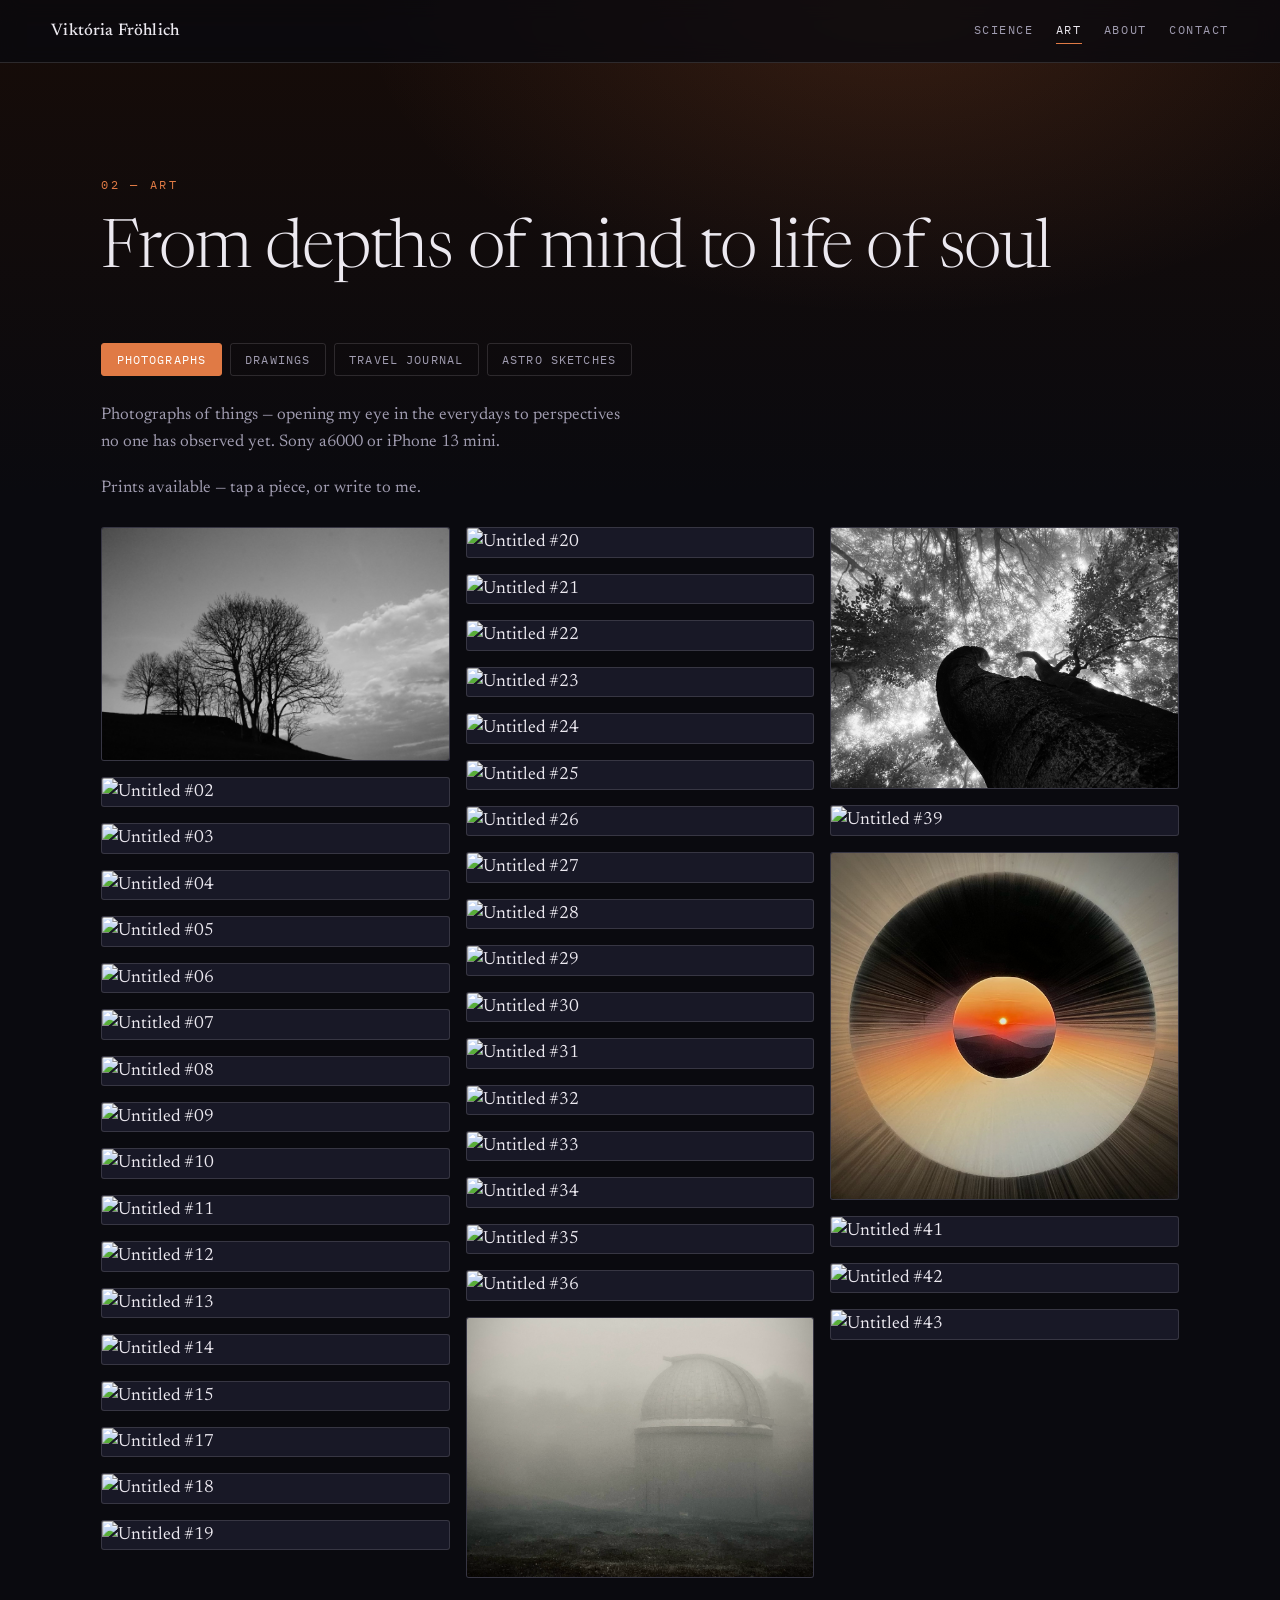
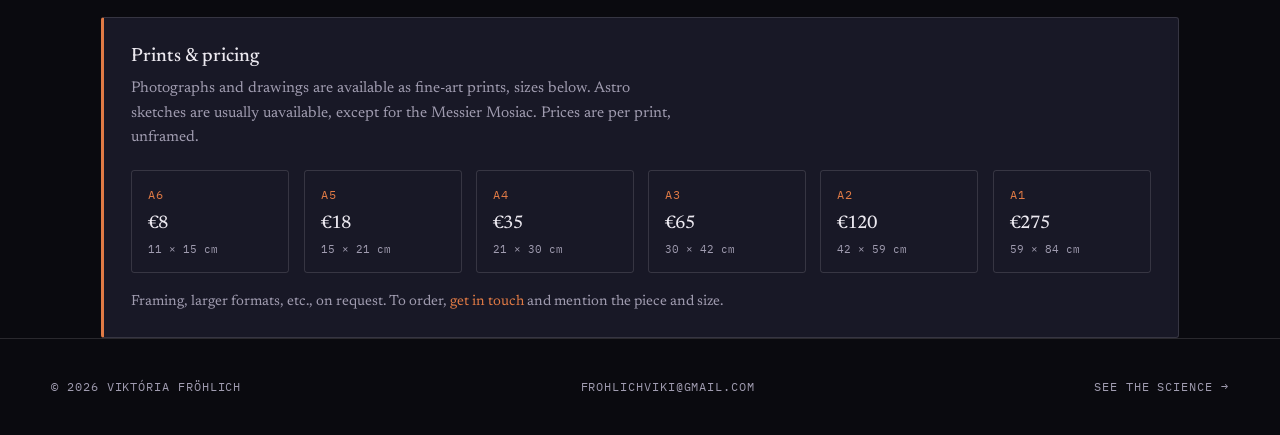
==== art.html @ 7111251d "FV website v1.0" ====
<!DOCTYPE html>
<html lang="en" data-theme="dark">
<head>
<meta charset="UTF-8">
<meta name="viewport" content="width=device-width, initial-scale=1">
<title>Art — Viktória Fröhlich</title>
<link rel="icon" type="image/svg+xml" href="favicon.svg">
<link rel="icon" type="image/png" sizes="32x32" href="images/favicon-32.png">
<link rel="apple-touch-icon" href="images/apple-touch-icon.png">
<!-- Open Graph / social share. Replace SITE_URL with your real domain (e.g. https://frohlichviktoria.com) for previews to show the image. -->
<meta property="og:type" content="website">
<meta property="og:title" content="Art — Viktória Fröhlich">
<meta property="og:description" content="Photographs, drawings, and eyepiece sketches by Viktória Fröhlich. Prints available.">
<meta property="og:image" content="images/share.png">
<meta property="og:image:width" content="1200">
<meta property="og:image:height" content="630">
<meta name="twitter:card" content="summary_large_image">
<meta name="twitter:title" content="Art — Viktória Fröhlich">
<meta name="twitter:description" content="Photographs, drawings, and eyepiece sketches by Viktória Fröhlich. Prints available.">
<meta name="twitter:image" content="images/share.png">
<link rel="stylesheet" href="style.css">
</head>
<body class="art">
<div class="field"></div><div class="grain"></div>
<nav>
  <a class="brand" href="index.html">Viktória Fröhlich</a>
  <div class="links">
    <a href="science.html">Science</a>
    <a href="art.html" class="active">Art</a>
    <a href="about.html">About</a>
    <a href="contact.html">Contact</a>
  </div>
</nav>

<header class="hero wrap">
  <div class="eyebrow fade">02 — Art</div>
  <h1 class="fade d1">From depths of mind to life of soul</h1>
</header>

<section class="wrap">
  <div class="subnav fade" style="margin-top:clamp(2rem,5vw,3.5rem)">
    <button class="on" data-f="photo">Photographs</button>
    <button data-f="drawing">Drawings</button>
    <button data-f="travel">Travel journal</button>
    <button data-f="astro">Astro sketches</button>
  </div>

  <p class="filter-note" data-note="drawing">
    Pencil, ink, markers — things I make when I let my hand move before my mind intervenes.
    Exploring my own mind through art as a form of therapy.
  </p>
  <p class="filter-note" data-note="drawing">
    Prints available — tap a piece, or write to me.
  </p> 
  <p class="filter-note" data-note="travel">
    A visual diary from the road — places, vibes, and moments caught between destinations.
    Intentional bursts of awe and happy accidents along the way.
  </p>
  <p class="filter-note" data-note="travel">
    Prints available — tap a piece, or write to me.
  </p> 
  <p class="filter-note" data-note="astro">
    A selection of observational sketches — the full, ever-growing archive lives at the
    <a href="https://eszleles.hu/" target="_blank" rel="noopener">Vega Astronomical Association →</a>
  </p>
  <p class="filter-note" data-note="photo">
    Photographs of things — opening my eye in the everydays to perspectives no one has observed yet. Sony a6000 or iPhone 13 mini.
  </p> 
  <p class="filter-note" data-note="photo">
    Prints available — tap a piece, or write to me.
  </p> 

  <div class="gallery">
    
    <!--            -->
    <!--   PHOTO    -->
    <!--            -->

    <div class="shot" data-c="photo" data-title="Untitled #01" data-year="" data-desc="Add a few words about this piece here — where it was made, what you were after, the story behind it.">
      <img src="images/photo/_DSC1777.png" alt="Untitled #01" loading="lazy" style="--ar:3/2">
      <div class="meta"><span class="t">Untitled #01</span></div></div>

    <div class="shot" data-c="photo" data-title="Untitled #02" data-year="" data-desc="Add a few words about this piece here — where it was made, what you were after, the story behind it.">
      <img src="images/photo/_DSC1977.png" alt="Untitled #02" loading="lazy" style="--ar:2/3">
      <div class="meta"><span class="t">Untitled #02</span></div></div>

    <div class="shot" data-c="photo" data-title="Untitled #03" data-year="" data-desc="Add a few words about this piece here — where it was made, what you were after, the story behind it.">
      <img src="images/photo/IMG_0266.png" alt="Untitled #03" loading="lazy" style="--ar:4/5">
      <div class="meta"><span class="t">Untitled #03</span></div></div>

    <div class="shot" data-c="photo" data-title="Untitled #04" data-year="" data-desc="Add a few words about this piece here — where it was made, what you were after, the story behind it.">
      <img src="images/photo/IMG_0280.png" alt="Untitled #04" loading="lazy" style="--ar:1/1">
      <div class="meta"><span class="t">Untitled #04</span></div></div>

    <div class="shot" data-c="photo" data-title="Untitled #05" data-year="" data-desc="Add a few words about this piece here — where it was made, what you were after, the story behind it.">
      <img src="images/photo/IMG_0471.png" alt="Untitled #05" loading="lazy" style="--ar:3/4">
      <div class="meta"><span class="t">Untitled #05</span></div></div>

    <div class="shot" data-c="photo" data-title="Untitled #06" data-year="" data-desc="Add a few words about this piece here — where it was made, what you were after, the story behind it.">
      <img src="images/photo/IMG_0928.png" alt="Untitled #06" loading="lazy" style="--ar:5/4">
      <div class="meta"><span class="t">Untitled #06</span></div></div>

    <div class="shot" data-c="photo" data-title="Untitled #07" data-year="" data-desc="Add a few words about this piece here — where it was made, what you were after, the story behind it.">
      <img src="images/photo/IMG_0970.png" alt="Untitled #07" loading="lazy" style="--ar:3/2">
      <div class="meta"><span class="t">Untitled #07</span></div></div>

    <div class="shot" data-c="photo" data-title="Untitled #08" data-year="" data-desc="Add a few words about this piece here — where it was made, what you were after, the story behind it.">
      <img src="images/photo/IMG_1003.png" alt="Untitled #08" loading="lazy" style="--ar:2/3">
      <div class="meta"><span class="t">Untitled #08</span></div></div>

    <div class="shot" data-c="photo" data-title="Untitled #09" data-year="" data-desc="Add a few words about this piece here — where it was made, what you were after, the story behind it.">
      <img src="images/photo/IMG_1018.png" alt="Untitled #09" loading="lazy" style="--ar:4/5">
      <div class="meta"><span class="t">Untitled #09</span></div></div>

    <div class="shot" data-c="photo" data-title="Untitled #10" data-year="" data-desc="Add a few words about this piece here — where it was made, what you were after, the story behind it.">
      <img src="images/photo/IMG_1503.png" alt="Untitled #10" loading="lazy" style="--ar:1/1">
      <div class="meta"><span class="t">Untitled #10</span></div></div>

    <div class="shot" data-c="photo" data-title="Untitled #11" data-year="" data-desc="Add a few words about this piece here — where it was made, what you were after, the story behind it.">
      <img src="images/photo/IMG_1936.png" alt="Untitled #11" loading="lazy" style="--ar:3/4">
      <div class="meta"><span class="t">Untitled #11</span></div></div>

    <div class="shot" data-c="photo" data-title="Untitled #12" data-year="" data-desc="Add a few words about this piece here — where it was made, what you were after, the story behind it.">
      <img src="images/photo/IMG_1959.png" alt="Untitled #12" loading="lazy" style="--ar:5/4">
      <div class="meta"><span class="t">Untitled #12</span></div></div>

    <div class="shot" data-c="photo" data-title="Untitled #13" data-year="" data-desc="Add a few words about this piece here — where it was made, what you were after, the story behind it.">
      <img src="images/photo/IMG_2382.png" alt="Untitled #13" loading="lazy" style="--ar:3/2">
      <div class="meta"><span class="t">Untitled #13</span></div></div>

    <div class="shot" data-c="photo" data-title="Untitled #14" data-year="" data-desc="Add a few words about this piece here — where it was made, what you were after, the story behind it.">
      <img src="images/photo/IMG_2494.png" alt="Untitled #14" loading="lazy" style="--ar:2/3">
      <div class="meta"><span class="t">Untitled #14</span></div></div>

    <div class="shot" data-c="photo" data-title="Untitled #15" data-year="" data-desc="Add a few words about this piece here — where it was made, what you were after, the story behind it.">
      <img src="images/photo/IMG_2526.png" alt="Untitled #15" loading="lazy" style="--ar:4/5">
      <div class="meta"><span class="t">Untitled #15</span></div></div>

    <div class="shot" data-c="photo" data-title="Untitled #17" data-year="" data-desc="Add a few words about this piece here — where it was made, what you were after, the story behind it.">
      <img src="images/photo/IMG_2559.png" alt="Untitled #17" loading="lazy" style="--ar:3/4">
      <div class="meta"><span class="t">Untitled #17</span></div></div>

    <div class="shot" data-c="photo" data-title="Untitled #18" data-year="" data-desc="Add a few words about this piece here — where it was made, what you were after, the story behind it.">
      <img src="images/photo/IMG_2656.png" alt="Untitled #18" loading="lazy" style="--ar:5/4">
      <div class="meta"><span class="t">Untitled #18</span></div></div>

    <div class="shot" data-c="photo" data-title="Untitled #19" data-year="" data-desc="Add a few words about this piece here — where it was made, what you were after, the story behind it.">
      <img src="images/photo/IMG_3397.png" alt="Untitled #19" loading="lazy" style="--ar:3/2">
      <div class="meta"><span class="t">Untitled #19</span></div></div>

    <div class="shot" data-c="photo" data-title="Untitled #20" data-year="" data-desc="Add a few words about this piece here — where it was made, what you were after, the story behind it.">
      <img src="images/photo/IMG_3711.png" alt="Untitled #20" loading="lazy" style="--ar:2/3">
      <div class="meta"><span class="t">Untitled #20</span></div></div>

    <div class="shot" data-c="photo" data-title="Untitled #21" data-year="" data-desc="Add a few words about this piece here — where it was made, what you were after, the story behind it.">
      <img src="images/photo/IMG_3779.png" alt="Untitled #21" loading="lazy" style="--ar:4/5">
      <div class="meta"><span class="t">Untitled #21</span></div></div>

    <div class="shot" data-c="photo" data-title="Untitled #22" data-year="" data-desc="Add a few words about this piece here — where it was made, what you were after, the story behind it.">
      <img src="images/photo/IMG_4007.png" alt="Untitled #22" loading="lazy" style="--ar:1/1">
      <div class="meta"><span class="t">Untitled #22</span></div></div>

    <div class="shot" data-c="photo" data-title="Untitled #23" data-year="" data-desc="Add a few words about this piece here — where it was made, what you were after, the story behind it.">
      <img src="images/photo/IMG_4290.png" alt="Untitled #23" loading="lazy" style="--ar:3/4">
      <div class="meta"><span class="t">Untitled #23</span></div></div>

    <div class="shot" data-c="photo" data-title="Untitled #24" data-year="" data-desc="Add a few words about this piece here — where it was made, what you were after, the story behind it.">
      <img src="images/photo/IMG_4354.png" alt="Untitled #24" loading="lazy" style="--ar:5/4">
      <div class="meta"><span class="t">Untitled #24</span></div></div>

    <div class="shot" data-c="photo" data-title="Untitled #25" data-year="" data-desc="Add a few words about this piece here — where it was made, what you were after, the story behind it.">
      <img src="images/photo/IMG_4365.png" alt="Untitled #25" loading="lazy" style="--ar:3/2">
      <div class="meta"><span class="t">Untitled #25</span></div></div>

    <div class="shot" data-c="photo" data-title="Untitled #26" data-year="" data-desc="Add a few words about this piece here — where it was made, what you were after, the story behind it.">
      <img src="images/photo/IMG_4382.png" alt="Untitled #26" loading="lazy" style="--ar:2/3">
      <div class="meta"><span class="t">Untitled #26</span></div></div>

    <div class="shot" data-c="photo" data-title="Untitled #27" data-year="" data-desc="Add a few words about this piece here — where it was made, what you were after, the story behind it.">
      <img src="images/photo/IMG_4410.png" alt="Untitled #27" loading="lazy" style="--ar:4/5">
      <div class="meta"><span class="t">Untitled #27</span></div></div>

    <div class="shot" data-c="photo" data-title="Untitled #28" data-year="" data-desc="Add a few words about this piece here — where it was made, what you were after, the story behind it.">
      <img src="images/photo/IMG_5013.png" alt="Untitled #28" loading="lazy" style="--ar:1/1">
      <div class="meta"><span class="t">Untitled #28</span></div></div>

    <div class="shot" data-c="photo" data-title="Untitled #29" data-year="" data-desc="Add a few words about this piece here — where it was made, what you were after, the story behind it.">
      <img src="images/photo/IMG_5534.png" alt="Untitled #29" loading="lazy" style="--ar:3/4">
      <div class="meta"><span class="t">Untitled #29</span></div></div>

    <div class="shot" data-c="photo" data-title="Untitled #30" data-year="" data-desc="Add a few words about this piece here — where it was made, what you were after, the story behind it.">
      <img src="images/photo/IMG_5717.png" alt="Untitled #30" loading="lazy" style="--ar:5/4">
      <div class="meta"><span class="t">Untitled #30</span></div></div>

    <div class="shot" data-c="photo" data-title="Untitled #31" data-year="" data-desc="Add a few words about this piece here — where it was made, what you were after, the story behind it.">
      <img src="images/photo/IMG_5741.png" alt="Untitled #31" loading="lazy" style="--ar:3/2">
      <div class="meta"><span class="t">Untitled #31</span></div></div>

    <div class="shot" data-c="photo" data-title="Untitled #32" data-year="" data-desc="Add a few words about this piece here — where it was made, what you were after, the story behind it.">
      <img src="images/photo/IMG_5757.png" alt="Untitled #32" loading="lazy" style="--ar:2/3">
      <div class="meta"><span class="t">Untitled #32</span></div></div>

    <div class="shot" data-c="photo" data-title="Untitled #33" data-year="" data-desc="Add a few words about this piece here — where it was made, what you were after, the story behind it.">
      <img src="images/photo/IMG_6086.png" alt="Untitled #33" loading="lazy" style="--ar:4/5">
      <div class="meta"><span class="t">Untitled #33</span></div></div>

    <div class="shot" data-c="photo" data-title="Untitled #34" data-year="" data-desc="Add a few words about this piece here — where it was made, what you were after, the story behind it.">
      <img src="images/photo/IMG_6208.png" alt="Untitled #34" loading="lazy" style="--ar:1/1">
      <div class="meta"><span class="t">Untitled #34</span></div></div>

    <div class="shot" data-c="photo" data-title="Untitled #35" data-year="" data-desc="Add a few words about this piece here — where it was made, what you were after, the story behind it.">
      <img src="images/photo/IMG_6566.png" alt="Untitled #35" loading="lazy" style="--ar:3/4">
      <div class="meta"><span class="t">Untitled #35</span></div></div>

    <div class="shot" data-c="photo" data-title="Untitled #36" data-year="" data-desc="Add a few words about this piece here — where it was made, what you were after, the story behind it.">
      <img src="images/photo/IMG_6825.png" alt="Untitled #36" loading="lazy" style="--ar:5/4">
      <div class="meta"><span class="t">Untitled #36</span></div></div>

    <div class="shot" data-c="photo" data-title="Untitled #37" data-year="" data-desc="Add a few words about this piece here — where it was made, what you were after, the story behind it.">
      <img src="images/photo/IMG_6906.png" alt="Untitled #37" loading="lazy" style="--ar:3/2">
      <div class="meta"><span class="t">Untitled #37</span></div></div>

    <div class="shot" data-c="photo" data-title="Untitled #38" data-year="" data-desc="Add a few words about this piece here — where it was made, what you were after, the story behind it.">
      <img src="images/photo/IMG_6952.png" alt="Untitled #38" loading="lazy" style="--ar:2/3">
      <div class="meta"><span class="t">Untitled #38</span></div></div>

    <div class="shot" data-c="photo" data-title="Untitled #39" data-year="" data-desc="Add a few words about this piece here — where it was made, what you were after, the story behind it.">
      <img src="images/photo/IMG_7038.png" alt="Untitled #39" loading="lazy" style="--ar:4/5">
      <div class="meta"><span class="t">Untitled #39</span></div></div>

    <div class="shot" data-c="photo" data-title="Untitled #40" data-year="" data-desc="Add a few words about this piece here — where it was made, what you were after, the story behind it.">
      <img src="images/photo/IMG_7114.png" alt="Untitled #40" loading="lazy" style="--ar:1/1">
      <div class="meta"><span class="t">Untitled #40</span></div></div>

    <div class="shot" data-c="photo" data-title="Untitled #41" data-year="" data-desc="Add a few words about this piece here — where it was made, what you were after, the story behind it.">
      <img src="images/photo/IMG_7663.png" alt="Untitled #41" loading="lazy" style="--ar:3/4">
      <div class="meta"><span class="t">Untitled #41</span></div></div>

    <div class="shot" data-c="photo" data-title="Untitled #42" data-year="" data-desc="Add a few words about this piece here — where it was made, what you were after, the story behind it.">
      <img src="images/photo/IMG_8152.png" alt="Untitled #42" loading="lazy" style="--ar:5/4">
      <div class="meta"><span class="t">Untitled #42</span></div></div>

    <div class="shot" data-c="photo" data-title="Untitled #43" data-year="" data-desc="Add a few words about this piece here — where it was made, what you were after, the story behind it.">
      <img src="images/photo/IMG_8637.png" alt="Untitled #43" loading="lazy" style="--ar:3/2">
      <div class="meta"><span class="t">Untitled #43</span></div></div>

    <!--            -->
    <!--   DRAW     -->
    <!--            -->

    <div class="shot" data-c="drawing" data-title="Drawing #01" data-year="" data-desc="Add a few words about this piece — medium, when you made it, what you were after.">
      <img src="images/draw/IMG_5315.jpeg" alt="Drawing #01" loading="lazy" style="--ar:3/4">
      <div class="meta"><span class="t">Drawing #01</span></div></div>

    <div class="shot" data-c="drawing" data-title="Drawing #02" data-year="" data-desc="Add a few words about this piece — medium, when you made it, what you were after.">
      <img src="images/draw/IMG_5319.jpeg" alt="Drawing #02" loading="lazy" style="--ar:4/5">
      <div class="meta"><span class="t">Drawing #02</span></div></div>

    <div class="shot" data-c="drawing" data-title="Drawing #03" data-year="" data-desc="Add a few words about this piece — medium, when you made it, what you were after.">
      <img src="images/draw/IMG_5320.jpeg" alt="Drawing #03" loading="lazy" style="--ar:1/1">
      <div class="meta"><span class="t">Drawing #03</span></div></div>

    <div class="shot" data-c="drawing" data-title="Drawing #04" data-year="" data-desc="Add a few words about this piece — medium, when you made it, what you were after.">
      <img src="images/draw/IMG_5321.jpeg" alt="Drawing #04" loading="lazy" style="--ar:5/4">
      <div class="meta"><span class="t">Drawing #04</span></div></div>

    <div class="shot" data-c="drawing" data-title="Drawing #05" data-year="" data-desc="Add a few words about this piece — medium, when you made it, what you were after.">
      <img src="images/draw/IMG_5323.jpeg" alt="Drawing #05" loading="lazy" style="--ar:2/3">
      <div class="meta"><span class="t">Drawing #05</span></div></div>

    <div class="shot" data-c="drawing" data-title="Drawing #06" data-year="" data-desc="Add a few words about this piece — medium, when you made it, what you were after.">
      <img src="images/draw/IMG_5324.jpeg" alt="Drawing #06" loading="lazy" style="--ar:3/2">
      <div class="meta"><span class="t">Drawing #06</span></div></div>

    <div class="shot" data-c="drawing" data-title="Drawing #07" data-year="" data-desc="Add a few words about this piece — medium, when you made it, what you were after.">
      <img src="images/draw/IMG_5327.jpeg" alt="Drawing #07" loading="lazy" style="--ar:3/4">
      <div class="meta"><span class="t">Drawing #07</span></div></div>

    <div class="shot" data-c="drawing" data-title="Drawing #08" data-year="" data-desc="Add a few words about this piece — medium, when you made it, what you were after.">
      <img src="images/draw/IMG_5328.jpeg" alt="Drawing #08" loading="lazy" style="--ar:4/5">
      <div class="meta"><span class="t">Drawing #08</span></div></div>

    <div class="shot" data-c="drawing" data-title="Drawing #09" data-year="" data-desc="Add a few words about this piece — medium, when you made it, what you were after.">
      <img src="images/draw/IMG_5329.jpeg" alt="Drawing #09" loading="lazy" style="--ar:1/1">
      <div class="meta"><span class="t">Drawing #09</span></div></div>

    <div class="shot" data-c="drawing" data-title="Drawing #10" data-year="" data-desc="Add a few words about this piece — medium, when you made it, what you were after.">
      <img src="images/draw/IMG_5333.jpeg" alt="Drawing #10" loading="lazy" style="--ar:5/4">
      <div class="meta"><span class="t">Drawing #10</span></div></div>

    <div class="shot" data-c="drawing" data-title="Drawing #11" data-year="" data-desc="Add a few words about this piece — medium, when you made it, what you were after.">
      <img src="images/draw/IMG_5334.jpeg" alt="Drawing #11" loading="lazy" style="--ar:2/3">
      <div class="meta"><span class="t">Drawing #11</span></div></div>

    <div class="shot" data-c="drawing" data-title="Drawing #12" data-year="" data-desc="Add a few words about this piece — medium, when you made it, what you were after.">
      <img src="images/draw/IMG_5335.jpeg" alt="Drawing #12" loading="lazy" style="--ar:3/2">
      <div class="meta"><span class="t">Drawing #12</span></div></div>

    <div class="shot" data-c="drawing" data-title="Drawing #13" data-year="" data-desc="Add a few words about this piece — medium, when you made it, what you were after.">
      <img src="images/draw/IMG_5338.jpeg" alt="Drawing #13" loading="lazy" style="--ar:3/4">
      <div class="meta"><span class="t">Drawing #13</span></div></div>

    <div class="shot" data-c="drawing" data-title="Drawing #14" data-year="" data-desc="Add a few words about this piece — medium, when you made it, what you were after.">
      <img src="images/draw/IMG_5340.jpeg" alt="Drawing #14" loading="lazy" style="--ar:4/5">
      <div class="meta"><span class="t">Drawing #14</span></div></div>

    <div class="shot" data-c="drawing" data-title="Drawing #15" data-year="" data-desc="Add a few words about this piece — medium, when you made it, what you were after.">
      <img src="images/draw/IMG_5860.jpeg" alt="Drawing #15" loading="lazy" style="--ar:1/1">
      <div class="meta"><span class="t">Drawing #15</span></div></div>

    <div class="shot" data-c="drawing" data-title="Drawing #16" data-year="" data-desc="Add a few words about this piece — medium, when you made it, what you were after.">
      <img src="images/draw/IMG_6671.jpeg" alt="Drawing #16" loading="lazy" style="--ar:5/4">
      <div class="meta"><span class="t">Drawing #16</span></div></div>

    <!--            -->
    <!--   ASTRO    -->
    <!--            -->

    <div class="shot" data-c="astro" data-title="Sketch #01" data-year="" data-desc="Add a note about this observation — the object, date, instrument, and conditions.">
      <img src="images/astro/025R.jpg" alt="Sketch #01" loading="lazy" style="--ar:1/1">
      <div class="meta"><span class="t">Sketch #01</span></div></div>

    <div class="shot" data-c="astro" data-title="Sketch #02" data-year="" data-desc="Add a note about this observation — the object, date, instrument, and conditions.">
      <img src="images/astro/028R.jpg" alt="Sketch #02" loading="lazy" style="--ar:4/5">
      <div class="meta"><span class="t">Sketch #02</span></div></div>

    <div class="shot" data-c="astro" data-title="Sketch #03" data-year="" data-desc="Add a note about this observation — the object, date, instrument, and conditions.">
      <img src="images/astro/061R.jpg" alt="Sketch #03" loading="lazy" style="--ar:3/4">
      <div class="meta"><span class="t">Sketch #03</span></div></div>

    <div class="shot" data-c="astro" data-title="Sketch #04" data-year="" data-desc="Add a note about this observation — the object, date, instrument, and conditions.">
      <img src="images/astro/154R.jpg" alt="Sketch #04" loading="lazy" style="--ar:5/4">
      <div class="meta"><span class="t">Sketch #04</span></div></div>

    <div class="shot" data-c="astro" data-title="Sketch #05" data-year="" data-desc="Add a note about this observation — the object, date, instrument, and conditions.">
      <img src="images/astro/019R.png" alt="Sketch #05" loading="lazy" style="--ar:2/3">
      <div class="meta"><span class="t">Sketch #05</span></div></div>

    <div class="shot" data-c="astro" data-title="Sketch #06" data-year="" data-desc="Add a note about this observation — the object, date, instrument, and conditions.">
      <img src="images/astro/022R.png" alt="Sketch #06" loading="lazy" style="--ar:3/2">
      <div class="meta"><span class="t">Sketch #06</span></div></div>

    <div class="shot" data-c="astro" data-title="Sketch #07" data-year="" data-desc="Add a note about this observation — the object, date, instrument, and conditions.">
      <img src="images/astro/030R.png" alt="Sketch #07" loading="lazy" style="--ar:1/1">
      <div class="meta"><span class="t">Sketch #07</span></div></div>

    <div class="shot" data-c="astro" data-title="Sketch #08" data-year="" data-desc="Add a note about this observation — the object, date, instrument, and conditions.">
      <img src="images/astro/031R.png" alt="Sketch #08" loading="lazy" style="--ar:4/5">
      <div class="meta"><span class="t">Sketch #08</span></div></div>

    <div class="shot" data-c="astro" data-title="Sketch #09" data-year="" data-desc="Add a note about this observation — the object, date, instrument, and conditions.">
      <img src="images/astro/033R.png" alt="Sketch #09" loading="lazy" style="--ar:3/4">
      <div class="meta"><span class="t">Sketch #09</span></div></div>

    <div class="shot" data-c="astro" data-title="Sketch #10" data-year="" data-desc="Add a note about this observation — the object, date, instrument, and conditions.">
      <img src="images/astro/036R.png" alt="Sketch #10" loading="lazy" style="--ar:5/4">
      <div class="meta"><span class="t">Sketch #10</span></div></div>

    <div class="shot" data-c="astro" data-title="Sketch #11" data-year="" data-desc="Add a note about this observation — the object, date, instrument, and conditions.">
      <img src="images/astro/039R.png" alt="Sketch #11" loading="lazy" style="--ar:2/3">
      <div class="meta"><span class="t">Sketch #11</span></div></div>

    <div class="shot" data-c="astro" data-title="Sketch #12" data-year="" data-desc="Add a note about this observation — the object, date, instrument, and conditions.">
      <img src="images/astro/041R.png" alt="Sketch #12" loading="lazy" style="--ar:3/2">
      <div class="meta"><span class="t">Sketch #12</span></div></div>

    <div class="shot" data-c="astro" data-title="Sketch #13" data-year="" data-desc="Add a note about this observation — the object, date, instrument, and conditions.">
      <img src="images/astro/042R.png" alt="Sketch #13" loading="lazy" style="--ar:1/1">
      <div class="meta"><span class="t">Sketch #13</span></div></div>

    <div class="shot" data-c="astro" data-title="Sketch #14" data-year="" data-desc="Add a note about this observation — the object, date, instrument, and conditions.">
      <img src="images/astro/055R.png" alt="Sketch #14" loading="lazy" style="--ar:4/5">
      <div class="meta"><span class="t">Sketch #14</span></div></div>

    <div class="shot" data-c="astro" data-title="Sketch #15" data-year="" data-desc="Add a note about this observation — the object, date, instrument, and conditions.">
      <img src="images/astro/067R.png" alt="Sketch #15" loading="lazy" style="--ar:3/4">
      <div class="meta"><span class="t">Sketch #15</span></div></div>

    <div class="shot" data-c="astro" data-title="Sketch #16" data-year="" data-desc="Add a note about this observation — the object, date, instrument, and conditions.">
      <img src="images/astro/076R.png" alt="Sketch #16" loading="lazy" style="--ar:5/4">
      <div class="meta"><span class="t">Sketch #16</span></div></div>

    <div class="shot" data-c="astro" data-title="Sketch #17" data-year="" data-desc="Add a note about this observation — the object, date, instrument, and conditions.">
      <img src="images/astro/085R.png" alt="Sketch #17" loading="lazy" style="--ar:2/3">
      <div class="meta"><span class="t">Sketch #17</span></div></div>

    <div class="shot" data-c="astro" data-title="Sketch #18" data-year="" data-desc="Add a note about this observation — the object, date, instrument, and conditions.">
      <img src="images/astro/107R.png" alt="Sketch #18" loading="lazy" style="--ar:3/2">
      <div class="meta"><span class="t">Sketch #18</span></div></div>

    <div class="shot" data-c="astro" data-title="Sketch #19" data-year="" data-desc="Add a note about this observation — the object, date, instrument, and conditions.">
      <img src="images/astro/114R.png" alt="Sketch #19" loading="lazy" style="--ar:1/1">
      <div class="meta"><span class="t">Sketch #19</span></div></div>

    <div class="shot" data-c="astro" data-title="Sketch #20" data-year="" data-desc="Add a note about this observation — the object, date, instrument, and conditions.">
      <img src="images/astro/116R.png" alt="Sketch #20" loading="lazy" style="--ar:4/5">
      <div class="meta"><span class="t">Sketch #20</span></div></div>

    <div class="shot" data-c="astro" data-title="Sketch #21" data-year="" data-desc="Add a note about this observation — the object, date, instrument, and conditions.">
      <img src="images/astro/122R.png" alt="Sketch #21" loading="lazy" style="--ar:3/4">
      <div class="meta"><span class="t">Sketch #21</span></div></div>

    <div class="shot" data-c="astro" data-title="Sketch #22" data-year="" data-desc="Add a note about this observation — the object, date, instrument, and conditions.">
      <img src="images/astro/149R.png" alt="Sketch #22" loading="lazy" style="--ar:5/4">
      <div class="meta"><span class="t">Sketch #22</span></div></div>

    <div class="shot" data-c="astro" data-title="Sketch #23" data-year="" data-desc="Add a note about this observation — the object, date, instrument, and conditions.">
      <img src="images/astro/171R.png" alt="Sketch #23" loading="lazy" style="--ar:2/3">
      <div class="meta"><span class="t">Sketch #23</span></div></div>

    <div class="shot" data-c="astro" data-title="Sketch #24" data-year="" data-desc="Add a note about this observation — the object, date, instrument, and conditions.">
      <img src="images/astro/178R.png" alt="Sketch #24" loading="lazy" style="--ar:3/2">
      <div class="meta"><span class="t">Sketch #24</span></div></div>

    <div class="shot" data-c="astro" data-title="Sketch #25" data-year="" data-desc="Add a note about this observation — the object, date, instrument, and conditions.">
      <img src="images/astro/180R.png" alt="Sketch #25" loading="lazy" style="--ar:1/1">
      <div class="meta"><span class="t">Sketch #25</span></div></div>

    <!--            -->
    <!--   TRAVEL   -->
    <!--            -->

    <div class="shot" data-c="travel" data-title="Travel #32" data-year="" data-desc="Add a note — where this was, when, what caught your eye.">
      <img src="images/travel/CamScanner%2007-09-2026%2012.59_32.jpg" alt="Travel #32" loading="lazy" style="--ar:2/3">
      <div class="meta"><span class="t">Travel #32</span></div></div>

    <div class="shot" data-c="travel" data-title="Travel #31" data-year="" data-desc="Add a note — where this was, when, what caught your eye.">
      <img src="images/travel/CamScanner%2007-09-2026%2012.59_31.jpg" alt="Travel #31" loading="lazy" style="--ar:3/4">
      <div class="meta"><span class="t">Travel #31</span></div></div>

    <div class="shot" data-c="travel" data-title="Travel #30" data-year="" data-desc="Add a note — where this was, when, what caught your eye.">
      <img src="images/travel/CamScanner%2007-09-2026%2012.59_30.jpg" alt="Travel #30" loading="lazy" style="--ar:4/5">
      <div class="meta"><span class="t">Travel #30</span></div></div>

    <div class="shot" data-c="travel" data-title="Travel #29" data-year="" data-desc="Add a note — where this was, when, what caught your eye.">
      <img src="images/travel/CamScanner%2007-09-2026%2012.59_29.jpg" alt="Travel #29" loading="lazy" style="--ar:1/1">
      <div class="meta"><span class="t">Travel #29</span></div></div>

    <div class="shot" data-c="travel" data-title="Travel #28" data-year="" data-desc="Add a note — where this was, when, what caught your eye.">
      <img src="images/travel/CamScanner%2007-09-2026%2012.59_28.jpg" alt="Travel #28" loading="lazy" style="--ar:5/4">
      <div class="meta"><span class="t">Travel #28</span></div></div>

    <div class="shot" data-c="travel" data-title="Travel #27" data-year="" data-desc="Add a note — where this was, when, what caught your eye.">
      <img src="images/travel/CamScanner%2007-09-2026%2012.59_27.jpg" alt="Travel #27" loading="lazy" style="--ar:3/2">
      <div class="meta"><span class="t">Travel #27</span></div></div>

    <div class="shot" data-c="travel" data-title="Travel #26" data-year="" data-desc="Add a note — where this was, when, what caught your eye.">
      <img src="images/travel/CamScanner%2007-09-2026%2012.59_26.jpg" alt="Travel #26" loading="lazy" style="--ar:2/3">
      <div class="meta"><span class="t">Travel #26</span></div></div>

    <div class="shot" data-c="travel" data-title="Travel #25" data-year="" data-desc="Add a note — where this was, when, what caught your eye.">
      <img src="images/travel/CamScanner%2007-09-2026%2012.59_25.jpg" alt="Travel #25" loading="lazy" style="--ar:3/4">
      <div class="meta"><span class="t">Travel #25</span></div></div>

    <div class="shot" data-c="travel" data-title="Travel #24" data-year="" data-desc="Add a note — where this was, when, what caught your eye.">
      <img src="images/travel/CamScanner%2007-09-2026%2012.59_24.jpg" alt="Travel #24" loading="lazy" style="--ar:4/5">
      <div class="meta"><span class="t">Travel #24</span></div></div>

    <div class="shot" data-c="travel" data-title="Travel #23" data-year="" data-desc="Add a note — where this was, when, what caught your eye.">
      <img src="images/travel/CamScanner%2007-09-2026%2012.59_23.jpg" alt="Travel #23" loading="lazy" style="--ar:1/1">
      <div class="meta"><span class="t">Travel #23</span></div></div>

    <div class="shot" data-c="travel" data-title="Travel #22" data-year="" data-desc="Add a note — where this was, when, what caught your eye.">
      <img src="images/travel/CamScanner%2007-09-2026%2012.59_22.jpg" alt="Travel #22" loading="lazy" style="--ar:5/4">
      <div class="meta"><span class="t">Travel #22</span></div></div>

    <div class="shot" data-c="travel" data-title="Travel #21" data-year="" data-desc="Add a note — where this was, when, what caught your eye.">
      <img src="images/travel/CamScanner%2007-09-2026%2012.59_21.jpg" alt="Travel #21" loading="lazy" style="--ar:3/2">
      <div class="meta"><span class="t">Travel #21</span></div></div>

    <div class="shot" data-c="travel" data-title="Travel #20" data-year="" data-desc="Add a note — where this was, when, what caught your eye.">
      <img src="images/travel/CamScanner%2007-09-2026%2012.59_20.jpg" alt="Travel #20" loading="lazy" style="--ar:2/3">
      <div class="meta"><span class="t">Travel #20</span></div></div>

    <div class="shot" data-c="travel" data-title="Travel #19" data-year="" data-desc="Add a note — where this was, when, what caught your eye.">
      <img src="images/travel/CamScanner%2007-09-2026%2012.59_19.jpg" alt="Travel #19" loading="lazy" style="--ar:3/4">
      <div class="meta"><span class="t">Travel #19</span></div></div>

    <div class="shot" data-c="travel" data-title="Travel #18" data-year="" data-desc="Add a note — where this was, when, what caught your eye.">
      <img src="images/travel/CamScanner%2007-09-2026%2012.59_18.jpg" alt="Travel #18" loading="lazy" style="--ar:4/5">
      <div class="meta"><span class="t">Travel #18</span></div></div>

    <div class="shot" data-c="travel" data-title="Travel #17" data-year="" data-desc="Add a note — where this was, when, what caught your eye.">
      <img src="images/travel/CamScanner%2007-09-2026%2012.59_17.jpg" alt="Travel #17" loading="lazy" style="--ar:1/1">
      <div class="meta"><span class="t">Travel #17</span></div></div>

    <div class="shot" data-c="travel" data-title="Travel #16" data-year="" data-desc="Add a note — where this was, when, what caught your eye.">
      <img src="images/travel/CamScanner%2007-09-2026%2012.59_16.jpg" alt="Travel #16" loading="lazy" style="--ar:5/4">
      <div class="meta"><span class="t">Travel #16</span></div></div>

    <div class="shot" data-c="travel" data-title="Travel #15" data-year="" data-desc="Add a note — where this was, when, what caught your eye.">
      <img src="images/travel/CamScanner%2007-09-2026%2012.59_15.jpg" alt="Travel #15" loading="lazy" style="--ar:3/2">
      <div class="meta"><span class="t">Travel #15</span></div></div>

    <div class="shot" data-c="travel" data-title="Travel #14" data-year="" data-desc="Add a note — where this was, when, what caught your eye.">
      <img src="images/travel/CamScanner%2007-09-2026%2012.59_14.jpg" alt="Travel #14" loading="lazy" style="--ar:2/3">
      <div class="meta"><span class="t">Travel #14</span></div></div>

    <div class="shot" data-c="travel" data-title="Travel #13" data-year="" data-desc="Add a note — where this was, when, what caught your eye.">
      <img src="images/travel/CamScanner%2007-09-2026%2012.59_13.jpg" alt="Travel #13" loading="lazy" style="--ar:3/4">
      <div class="meta"><span class="t">Travel #13</span></div></div>

    <div class="shot" data-c="travel" data-title="Travel #12" data-year="" data-desc="Add a note — where this was, when, what caught your eye.">
      <img src="images/travel/CamScanner%2007-09-2026%2012.59_12.jpg" alt="Travel #12" loading="lazy" style="--ar:4/5">
      <div class="meta"><span class="t">Travel #12</span></div></div>

    <div class="shot" data-c="travel" data-title="Travel #11" data-year="" data-desc="Add a note — where this was, when, what caught your eye.">
      <img src="images/travel/CamScanner%2007-09-2026%2012.59_11.jpg" alt="Travel #11" loading="lazy" style="--ar:1/1">
      <div class="meta"><span class="t">Travel #11</span></div></div>

    <div class="shot" data-c="travel" data-title="Travel #10" data-year="" data-desc="Add a note — where this was, when, what caught your eye.">
      <img src="images/travel/CamScanner%2007-09-2026%2012.59_10.jpg" alt="Travel #10" loading="lazy" style="--ar:5/4">
      <div class="meta"><span class="t">Travel #10</span></div></div>

    <div class="shot" data-c="travel" data-title="Travel #09" data-year="" data-desc="Add a note — where this was, when, what caught your eye.">
      <img src="images/travel/CamScanner%2007-09-2026%2012.59_9.jpg" alt="Travel #09" loading="lazy" style="--ar:3/2">
      <div class="meta"><span class="t">Travel #09</span></div></div>

    <div class="shot" data-c="travel" data-title="Travel #08" data-year="" data-desc="Add a note — where this was, when, what caught your eye.">
      <img src="images/travel/CamScanner%2007-09-2026%2012.59_8.jpg" alt="Travel #08" loading="lazy" style="--ar:2/3">
      <div class="meta"><span class="t">Travel #08</span></div></div>

    <div class="shot" data-c="travel" data-title="Travel #07" data-year="" data-desc="Add a note — where this was, when, what caught your eye.">
      <img src="images/travel/CamScanner%2007-09-2026%2012.59_7.jpg" alt="Travel #07" loading="lazy" style="--ar:3/4">
      <div class="meta"><span class="t">Travel #07</span></div></div>

    <div class="shot" data-c="travel" data-title="Travel #06" data-year="" data-desc="Add a note — where this was, when, what caught your eye.">
      <img src="images/travel/CamScanner%2007-09-2026%2012.59_6.jpg" alt="Travel #06" loading="lazy" style="--ar:4/5">
      <div class="meta"><span class="t">Travel #06</span></div></div>

    <div class="shot" data-c="travel" data-title="Travel #05" data-year="" data-desc="Add a note — where this was, when, what caught your eye.">
      <img src="images/travel/CamScanner%2007-09-2026%2012.59_5.jpg" alt="Travel #05" loading="lazy" style="--ar:1/1">
      <div class="meta"><span class="t">Travel #05</span></div></div>

    <div class="shot" data-c="travel" data-title="Travel #04" data-year="" data-desc="Add a note — where this was, when, what caught your eye.">
      <img src="images/travel/CamScanner%2007-09-2026%2012.59_4.jpg" alt="Travel #04" loading="lazy" style="--ar:5/4">
      <div class="meta"><span class="t">Travel #04</span></div></div>

    <div class="shot" data-c="travel" data-title="Travel #03" data-year="" data-desc="Add a note — where this was, when, what caught your eye.">
      <img src="images/travel/CamScanner%2007-09-2026%2012.59_3.jpg" alt="Travel #03" loading="lazy" style="--ar:3/2">
      <div class="meta"><span class="t">Travel #03</span></div></div>

    <div class="shot" data-c="travel" data-title="Travel #02" data-year="" data-desc="Add a note — where this was, when, what caught your eye.">
      <img src="images/travel/CamScanner%2007-09-2026%2012.59_2.jpg" alt="Travel #02" loading="lazy" style="--ar:2/3">
      <div class="meta"><span class="t">Travel #02</span></div></div>

    <div class="shot" data-c="travel" data-title="Travel #01" data-year="" data-desc="Add a note — where this was, when, what caught your eye.">
      <img src="images/travel/CamScanner%2007-09-2026%2012.59_1.jpg" alt="Travel #01" loading="lazy" style="--ar:3/4">
      <div class="meta"><span class="t">Travel #01</span></div></div>
  </div>

  <div class="prints">
    <h3>Prints &amp; pricing</h3>
    <p class="intro">Photographs and drawings are available as fine-art prints, sizes below. Astro sketches are usually uavailable, except for the Messier Mosiac. Prices are per print, unframed.</p>
    <div class="rows">
      <div class="row"><span class="size">A6</span><span class="price">€8</span><span class="dim">11 × 15 cm</span></div>
      <div class="row"><span class="size">A5</span><span class="price">€18</span><span class="dim">15 × 21 cm</span></div>
      <div class="row"><span class="size">A4</span><span class="price">€35</span><span class="dim">21 × 30 cm</span></div>
      <div class="row"><span class="size">A3</span><span class="price">€65</span><span class="dim">30 × 42 cm</span></div>
      <div class="row"><span class="size">A2</span><span class="price">€120</span><span class="dim">42 × 59 cm</span></div>
      <div class="row"><span class="size">A1</span><span class="price">€275</span><span class="dim">59 × 84 cm</span></div>
    </div>
    <p class="foot">Framing, larger formats, etc., on request. To order, <a href="contact.html">get in touch</a> and mention the piece and size.</p>
  </div>
</section>

<div class="lb" id="lb">
  <button class="x mono" type="button">✕ close</button>
  <div class="lb-inner">
    <div class="lb-media">
      <img src="" alt="">
      <div class="lph"></div>
    </div>
    <div class="lb-text">
      <h3 class="lb-title"></h3>
      <div class="lb-year mono"></div>
      <p class="lb-desc"></p>
      <a class="lb-buy" href="contact.html">Want to buy a print? →</a>
    </div>
  </div>
</div>

<footer>
  <span>© 2026 Viktória Fröhlich</span>
  <span><a href="mailto:frohlichviki@gmail.com">frohlichviki@gmail.com</a></span>
  <span><a href="science.html">See the science →</a></span>
</footer>

<script src="app.js"></script>
</body>
</html>
---- style.css ----
/* =========================================================
   Viktória Fröhlich — shared design system
   Two sides of the same coin: science (deep space) / art (fire)
   Edit colors here once; both pages follow.
   ========================================================= */

@import url('https://fonts.googleapis.com/css2?family=Newsreader:ital,opsz,wght@0,6..72,300..600;1,6..72,300..500&family=IBM+Plex+Mono:wght@400;500&display=swap');

/* ---------- TOKENS ---------- */
:root{
  /* shared neutrals (DARK default) */
  --bg:        #0a0a0f;
  --bg-soft:   #14141d;
  --surface:   #181826;
  --text:      #ece9f0;
  --text-dim:  #a09cb0;
  --hair:      rgba(236,233,240,.14);

  /* SCIENCE — deep space: indigo/violet base, rust accent */
  --sci-1:     #6f7dffff;   /* luminous indigo */
  --sci-2:     #b9a7ff;     /* soft violet */
  --sci-deep:  #0a0c1f;     /* space navy */
  --sci-glow:  rgba(111,125,255,.16);
  --sci-accent:#d9743f;     /* rust accent */

  /* ART — fire: rust/amber base, cool blue accent */
  --art-1:     #e07a45;     /* rust */
  --art-2:     #f0a24b;     /* amber */
  --art-deep:  #170c08;     /* charred brown-black */
  --art-glow:  rgba(224,122,69,.16);
  --art-accent:#7f8cff;     /* cool blue accent */

  /* type + rhythm */
  --serif: "Newsreader", Georgia, "Times New Roman", serif;
  --mono:  "IBM Plex Mono", ui-monospace, monospace;
  --maxw: 1180px;
  --gut: clamp(1.25rem, 4vw, 3.25rem);
  --r: 3px;
}

/* ---------- RESET ---------- */
*{margin:0;padding:0;box-sizing:border-box}
html{scroll-behavior:smooth;-webkit-text-size-adjust:100%}
body{
  font-family:var(--serif);
  background:var(--bg);
  color:var(--text);
  line-height:1.6;
  font-size:clamp(1rem,.55rem + .7vw,1.12rem);
  -webkit-font-smoothing:antialiased;
  transition:background .5s ease,color .5s ease;
  overflow-x:hidden;
}
a{color:inherit}
img{display:block;max-width:100%}
.mono{font-family:var(--mono);font-feature-settings:"tnum"}

/* per-page accent wiring: pages set --c1/--c2/--deep/--glow/--accent */
.science{--c1:var(--sci-1);--c2:var(--sci-2);--deep:var(--sci-deep);--glow:var(--sci-glow);--accent:var(--sci-accent)}
.art{--c1:var(--art-1);--c2:var(--art-2);--deep:var(--art-deep);--glow:var(--art-glow);--accent:var(--art-accent)}

/* ---------- ATMOSPHERE (the quiet glow) ---------- */
.field{position:fixed;inset:0;z-index:-1;pointer-events:none;
  background:
    radial-gradient(60% 50% at var(--gx,30%) 0%, var(--glow), transparent 70%),
    linear-gradient(180deg, var(--deep), var(--bg) 55%);
  opacity:1;transition:background .5s ease}
.art .field{--gx:70%}
/* faint starfield / ember texture via tiny dots */
.grain{position:fixed;inset:0;z-index:-1;pointer-events:none;opacity:.5;
  background-image:radial-gradient(circle at 50% 50%, var(--text-dim) .5px, transparent .6px);
  background-size:140px 140px;mix-blend-mode:overlay;opacity:.06}

/* ---------- NAV ---------- */
nav{position:sticky;top:0;z-index:40;display:flex;align-items:center;
  justify-content:space-between;gap:1rem;
  padding:1.1rem var(--gut);
  background:color-mix(in srgb, var(--bg) 78%, transparent);
  backdrop-filter:blur(10px);border-bottom:1px solid var(--hair)}
nav .brand{font-weight:500;font-size:1.05rem;letter-spacing:.01em;text-decoration:none}
nav .links{display:flex;align-items:center;gap:1.4rem}
nav .links a{font-family:var(--mono);font-size:.74rem;letter-spacing:.13em;
  text-transform:uppercase;text-decoration:none;color:var(--text-dim);
  padding:.2rem 0;border-bottom:1px solid transparent;transition:.25s}
nav .links a:hover{color:var(--text)}
nav .links a.active{color:var(--text);border-bottom-color:var(--c1,var(--sci-1))}


/* ---------- LAYOUT ---------- */
.wrap{max-width:var(--maxw);margin:0 auto;padding:0 var(--gut)}
section{padding-block:clamp(3rem,7vw,6rem)}
.lead{max-width:60ch}

/* hero */
.hero{padding-top:clamp(3.5rem,9vw,7rem)}
.eyebrow{font-family:var(--mono);font-size:.76rem;letter-spacing:.22em;
  text-transform:uppercase;color:var(--c1,var(--sci-1));margin-bottom:1.4rem}
h1{font-weight:300;font-size:clamp(2.4rem,5.4vw,4.2rem);line-height:1.05;
  letter-spacing:-.018em}
h1 em{font-style:italic;font-weight:400}
.hero p{margin-top:1.6rem;color:var(--text-dim);font-size:1.15rem;max-width:58ch}

/* section headings */
.shead{display:flex;align-items:baseline;gap:1rem;margin-bottom:2rem;
  padding-bottom:.8rem;border-bottom:1px solid var(--hair)}
.shead .n{font-family:var(--mono);font-size:.8rem;color:var(--c1,var(--sci-1))}
.shead h2{font-weight:400;font-size:clamp(1.5rem,3vw,2.1rem);font-style:italic}

/* ---------- PUBLICATIONS ---------- */
.pub{display:grid;grid-template-columns:74px 1fr auto;gap:1.4rem;align-items:start;
  padding:1.4rem 0;border-bottom:1px solid var(--hair);transition:padding-left .25s}
.pub:hover{padding-left:.5rem}
.pub .yr{font-family:var(--mono);font-size:.85rem;color:var(--text-dim);padding-top:.25rem}
.pub h3{font-weight:500;font-size:1.18rem;line-height:1.35}
.pub .auth{margin-top:.35rem;font-style:italic;color:var(--text-dim);font-size:.98rem}
.pub .ven{margin-top:.25rem;font-family:var(--mono);font-size:.76rem;color:var(--c1,var(--sci-1))}
.pub .lk{display:flex;gap:.5rem;padding-top:.3rem;flex-wrap:wrap}
.pub .lk a{font-family:var(--mono);font-size:.68rem;letter-spacing:.07em;text-transform:uppercase;
  text-decoration:none;color:var(--text);border:1px solid var(--hair);
  padding:.32rem .6rem;border-radius:var(--r);white-space:nowrap;transition:.22s}
.pub .lk a:hover{border-color:var(--c1,var(--sci-1));color:var(--c1,var(--sci-1))}

/* ---------- CARDS (outreach / services) ---------- */
.cards{display:grid;grid-template-columns:repeat(auto-fill,minmax(270px,1fr));gap:1.2rem}
.card{border:1px solid var(--hair);border-radius:var(--r);padding:1.5rem;
  background:var(--surface);display:flex;flex-direction:column;min-height:190px;
  transition:transform .28s ease,border-color .28s ease}
.card:hover{transform:translateY(-4px);border-color:var(--c1,var(--sci-1))}
.card .tag{font-family:var(--mono);font-size:.66rem;letter-spacing:.12em;
  text-transform:uppercase;color:var(--c1,var(--sci-1))}
.card h3{margin-top:.7rem;font-weight:500;font-size:1.22rem;line-height:1.3}
.card p{margin-top:.6rem;color:var(--text-dim);font-size:.96rem;flex:1}
.card .more{margin-top:1rem;font-family:var(--mono);font-size:.7rem;letter-spacing:.08em;
  text-transform:uppercase;text-decoration:none;color:var(--c1,var(--sci-1))}
.card .more:hover{text-decoration:underline}

/* ---------- GALLERY ---------- */
.subnav{display:flex;gap:.5rem;flex-wrap:wrap;margin-bottom:2rem}
.subnav button{font-family:var(--mono);font-size:.72rem;letter-spacing:.1em;text-transform:uppercase;
  background:none;border:1px solid var(--hair);color:var(--text-dim);
  padding:.5rem .9rem;border-radius:var(--r);cursor:pointer;transition:.22s}
.subnav button:hover{color:var(--text)}
.subnav button.on{background:var(--c1,var(--art-1));border-color:var(--c1,var(--art-1));
  color:#fff}

/* contextual note above the gallery (shown only for certain filters) */
.filter-note{display:none;margin:-.4rem 0 1.6rem;max-width:60ch;
  color:var(--text-dim);font-size:1.05rem;line-height:1.6}
.filter-note.show{display:block}
.filter-note a{color:var(--art-1);text-decoration:none;white-space:nowrap}
.filter-note a:hover{text-decoration:underline}

.gallery{columns:3;column-gap:1rem}
@media(max-width:900px){.gallery{columns:2}}
@media(max-width:560px){.gallery{columns:1}}
.shot{break-inside:avoid;margin-bottom:1rem;border:1px solid var(--hair);border-radius:var(--r);
  overflow:hidden;background:var(--surface);cursor:pointer;position:relative;
  transition:transform .28s ease,border-color .28s ease}
.shot:hover{transform:translateY(-4px);border-color:var(--c1,var(--art-1))}
.shot img{width:100%;height:auto;display:block}
.shot .ph{aspect-ratio:var(--ar,3/4);display:flex;align-items:center;justify-content:center;
  background:
    radial-gradient(120% 120% at 30% 20%, var(--glow), transparent 60%),
    var(--bg-soft)}
.shot .ph span{font-family:var(--mono);font-size:.68rem;letter-spacing:.08em;color:var(--text-dim);
  border:1px dashed var(--hair);padding:.4rem .7rem;border-radius:var(--r)}
.shot .meta{position:absolute;left:0;right:0;bottom:0;padding:.7rem .85rem;
  display:flex;justify-content:space-between;align-items:baseline;gap:.5rem;
  background:linear-gradient(0deg, color-mix(in srgb,var(--bg) 92%,transparent), transparent);
  opacity:0;transition:opacity .25s}
.shot:hover .meta{opacity:1}
.shot .meta .t{font-style:italic;font-size:1rem}
.shot .meta .y{font-family:var(--mono);font-size:.7rem;color:var(--text-dim)}

/* ---------- LIGHTBOX ---------- */
.lb{position:fixed;inset:0;z-index:100;display:none;align-items:center;justify-content:center;
  padding:clamp(1rem,4vw,3rem);background:color-mix(in srgb,var(--bg) 92%,#000)}
.lb.open{display:flex}
.lb-inner{display:flex;gap:clamp(1.2rem,3vw,2.4rem);align-items:center;
  max-width:1100px;max-height:88vh}
.lb-media{flex:1 1 auto;display:flex;align-items:center;justify-content:center;min-width:0}
.lb img{max-width:100%;max-height:82vh;border:1px solid var(--hair);border-radius:var(--r);display:block}
.lb .lph{width:min(46vw,420px);aspect-ratio:3/4;border:1px solid var(--hair);border-radius:var(--r);
  background:radial-gradient(120% 120% at 30% 20%, var(--glow), transparent 60%),var(--bg-soft)}
.lb-text{flex:0 0 300px;max-width:300px;display:flex;flex-direction:column;gap:.6rem}
.lb-text .lb-title{font-weight:500;font-size:1.5rem;line-height:1.2;font-style:italic}
.lb-text .lb-year{font-size:.78rem;letter-spacing:.08em;color:var(--text-dim)}
.lb-text .lb-desc{color:var(--text-dim);font-size:1rem;line-height:1.6;margin-top:.3rem}
.lb-text .lb-buy{margin-top:1rem;align-self:flex-start;font-family:var(--mono);font-size:.74rem;
  letter-spacing:.1em;text-transform:uppercase;text-decoration:none;color:#fff;
  background:var(--art-1);border:1px solid var(--art-1);padding:.7rem 1.1rem;border-radius:var(--r);
  transition:.22s}
.lb-text .lb-buy:hover{filter:brightness(1.1)}
.lb .x{position:absolute;top:1.2rem;right:var(--gut);font-family:var(--mono);font-size:.8rem;
  letter-spacing:.1em;text-transform:uppercase;color:var(--text-dim);background:none;border:none;
  cursor:pointer;z-index:2}
.lb .x:hover{color:var(--text)}
@media(max-width:720px){
  .lb-inner{flex-direction:column;gap:1.2rem;max-height:none;overflow-y:auto}
  .lb img{max-height:50vh}
  .lb-text{flex:none;max-width:100%;width:100%}
}

/* ---------- HOME (the coin) ---------- */
.coin{min-height:calc(100vh - 64px);display:grid;grid-template-columns:1fr 1fr}
.coin .door{position:relative;display:flex;flex-direction:column;justify-content:center;
  align-items:center;text-align:center;
  padding:clamp(2rem,4vw,3.5rem);text-decoration:none;color:var(--text);overflow:hidden;
  border-right:1px solid var(--hair);transition:flex-grow .4s}
.coin .door:last-child{border-right:none}
.coin .door .atmo{position:absolute;inset:0;z-index:0;transition:opacity .5s}
.door.d-sci .atmo{background:
  radial-gradient(70% 60% at 30% 25%, var(--sci-glow), transparent 65%),
  linear-gradient(160deg,var(--sci-deep),var(--bg) 70%)}
.door.d-art .atmo{background:
  radial-gradient(70% 60% at 70% 25%, var(--art-glow), transparent 65%),
  linear-gradient(200deg,var(--art-deep),var(--bg) 70%)}
.coin .door .ix{position:absolute;top:clamp(2rem,4vw,3.5rem);font-family:var(--mono);
  font-size:.74rem;letter-spacing:.14em;z-index:2;color:var(--text-dim)}
.coin .door.d-sci .ix{left:clamp(2rem,4vw,3.5rem)}
.coin .door.d-art .ix{right:clamp(2rem,4vw,3.5rem)}
.coin .door .big{position:relative;z-index:2;font-weight:300;
  font-size:clamp(2rem,4.4vw,3.6rem);line-height:1.04;letter-spacing:-.015em}
.coin .door .big em{font-style:italic}
.coin .door.d-sci .big em{color:var(--sci-2)}
.coin .door.d-art .big em{color:var(--art-2)}
.coin .door .sub{position:relative;z-index:2;margin-top:.9rem;color:var(--text);
  white-space:nowrap;font-size:clamp(.62rem,1.35vw,1rem)}
.coin .door .go{position:relative;z-index:2;margin-top:1.6rem;font-family:var(--mono);
  font-size:.74rem;letter-spacing:.13em;text-transform:uppercase;display:inline-flex;gap:.5rem}
.coin .door .go .ar{transition:transform .3s}
.coin .door:hover .go .ar{transform:translateX(6px)}
@media(max-width:760px){
  .coin{grid-template-columns:1fr}
  .coin .door{border-right:none;border-bottom:1px solid var(--hair);min-height:52vh}
  .coin .door .sub{white-space:normal}
}

/* ---------- FOOTER ---------- */
footer{border-top:1px solid var(--hair);padding:2.4rem var(--gut);
  display:flex;justify-content:space-between;gap:1rem;flex-wrap:wrap;
  font-family:var(--mono);font-size:.72rem;letter-spacing:.08em;text-transform:uppercase;
  color:var(--text-dim)}
footer a{color:inherit;text-decoration:none}
footer a:hover{color:var(--text)}

/* ---------- ABOUT (neutral seam where both sides meet) ---------- */
.about .field{background:
  radial-gradient(50% 40% at 28% 0%, var(--sci-glow), transparent 70%),
  radial-gradient(50% 40% at 72% 0%, var(--art-glow), transparent 70%),
  linear-gradient(180deg,#0c0c16,var(--bg) 55%)}
.about .eyebrow{color:var(--text-dim)}
.bio{display:grid;grid-template-columns:316px 1fr;gap:clamp(1.5rem,4vw,3.5rem);align-items:start}
@media(max-width:760px){.bio{grid-template-columns:1fr}}
.portrait{border:1px solid var(--hair);border-radius:var(--r);overflow:hidden;
  background:var(--bg-soft);aspect-ratio:4/5;display:flex;align-items:center;justify-content:center}
.portrait span{font-family:var(--mono);font-size:.7rem;color:var(--text-dim);
  border:1px dashed var(--hair);padding:.5rem .8rem;border-radius:var(--r)}
.bio .body p{margin-bottom:1rem}
.bio .body p:last-child{margin-bottom:0}

/* paired vision statements — science / art, mirrored */
.visions{display:grid;grid-template-columns:1fr 1fr;gap:1rem;margin:1.4rem 0}
@media(max-width:560px){.visions{grid-template-columns:1fr}}
.vision{border:1px solid var(--hair);border-radius:var(--r);padding:1.2rem 1.3rem;
  background:var(--surface);position:relative}
.vision .vlabel{font-family:var(--mono);font-size:.66rem;letter-spacing:.13em;
  text-transform:uppercase;margin-bottom:.5rem;display:block}
.vision.sci .vlabel{color:var(--sci-1)}
.vision.art .vlabel{color:var(--art-1)}
.vision p{font-size:.98rem;line-height:1.55;color:var(--text);margin:0}
.vision.sci{border-top:2px solid var(--sci-1)}
.vision.art{border-top:2px solid var(--art-1)}
.cv-row{display:grid;grid-template-columns:130px 1fr;gap:1.4rem;padding:1.1rem 0;
  border-bottom:1px solid var(--hair)}
.cv-row .when{font-family:var(--mono);font-size:.82rem;color:var(--text-dim)}
.cv-row .what h3{font-weight:500;font-size:1.12rem}
.cv-row .what p{color:var(--text-dim);font-size:.96rem;margin-top:.2rem}
@media(max-width:560px){.cv-row{grid-template-columns:1fr;gap:.3rem}}
.btn{display:inline-flex;align-items:center;gap:.5rem;font-family:var(--mono);
  font-size:.74rem;letter-spacing:.1em;text-transform:uppercase;text-decoration:none;
  color:var(--text);border:1px solid var(--hair);padding:.7rem 1.1rem;border-radius:var(--r);
  transition:.22s}
.btn:hover{border-color:var(--sci-1);color:var(--sci-1)}

/* paired highlight (Pro Scientia + Hettyei side by side) */
.honours{display:grid;grid-template-columns:1fr 1fr;gap:1rem;margin:.4rem 0 1.4rem}
@media(max-width:560px){.honours{grid-template-columns:1fr}}
.honour{border:1px solid var(--hair);border-radius:var(--r);padding:1.3rem;
  background:var(--surface);position:relative;overflow:hidden}
.honour::before{content:"";position:absolute;inset:0 auto 0 0;width:3px;background:var(--sci-1)}
.honour.amateur::before{background:var(--sci-accent)}
.honour .yr{font-family:var(--mono);font-size:.72rem;letter-spacing:.1em;color:var(--text-dim)}
.honour h3{margin-top:.4rem;font-weight:500;font-size:1.12rem;line-height:1.25}
.honour p{margin-top:.4rem;color:var(--text-dim);font-size:.92rem;line-height:1.5}

/* topic summary line (papers on: …) */
/* stat-cards (about: publications / talks / art) */
.statcard{display:flex;align-items:stretch;gap:1.4rem;border:1px solid var(--hair);
  border-left:3px solid var(--sci-1);border-radius:var(--r);background:var(--surface);
  padding:1.4rem 1.6rem}
.statcard .staticon{display:flex;align-items:center;justify-content:center;
  padding-right:1.4rem;border-right:1px solid var(--hair);min-width:104px}
.statcard .staticon svg{width:64px;height:64px;display:block}
.statcard .statbody{display:flex;flex-direction:column;justify-content:center;gap:.9rem}
.statcard .statbody p{color:var(--text-dim);margin:0}
.statcard .statbody strong{color:var(--text);font-weight:500}
.statcard .statlink{align-self:flex-start;color:var(--sci-1);text-decoration:none;
  font-size:.76rem;letter-spacing:.08em;text-transform:uppercase}
.statcard .statlink:hover{text-decoration:underline}
/* art variant — rust accent */
.statcard.art-card{border-left-color:var(--art-1)}
.statcard.art-card .statlink{color:var(--art-1)}
.statcard .staticon svg{color:var(--text-dim)}
@media(max-width:560px){
  .statcard{flex-direction:column;gap:1rem}
  .statcard .staticon{padding-right:0;padding-bottom:1rem;border-right:none;
    border-bottom:1px solid var(--hair);min-width:0;justify-content:flex-start}
}

/* CV download sits in the "In brief" header */
.shead-cv{display:flex;align-items:center;justify-content:space-between;gap:1rem;flex-wrap:wrap}
.shead-cv h2{font-weight:400;font-size:clamp(1.5rem,3vw,2.1rem);font-style:italic}

/* breathing room before footer on the about page */
.about section:last-of-type{padding-bottom:clamp(3rem,7vw,5rem)}

/* ---------- TAB PANELS (science: research / outreach / talks) ---------- */
.tabpanel{display:none}
.tabpanel.on{display:block;animation:rise .6s cubic-bezier(.2,.7,.2,1)}
@media(prefers-reduced-motion:reduce){.tabpanel.on{animation:none}}

/* research sub-headings (Topics / Papers) */
.rsub{font-size:.8rem;letter-spacing:.16em;text-transform:uppercase;
  color:var(--sci-1);font-weight:500;margin:0 0 1.3rem}
.rsub + .pub{border-top:1px solid var(--hair)}
.tabpanel .rsub:nth-of-type(2){margin-top:2.8rem}

/* research themes band */
.themes{display:grid;grid-template-columns:repeat(3,1fr);gap:1.2rem;margin-bottom:2.6rem}
@media(max-width:760px){.themes{grid-template-columns:1fr}}
.theme{border:1px solid var(--hair);border-radius:var(--r);background:var(--surface);
  overflow:hidden;display:flex;flex-direction:column;
  transition:transform .28s ease,border-color .28s ease}
.theme:hover{transform:translateY(-4px);border-color:var(--sci-1)}
.theme .tthumb{aspect-ratio:16/10;overflow:hidden;background:
  radial-gradient(120% 120% at 30% 20%, var(--sci-glow), transparent 60%),var(--bg-soft);
  display:flex;align-items:center;justify-content:center;border-bottom:1px solid var(--hair)}
.theme .tthumb img{width:100%;height:100%;object-fit:cover;display:block}
.theme .tthumb-svg{width:100%;height:100%;display:block;border:none}
.theme .tthumb span{font-family:var(--mono);font-size:.64rem;letter-spacing:.08em;color:var(--text-dim);
  border:1px dashed var(--hair);padding:.4rem .6rem;border-radius:var(--r)}
.theme .tbody{padding:1.2rem;flex:1}
.theme .tname{display:block;font-size:.72rem;letter-spacing:.1em;text-transform:uppercase;
  color:var(--sci-1);margin-bottom:.5rem}
.theme p{font-size:.92rem;line-height:1.5;color:var(--text);margin:0}

/* language pill (text only) */
.lang-tag{display:inline-flex;align-items:center;font-family:var(--mono);
  font-size:.62rem;letter-spacing:.14em;text-transform:uppercase;color:var(--text-dim);
  border:1px solid var(--hair);border-radius:99px;padding:.24rem .6rem}
.card .lang{margin-top:.9rem}
/* tag + flag share the top row */
.card .toprow{display:flex;align-items:center;justify-content:space-between;gap:.6rem}

/* speaking note (pricing / availability) */
.note-soft{border:1px solid var(--hair);border-left:3px solid var(--sci-1);border-radius:var(--r);
  padding:1.1rem 1.3rem;background:var(--surface);margin-top:1.8rem;
  font-size:.95rem;color:var(--text-dim);line-height:1.55}
.note-soft strong{color:var(--text);font-weight:500}

/* prints & pricing block (art page) */
.prints{border:1px solid var(--hair);border-left:3px solid var(--art-1);border-radius:var(--r);
  background:var(--surface);padding:1.5rem 1.7rem;margin-top:2.4rem}
.prints h3{font-weight:500;font-size:1.2rem;margin-bottom:.3rem}
.prints .intro{color:var(--text-dim);font-size:.96rem;margin-bottom:1.2rem;max-width:60ch}
.prints .rows{display:grid;grid-template-columns:repeat(auto-fit,minmax(150px,1fr));gap:.9rem;
  margin-bottom:1.1rem}
.prints .row{border:1px solid var(--hair);border-radius:var(--r);padding:.9rem 1rem}
.prints .row .size{font-family:var(--mono);font-size:.72rem;letter-spacing:.08em;
  text-transform:uppercase;color:var(--art-1);display:block;margin-bottom:.3rem}
.prints .row .price{font-size:1.15rem;font-weight:500}
.prints .row .dim{font-family:var(--mono);font-size:.68rem;color:var(--text-dim);display:block;margin-top:.15rem}
.prints .foot{color:var(--text-dim);font-size:.9rem;line-height:1.55}
.prints .foot a{color:var(--art-1);text-decoration:none}
.prints .foot a:hover{text-decoration:underline}

/* talk topics — preview cards */
.topics{display:grid;grid-template-columns:repeat(auto-fill,minmax(300px,1fr));gap:1.2rem}
.topic{border:1px solid var(--hair);border-radius:var(--r);
  background:var(--surface);position:relative;overflow:hidden;
  display:flex;flex-direction:column;
  transition:transform .28s ease,border-color .28s ease}
.topic:hover{transform:translateY(-4px);border-color:var(--sci-1)}
.topic .thumb{aspect-ratio:16/9;overflow:hidden;background:
  radial-gradient(120% 120% at 30% 20%, var(--sci-glow), transparent 60%),var(--bg-soft);
  display:flex;align-items:center;justify-content:center;border-bottom:1px solid var(--hair)}
.topic .thumb img{width:100%;height:100%;object-fit:cover;display:block}
.topic .thumb span{font-family:var(--mono);font-size:.66rem;letter-spacing:.08em;color:var(--text-dim);
  border:1px dashed var(--hair);padding:.4rem .7rem;border-radius:var(--r)}
.topic .body{padding:1.5rem;display:flex;flex-direction:column;flex:1}
.topic .lvl{font-family:var(--mono);font-size:.66rem;letter-spacing:.12em;text-transform:uppercase;
  color:var(--sci-1)}
.topic h3{margin-top:.7rem;font-weight:500;font-size:1.28rem;line-height:1.25}
.topic .teaser{margin-top:.7rem;color:var(--text-dim);font-size:.98rem;line-height:1.55;flex:1}
.topic .tags{margin-top:1.1rem;display:flex;flex-wrap:wrap;gap:.4rem}
.topic .tags span{font-family:var(--mono);font-size:.66rem;letter-spacing:.06em;
  color:var(--text-dim);border:1px solid var(--hair);padding:.3rem .55rem;border-radius:99px}
.topic .ask{margin-top:1.2rem;display:inline-block;font-family:var(--mono);font-size:.7rem;
  letter-spacing:.08em;text-transform:uppercase;text-decoration:none;color:var(--sci-1)}
.topic .ask:hover{text-decoration:underline}

/* ---------- CONTACT ---------- */
.contact .field{background:
  radial-gradient(50% 40% at 28% 0%, var(--sci-glow), transparent 70%),
  radial-gradient(50% 40% at 72% 0%, var(--art-glow), transparent 70%),
  linear-gradient(180deg,#0c0c16,var(--bg) 55%)}
.contact .eyebrow{color:var(--text-dim)}
.cgrid{display:grid;grid-template-columns:1fr 320px;gap:clamp(1.5rem,4vw,3.5rem);align-items:start}
@media(max-width:820px){.cgrid{grid-template-columns:1fr}}

form.inq{display:flex;flex-direction:column;gap:1.1rem}
.inq label{display:flex;flex-direction:column;gap:.4rem;font-size:.95rem}
.inq label .lab{font-family:var(--mono);font-size:.72rem;letter-spacing:.1em;
  text-transform:uppercase;color:var(--text-dim)}
.inq input,.inq select,.inq textarea{
  font-family:var(--serif);font-size:1rem;color:var(--text);
  background:var(--surface);border:1px solid var(--hair);border-radius:var(--r);
  padding:.7rem .8rem;width:100%;transition:border-color .2s}
.inq textarea{min-height:130px;resize:vertical;line-height:1.55}
.inq input:focus,.inq select:focus,.inq textarea:focus{
  outline:none;border-color:var(--sci-1)}
.inq select{appearance:none;cursor:pointer;
  background-image:linear-gradient(45deg,transparent 50%,var(--text-dim) 50%),
                   linear-gradient(135deg,var(--text-dim) 50%,transparent 50%);
  background-position:calc(100% - 18px) 55%,calc(100% - 13px) 55%;
  background-size:5px 5px,5px 5px;background-repeat:no-repeat}
.inq .send{align-self:flex-start;font-family:var(--mono);font-size:.76rem;letter-spacing:.1em;
  text-transform:uppercase;color:#fff;background:var(--sci-1);border:1px solid var(--sci-1);
  padding:.8rem 1.4rem;border-radius:var(--r);cursor:pointer;transition:.22s}
.inq .send:hover{filter:brightness(1.1)}
.form-note{font-family:var(--mono);font-size:.74rem;color:var(--text-dim);margin-top:.4rem}
.form-msg{font-family:var(--mono);font-size:.85rem;padding:.8rem;border-radius:var(--r);
  border:1px solid var(--hair);display:none}
.form-msg.show{display:block}

.clinks{display:flex;flex-direction:column;gap:.2rem}
.clink{display:flex;align-items:baseline;gap:.8rem;padding:1rem 0;
  border-bottom:1px solid var(--hair);text-decoration:none;color:var(--text);transition:padding-left .22s}
.clink:hover{padding-left:.4rem}
.clink .k{font-family:var(--mono);font-size:.72rem;letter-spacing:.1em;text-transform:uppercase;
  color:var(--sci-1);min-width:84px}
.clink .v{color:var(--text-dim)}
.clink:hover .v{color:var(--text)}

/* ---------- LOAD FADE (gentle, no scroll effects) ---------- */
.fade{opacity:0;transform:translateY(14px);animation:rise .9s cubic-bezier(.2,.7,.2,1) forwards}
.fade.d1{animation-delay:.08s}.fade.d2{animation-delay:.16s}.fade.d3{animation-delay:.24s}
@keyframes rise{to{opacity:1;transform:none}}
@media(prefers-reduced-motion:reduce){.fade{animation:none;opacity:1;transform:none}}
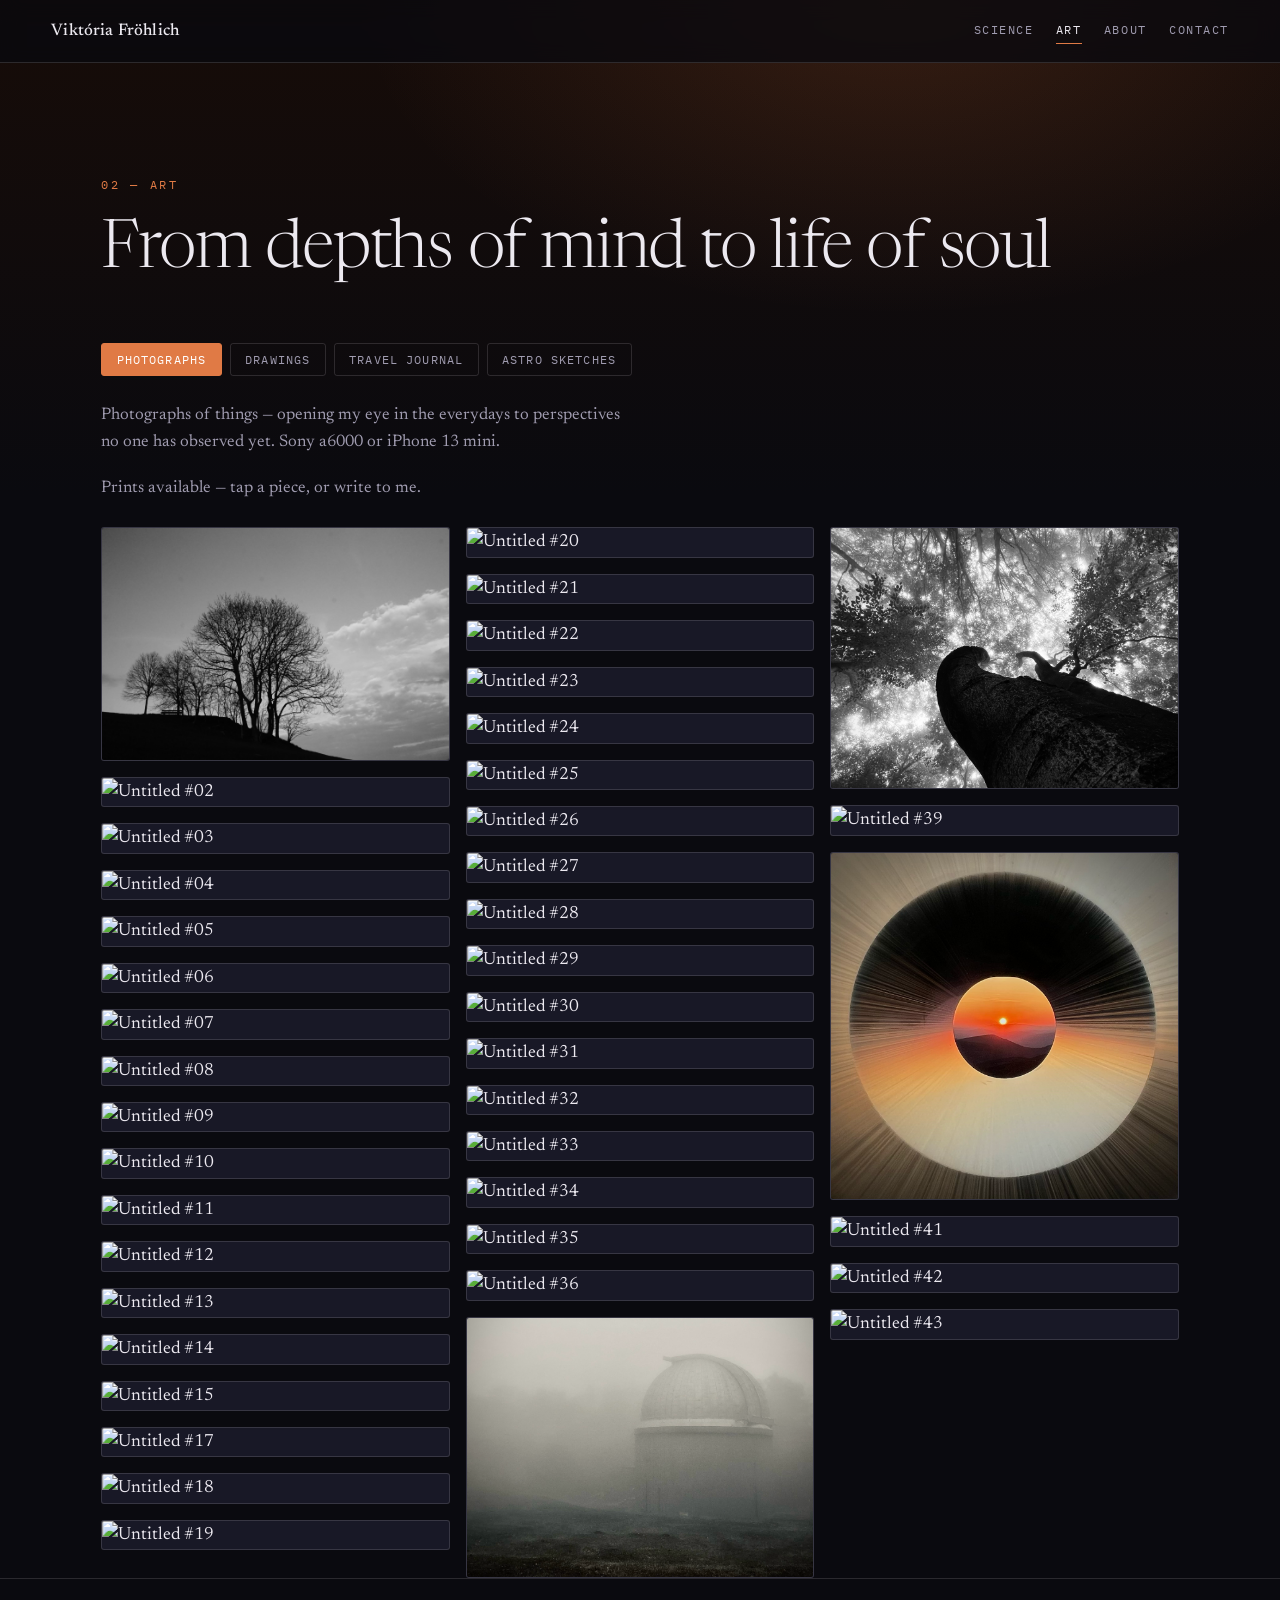
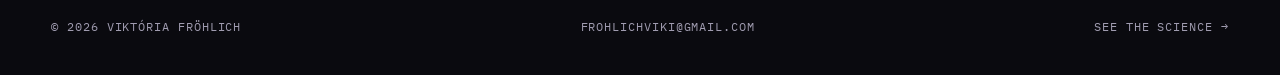
==== commit 6d391700: "Update art.html" ====
--- a/art.html
+++ b/art.html
@@ -549,7 +549,7 @@
       <div class="meta"><span class="t">Travel #01</span></div></div>
   </div>
 
-  <div class="prints">
+  <!-- <div class="prints">
     <h3>Prints &amp; pricing</h3>
     <p class="intro">Photographs and drawings are available as fine-art prints, sizes below. Astro sketches are usually uavailable, except for the Messier Mosiac. Prices are per print, unframed.</p>
     <div class="rows">
@@ -561,7 +561,7 @@
       <div class="row"><span class="size">A1</span><span class="price">€275</span><span class="dim">59 × 84 cm</span></div>
     </div>
     <p class="foot">Framing, larger formats, etc., on request. To order, <a href="contact.html">get in touch</a> and mention the piece and size.</p>
-  </div>
+  </div> -->
 </section>
 
 <div class="lb" id="lb">
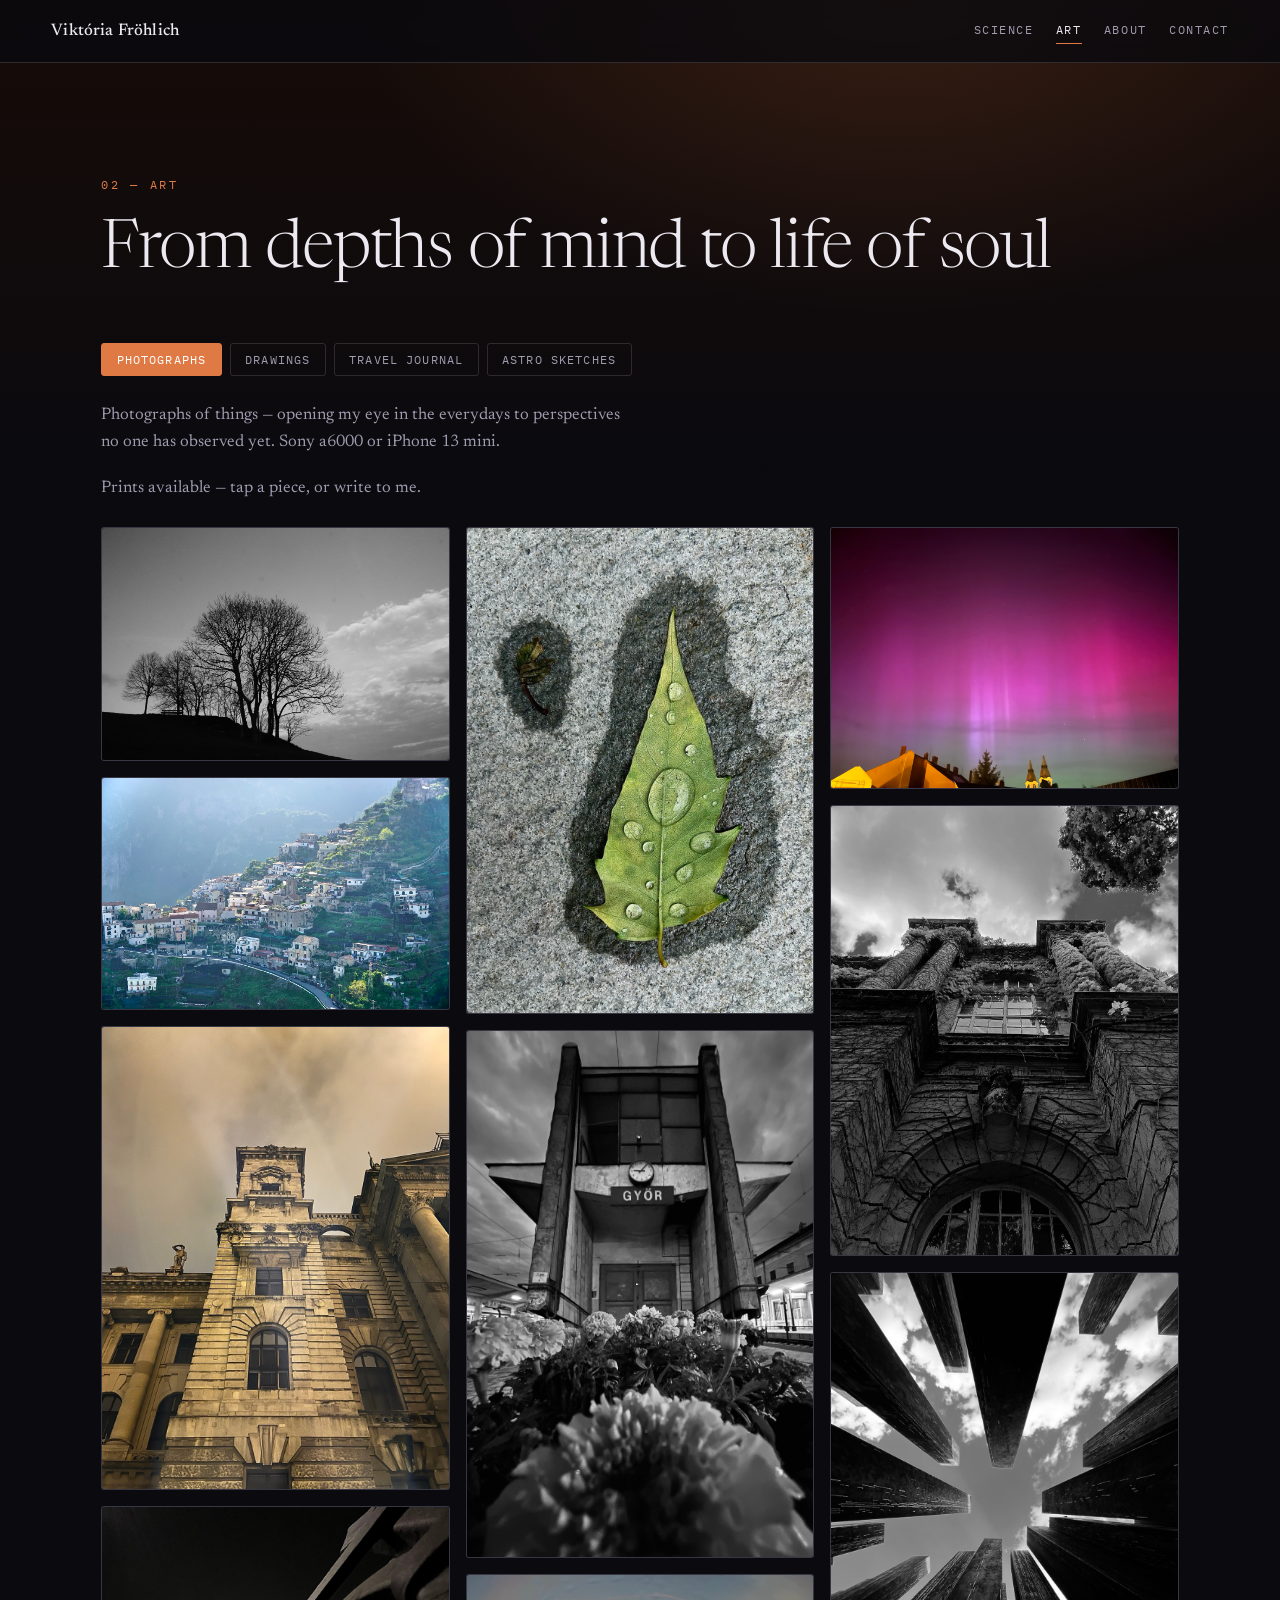
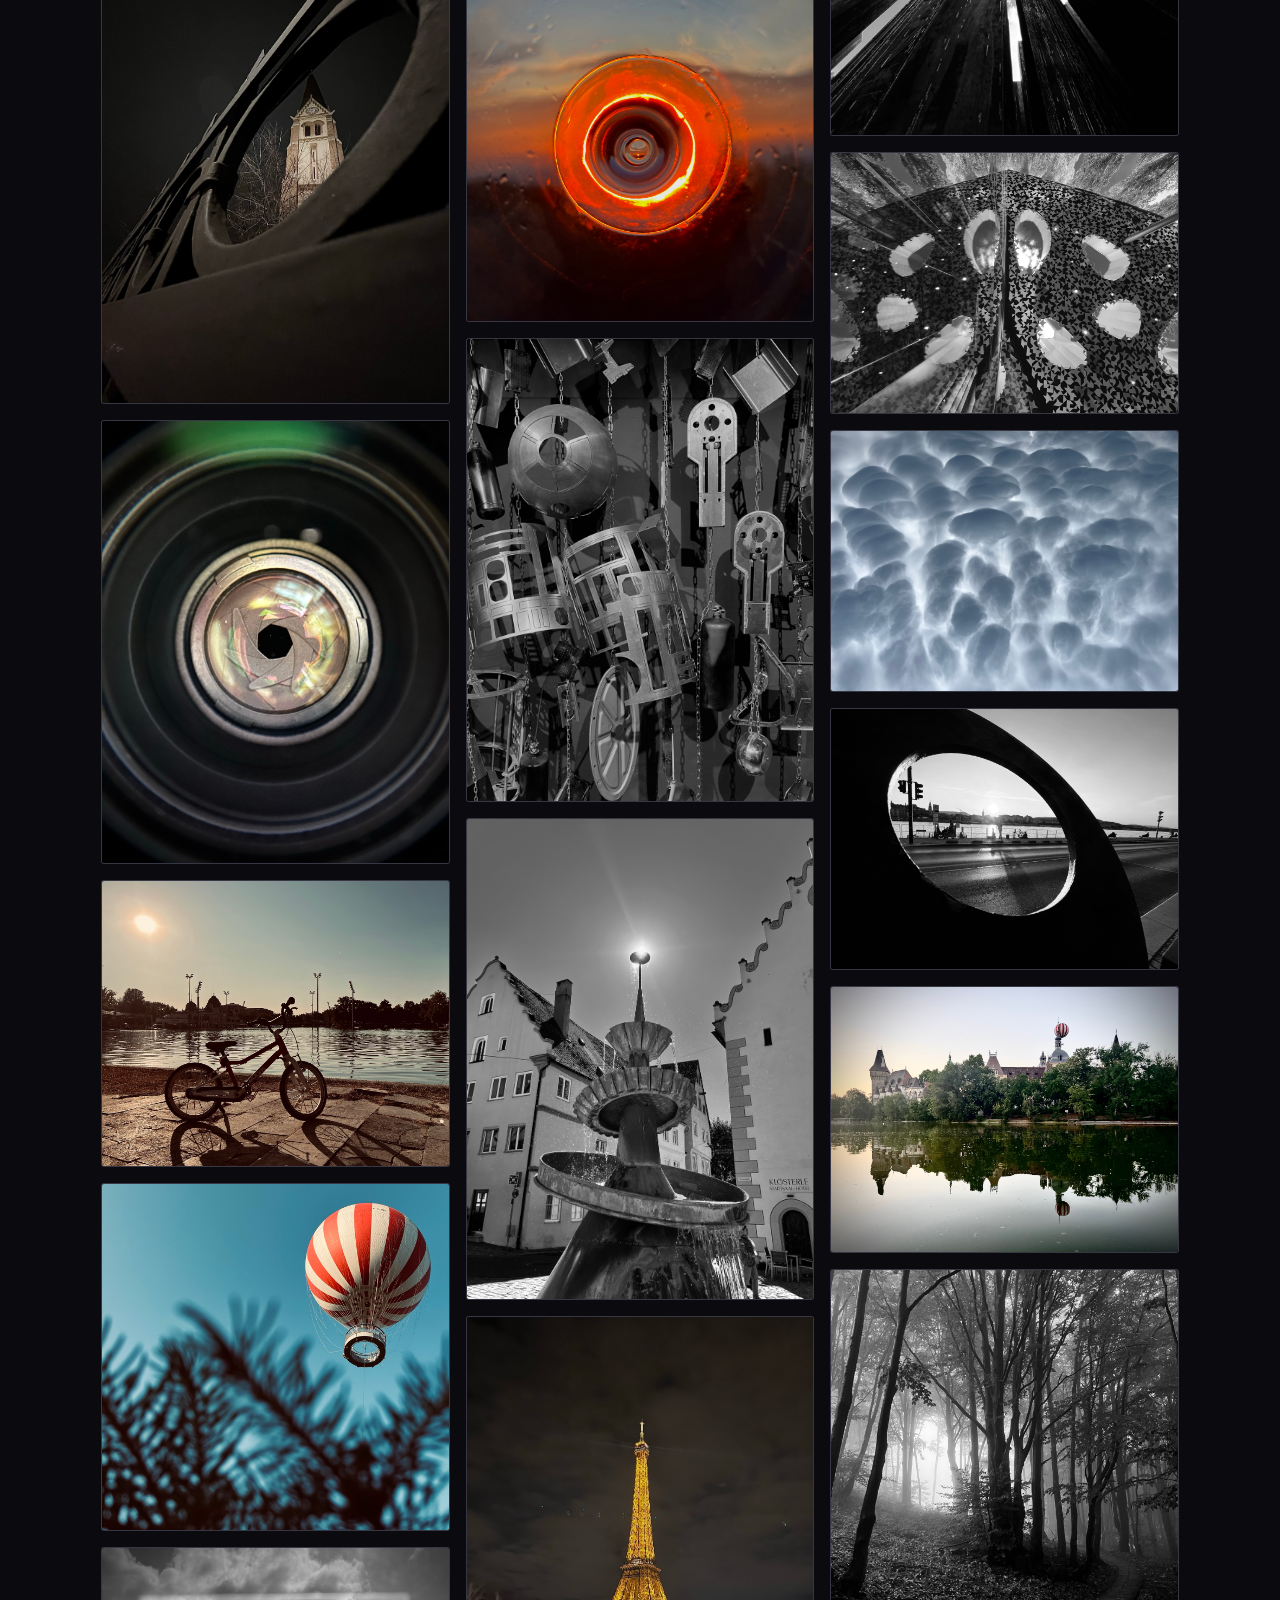
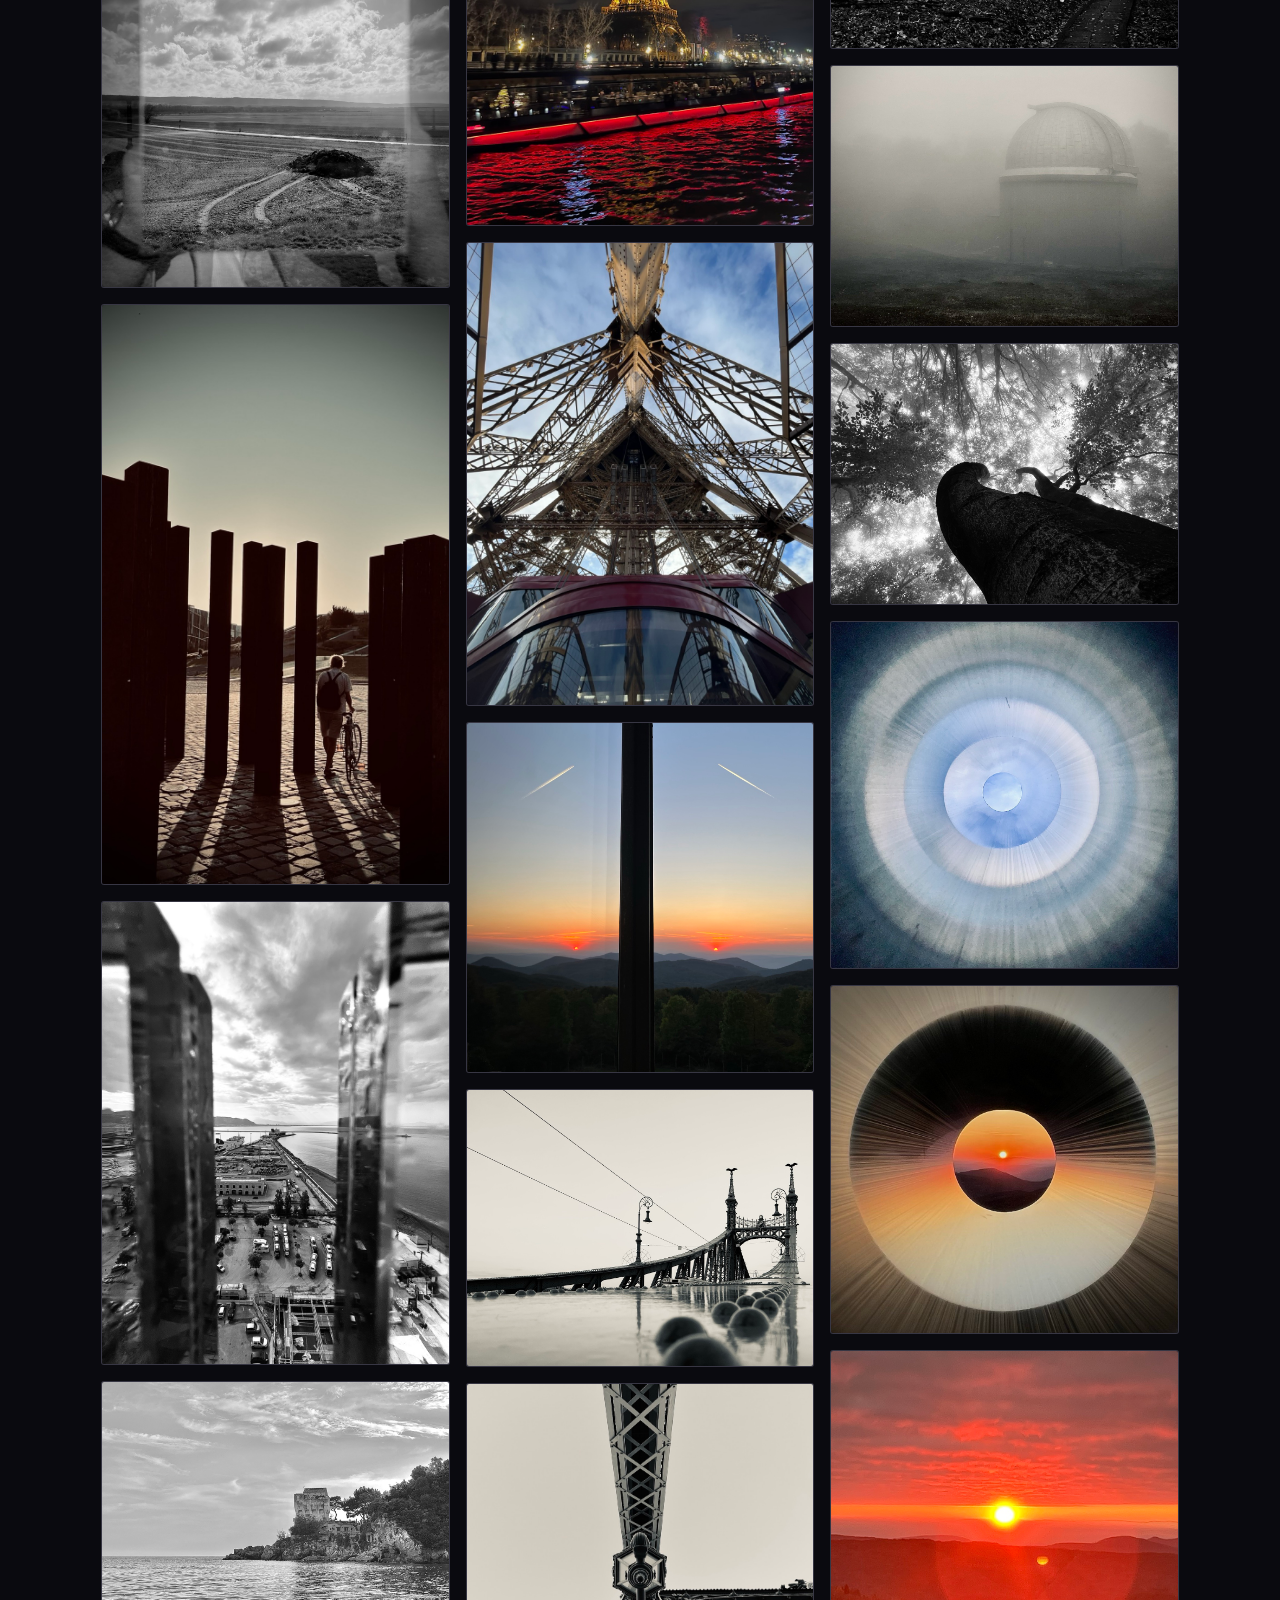
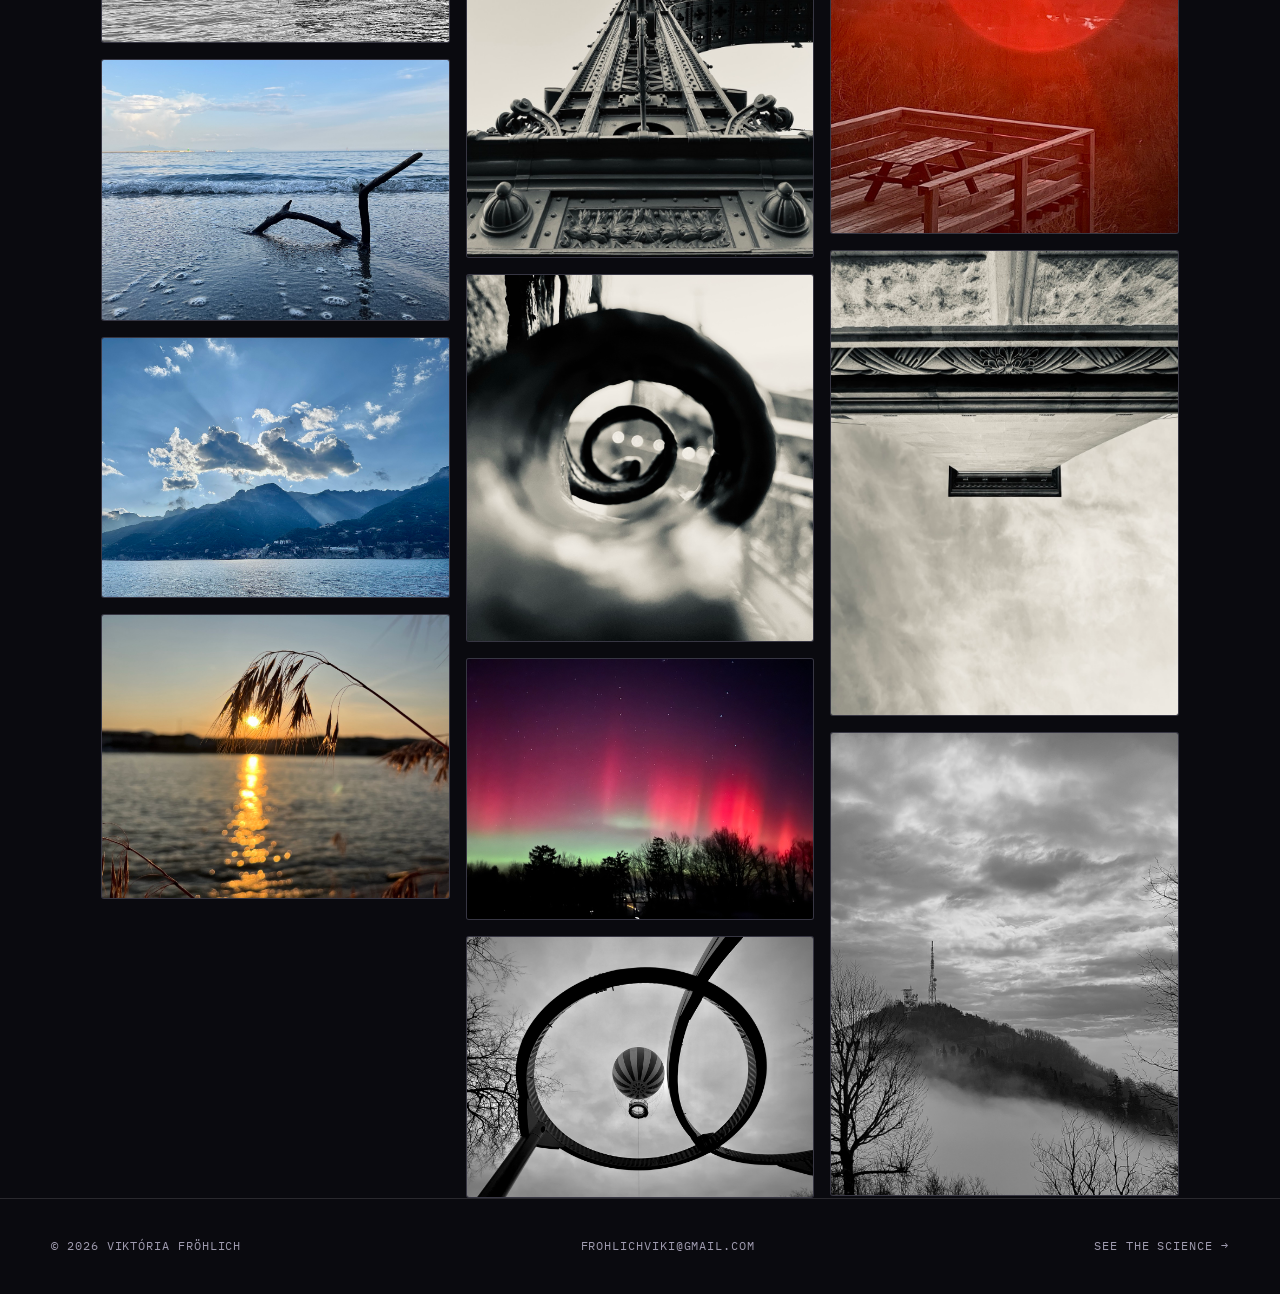
==== commit 5c7f9805: "images resized" ====
--- a/art.html
+++ b/art.html
@@ -77,171 +77,171 @@
     <!--            -->
 
     <div class="shot" data-c="photo" data-title="Untitled #01" data-year="" data-desc="Add a few words about this piece here — where it was made, what you were after, the story behind it.">
-      <img src="images/photo/_DSC1777.png" alt="Untitled #01" loading="lazy" style="--ar:3/2">
+      <img src="images/photo/_DSC1777%20Large.jpeg" alt="Untitled #01" loading="lazy" style="--ar:3/2">
       <div class="meta"><span class="t">Untitled #01</span></div></div>
 
     <div class="shot" data-c="photo" data-title="Untitled #02" data-year="" data-desc="Add a few words about this piece here — where it was made, what you were after, the story behind it.">
-      <img src="images/photo/_DSC1977.png" alt="Untitled #02" loading="lazy" style="--ar:2/3">
+      <img src="images/photo/_DSC1977%20Large.jpeg" alt="Untitled #02" loading="lazy" style="--ar:2/3">
       <div class="meta"><span class="t">Untitled #02</span></div></div>
 
     <div class="shot" data-c="photo" data-title="Untitled #03" data-year="" data-desc="Add a few words about this piece here — where it was made, what you were after, the story behind it.">
-      <img src="images/photo/IMG_0266.png" alt="Untitled #03" loading="lazy" style="--ar:4/5">
+      <img src="images/photo/IMG_0266%20Large.jpeg" alt="Untitled #03" loading="lazy" style="--ar:4/5">
       <div class="meta"><span class="t">Untitled #03</span></div></div>
 
     <div class="shot" data-c="photo" data-title="Untitled #04" data-year="" data-desc="Add a few words about this piece here — where it was made, what you were after, the story behind it.">
-      <img src="images/photo/IMG_0280.png" alt="Untitled #04" loading="lazy" style="--ar:1/1">
+      <img src="images/photo/IMG_0280%20Large.jpeg" alt="Untitled #04" loading="lazy" style="--ar:1/1">
       <div class="meta"><span class="t">Untitled #04</span></div></div>
 
     <div class="shot" data-c="photo" data-title="Untitled #05" data-year="" data-desc="Add a few words about this piece here — where it was made, what you were after, the story behind it.">
-      <img src="images/photo/IMG_0471.png" alt="Untitled #05" loading="lazy" style="--ar:3/4">
+      <img src="images/photo/IMG_0471%20Large.jpeg" alt="Untitled #05" loading="lazy" style="--ar:3/4">
       <div class="meta"><span class="t">Untitled #05</span></div></div>
 
     <div class="shot" data-c="photo" data-title="Untitled #06" data-year="" data-desc="Add a few words about this piece here — where it was made, what you were after, the story behind it.">
-      <img src="images/photo/IMG_0928.png" alt="Untitled #06" loading="lazy" style="--ar:5/4">
+      <img src="images/photo/IMG_0928%20Large.jpeg" alt="Untitled #06" loading="lazy" style="--ar:5/4">
       <div class="meta"><span class="t">Untitled #06</span></div></div>
 
     <div class="shot" data-c="photo" data-title="Untitled #07" data-year="" data-desc="Add a few words about this piece here — where it was made, what you were after, the story behind it.">
-      <img src="images/photo/IMG_0970.png" alt="Untitled #07" loading="lazy" style="--ar:3/2">
+      <img src="images/photo/IMG_0970%20Large.jpeg" alt="Untitled #07" loading="lazy" style="--ar:3/2">
       <div class="meta"><span class="t">Untitled #07</span></div></div>
 
     <div class="shot" data-c="photo" data-title="Untitled #08" data-year="" data-desc="Add a few words about this piece here — where it was made, what you were after, the story behind it.">
-      <img src="images/photo/IMG_1003.png" alt="Untitled #08" loading="lazy" style="--ar:2/3">
+      <img src="images/photo/IMG_1003%20Large.jpeg" alt="Untitled #08" loading="lazy" style="--ar:2/3">
       <div class="meta"><span class="t">Untitled #08</span></div></div>
 
     <div class="shot" data-c="photo" data-title="Untitled #09" data-year="" data-desc="Add a few words about this piece here — where it was made, what you were after, the story behind it.">
-      <img src="images/photo/IMG_1018.png" alt="Untitled #09" loading="lazy" style="--ar:4/5">
+      <img src="images/photo/IMG_1018%20Large.jpeg" alt="Untitled #09" loading="lazy" style="--ar:4/5">
       <div class="meta"><span class="t">Untitled #09</span></div></div>
 
     <div class="shot" data-c="photo" data-title="Untitled #10" data-year="" data-desc="Add a few words about this piece here — where it was made, what you were after, the story behind it.">
-      <img src="images/photo/IMG_1503.png" alt="Untitled #10" loading="lazy" style="--ar:1/1">
+      <img src="images/photo/IMG_1503%20Large.jpeg" alt="Untitled #10" loading="lazy" style="--ar:1/1">
       <div class="meta"><span class="t">Untitled #10</span></div></div>
 
     <div class="shot" data-c="photo" data-title="Untitled #11" data-year="" data-desc="Add a few words about this piece here — where it was made, what you were after, the story behind it.">
-      <img src="images/photo/IMG_1936.png" alt="Untitled #11" loading="lazy" style="--ar:3/4">
+      <img src="images/photo/IMG_1936%20Large.jpeg" alt="Untitled #11" loading="lazy" style="--ar:3/4">
       <div class="meta"><span class="t">Untitled #11</span></div></div>
 
     <div class="shot" data-c="photo" data-title="Untitled #12" data-year="" data-desc="Add a few words about this piece here — where it was made, what you were after, the story behind it.">
-      <img src="images/photo/IMG_1959.png" alt="Untitled #12" loading="lazy" style="--ar:5/4">
+      <img src="images/photo/IMG_1959%20Large.jpeg" alt="Untitled #12" loading="lazy" style="--ar:5/4">
       <div class="meta"><span class="t">Untitled #12</span></div></div>
 
     <div class="shot" data-c="photo" data-title="Untitled #13" data-year="" data-desc="Add a few words about this piece here — where it was made, what you were after, the story behind it.">
-      <img src="images/photo/IMG_2382.png" alt="Untitled #13" loading="lazy" style="--ar:3/2">
+      <img src="images/photo/IMG_2382%20Large.jpeg" alt="Untitled #13" loading="lazy" style="--ar:3/2">
       <div class="meta"><span class="t">Untitled #13</span></div></div>
 
     <div class="shot" data-c="photo" data-title="Untitled #14" data-year="" data-desc="Add a few words about this piece here — where it was made, what you were after, the story behind it.">
-      <img src="images/photo/IMG_2494.png" alt="Untitled #14" loading="lazy" style="--ar:2/3">
+      <img src="images/photo/IMG_2494%20Large.jpeg" alt="Untitled #14" loading="lazy" style="--ar:2/3">
       <div class="meta"><span class="t">Untitled #14</span></div></div>
 
     <div class="shot" data-c="photo" data-title="Untitled #15" data-year="" data-desc="Add a few words about this piece here — where it was made, what you were after, the story behind it.">
-      <img src="images/photo/IMG_2526.png" alt="Untitled #15" loading="lazy" style="--ar:4/5">
+      <img src="images/photo/IMG_2526%20Large.jpeg" alt="Untitled #15" loading="lazy" style="--ar:4/5">
       <div class="meta"><span class="t">Untitled #15</span></div></div>
 
     <div class="shot" data-c="photo" data-title="Untitled #17" data-year="" data-desc="Add a few words about this piece here — where it was made, what you were after, the story behind it.">
-      <img src="images/photo/IMG_2559.png" alt="Untitled #17" loading="lazy" style="--ar:3/4">
+      <img src="images/photo/IMG_2559%20Large.jpeg" alt="Untitled #17" loading="lazy" style="--ar:3/4">
       <div class="meta"><span class="t">Untitled #17</span></div></div>
 
     <div class="shot" data-c="photo" data-title="Untitled #18" data-year="" data-desc="Add a few words about this piece here — where it was made, what you were after, the story behind it.">
-      <img src="images/photo/IMG_2656.png" alt="Untitled #18" loading="lazy" style="--ar:5/4">
+      <img src="images/photo/IMG_2656%20Large.jpeg" alt="Untitled #18" loading="lazy" style="--ar:5/4">
       <div class="meta"><span class="t">Untitled #18</span></div></div>
 
     <div class="shot" data-c="photo" data-title="Untitled #19" data-year="" data-desc="Add a few words about this piece here — where it was made, what you were after, the story behind it.">
-      <img src="images/photo/IMG_3397.png" alt="Untitled #19" loading="lazy" style="--ar:3/2">
+      <img src="images/photo/IMG_3397%20Large.jpeg" alt="Untitled #19" loading="lazy" style="--ar:3/2">
       <div class="meta"><span class="t">Untitled #19</span></div></div>
 
     <div class="shot" data-c="photo" data-title="Untitled #20" data-year="" data-desc="Add a few words about this piece here — where it was made, what you were after, the story behind it.">
-      <img src="images/photo/IMG_3711.png" alt="Untitled #20" loading="lazy" style="--ar:2/3">
+      <img src="images/photo/IMG_3711%20Large.jpeg" alt="Untitled #20" loading="lazy" style="--ar:2/3">
       <div class="meta"><span class="t">Untitled #20</span></div></div>
 
     <div class="shot" data-c="photo" data-title="Untitled #21" data-year="" data-desc="Add a few words about this piece here — where it was made, what you were after, the story behind it.">
-      <img src="images/photo/IMG_3779.png" alt="Untitled #21" loading="lazy" style="--ar:4/5">
+      <img src="images/photo/IMG_3779%20Large.jpeg" alt="Untitled #21" loading="lazy" style="--ar:4/5">
       <div class="meta"><span class="t">Untitled #21</span></div></div>
 
     <div class="shot" data-c="photo" data-title="Untitled #22" data-year="" data-desc="Add a few words about this piece here — where it was made, what you were after, the story behind it.">
-      <img src="images/photo/IMG_4007.png" alt="Untitled #22" loading="lazy" style="--ar:1/1">
+      <img src="images/photo/IMG_4007%20Large.jpeg" alt="Untitled #22" loading="lazy" style="--ar:1/1">
       <div class="meta"><span class="t">Untitled #22</span></div></div>
 
     <div class="shot" data-c="photo" data-title="Untitled #23" data-year="" data-desc="Add a few words about this piece here — where it was made, what you were after, the story behind it.">
-      <img src="images/photo/IMG_4290.png" alt="Untitled #23" loading="lazy" style="--ar:3/4">
+      <img src="images/photo/IMG_4290%20Large.jpeg" alt="Untitled #23" loading="lazy" style="--ar:3/4">
       <div class="meta"><span class="t">Untitled #23</span></div></div>
 
     <div class="shot" data-c="photo" data-title="Untitled #24" data-year="" data-desc="Add a few words about this piece here — where it was made, what you were after, the story behind it.">
-      <img src="images/photo/IMG_4354.png" alt="Untitled #24" loading="lazy" style="--ar:5/4">
+      <img src="images/photo/IMG_4354%20Large.jpeg" alt="Untitled #24" loading="lazy" style="--ar:5/4">
       <div class="meta"><span class="t">Untitled #24</span></div></div>
 
     <div class="shot" data-c="photo" data-title="Untitled #25" data-year="" data-desc="Add a few words about this piece here — where it was made, what you were after, the story behind it.">
-      <img src="images/photo/IMG_4365.png" alt="Untitled #25" loading="lazy" style="--ar:3/2">
+      <img src="images/photo/IMG_4365%20Large.jpeg" alt="Untitled #25" loading="lazy" style="--ar:3/2">
       <div class="meta"><span class="t">Untitled #25</span></div></div>
 
     <div class="shot" data-c="photo" data-title="Untitled #26" data-year="" data-desc="Add a few words about this piece here — where it was made, what you were after, the story behind it.">
-      <img src="images/photo/IMG_4382.png" alt="Untitled #26" loading="lazy" style="--ar:2/3">
+      <img src="images/photo/IMG_4382%20Large.jpeg" alt="Untitled #26" loading="lazy" style="--ar:2/3">
       <div class="meta"><span class="t">Untitled #26</span></div></div>
 
     <div class="shot" data-c="photo" data-title="Untitled #27" data-year="" data-desc="Add a few words about this piece here — where it was made, what you were after, the story behind it.">
-      <img src="images/photo/IMG_4410.png" alt="Untitled #27" loading="lazy" style="--ar:4/5">
+      <img src="images/photo/IMG_4410%20Large.jpeg" alt="Untitled #27" loading="lazy" style="--ar:4/5">
       <div class="meta"><span class="t">Untitled #27</span></div></div>
 
     <div class="shot" data-c="photo" data-title="Untitled #28" data-year="" data-desc="Add a few words about this piece here — where it was made, what you were after, the story behind it.">
-      <img src="images/photo/IMG_5013.png" alt="Untitled #28" loading="lazy" style="--ar:1/1">
+      <img src="images/photo/IMG_5013%20Large.jpeg" alt="Untitled #28" loading="lazy" style="--ar:1/1">
       <div class="meta"><span class="t">Untitled #28</span></div></div>
 
     <div class="shot" data-c="photo" data-title="Untitled #29" data-year="" data-desc="Add a few words about this piece here — where it was made, what you were after, the story behind it.">
-      <img src="images/photo/IMG_5534.png" alt="Untitled #29" loading="lazy" style="--ar:3/4">
+      <img src="images/photo/IMG_5534%20Large.jpeg" alt="Untitled #29" loading="lazy" style="--ar:3/4">
       <div class="meta"><span class="t">Untitled #29</span></div></div>
 
     <div class="shot" data-c="photo" data-title="Untitled #30" data-year="" data-desc="Add a few words about this piece here — where it was made, what you were after, the story behind it.">
-      <img src="images/photo/IMG_5717.png" alt="Untitled #30" loading="lazy" style="--ar:5/4">
+      <img src="images/photo/IMG_5717%20Large.jpeg" alt="Untitled #30" loading="lazy" style="--ar:5/4">
       <div class="meta"><span class="t">Untitled #30</span></div></div>
 
     <div class="shot" data-c="photo" data-title="Untitled #31" data-year="" data-desc="Add a few words about this piece here — where it was made, what you were after, the story behind it.">
-      <img src="images/photo/IMG_5741.png" alt="Untitled #31" loading="lazy" style="--ar:3/2">
+      <img src="images/photo/IMG_5741%20Large.jpeg" alt="Untitled #31" loading="lazy" style="--ar:3/2">
       <div class="meta"><span class="t">Untitled #31</span></div></div>
 
     <div class="shot" data-c="photo" data-title="Untitled #32" data-year="" data-desc="Add a few words about this piece here — where it was made, what you were after, the story behind it.">
-      <img src="images/photo/IMG_5757.png" alt="Untitled #32" loading="lazy" style="--ar:2/3">
+      <img src="images/photo/IMG_5757%20Large.jpeg" alt="Untitled #32" loading="lazy" style="--ar:2/3">
       <div class="meta"><span class="t">Untitled #32</span></div></div>
 
     <div class="shot" data-c="photo" data-title="Untitled #33" data-year="" data-desc="Add a few words about this piece here — where it was made, what you were after, the story behind it.">
-      <img src="images/photo/IMG_6086.png" alt="Untitled #33" loading="lazy" style="--ar:4/5">
+      <img src="images/photo/IMG_6086%20Large.jpeg" alt="Untitled #33" loading="lazy" style="--ar:4/5">
       <div class="meta"><span class="t">Untitled #33</span></div></div>
 
     <div class="shot" data-c="photo" data-title="Untitled #34" data-year="" data-desc="Add a few words about this piece here — where it was made, what you were after, the story behind it.">
-      <img src="images/photo/IMG_6208.png" alt="Untitled #34" loading="lazy" style="--ar:1/1">
+      <img src="images/photo/IMG_6208%20Large.jpeg" alt="Untitled #34" loading="lazy" style="--ar:1/1">
       <div class="meta"><span class="t">Untitled #34</span></div></div>
 
     <div class="shot" data-c="photo" data-title="Untitled #35" data-year="" data-desc="Add a few words about this piece here — where it was made, what you were after, the story behind it.">
-      <img src="images/photo/IMG_6566.png" alt="Untitled #35" loading="lazy" style="--ar:3/4">
+      <img src="images/photo/IMG_6566%20Large.jpeg" alt="Untitled #35" loading="lazy" style="--ar:3/4">
       <div class="meta"><span class="t">Untitled #35</span></div></div>
 
     <div class="shot" data-c="photo" data-title="Untitled #36" data-year="" data-desc="Add a few words about this piece here — where it was made, what you were after, the story behind it.">
-      <img src="images/photo/IMG_6825.png" alt="Untitled #36" loading="lazy" style="--ar:5/4">
+      <img src="images/photo/IMG_6825%20Large.jpeg" alt="Untitled #36" loading="lazy" style="--ar:5/4">
       <div class="meta"><span class="t">Untitled #36</span></div></div>
 
     <div class="shot" data-c="photo" data-title="Untitled #37" data-year="" data-desc="Add a few words about this piece here — where it was made, what you were after, the story behind it.">
-      <img src="images/photo/IMG_6906.png" alt="Untitled #37" loading="lazy" style="--ar:3/2">
+      <img src="images/photo/IMG_6906%20Large.jpeg" alt="Untitled #37" loading="lazy" style="--ar:3/2">
       <div class="meta"><span class="t">Untitled #37</span></div></div>
 
     <div class="shot" data-c="photo" data-title="Untitled #38" data-year="" data-desc="Add a few words about this piece here — where it was made, what you were after, the story behind it.">
-      <img src="images/photo/IMG_6952.png" alt="Untitled #38" loading="lazy" style="--ar:2/3">
+      <img src="images/photo/IMG_6952%20Large.jpeg" alt="Untitled #38" loading="lazy" style="--ar:2/3">
       <div class="meta"><span class="t">Untitled #38</span></div></div>
 
     <div class="shot" data-c="photo" data-title="Untitled #39" data-year="" data-desc="Add a few words about this piece here — where it was made, what you were after, the story behind it.">
-      <img src="images/photo/IMG_7038.png" alt="Untitled #39" loading="lazy" style="--ar:4/5">
+      <img src="images/photo/IMG_7038%20Large.jpeg" alt="Untitled #39" loading="lazy" style="--ar:4/5">
       <div class="meta"><span class="t">Untitled #39</span></div></div>
 
     <div class="shot" data-c="photo" data-title="Untitled #40" data-year="" data-desc="Add a few words about this piece here — where it was made, what you were after, the story behind it.">
-      <img src="images/photo/IMG_7114.png" alt="Untitled #40" loading="lazy" style="--ar:1/1">
+      <img src="images/photo/IMG_7114%20Large.jpeg" alt="Untitled #40" loading="lazy" style="--ar:1/1">
       <div class="meta"><span class="t">Untitled #40</span></div></div>
 
     <div class="shot" data-c="photo" data-title="Untitled #41" data-year="" data-desc="Add a few words about this piece here — where it was made, what you were after, the story behind it.">
-      <img src="images/photo/IMG_7663.png" alt="Untitled #41" loading="lazy" style="--ar:3/4">
+      <img src="images/photo/IMG_7663%20Large.jpeg" alt="Untitled #41" loading="lazy" style="--ar:3/4">
       <div class="meta"><span class="t">Untitled #41</span></div></div>
 
     <div class="shot" data-c="photo" data-title="Untitled #42" data-year="" data-desc="Add a few words about this piece here — where it was made, what you were after, the story behind it.">
-      <img src="images/photo/IMG_8152.png" alt="Untitled #42" loading="lazy" style="--ar:5/4">
+      <img src="images/photo/IMG_8152%20Large.jpeg" alt="Untitled #42" loading="lazy" style="--ar:5/4">
       <div class="meta"><span class="t">Untitled #42</span></div></div>
 
     <div class="shot" data-c="photo" data-title="Untitled #43" data-year="" data-desc="Add a few words about this piece here — where it was made, what you were after, the story behind it.">
-      <img src="images/photo/IMG_8637.png" alt="Untitled #43" loading="lazy" style="--ar:3/2">
+      <img src="images/photo/IMG_8637%20Large.jpeg" alt="Untitled #43" loading="lazy" style="--ar:3/2">
       <div class="meta"><span class="t">Untitled #43</span></div></div>
 
     <!--            -->
@@ -249,67 +249,67 @@
     <!--            -->
 
     <div class="shot" data-c="drawing" data-title="Drawing #01" data-year="" data-desc="Add a few words about this piece — medium, when you made it, what you were after.">
-      <img src="images/draw/IMG_5315.jpeg" alt="Drawing #01" loading="lazy" style="--ar:3/4">
+      <img src="images/draw/IMG_5315%20Large.jpeg" alt="Drawing #01" loading="lazy" style="--ar:3/4">
       <div class="meta"><span class="t">Drawing #01</span></div></div>
 
     <div class="shot" data-c="drawing" data-title="Drawing #02" data-year="" data-desc="Add a few words about this piece — medium, when you made it, what you were after.">
-      <img src="images/draw/IMG_5319.jpeg" alt="Drawing #02" loading="lazy" style="--ar:4/5">
+      <img src="images/draw/IMG_5319%20Large.jpeg" alt="Drawing #02" loading="lazy" style="--ar:4/5">
       <div class="meta"><span class="t">Drawing #02</span></div></div>
 
     <div class="shot" data-c="drawing" data-title="Drawing #03" data-year="" data-desc="Add a few words about this piece — medium, when you made it, what you were after.">
-      <img src="images/draw/IMG_5320.jpeg" alt="Drawing #03" loading="lazy" style="--ar:1/1">
+      <img src="images/draw/IMG_5320%20Large.jpeg" alt="Drawing #03" loading="lazy" style="--ar:1/1">
       <div class="meta"><span class="t">Drawing #03</span></div></div>
 
     <div class="shot" data-c="drawing" data-title="Drawing #04" data-year="" data-desc="Add a few words about this piece — medium, when you made it, what you were after.">
-      <img src="images/draw/IMG_5321.jpeg" alt="Drawing #04" loading="lazy" style="--ar:5/4">
+      <img src="images/draw/IMG_5321%20Large.jpeg" alt="Drawing #04" loading="lazy" style="--ar:5/4">
       <div class="meta"><span class="t">Drawing #04</span></div></div>
 
     <div class="shot" data-c="drawing" data-title="Drawing #05" data-year="" data-desc="Add a few words about this piece — medium, when you made it, what you were after.">
-      <img src="images/draw/IMG_5323.jpeg" alt="Drawing #05" loading="lazy" style="--ar:2/3">
+      <img src="images/draw/IMG_5323%20Large.jpeg" alt="Drawing #05" loading="lazy" style="--ar:2/3">
       <div class="meta"><span class="t">Drawing #05</span></div></div>
 
     <div class="shot" data-c="drawing" data-title="Drawing #06" data-year="" data-desc="Add a few words about this piece — medium, when you made it, what you were after.">
-      <img src="images/draw/IMG_5324.jpeg" alt="Drawing #06" loading="lazy" style="--ar:3/2">
+      <img src="images/draw/IMG_5324%20Large.jpeg" alt="Drawing #06" loading="lazy" style="--ar:3/2">
       <div class="meta"><span class="t">Drawing #06</span></div></div>
 
     <div class="shot" data-c="drawing" data-title="Drawing #07" data-year="" data-desc="Add a few words about this piece — medium, when you made it, what you were after.">
-      <img src="images/draw/IMG_5327.jpeg" alt="Drawing #07" loading="lazy" style="--ar:3/4">
+      <img src="images/draw/IMG_5327%20Large.jpeg" alt="Drawing #07" loading="lazy" style="--ar:3/4">
       <div class="meta"><span class="t">Drawing #07</span></div></div>
 
     <div class="shot" data-c="drawing" data-title="Drawing #08" data-year="" data-desc="Add a few words about this piece — medium, when you made it, what you were after.">
-      <img src="images/draw/IMG_5328.jpeg" alt="Drawing #08" loading="lazy" style="--ar:4/5">
+      <img src="images/draw/IMG_5328%20Large.jpeg" alt="Drawing #08" loading="lazy" style="--ar:4/5">
       <div class="meta"><span class="t">Drawing #08</span></div></div>
 
     <div class="shot" data-c="drawing" data-title="Drawing #09" data-year="" data-desc="Add a few words about this piece — medium, when you made it, what you were after.">
-      <img src="images/draw/IMG_5329.jpeg" alt="Drawing #09" loading="lazy" style="--ar:1/1">
+      <img src="images/draw/IMG_5329%20Large.jpeg" alt="Drawing #09" loading="lazy" style="--ar:1/1">
       <div class="meta"><span class="t">Drawing #09</span></div></div>
 
     <div class="shot" data-c="drawing" data-title="Drawing #10" data-year="" data-desc="Add a few words about this piece — medium, when you made it, what you were after.">
-      <img src="images/draw/IMG_5333.jpeg" alt="Drawing #10" loading="lazy" style="--ar:5/4">
+      <img src="images/draw/IMG_5333%20Large.jpeg" alt="Drawing #10" loading="lazy" style="--ar:5/4">
       <div class="meta"><span class="t">Drawing #10</span></div></div>
 
     <div class="shot" data-c="drawing" data-title="Drawing #11" data-year="" data-desc="Add a few words about this piece — medium, when you made it, what you were after.">
-      <img src="images/draw/IMG_5334.jpeg" alt="Drawing #11" loading="lazy" style="--ar:2/3">
+      <img src="images/draw/IMG_5334%20Large.jpeg" alt="Drawing #11" loading="lazy" style="--ar:2/3">
       <div class="meta"><span class="t">Drawing #11</span></div></div>
 
     <div class="shot" data-c="drawing" data-title="Drawing #12" data-year="" data-desc="Add a few words about this piece — medium, when you made it, what you were after.">
-      <img src="images/draw/IMG_5335.jpeg" alt="Drawing #12" loading="lazy" style="--ar:3/2">
+      <img src="images/draw/IMG_5335%20Large.jpeg" alt="Drawing #12" loading="lazy" style="--ar:3/2">
       <div class="meta"><span class="t">Drawing #12</span></div></div>
 
     <div class="shot" data-c="drawing" data-title="Drawing #13" data-year="" data-desc="Add a few words about this piece — medium, when you made it, what you were after.">
-      <img src="images/draw/IMG_5338.jpeg" alt="Drawing #13" loading="lazy" style="--ar:3/4">
+      <img src="images/draw/IMG_5338%20Large.jpeg" alt="Drawing #13" loading="lazy" style="--ar:3/4">
       <div class="meta"><span class="t">Drawing #13</span></div></div>
 
     <div class="shot" data-c="drawing" data-title="Drawing #14" data-year="" data-desc="Add a few words about this piece — medium, when you made it, what you were after.">
-      <img src="images/draw/IMG_5340.jpeg" alt="Drawing #14" loading="lazy" style="--ar:4/5">
+      <img src="images/draw/IMG_5340%20Large.jpeg" alt="Drawing #14" loading="lazy" style="--ar:4/5">
       <div class="meta"><span class="t">Drawing #14</span></div></div>
 
     <div class="shot" data-c="drawing" data-title="Drawing #15" data-year="" data-desc="Add a few words about this piece — medium, when you made it, what you were after.">
-      <img src="images/draw/IMG_5860.jpeg" alt="Drawing #15" loading="lazy" style="--ar:1/1">
+      <img src="images/draw/IMG_5860%20Large.jpeg" alt="Drawing #15" loading="lazy" style="--ar:1/1">
       <div class="meta"><span class="t">Drawing #15</span></div></div>
 
     <div class="shot" data-c="drawing" data-title="Drawing #16" data-year="" data-desc="Add a few words about this piece — medium, when you made it, what you were after.">
-      <img src="images/draw/IMG_6671.jpeg" alt="Drawing #16" loading="lazy" style="--ar:5/4">
+      <img src="images/draw/IMG_6671%20Large.jpeg" alt="Drawing #16" loading="lazy" style="--ar:5/4">
       <div class="meta"><span class="t">Drawing #16</span></div></div>
 
     <!--            -->
@@ -317,103 +317,103 @@
     <!--            -->
 
     <div class="shot" data-c="astro" data-title="Sketch #01" data-year="" data-desc="Add a note about this observation — the object, date, instrument, and conditions.">
-      <img src="images/astro/025R.jpg" alt="Sketch #01" loading="lazy" style="--ar:1/1">
+      <img src="images/astro/025R%20Large.jpeg" alt="Sketch #01" loading="lazy" style="--ar:1/1">
       <div class="meta"><span class="t">Sketch #01</span></div></div>
 
     <div class="shot" data-c="astro" data-title="Sketch #02" data-year="" data-desc="Add a note about this observation — the object, date, instrument, and conditions.">
-      <img src="images/astro/028R.jpg" alt="Sketch #02" loading="lazy" style="--ar:4/5">
+      <img src="images/astro/028R%20Large.jpeg" alt="Sketch #02" loading="lazy" style="--ar:4/5">
       <div class="meta"><span class="t">Sketch #02</span></div></div>
 
     <div class="shot" data-c="astro" data-title="Sketch #03" data-year="" data-desc="Add a note about this observation — the object, date, instrument, and conditions.">
-      <img src="images/astro/061R.jpg" alt="Sketch #03" loading="lazy" style="--ar:3/4">
+      <img src="images/astro/061R%20Large.jpeg" alt="Sketch #03" loading="lazy" style="--ar:3/4">
       <div class="meta"><span class="t">Sketch #03</span></div></div>
 
     <div class="shot" data-c="astro" data-title="Sketch #04" data-year="" data-desc="Add a note about this observation — the object, date, instrument, and conditions.">
-      <img src="images/astro/154R.jpg" alt="Sketch #04" loading="lazy" style="--ar:5/4">
+      <img src="images/astro/154R%20Large.jpeg" alt="Sketch #04" loading="lazy" style="--ar:5/4">
       <div class="meta"><span class="t">Sketch #04</span></div></div>
 
     <div class="shot" data-c="astro" data-title="Sketch #05" data-year="" data-desc="Add a note about this observation — the object, date, instrument, and conditions.">
-      <img src="images/astro/019R.png" alt="Sketch #05" loading="lazy" style="--ar:2/3">
+      <img src="images/astro/019R%20Large.jpeg" alt="Sketch #05" loading="lazy" style="--ar:2/3">
       <div class="meta"><span class="t">Sketch #05</span></div></div>
 
     <div class="shot" data-c="astro" data-title="Sketch #06" data-year="" data-desc="Add a note about this observation — the object, date, instrument, and conditions.">
-      <img src="images/astro/022R.png" alt="Sketch #06" loading="lazy" style="--ar:3/2">
+      <img src="images/astro/022R%20Large.jpeg" alt="Sketch #06" loading="lazy" style="--ar:3/2">
       <div class="meta"><span class="t">Sketch #06</span></div></div>
 
     <div class="shot" data-c="astro" data-title="Sketch #07" data-year="" data-desc="Add a note about this observation — the object, date, instrument, and conditions.">
-      <img src="images/astro/030R.png" alt="Sketch #07" loading="lazy" style="--ar:1/1">
+      <img src="images/astro/030R%20Large.jpeg" alt="Sketch #07" loading="lazy" style="--ar:1/1">
       <div class="meta"><span class="t">Sketch #07</span></div></div>
 
     <div class="shot" data-c="astro" data-title="Sketch #08" data-year="" data-desc="Add a note about this observation — the object, date, instrument, and conditions.">
-      <img src="images/astro/031R.png" alt="Sketch #08" loading="lazy" style="--ar:4/5">
+      <img src="images/astro/031R%20Large.jpeg" alt="Sketch #08" loading="lazy" style="--ar:4/5">
       <div class="meta"><span class="t">Sketch #08</span></div></div>
 
     <div class="shot" data-c="astro" data-title="Sketch #09" data-year="" data-desc="Add a note about this observation — the object, date, instrument, and conditions.">
-      <img src="images/astro/033R.png" alt="Sketch #09" loading="lazy" style="--ar:3/4">
+      <img src="images/astro/033R%20Large.jpeg" alt="Sketch #09" loading="lazy" style="--ar:3/4">
       <div class="meta"><span class="t">Sketch #09</span></div></div>
 
     <div class="shot" data-c="astro" data-title="Sketch #10" data-year="" data-desc="Add a note about this observation — the object, date, instrument, and conditions.">
-      <img src="images/astro/036R.png" alt="Sketch #10" loading="lazy" style="--ar:5/4">
+      <img src="images/astro/036R%20Large.jpeg" alt="Sketch #10" loading="lazy" style="--ar:5/4">
       <div class="meta"><span class="t">Sketch #10</span></div></div>
 
     <div class="shot" data-c="astro" data-title="Sketch #11" data-year="" data-desc="Add a note about this observation — the object, date, instrument, and conditions.">
-      <img src="images/astro/039R.png" alt="Sketch #11" loading="lazy" style="--ar:2/3">
+      <img src="images/astro/039R%20Large.jpeg" alt="Sketch #11" loading="lazy" style="--ar:2/3">
       <div class="meta"><span class="t">Sketch #11</span></div></div>
 
     <div class="shot" data-c="astro" data-title="Sketch #12" data-year="" data-desc="Add a note about this observation — the object, date, instrument, and conditions.">
-      <img src="images/astro/041R.png" alt="Sketch #12" loading="lazy" style="--ar:3/2">
+      <img src="images/astro/041R%20Large.jpeg" alt="Sketch #12" loading="lazy" style="--ar:3/2">
       <div class="meta"><span class="t">Sketch #12</span></div></div>
 
     <div class="shot" data-c="astro" data-title="Sketch #13" data-year="" data-desc="Add a note about this observation — the object, date, instrument, and conditions.">
-      <img src="images/astro/042R.png" alt="Sketch #13" loading="lazy" style="--ar:1/1">
+      <img src="images/astro/042R%20Large.jpeg" alt="Sketch #13" loading="lazy" style="--ar:1/1">
       <div class="meta"><span class="t">Sketch #13</span></div></div>
 
     <div class="shot" data-c="astro" data-title="Sketch #14" data-year="" data-desc="Add a note about this observation — the object, date, instrument, and conditions.">
-      <img src="images/astro/055R.png" alt="Sketch #14" loading="lazy" style="--ar:4/5">
+      <img src="images/astro/055R%20Large.jpeg" alt="Sketch #14" loading="lazy" style="--ar:4/5">
       <div class="meta"><span class="t">Sketch #14</span></div></div>
 
     <div class="shot" data-c="astro" data-title="Sketch #15" data-year="" data-desc="Add a note about this observation — the object, date, instrument, and conditions.">
-      <img src="images/astro/067R.png" alt="Sketch #15" loading="lazy" style="--ar:3/4">
+      <img src="images/astro/067R%20Large.jpeg" alt="Sketch #15" loading="lazy" style="--ar:3/4">
       <div class="meta"><span class="t">Sketch #15</span></div></div>
 
     <div class="shot" data-c="astro" data-title="Sketch #16" data-year="" data-desc="Add a note about this observation — the object, date, instrument, and conditions.">
-      <img src="images/astro/076R.png" alt="Sketch #16" loading="lazy" style="--ar:5/4">
+      <img src="images/astro/076R%20Large.jpeg" alt="Sketch #16" loading="lazy" style="--ar:5/4">
       <div class="meta"><span class="t">Sketch #16</span></div></div>
 
     <div class="shot" data-c="astro" data-title="Sketch #17" data-year="" data-desc="Add a note about this observation — the object, date, instrument, and conditions.">
-      <img src="images/astro/085R.png" alt="Sketch #17" loading="lazy" style="--ar:2/3">
+      <img src="images/astro/085R%20Large.jpeg" alt="Sketch #17" loading="lazy" style="--ar:2/3">
       <div class="meta"><span class="t">Sketch #17</span></div></div>
 
     <div class="shot" data-c="astro" data-title="Sketch #18" data-year="" data-desc="Add a note about this observation — the object, date, instrument, and conditions.">
-      <img src="images/astro/107R.png" alt="Sketch #18" loading="lazy" style="--ar:3/2">
+      <img src="images/astro/107R%20Large.jpeg" alt="Sketch #18" loading="lazy" style="--ar:3/2">
       <div class="meta"><span class="t">Sketch #18</span></div></div>
 
     <div class="shot" data-c="astro" data-title="Sketch #19" data-year="" data-desc="Add a note about this observation — the object, date, instrument, and conditions.">
-      <img src="images/astro/114R.png" alt="Sketch #19" loading="lazy" style="--ar:1/1">
+      <img src="images/astro/114R%20Large.jpeg" alt="Sketch #19" loading="lazy" style="--ar:1/1">
       <div class="meta"><span class="t">Sketch #19</span></div></div>
 
     <div class="shot" data-c="astro" data-title="Sketch #20" data-year="" data-desc="Add a note about this observation — the object, date, instrument, and conditions.">
-      <img src="images/astro/116R.png" alt="Sketch #20" loading="lazy" style="--ar:4/5">
+      <img src="images/astro/116R%20Large.jpeg" alt="Sketch #20" loading="lazy" style="--ar:4/5">
       <div class="meta"><span class="t">Sketch #20</span></div></div>
 
     <div class="shot" data-c="astro" data-title="Sketch #21" data-year="" data-desc="Add a note about this observation — the object, date, instrument, and conditions.">
-      <img src="images/astro/122R.png" alt="Sketch #21" loading="lazy" style="--ar:3/4">
+      <img src="images/astro/122R%20Large.jpeg" alt="Sketch #21" loading="lazy" style="--ar:3/4">
       <div class="meta"><span class="t">Sketch #21</span></div></div>
 
     <div class="shot" data-c="astro" data-title="Sketch #22" data-year="" data-desc="Add a note about this observation — the object, date, instrument, and conditions.">
-      <img src="images/astro/149R.png" alt="Sketch #22" loading="lazy" style="--ar:5/4">
+      <img src="images/astro/149R%20Large.jpeg" alt="Sketch #22" loading="lazy" style="--ar:5/4">
       <div class="meta"><span class="t">Sketch #22</span></div></div>
 
     <div class="shot" data-c="astro" data-title="Sketch #23" data-year="" data-desc="Add a note about this observation — the object, date, instrument, and conditions.">
-      <img src="images/astro/171R.png" alt="Sketch #23" loading="lazy" style="--ar:2/3">
+      <img src="images/astro/171R%20Large.jpeg" alt="Sketch #23" loading="lazy" style="--ar:2/3">
       <div class="meta"><span class="t">Sketch #23</span></div></div>
 
     <div class="shot" data-c="astro" data-title="Sketch #24" data-year="" data-desc="Add a note about this observation — the object, date, instrument, and conditions.">
-      <img src="images/astro/178R.png" alt="Sketch #24" loading="lazy" style="--ar:3/2">
+      <img src="images/astro/178R%20Large.jpeg" alt="Sketch #24" loading="lazy" style="--ar:3/2">
       <div class="meta"><span class="t">Sketch #24</span></div></div>
 
     <div class="shot" data-c="astro" data-title="Sketch #25" data-year="" data-desc="Add a note about this observation — the object, date, instrument, and conditions.">
-      <img src="images/astro/180R.png" alt="Sketch #25" loading="lazy" style="--ar:1/1">
+      <img src="images/astro/180R%20Large.jpeg" alt="Sketch #25" loading="lazy" style="--ar:1/1">
       <div class="meta"><span class="t">Sketch #25</span></div></div>
 
     <!--            -->
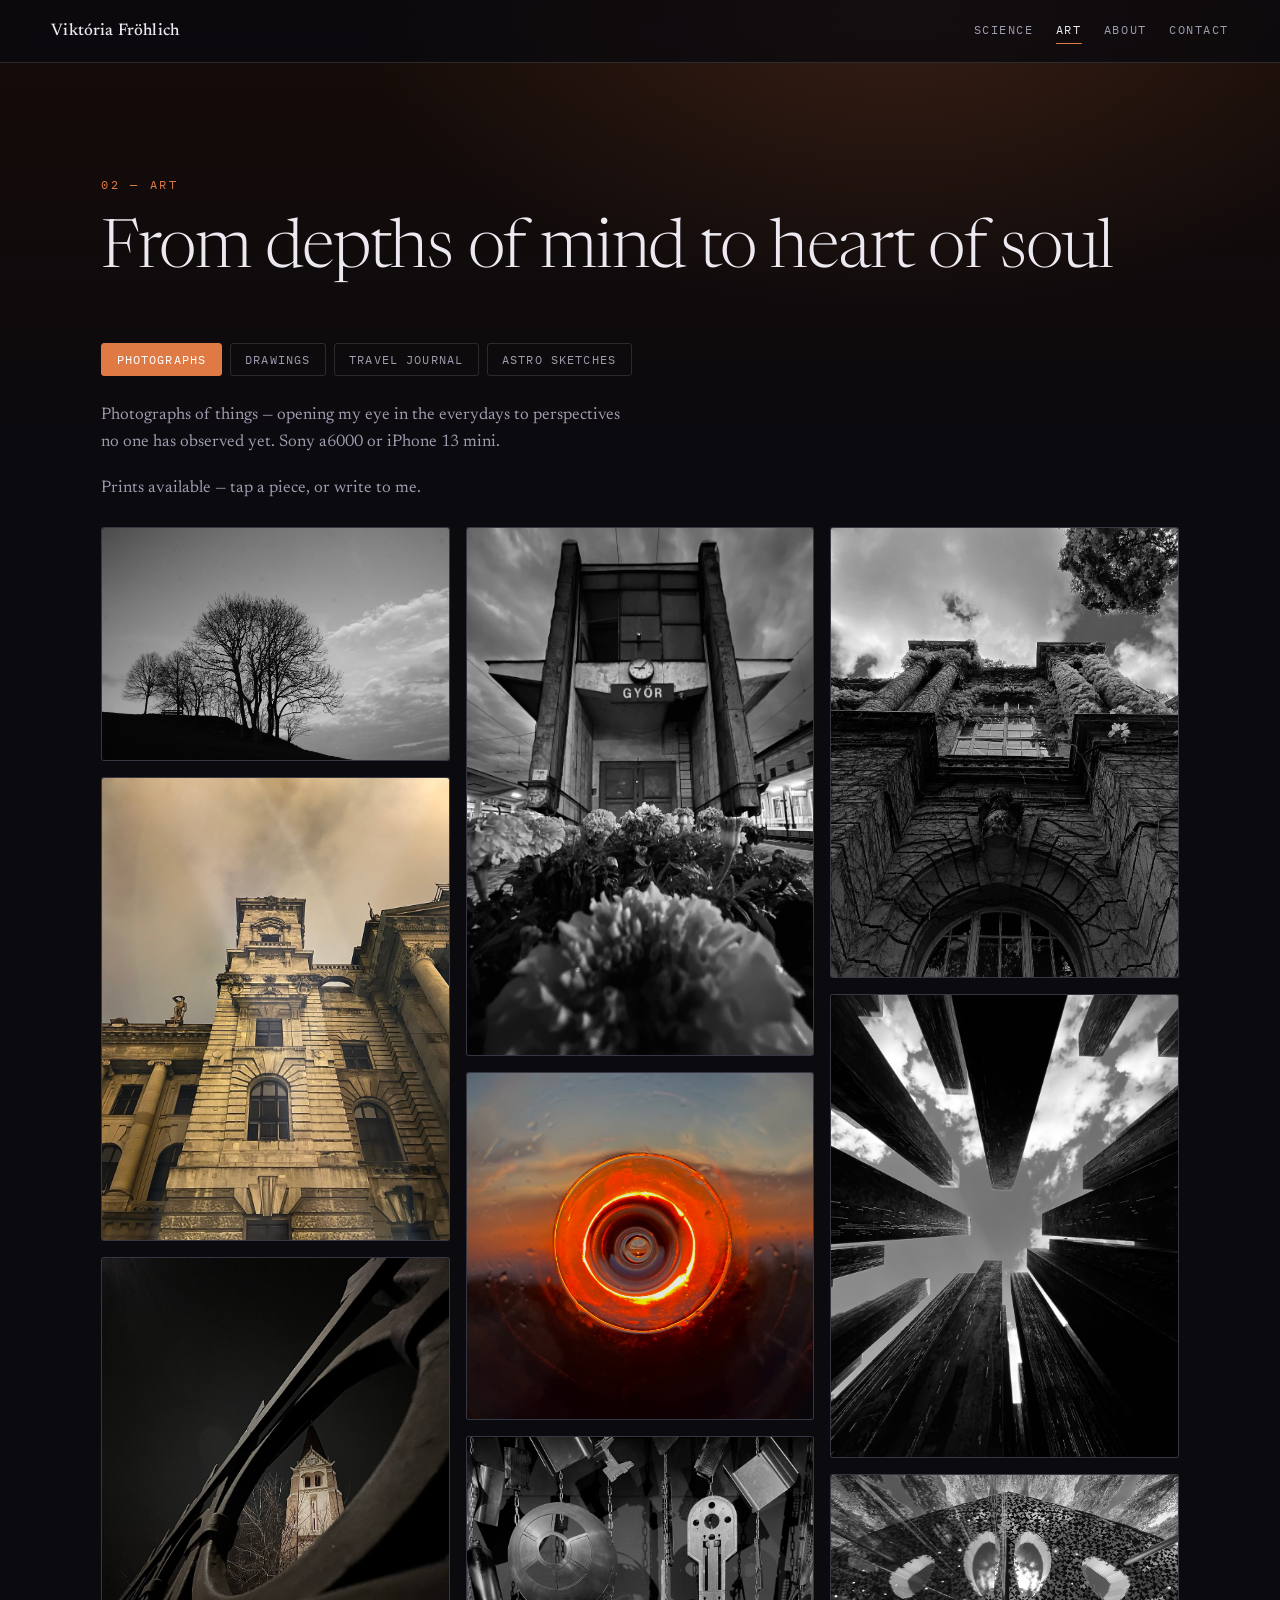
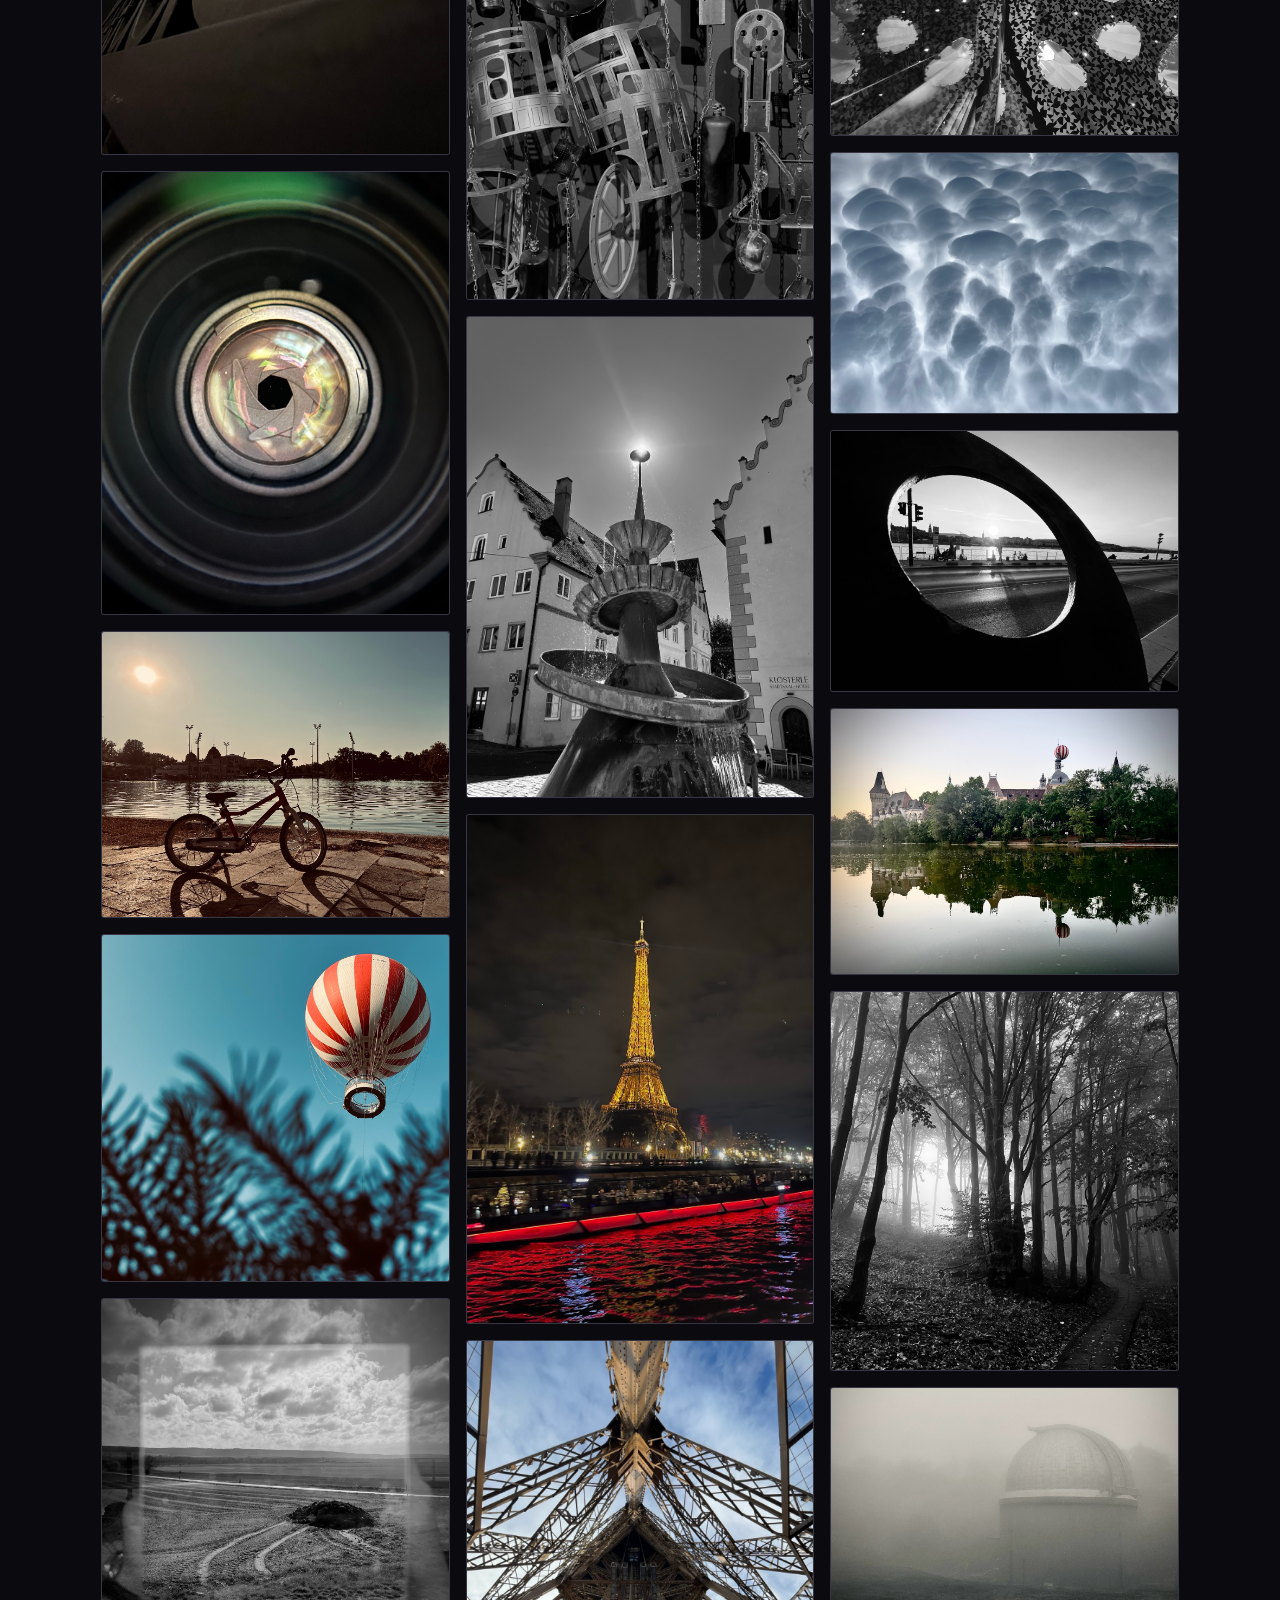
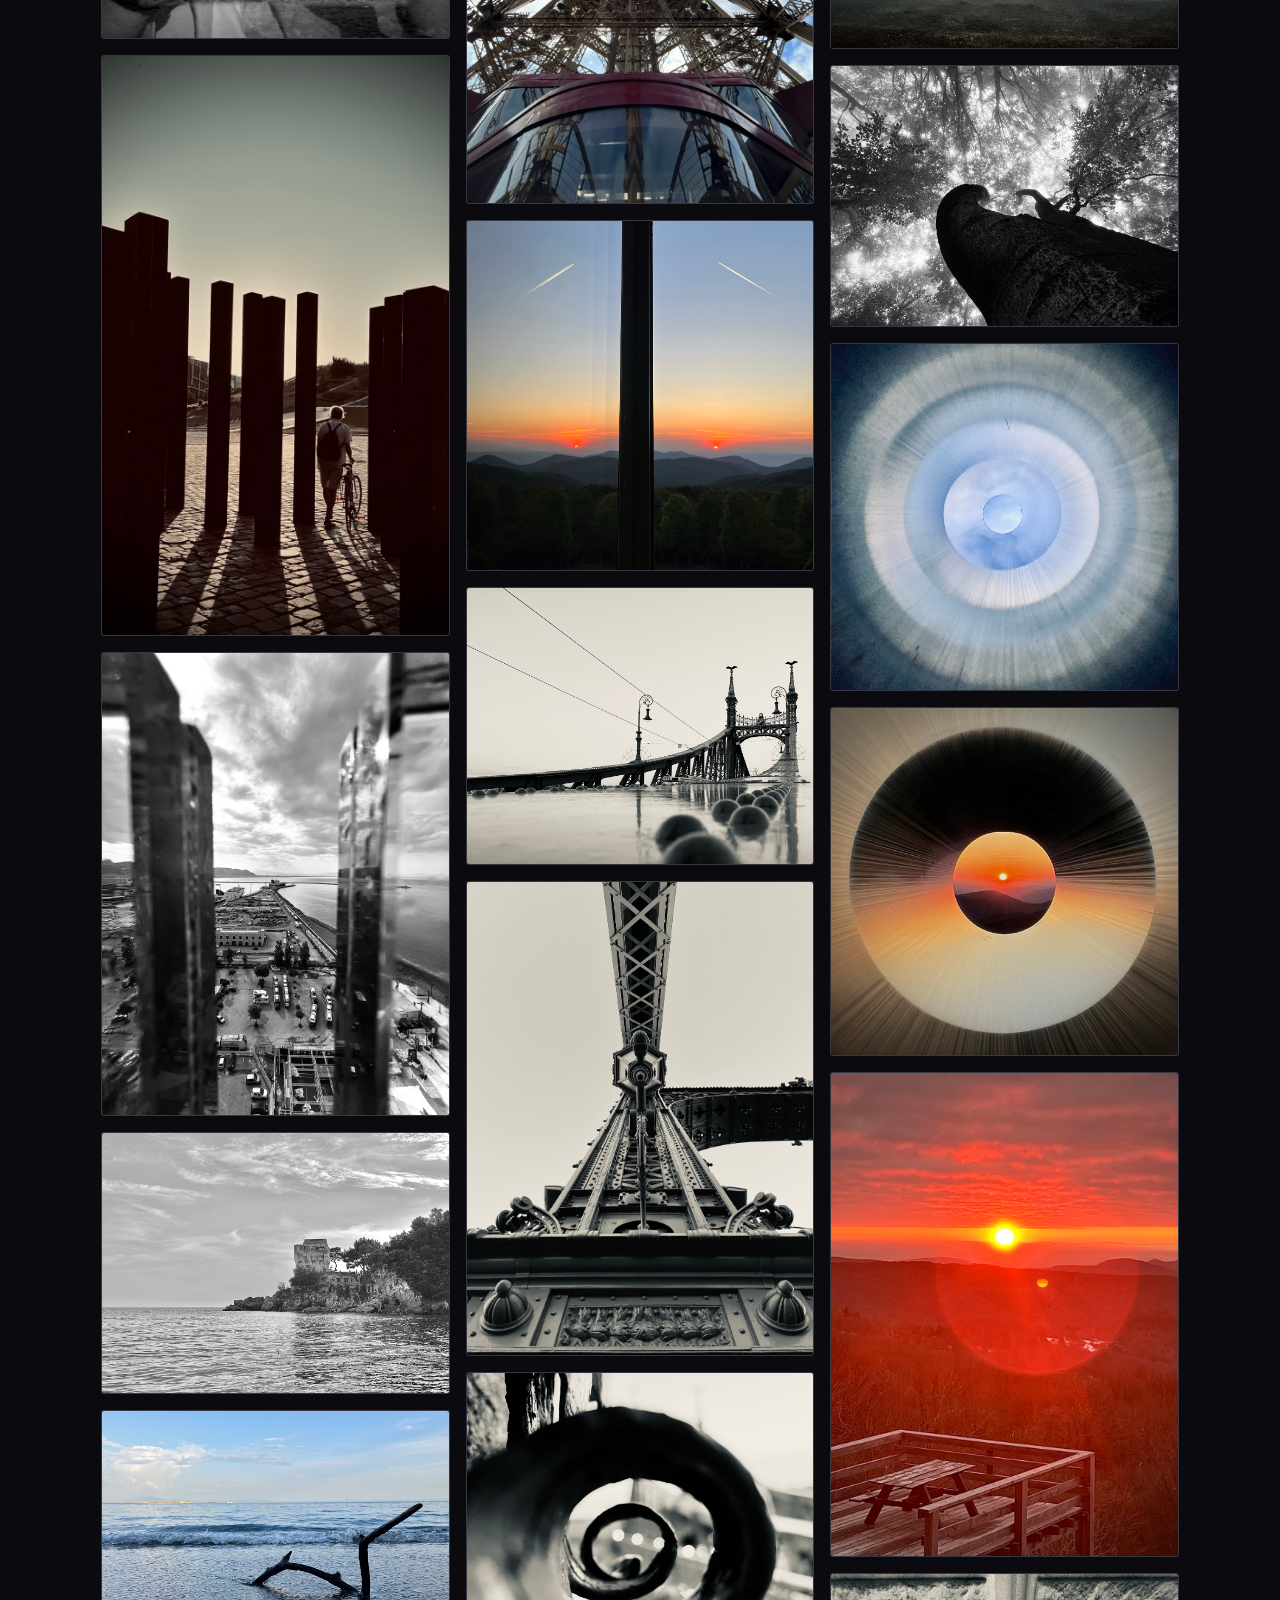
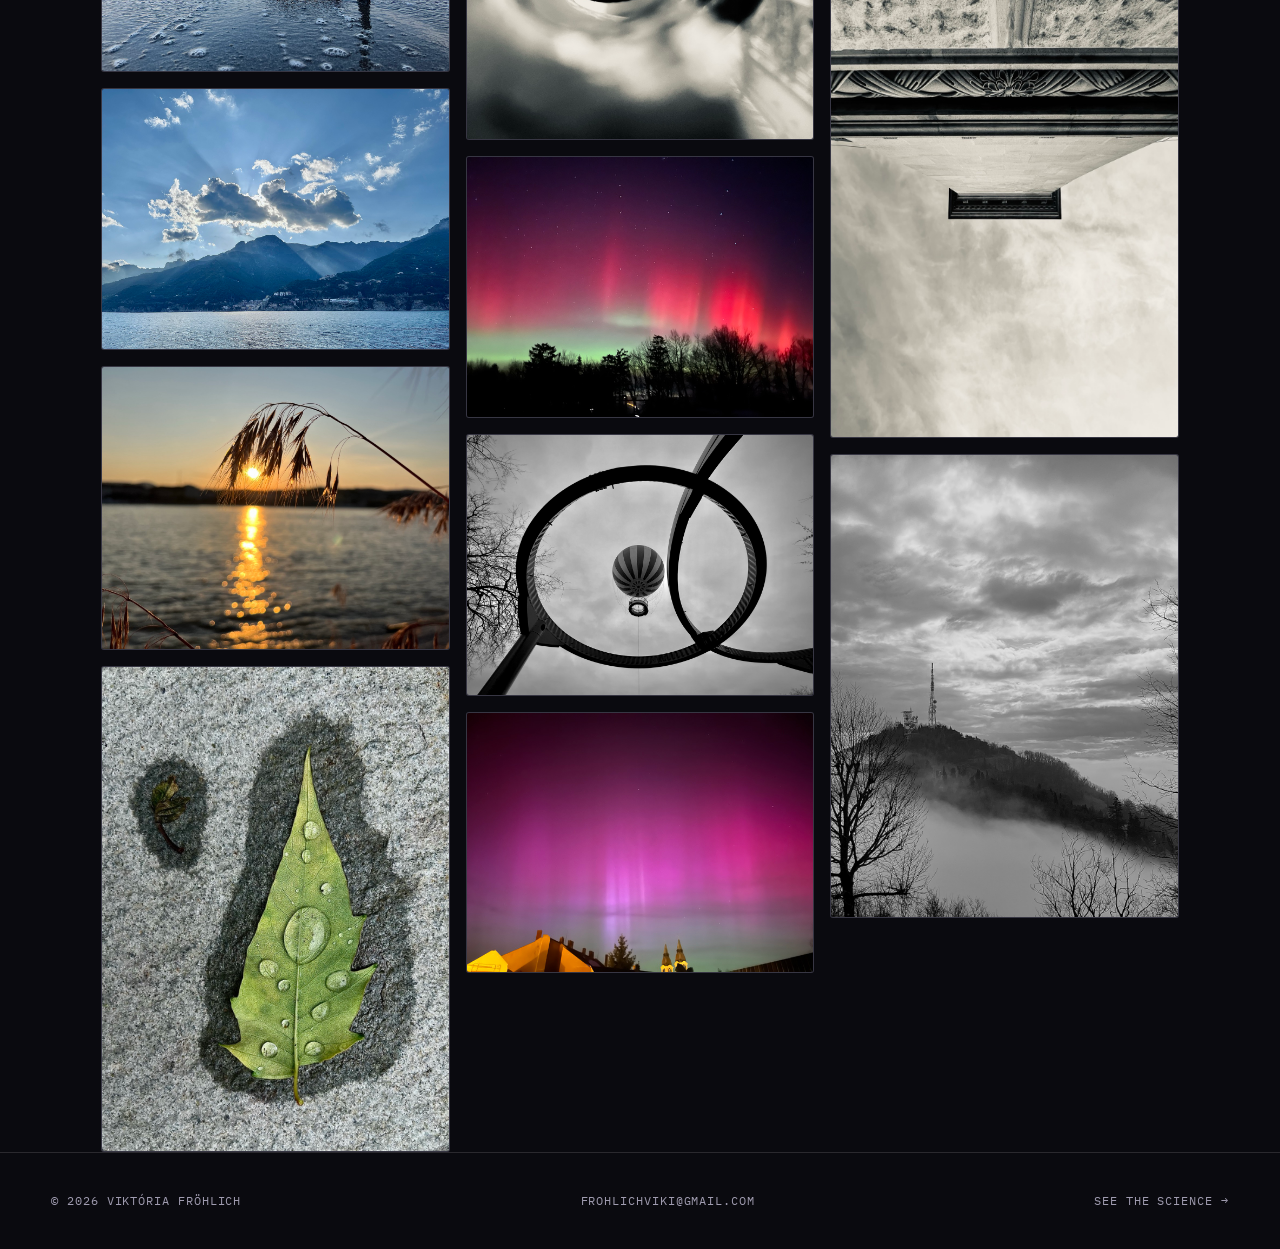
==== commit be5045c5: "named pictures" ====
--- a/art.html
+++ b/art.html
@@ -34,7 +34,7 @@
 
 <header class="hero wrap">
   <div class="eyebrow fade">02 — Art</div>
-  <h1 class="fade d1">From depths of mind to life of soul</h1>
+  <h1 class="fade d1">From depths of mind to heart of soul</h1>
 </header>
 
 <section class="wrap">
@@ -76,477 +76,477 @@
     <!--   PHOTO    -->
     <!--            -->
 
-    <div class="shot" data-c="photo" data-title="Untitled #01" data-year="" data-desc="Add a few words about this piece here — where it was made, what you were after, the story behind it.">
-      <img src="images/photo/_DSC1777%20Large.jpeg" alt="Untitled #01" loading="lazy" style="--ar:3/2">
-      <div class="meta"><span class="t">Untitled #01</span></div></div>
-
-    <div class="shot" data-c="photo" data-title="Untitled #02" data-year="" data-desc="Add a few words about this piece here — where it was made, what you were after, the story behind it.">
-      <img src="images/photo/_DSC1977%20Large.jpeg" alt="Untitled #02" loading="lazy" style="--ar:2/3">
-      <div class="meta"><span class="t">Untitled #02</span></div></div>
-
-    <div class="shot" data-c="photo" data-title="Untitled #03" data-year="" data-desc="Add a few words about this piece here — where it was made, what you were after, the story behind it.">
-      <img src="images/photo/IMG_0266%20Large.jpeg" alt="Untitled #03" loading="lazy" style="--ar:4/5">
-      <div class="meta"><span class="t">Untitled #03</span></div></div>
-
-    <div class="shot" data-c="photo" data-title="Untitled #04" data-year="" data-desc="Add a few words about this piece here — where it was made, what you were after, the story behind it.">
-      <img src="images/photo/IMG_0280%20Large.jpeg" alt="Untitled #04" loading="lazy" style="--ar:1/1">
-      <div class="meta"><span class="t">Untitled #04</span></div></div>
-
-    <div class="shot" data-c="photo" data-title="Untitled #05" data-year="" data-desc="Add a few words about this piece here — where it was made, what you were after, the story behind it.">
-      <img src="images/photo/IMG_0471%20Large.jpeg" alt="Untitled #05" loading="lazy" style="--ar:3/4">
-      <div class="meta"><span class="t">Untitled #05</span></div></div>
-
-    <div class="shot" data-c="photo" data-title="Untitled #06" data-year="" data-desc="Add a few words about this piece here — where it was made, what you were after, the story behind it.">
-      <img src="images/photo/IMG_0928%20Large.jpeg" alt="Untitled #06" loading="lazy" style="--ar:5/4">
-      <div class="meta"><span class="t">Untitled #06</span></div></div>
-
-    <div class="shot" data-c="photo" data-title="Untitled #07" data-year="" data-desc="Add a few words about this piece here — where it was made, what you were after, the story behind it.">
-      <img src="images/photo/IMG_0970%20Large.jpeg" alt="Untitled #07" loading="lazy" style="--ar:3/2">
-      <div class="meta"><span class="t">Untitled #07</span></div></div>
-
-    <div class="shot" data-c="photo" data-title="Untitled #08" data-year="" data-desc="Add a few words about this piece here — where it was made, what you were after, the story behind it.">
-      <img src="images/photo/IMG_1003%20Large.jpeg" alt="Untitled #08" loading="lazy" style="--ar:2/3">
-      <div class="meta"><span class="t">Untitled #08</span></div></div>
-
-    <div class="shot" data-c="photo" data-title="Untitled #09" data-year="" data-desc="Add a few words about this piece here — where it was made, what you were after, the story behind it.">
-      <img src="images/photo/IMG_1018%20Large.jpeg" alt="Untitled #09" loading="lazy" style="--ar:4/5">
-      <div class="meta"><span class="t">Untitled #09</span></div></div>
-
-    <div class="shot" data-c="photo" data-title="Untitled #10" data-year="" data-desc="Add a few words about this piece here — where it was made, what you were after, the story behind it.">
-      <img src="images/photo/IMG_1503%20Large.jpeg" alt="Untitled #10" loading="lazy" style="--ar:1/1">
-      <div class="meta"><span class="t">Untitled #10</span></div></div>
-
-    <div class="shot" data-c="photo" data-title="Untitled #11" data-year="" data-desc="Add a few words about this piece here — where it was made, what you were after, the story behind it.">
-      <img src="images/photo/IMG_1936%20Large.jpeg" alt="Untitled #11" loading="lazy" style="--ar:3/4">
-      <div class="meta"><span class="t">Untitled #11</span></div></div>
-
-    <div class="shot" data-c="photo" data-title="Untitled #12" data-year="" data-desc="Add a few words about this piece here — where it was made, what you were after, the story behind it.">
-      <img src="images/photo/IMG_1959%20Large.jpeg" alt="Untitled #12" loading="lazy" style="--ar:5/4">
-      <div class="meta"><span class="t">Untitled #12</span></div></div>
-
-    <div class="shot" data-c="photo" data-title="Untitled #13" data-year="" data-desc="Add a few words about this piece here — where it was made, what you were after, the story behind it.">
-      <img src="images/photo/IMG_2382%20Large.jpeg" alt="Untitled #13" loading="lazy" style="--ar:3/2">
-      <div class="meta"><span class="t">Untitled #13</span></div></div>
-
-    <div class="shot" data-c="photo" data-title="Untitled #14" data-year="" data-desc="Add a few words about this piece here — where it was made, what you were after, the story behind it.">
-      <img src="images/photo/IMG_2494%20Large.jpeg" alt="Untitled #14" loading="lazy" style="--ar:2/3">
-      <div class="meta"><span class="t">Untitled #14</span></div></div>
-
-    <div class="shot" data-c="photo" data-title="Untitled #15" data-year="" data-desc="Add a few words about this piece here — where it was made, what you were after, the story behind it.">
-      <img src="images/photo/IMG_2526%20Large.jpeg" alt="Untitled #15" loading="lazy" style="--ar:4/5">
-      <div class="meta"><span class="t">Untitled #15</span></div></div>
-
-    <div class="shot" data-c="photo" data-title="Untitled #17" data-year="" data-desc="Add a few words about this piece here — where it was made, what you were after, the story behind it.">
-      <img src="images/photo/IMG_2559%20Large.jpeg" alt="Untitled #17" loading="lazy" style="--ar:3/4">
-      <div class="meta"><span class="t">Untitled #17</span></div></div>
-
-    <div class="shot" data-c="photo" data-title="Untitled #18" data-year="" data-desc="Add a few words about this piece here — where it was made, what you were after, the story behind it.">
-      <img src="images/photo/IMG_2656%20Large.jpeg" alt="Untitled #18" loading="lazy" style="--ar:5/4">
-      <div class="meta"><span class="t">Untitled #18</span></div></div>
-
-    <div class="shot" data-c="photo" data-title="Untitled #19" data-year="" data-desc="Add a few words about this piece here — where it was made, what you were after, the story behind it.">
-      <img src="images/photo/IMG_3397%20Large.jpeg" alt="Untitled #19" loading="lazy" style="--ar:3/2">
-      <div class="meta"><span class="t">Untitled #19</span></div></div>
-
-    <div class="shot" data-c="photo" data-title="Untitled #20" data-year="" data-desc="Add a few words about this piece here — where it was made, what you were after, the story behind it.">
-      <img src="images/photo/IMG_3711%20Large.jpeg" alt="Untitled #20" loading="lazy" style="--ar:2/3">
-      <div class="meta"><span class="t">Untitled #20</span></div></div>
-
-    <div class="shot" data-c="photo" data-title="Untitled #21" data-year="" data-desc="Add a few words about this piece here — where it was made, what you were after, the story behind it.">
-      <img src="images/photo/IMG_3779%20Large.jpeg" alt="Untitled #21" loading="lazy" style="--ar:4/5">
-      <div class="meta"><span class="t">Untitled #21</span></div></div>
-
-    <div class="shot" data-c="photo" data-title="Untitled #22" data-year="" data-desc="Add a few words about this piece here — where it was made, what you were after, the story behind it.">
-      <img src="images/photo/IMG_4007%20Large.jpeg" alt="Untitled #22" loading="lazy" style="--ar:1/1">
-      <div class="meta"><span class="t">Untitled #22</span></div></div>
-
-    <div class="shot" data-c="photo" data-title="Untitled #23" data-year="" data-desc="Add a few words about this piece here — where it was made, what you were after, the story behind it.">
-      <img src="images/photo/IMG_4290%20Large.jpeg" alt="Untitled #23" loading="lazy" style="--ar:3/4">
-      <div class="meta"><span class="t">Untitled #23</span></div></div>
-
-    <div class="shot" data-c="photo" data-title="Untitled #24" data-year="" data-desc="Add a few words about this piece here — where it was made, what you were after, the story behind it.">
-      <img src="images/photo/IMG_4354%20Large.jpeg" alt="Untitled #24" loading="lazy" style="--ar:5/4">
-      <div class="meta"><span class="t">Untitled #24</span></div></div>
-
-    <div class="shot" data-c="photo" data-title="Untitled #25" data-year="" data-desc="Add a few words about this piece here — where it was made, what you were after, the story behind it.">
-      <img src="images/photo/IMG_4365%20Large.jpeg" alt="Untitled #25" loading="lazy" style="--ar:3/2">
-      <div class="meta"><span class="t">Untitled #25</span></div></div>
-
-    <div class="shot" data-c="photo" data-title="Untitled #26" data-year="" data-desc="Add a few words about this piece here — where it was made, what you were after, the story behind it.">
-      <img src="images/photo/IMG_4382%20Large.jpeg" alt="Untitled #26" loading="lazy" style="--ar:2/3">
-      <div class="meta"><span class="t">Untitled #26</span></div></div>
-
-    <div class="shot" data-c="photo" data-title="Untitled #27" data-year="" data-desc="Add a few words about this piece here — where it was made, what you were after, the story behind it.">
-      <img src="images/photo/IMG_4410%20Large.jpeg" alt="Untitled #27" loading="lazy" style="--ar:4/5">
-      <div class="meta"><span class="t">Untitled #27</span></div></div>
-
-    <div class="shot" data-c="photo" data-title="Untitled #28" data-year="" data-desc="Add a few words about this piece here — where it was made, what you were after, the story behind it.">
-      <img src="images/photo/IMG_5013%20Large.jpeg" alt="Untitled #28" loading="lazy" style="--ar:1/1">
-      <div class="meta"><span class="t">Untitled #28</span></div></div>
-
-    <div class="shot" data-c="photo" data-title="Untitled #29" data-year="" data-desc="Add a few words about this piece here — where it was made, what you were after, the story behind it.">
-      <img src="images/photo/IMG_5534%20Large.jpeg" alt="Untitled #29" loading="lazy" style="--ar:3/4">
-      <div class="meta"><span class="t">Untitled #29</span></div></div>
-
-    <div class="shot" data-c="photo" data-title="Untitled #30" data-year="" data-desc="Add a few words about this piece here — where it was made, what you were after, the story behind it.">
-      <img src="images/photo/IMG_5717%20Large.jpeg" alt="Untitled #30" loading="lazy" style="--ar:5/4">
-      <div class="meta"><span class="t">Untitled #30</span></div></div>
-
-    <div class="shot" data-c="photo" data-title="Untitled #31" data-year="" data-desc="Add a few words about this piece here — where it was made, what you were after, the story behind it.">
-      <img src="images/photo/IMG_5741%20Large.jpeg" alt="Untitled #31" loading="lazy" style="--ar:3/2">
-      <div class="meta"><span class="t">Untitled #31</span></div></div>
-
-    <div class="shot" data-c="photo" data-title="Untitled #32" data-year="" data-desc="Add a few words about this piece here — where it was made, what you were after, the story behind it.">
-      <img src="images/photo/IMG_5757%20Large.jpeg" alt="Untitled #32" loading="lazy" style="--ar:2/3">
-      <div class="meta"><span class="t">Untitled #32</span></div></div>
-
-    <div class="shot" data-c="photo" data-title="Untitled #33" data-year="" data-desc="Add a few words about this piece here — where it was made, what you were after, the story behind it.">
-      <img src="images/photo/IMG_6086%20Large.jpeg" alt="Untitled #33" loading="lazy" style="--ar:4/5">
-      <div class="meta"><span class="t">Untitled #33</span></div></div>
-
-    <div class="shot" data-c="photo" data-title="Untitled #34" data-year="" data-desc="Add a few words about this piece here — where it was made, what you were after, the story behind it.">
-      <img src="images/photo/IMG_6208%20Large.jpeg" alt="Untitled #34" loading="lazy" style="--ar:1/1">
-      <div class="meta"><span class="t">Untitled #34</span></div></div>
-
-    <div class="shot" data-c="photo" data-title="Untitled #35" data-year="" data-desc="Add a few words about this piece here — where it was made, what you were after, the story behind it.">
-      <img src="images/photo/IMG_6566%20Large.jpeg" alt="Untitled #35" loading="lazy" style="--ar:3/4">
-      <div class="meta"><span class="t">Untitled #35</span></div></div>
-
-    <div class="shot" data-c="photo" data-title="Untitled #36" data-year="" data-desc="Add a few words about this piece here — where it was made, what you were after, the story behind it.">
-      <img src="images/photo/IMG_6825%20Large.jpeg" alt="Untitled #36" loading="lazy" style="--ar:5/4">
-      <div class="meta"><span class="t">Untitled #36</span></div></div>
-
-    <div class="shot" data-c="photo" data-title="Untitled #37" data-year="" data-desc="Add a few words about this piece here — where it was made, what you were after, the story behind it.">
-      <img src="images/photo/IMG_6906%20Large.jpeg" alt="Untitled #37" loading="lazy" style="--ar:3/2">
-      <div class="meta"><span class="t">Untitled #37</span></div></div>
-
-    <div class="shot" data-c="photo" data-title="Untitled #38" data-year="" data-desc="Add a few words about this piece here — where it was made, what you were after, the story behind it.">
-      <img src="images/photo/IMG_6952%20Large.jpeg" alt="Untitled #38" loading="lazy" style="--ar:2/3">
-      <div class="meta"><span class="t">Untitled #38</span></div></div>
-
-    <div class="shot" data-c="photo" data-title="Untitled #39" data-year="" data-desc="Add a few words about this piece here — where it was made, what you were after, the story behind it.">
-      <img src="images/photo/IMG_7038%20Large.jpeg" alt="Untitled #39" loading="lazy" style="--ar:4/5">
-      <div class="meta"><span class="t">Untitled #39</span></div></div>
-
-    <div class="shot" data-c="photo" data-title="Untitled #40" data-year="" data-desc="Add a few words about this piece here — where it was made, what you were after, the story behind it.">
-      <img src="images/photo/IMG_7114%20Large.jpeg" alt="Untitled #40" loading="lazy" style="--ar:1/1">
-      <div class="meta"><span class="t">Untitled #40</span></div></div>
-
-    <div class="shot" data-c="photo" data-title="Untitled #41" data-year="" data-desc="Add a few words about this piece here — where it was made, what you were after, the story behind it.">
-      <img src="images/photo/IMG_7663%20Large.jpeg" alt="Untitled #41" loading="lazy" style="--ar:3/4">
-      <div class="meta"><span class="t">Untitled #41</span></div></div>
-
-    <div class="shot" data-c="photo" data-title="Untitled #42" data-year="" data-desc="Add a few words about this piece here — where it was made, what you were after, the story behind it.">
-      <img src="images/photo/IMG_8152%20Large.jpeg" alt="Untitled #42" loading="lazy" style="--ar:5/4">
-      <div class="meta"><span class="t">Untitled #42</span></div></div>
-
-    <div class="shot" data-c="photo" data-title="Untitled #43" data-year="" data-desc="Add a few words about this piece here — where it was made, what you were after, the story behind it.">
-      <img src="images/photo/IMG_8637%20Large.jpeg" alt="Untitled #43" loading="lazy" style="--ar:3/2">
-      <div class="meta"><span class="t">Untitled #43</span></div></div>
+    <div class="shot" data-c="photo" data-title="Tranquil loneliness" data-year="" data-desc="Add a few words about this piece here — where it was made, what you were after, the story behind it.">
+      <img src="images/photo/_DSC1777 Large.jpeg" alt="Tranquil loneliness" loading="lazy" style="--ar:3/2">
+      <div class="meta"><span class="t">Tranquil loneliness</span></div></div>
+
+    <!-- <div class="shot" data-c="photo" data-title="Untitled #02" data-year="" data-desc="Add a few words about this piece here — where it was made, what you were after, the story behind it.">
+      <img src="images/photo/_DSC1977 Large.jpeg" alt="Untitled #02" loading="lazy" style="--ar:2/3">
+      <div class="meta"><span class="t">Untitled #02</span></div></div> -->
+
+    <div class="shot" data-c="photo" data-title="Just like a postcard" data-year="" data-desc="Add a few words about this piece here — where it was made, what you were after, the story behind it.">
+      <img src="images/photo/IMG_0266%20Large.jpeg" alt="Just like a postcard" loading="lazy" style="--ar:4/5">
+      <div class="meta"><span class="t">Just like a postcard</span></div></div>
+
+    <div class="shot" data-c="photo" data-title="Noir" data-year="" data-desc="Add a few words about this piece here — where it was made, what you were after, the story behind it.">
+      <img src="images/photo/IMG_0280%20Large.jpeg" alt="Noir" loading="lazy" style="--ar:1/1">
+      <div class="meta"><span class="t">Noir</span></div></div>
+
+    <div class="shot" data-c="photo" data-title="The photographer's eye" data-year="" data-desc="Add a few words about this piece here — where it was made, what you were after, the story behind it.">
+      <img src="images/photo/IMG_0471%20Large.jpeg" alt="The photographer's eye" loading="lazy" style="--ar:3/4">
+      <div class="meta"><span class="t">The photographer's eye</span></div></div>
+
+    <div class="shot" data-c="photo" data-title="Bike at the lake" data-year="" data-desc="Add a few words about this piece here — where it was made, what you were after, the story behind it.">
+      <img src="images/photo/IMG_0928%20Large.jpeg" alt="Bike at the lake" loading="lazy" style="--ar:5/4">
+      <div class="meta"><span class="t">Bike at the lake</span></div></div>
+
+    <div class="shot" data-c="photo" data-title="Balloon flight" data-year="" data-desc="Add a few words about this piece here — where it was made, what you were after, the story behind it.">
+      <img src="images/photo/IMG_0970%20Large.jpeg" alt="Balloon flight" loading="lazy" style="--ar:3/2">
+      <div class="meta"><span class="t">Balloon flight</span></div></div>
+
+    <div class="shot" data-c="photo" data-title="Train ride" data-year="" data-desc="Add a few words about this piece here — where it was made, what you were after, the story behind it.">
+      <img src="images/photo/IMG_1003%20Large.jpeg" alt="Train ride" loading="lazy" style="--ar:2/3">
+      <div class="meta"><span class="t">Train ride</span></div></div>
+
+    <div class="shot" data-c="photo" data-title="Through the ages" data-year="" data-desc="Add a few words about this piece here — where it was made, what you were after, the story behind it.">
+      <img src="images/photo/IMG_1018%20Large.jpeg" alt="Through the ages" loading="lazy" style="--ar:4/5">
+      <div class="meta"><span class="t">Through the ages</span></div></div>
+
+    <div class="shot" data-c="photo" data-title="City walls" data-year="" data-desc="Add a few words about this piece here — where it was made, what you were after, the story behind it.">
+      <img src="images/photo/IMG_1503%20Large.jpeg" alt="City walls" loading="lazy" style="--ar:1/1">
+      <div class="meta"><span class="t">City walls</span></div></div>
+
+    <div class="shot" data-c="photo" data-title="Lookout/outlook" data-year="" data-desc="Add a few words about this piece here — where it was made, what you were after, the story behind it.">
+      <img src="images/photo/IMG_1936%20Large.jpeg" alt="Lookout/outlook" loading="lazy" style="--ar:3/4">
+      <div class="meta"><span class="t">Lookout/outlook</span></div></div>
+
+    <div class="shot" data-c="photo" data-title="Breathe" data-year="" data-desc="Add a few words about this piece here — where it was made, what you were after, the story behind it.">
+      <img src="images/photo/IMG_1959%20Large.jpeg" alt="Breathe" loading="lazy" style="--ar:5/4">
+      <div class="meta"><span class="t">Breathe</span></div></div>
+
+    <div class="shot" data-c="photo" data-title="Tyndall" data-year="" data-desc="Add a few words about this piece here — where it was made, what you were after, the story behind it.">
+      <img src="images/photo/IMG_2382%20Large.jpeg" alt="Tyndall" loading="lazy" style="--ar:3/2">
+      <div class="meta"><span class="t">Tyndall</span></div></div>
+
+    <div class="shot" data-c="photo" data-title="Touch the Sun" data-year="" data-desc="Add a few words about this piece here — where it was made, what you were after, the story behind it.">
+      <img src="images/photo/IMG_2494%20Large.jpeg" alt="Touch the Sun" loading="lazy" style="--ar:2/3">
+      <div class="meta"><span class="t">Touch the Sun</span></div></div>
+
+    <div class="shot" data-c="photo" data-title="Happy little everydays" data-year="" data-desc="Add a few words about this piece here — where it was made, what you were after, the story behind it.">
+      <img src="images/photo/IMG_2526%20Large.jpeg" alt="Happy little everydays" loading="lazy" style="--ar:4/5">
+      <div class="meta"><span class="t">Happy little everydays</span></div></div>
+
+    <div class="shot" data-c="photo" data-title="Modern times" data-year="" data-desc="Add a few words about this piece here — where it was made, what you were after, the story behind it.">
+      <img src="images/photo/IMG_2559%20Large.jpeg" alt="Modern times" loading="lazy" style="--ar:3/4">
+      <div class="meta"><span class="t">Modern times</span></div></div>
+
+    <div class="shot" data-c="photo" data-title="Ring of fire" data-year="" data-desc="Add a few words about this piece here — where it was made, what you were after, the story behind it.">
+      <img src="images/photo/IMG_2656%20Large.jpeg" alt="Ring of fire" loading="lazy" style="--ar:5/4">
+      <div class="meta"><span class="t">Ring of fire</span></div></div>
+
+    <div class="shot" data-c="photo" data-title="R2-D..?" data-year="" data-desc="Add a few words about this piece here — where it was made, what you were after, the story behind it.">
+      <img src="images/photo/IMG_3397%20Large.jpeg" alt="R2-D..?" loading="lazy" style="--ar:3/2">
+      <div class="meta"><span class="t">R2-D..?</span></div></div>
+
+    <div class="shot" data-c="photo" data-title="Nördlingen" data-year="" data-desc="Add a few words about this piece here — where it was made, what you were after, the story behind it.">
+      <img src="images/photo/IMG_3711%20Large.jpeg" alt="Nördlingen" loading="lazy" style="--ar:2/3">
+      <div class="meta"><span class="t">Nördlingen</span></div></div>
+
+    <div class="shot" data-c="photo" data-title="Paris lights" data-year="" data-desc="Add a few words about this piece here — where it was made, what you were after, the story behind it.">
+      <img src="images/photo/IMG_3779%20Large.jpeg" alt="Paris lights" loading="lazy" style="--ar:4/5">
+      <div class="meta"><span class="t">Paris lights</span></div></div>
+
+    <div class="shot" data-c="photo" data-title="Up the tower" data-year="" data-desc="Add a few words about this piece here — where it was made, what you were after, the story behind it.">
+      <img src="images/photo/IMG_4007%20Large.jpeg" alt="Up the tower" loading="lazy" style="--ar:1/1">
+      <div class="meta"><span class="t">Up the tower</span></div></div>
+
+    <div class="shot" data-c="photo" data-title="Ghost of Piszkés" data-year="" data-desc="Add a few words about this piece here — where it was made, what you were after, the story behind it.">
+      <img src="images/photo/IMG_4290%20Large.jpeg" alt="Ghost of Piszkés" loading="lazy" style="--ar:3/4">
+      <div class="meta"><span class="t">Ghost of Piszkés</span></div></div>
+
+    <div class="shot" data-c="photo" data-title="Bridge of freedom" data-year="" data-desc="Add a few words about this piece here — where it was made, what you were after, the story behind it.">
+      <img src="images/photo/IMG_4354%20Large.jpeg" alt="Bridge of freedom" loading="lazy" style="--ar:5/4">
+      <div class="meta"><span class="t">Bridge of freedom</span></div></div>
+
+    <div class="shot" data-c="photo" data-title="Urban" data-year="" data-desc="Add a few words about this piece here — where it was made, what you were after, the story behind it.">
+      <img src="images/photo/IMG_4365%20Large.jpeg" alt="Urban" loading="lazy" style="--ar:3/2">
+      <div class="meta"><span class="t">Urban</span></div></div>
+
+    <div class="shot" data-c="photo" data-title="Swirl of flowers" data-year="" data-desc="Add a few words about this piece here — where it was made, what you were after, the story behind it.">
+      <img src="images/photo/IMG_4382%20Large.jpeg" alt="Swirl of flowers" loading="lazy" style="--ar:2/3">
+      <div class="meta"><span class="t">Swirl of flowers</span></div></div>
+
+    <div class="shot" data-c="photo" data-title="Aurora 2026" data-year="" data-desc="Add a few words about this piece here — where it was made, what you were after, the story behind it.">
+      <img src="images/photo/IMG_4410%20Large.jpeg" alt="Aurora 2026" loading="lazy" style="--ar:4/5">
+      <div class="meta"><span class="t">Aurora 2026</span></div></div>
+
+    <div class="shot" data-c="photo" data-title="Basketball" data-year="" data-desc="Add a few words about this piece here — where it was made, what you were after, the story behind it.">
+      <img src="images/photo/IMG_5013%20Large.jpeg" alt="Basketball" loading="lazy" style="--ar:1/1">
+      <div class="meta"><span class="t">Basketball</span></div></div>
+
+    <div class="shot" data-c="photo" data-title="The day we met" data-year="" data-desc="Add a few words about this piece here — where it was made, what you were after, the story behind it.">
+      <img src="images/photo/IMG_5534%20Large.jpeg" alt="The day we met" loading="lazy" style="--ar:3/4">
+      <div class="meta"><span class="t">The day we met</span></div></div>
+
+    <div class="shot" data-c="photo" data-title="Time" data-year="" data-desc="Add a few words about this piece here — where it was made, what you were after, the story behind it.">
+      <img src="images/photo/IMG_5717%20Large.jpeg" alt="Time" loading="lazy" style="--ar:5/4">
+      <div class="meta"><span class="t">Time</span></div></div>
+
+    <div class="shot" data-c="photo" data-title="Cityscape" data-year="" data-desc="Add a few words about this piece here — where it was made, what you were after, the story behind it.">
+      <img src="images/photo/IMG_5741%20Large.jpeg" alt="Cityscape" loading="lazy" style="--ar:3/2">
+      <div class="meta"><span class="t">Cityscape</span></div></div>
+
+    <div class="shot" data-c="photo" data-title="Spaceship" data-year="" data-desc="Add a few words about this piece here — where it was made, what you were after, the story behind it.">
+      <img src="images/photo/IMG_5757%20Large.jpeg" alt="Spaceship" loading="lazy" style="--ar:2/3">
+      <div class="meta"><span class="t">Spaceship</span></div></div>
+
+    <div class="shot" data-c="photo" data-title="Mammatus fungus" data-year="" data-desc="Add a few words about this piece here — where it was made, what you were after, the story behind it.">
+      <img src="images/photo/IMG_6086%20Large.jpeg" alt="Mammatus fungus" loading="lazy" style="--ar:4/5">
+      <div class="meta"><span class="t">Mammatus fungus</span></div></div>
+
+    <div class="shot" data-c="photo" data-title="Binhole" data-year="" data-desc="Add a few words about this piece here — where it was made, what you were after, the story behind it.">
+      <img src="images/photo/IMG_6208%20Large.jpeg" alt="Binhole" loading="lazy" style="--ar:1/1">
+      <div class="meta"><span class="t">Binhole</span></div></div>
+
+    <div class="shot" data-c="photo" data-title="Mirror" data-year="" data-desc="Add a few words about this piece here — where it was made, what you were after, the story behind it.">
+      <img src="images/photo/IMG_6566%20Large.jpeg" alt="Mirror" loading="lazy" style="--ar:3/4">
+      <div class="meta"><span class="t">Mirror</span></div></div>
+
+    <div class="shot" data-c="photo" data-title="Enchanted forest" data-year="" data-desc="Add a few words about this piece here — where it was made, what you were after, the story behind it.">
+      <img src="images/photo/IMG_6825%20Large.jpeg" alt="Enchanted forest" loading="lazy" style="--ar:5/4">
+      <div class="meta"><span class="t">Enchanted forest</span></div></div>
+
+    <div class="shot" data-c="photo" data-title="Retroland" data-year="" data-desc="Add a few words about this piece here — where it was made, what you were after, the story behind it.">
+      <img src="images/photo/IMG_6906%20Large.jpeg" alt="Retroland" loading="lazy" style="--ar:3/2">
+      <div class="meta"><span class="t">Retroland</span></div></div>
+
+    <div class="shot" data-c="photo" data-title="Lovers in the wind" data-year="" data-desc="Add a few words about this piece here — where it was made, what you were after, the story behind it.">
+      <img src="images/photo/IMG_6952%20Large.jpeg" alt="Lovers in the wind" loading="lazy" style="--ar:2/3">
+      <div class="meta"><span class="t">Lovers in the wind</span></div></div>
+
+    <div class="shot" data-c="photo" data-title="Mike Oldfield album cover" data-year="" data-desc="Add a few words about this piece here — where it was made, what you were after, the story behind it.">
+      <img src="images/photo/IMG_7038%20Large.jpeg" alt="Mike Oldfield album cover" loading="lazy" style="--ar:4/5">
+      <div class="meta"><span class="t">Mike Oldfield album cover</span></div></div>
+
+    <div class="shot" data-c="photo" data-title="Tubular sunset" data-year="" data-desc="Add a few words about this piece here — where it was made, what you were after, the story behind it.">
+      <img src="images/photo/IMG_7114%20Large.jpeg" alt="Tubular sunset" loading="lazy" style="--ar:1/1">
+      <div class="meta"><span class="t">Tubular sunset</span></div></div>
+
+    <div class="shot" data-c="photo" data-title="Gaze of fire" data-year="" data-desc="Add a few words about this piece here — where it was made, what you were after, the story behind it.">
+      <img src="images/photo/IMG_7663%20Large.jpeg" alt="Gaze of fire" loading="lazy" style="--ar:3/4">
+      <div class="meta"><span class="t">Gaze of fire</span></div></div>
+
+    <div class="shot" data-c="photo" data-title="Bridge - up or down?" data-year="" data-desc="Add a few words about this piece here — where it was made, what you were after, the story behind it.">
+      <img src="images/photo/IMG_8152%20Large.jpeg" alt="Bridge - up or down?" loading="lazy" style="--ar:5/4">
+      <div class="meta"><span class="t">Bridge - up or down?</span></div></div>
+
+    <div class="shot" data-c="photo" data-title="Reach above" data-year="" data-desc="Add a few words about this piece here — where it was made, what you were after, the story behind it.">
+      <img src="images/photo/IMG_8637%20Large.jpeg" alt="Reach above" loading="lazy" style="--ar:3/2">
+      <div class="meta"><span class="t">Reach above</span></div></div>
 
     <!--            -->
     <!--   DRAW     -->
     <!--            -->
 
-    <div class="shot" data-c="drawing" data-title="Drawing #01" data-year="" data-desc="Add a few words about this piece — medium, when you made it, what you were after.">
-      <img src="images/draw/IMG_5315%20Large.jpeg" alt="Drawing #01" loading="lazy" style="--ar:3/4">
-      <div class="meta"><span class="t">Drawing #01</span></div></div>
-
-    <div class="shot" data-c="drawing" data-title="Drawing #02" data-year="" data-desc="Add a few words about this piece — medium, when you made it, what you were after.">
-      <img src="images/draw/IMG_5319%20Large.jpeg" alt="Drawing #02" loading="lazy" style="--ar:4/5">
-      <div class="meta"><span class="t">Drawing #02</span></div></div>
-
-    <div class="shot" data-c="drawing" data-title="Drawing #03" data-year="" data-desc="Add a few words about this piece — medium, when you made it, what you were after.">
-      <img src="images/draw/IMG_5320%20Large.jpeg" alt="Drawing #03" loading="lazy" style="--ar:1/1">
-      <div class="meta"><span class="t">Drawing #03</span></div></div>
-
-    <div class="shot" data-c="drawing" data-title="Drawing #04" data-year="" data-desc="Add a few words about this piece — medium, when you made it, what you were after.">
-      <img src="images/draw/IMG_5321%20Large.jpeg" alt="Drawing #04" loading="lazy" style="--ar:5/4">
-      <div class="meta"><span class="t">Drawing #04</span></div></div>
-
-    <div class="shot" data-c="drawing" data-title="Drawing #05" data-year="" data-desc="Add a few words about this piece — medium, when you made it, what you were after.">
-      <img src="images/draw/IMG_5323%20Large.jpeg" alt="Drawing #05" loading="lazy" style="--ar:2/3">
-      <div class="meta"><span class="t">Drawing #05</span></div></div>
-
-    <div class="shot" data-c="drawing" data-title="Drawing #06" data-year="" data-desc="Add a few words about this piece — medium, when you made it, what you were after.">
-      <img src="images/draw/IMG_5324%20Large.jpeg" alt="Drawing #06" loading="lazy" style="--ar:3/2">
-      <div class="meta"><span class="t">Drawing #06</span></div></div>
-
-    <div class="shot" data-c="drawing" data-title="Drawing #07" data-year="" data-desc="Add a few words about this piece — medium, when you made it, what you were after.">
-      <img src="images/draw/IMG_5327%20Large.jpeg" alt="Drawing #07" loading="lazy" style="--ar:3/4">
-      <div class="meta"><span class="t">Drawing #07</span></div></div>
-
-    <div class="shot" data-c="drawing" data-title="Drawing #08" data-year="" data-desc="Add a few words about this piece — medium, when you made it, what you were after.">
-      <img src="images/draw/IMG_5328%20Large.jpeg" alt="Drawing #08" loading="lazy" style="--ar:4/5">
-      <div class="meta"><span class="t">Drawing #08</span></div></div>
-
-    <div class="shot" data-c="drawing" data-title="Drawing #09" data-year="" data-desc="Add a few words about this piece — medium, when you made it, what you were after.">
-      <img src="images/draw/IMG_5329%20Large.jpeg" alt="Drawing #09" loading="lazy" style="--ar:1/1">
-      <div class="meta"><span class="t">Drawing #09</span></div></div>
-
-    <div class="shot" data-c="drawing" data-title="Drawing #10" data-year="" data-desc="Add a few words about this piece — medium, when you made it, what you were after.">
-      <img src="images/draw/IMG_5333%20Large.jpeg" alt="Drawing #10" loading="lazy" style="--ar:5/4">
-      <div class="meta"><span class="t">Drawing #10</span></div></div>
-
-    <div class="shot" data-c="drawing" data-title="Drawing #11" data-year="" data-desc="Add a few words about this piece — medium, when you made it, what you were after.">
-      <img src="images/draw/IMG_5334%20Large.jpeg" alt="Drawing #11" loading="lazy" style="--ar:2/3">
-      <div class="meta"><span class="t">Drawing #11</span></div></div>
-
-    <div class="shot" data-c="drawing" data-title="Drawing #12" data-year="" data-desc="Add a few words about this piece — medium, when you made it, what you were after.">
-      <img src="images/draw/IMG_5335%20Large.jpeg" alt="Drawing #12" loading="lazy" style="--ar:3/2">
-      <div class="meta"><span class="t">Drawing #12</span></div></div>
-
-    <div class="shot" data-c="drawing" data-title="Drawing #13" data-year="" data-desc="Add a few words about this piece — medium, when you made it, what you were after.">
-      <img src="images/draw/IMG_5338%20Large.jpeg" alt="Drawing #13" loading="lazy" style="--ar:3/4">
-      <div class="meta"><span class="t">Drawing #13</span></div></div>
-
-    <div class="shot" data-c="drawing" data-title="Drawing #14" data-year="" data-desc="Add a few words about this piece — medium, when you made it, what you were after.">
-      <img src="images/draw/IMG_5340%20Large.jpeg" alt="Drawing #14" loading="lazy" style="--ar:4/5">
-      <div class="meta"><span class="t">Drawing #14</span></div></div>
-
-    <div class="shot" data-c="drawing" data-title="Drawing #15" data-year="" data-desc="Add a few words about this piece — medium, when you made it, what you were after.">
-      <img src="images/draw/IMG_5860%20Large.jpeg" alt="Drawing #15" loading="lazy" style="--ar:1/1">
-      <div class="meta"><span class="t">Drawing #15</span></div></div>
-
-    <div class="shot" data-c="drawing" data-title="Drawing #16" data-year="" data-desc="Add a few words about this piece — medium, when you made it, what you were after.">
-      <img src="images/draw/IMG_6671%20Large.jpeg" alt="Drawing #16" loading="lazy" style="--ar:5/4">
-      <div class="meta"><span class="t">Drawing #16</span></div></div>
+    <div class="shot" data-c="drawing" data-title="Pears" data-year="" data-desc="Add a few words about this piece — medium, when you made it, what you were after.">
+      <img src="images/draw/IMG_5315%20Large.jpeg" alt="Pears" loading="lazy" style="--ar:3/4">
+      <div class="meta"><span class="t">Pears</span></div></div>
+
+    <div class="shot" data-c="drawing" data-title="Brkn" data-year="" data-desc="Add a few words about this piece — medium, when you made it, what you were after.">
+      <img src="images/draw/IMG_5319%20Large.jpeg" alt="Brkn" loading="lazy" style="--ar:4/5">
+      <div class="meta"><span class="t">Brkn</span></div></div>
+
+    <div class="shot" data-c="drawing" data-title="That one in a million" data-year="" data-desc="Add a few words about this piece — medium, when you made it, what you were after.">
+      <img src="images/draw/IMG_5320%20Large.jpeg" alt="That one in a million" loading="lazy" style="--ar:1/1">
+      <div class="meta"><span class="t">That one in a million</span></div></div>
+
+    <div class="shot" data-c="drawing" data-title="Fire" data-year="" data-desc="Add a few words about this piece — medium, when you made it, what you were after.">
+      <img src="images/draw/IMG_5321%20Large.jpeg" alt="Fire" loading="lazy" style="--ar:5/4">
+      <div class="meta"><span class="t">Fire</span></div></div>
+
+    <div class="shot" data-c="drawing" data-title="Dreamy sunset" data-year="" data-desc="Add a few words about this piece — medium, when you made it, what you were after.">
+      <img src="images/draw/IMG_5323%20Large.jpeg" alt="Dreamy sunset" loading="lazy" style="--ar:2/3">
+      <div class="meta"><span class="t">Dreamy sunset</span></div></div>
+
+    <div class="shot" data-c="drawing" data-title="Portal in the woods" data-year="" data-desc="Add a few words about this piece — medium, when you made it, what you were after.">
+      <img src="images/draw/IMG_5324%20Large.jpeg" alt="Portal in the woods" loading="lazy" style="--ar:3/2">
+      <div class="meta"><span class="t">Portal in the woods</span></div></div>
+
+    <div class="shot" data-c="drawing" data-title="Me." data-year="" data-desc="Add a few words about this piece — medium, when you made it, what you were after.">
+      <img src="images/draw/IMG_5327%20Large.jpeg" alt="Me." loading="lazy" style="--ar:3/4">
+      <div class="meta"><span class="t">Me.</span></div></div>
+
+    <div class="shot" data-c="drawing" data-title="Shadow work" data-year="" data-desc="Add a few words about this piece — medium, when you made it, what you were after.">
+      <img src="images/draw/IMG_5328%20Large.jpeg" alt="Shadow work" loading="lazy" style="--ar:4/5">
+      <div class="meta"><span class="t">Shadow work</span></div></div>
+
+    <div class="shot" data-c="drawing" data-title="Lead me" data-year="" data-desc="Add a few words about this piece — medium, when you made it, what you were after.">
+      <img src="images/draw/IMG_5329%20Large.jpeg" alt="Lead me" loading="lazy" style="--ar:1/1">
+      <div class="meta"><span class="t">Lead me</span></div></div>
+
+    <div class="shot" data-c="drawing" data-title="Universes" data-year="" data-desc="Add a few words about this piece — medium, when you made it, what you were after.">
+      <img src="images/draw/IMG_5333%20Large.jpeg" alt="Universes" loading="lazy" style="--ar:5/4">
+      <div class="meta"><span class="t">Universes</span></div></div>
+
+    <div class="shot" data-c="drawing" data-title="Pull the sky away" data-year="" data-desc="Add a few words about this piece — medium, when you made it, what you were after.">
+      <img src="images/draw/IMG_5334%20Large.jpeg" alt="Pull the sky away" loading="lazy" style="--ar:2/3">
+      <div class="meta"><span class="t">Pull the sky away</span></div></div>
+
+    <div class="shot" data-c="drawing" data-title="Life/Death" data-year="" data-desc="Add a few words about this piece — medium, when you made it, what you were after.">
+      <img src="images/draw/IMG_5335%20Large.jpeg" alt="Life/Death" loading="lazy" style="--ar:3/2">
+      <div class="meta"><span class="t">Life/Death</span></div></div>
+
+    <div class="shot" data-c="drawing" data-title="Warmth of fire" data-year="" data-desc="Add a few words about this piece — medium, when you made it, what you were after.">
+      <img src="images/draw/IMG_5338%20Large.jpeg" alt="Warmth of fire" loading="lazy" style="--ar:3/4">
+      <div class="meta"><span class="t">Warmth of fire</span></div></div>
+
+    <div class="shot" data-c="drawing" data-title="POSCA trial" data-year="" data-desc="Add a few words about this piece — medium, when you made it, what you were after.">
+      <img src="images/draw/IMG_5340%20Large.jpeg" alt="POSCA trial" loading="lazy" style="--ar:4/5">
+      <div class="meta"><span class="t">POSCA trial</span></div></div>
+
+    <div class="shot" data-c="drawing" data-title="Threshhold" data-year="" data-desc="Add a few words about this piece — medium, when you made it, what you were after.">
+      <img src="images/draw/IMG_5860%20Large.jpeg" alt="Threshhold" loading="lazy" style="--ar:1/1">
+      <div class="meta"><span class="t">Threshhold</span></div></div>
+
+    <div class="shot" data-c="drawing" data-title="Master-piece" data-year="" data-desc="Add a few words about this piece — medium, when you made it, what you were after.">
+      <img src="images/draw/IMG_6671%20Large.jpeg" alt="Master-piece" loading="lazy" style="--ar:5/4">
+      <div class="meta"><span class="t">Master-piece</span></div></div>
 
     <!--            -->
     <!--   ASTRO    -->
     <!--            -->
 
-    <div class="shot" data-c="astro" data-title="Sketch #01" data-year="" data-desc="Add a note about this observation — the object, date, instrument, and conditions.">
-      <img src="images/astro/025R%20Large.jpeg" alt="Sketch #01" loading="lazy" style="--ar:1/1">
-      <div class="meta"><span class="t">Sketch #01</span></div></div>
-
-    <div class="shot" data-c="astro" data-title="Sketch #02" data-year="" data-desc="Add a note about this observation — the object, date, instrument, and conditions.">
-      <img src="images/astro/028R%20Large.jpeg" alt="Sketch #02" loading="lazy" style="--ar:4/5">
-      <div class="meta"><span class="t">Sketch #02</span></div></div>
-
-    <div class="shot" data-c="astro" data-title="Sketch #03" data-year="" data-desc="Add a note about this observation — the object, date, instrument, and conditions.">
-      <img src="images/astro/061R%20Large.jpeg" alt="Sketch #03" loading="lazy" style="--ar:3/4">
-      <div class="meta"><span class="t">Sketch #03</span></div></div>
-
-    <div class="shot" data-c="astro" data-title="Sketch #04" data-year="" data-desc="Add a note about this observation — the object, date, instrument, and conditions.">
-      <img src="images/astro/154R%20Large.jpeg" alt="Sketch #04" loading="lazy" style="--ar:5/4">
-      <div class="meta"><span class="t">Sketch #04</span></div></div>
-
-    <div class="shot" data-c="astro" data-title="Sketch #05" data-year="" data-desc="Add a note about this observation — the object, date, instrument, and conditions.">
-      <img src="images/astro/019R%20Large.jpeg" alt="Sketch #05" loading="lazy" style="--ar:2/3">
-      <div class="meta"><span class="t">Sketch #05</span></div></div>
-
-    <div class="shot" data-c="astro" data-title="Sketch #06" data-year="" data-desc="Add a note about this observation — the object, date, instrument, and conditions.">
-      <img src="images/astro/022R%20Large.jpeg" alt="Sketch #06" loading="lazy" style="--ar:3/2">
-      <div class="meta"><span class="t">Sketch #06</span></div></div>
-
-    <div class="shot" data-c="astro" data-title="Sketch #07" data-year="" data-desc="Add a note about this observation — the object, date, instrument, and conditions.">
-      <img src="images/astro/030R%20Large.jpeg" alt="Sketch #07" loading="lazy" style="--ar:1/1">
-      <div class="meta"><span class="t">Sketch #07</span></div></div>
-
-    <div class="shot" data-c="astro" data-title="Sketch #08" data-year="" data-desc="Add a note about this observation — the object, date, instrument, and conditions.">
-      <img src="images/astro/031R%20Large.jpeg" alt="Sketch #08" loading="lazy" style="--ar:4/5">
-      <div class="meta"><span class="t">Sketch #08</span></div></div>
-
-    <div class="shot" data-c="astro" data-title="Sketch #09" data-year="" data-desc="Add a note about this observation — the object, date, instrument, and conditions.">
-      <img src="images/astro/033R%20Large.jpeg" alt="Sketch #09" loading="lazy" style="--ar:3/4">
-      <div class="meta"><span class="t">Sketch #09</span></div></div>
-
-    <div class="shot" data-c="astro" data-title="Sketch #10" data-year="" data-desc="Add a note about this observation — the object, date, instrument, and conditions.">
-      <img src="images/astro/036R%20Large.jpeg" alt="Sketch #10" loading="lazy" style="--ar:5/4">
-      <div class="meta"><span class="t">Sketch #10</span></div></div>
-
-    <div class="shot" data-c="astro" data-title="Sketch #11" data-year="" data-desc="Add a note about this observation — the object, date, instrument, and conditions.">
-      <img src="images/astro/039R%20Large.jpeg" alt="Sketch #11" loading="lazy" style="--ar:2/3">
-      <div class="meta"><span class="t">Sketch #11</span></div></div>
-
-    <div class="shot" data-c="astro" data-title="Sketch #12" data-year="" data-desc="Add a note about this observation — the object, date, instrument, and conditions.">
-      <img src="images/astro/041R%20Large.jpeg" alt="Sketch #12" loading="lazy" style="--ar:3/2">
-      <div class="meta"><span class="t">Sketch #12</span></div></div>
-
-    <div class="shot" data-c="astro" data-title="Sketch #13" data-year="" data-desc="Add a note about this observation — the object, date, instrument, and conditions.">
-      <img src="images/astro/042R%20Large.jpeg" alt="Sketch #13" loading="lazy" style="--ar:1/1">
-      <div class="meta"><span class="t">Sketch #13</span></div></div>
-
-    <div class="shot" data-c="astro" data-title="Sketch #14" data-year="" data-desc="Add a note about this observation — the object, date, instrument, and conditions.">
-      <img src="images/astro/055R%20Large.jpeg" alt="Sketch #14" loading="lazy" style="--ar:4/5">
-      <div class="meta"><span class="t">Sketch #14</span></div></div>
-
-    <div class="shot" data-c="astro" data-title="Sketch #15" data-year="" data-desc="Add a note about this observation — the object, date, instrument, and conditions.">
-      <img src="images/astro/067R%20Large.jpeg" alt="Sketch #15" loading="lazy" style="--ar:3/4">
-      <div class="meta"><span class="t">Sketch #15</span></div></div>
-
-    <div class="shot" data-c="astro" data-title="Sketch #16" data-year="" data-desc="Add a note about this observation — the object, date, instrument, and conditions.">
-      <img src="images/astro/076R%20Large.jpeg" alt="Sketch #16" loading="lazy" style="--ar:5/4">
-      <div class="meta"><span class="t">Sketch #16</span></div></div>
-
-    <div class="shot" data-c="astro" data-title="Sketch #17" data-year="" data-desc="Add a note about this observation — the object, date, instrument, and conditions.">
-      <img src="images/astro/085R%20Large.jpeg" alt="Sketch #17" loading="lazy" style="--ar:2/3">
-      <div class="meta"><span class="t">Sketch #17</span></div></div>
-
-    <div class="shot" data-c="astro" data-title="Sketch #18" data-year="" data-desc="Add a note about this observation — the object, date, instrument, and conditions.">
-      <img src="images/astro/107R%20Large.jpeg" alt="Sketch #18" loading="lazy" style="--ar:3/2">
-      <div class="meta"><span class="t">Sketch #18</span></div></div>
-
-    <div class="shot" data-c="astro" data-title="Sketch #19" data-year="" data-desc="Add a note about this observation — the object, date, instrument, and conditions.">
-      <img src="images/astro/114R%20Large.jpeg" alt="Sketch #19" loading="lazy" style="--ar:1/1">
-      <div class="meta"><span class="t">Sketch #19</span></div></div>
-
-    <div class="shot" data-c="astro" data-title="Sketch #20" data-year="" data-desc="Add a note about this observation — the object, date, instrument, and conditions.">
-      <img src="images/astro/116R%20Large.jpeg" alt="Sketch #20" loading="lazy" style="--ar:4/5">
-      <div class="meta"><span class="t">Sketch #20</span></div></div>
-
-    <div class="shot" data-c="astro" data-title="Sketch #21" data-year="" data-desc="Add a note about this observation — the object, date, instrument, and conditions.">
-      <img src="images/astro/122R%20Large.jpeg" alt="Sketch #21" loading="lazy" style="--ar:3/4">
-      <div class="meta"><span class="t">Sketch #21</span></div></div>
-
-    <div class="shot" data-c="astro" data-title="Sketch #22" data-year="" data-desc="Add a note about this observation — the object, date, instrument, and conditions.">
-      <img src="images/astro/149R%20Large.jpeg" alt="Sketch #22" loading="lazy" style="--ar:5/4">
-      <div class="meta"><span class="t">Sketch #22</span></div></div>
-
-    <div class="shot" data-c="astro" data-title="Sketch #23" data-year="" data-desc="Add a note about this observation — the object, date, instrument, and conditions.">
-      <img src="images/astro/171R%20Large.jpeg" alt="Sketch #23" loading="lazy" style="--ar:2/3">
-      <div class="meta"><span class="t">Sketch #23</span></div></div>
-
-    <div class="shot" data-c="astro" data-title="Sketch #24" data-year="" data-desc="Add a note about this observation — the object, date, instrument, and conditions.">
-      <img src="images/astro/178R%20Large.jpeg" alt="Sketch #24" loading="lazy" style="--ar:3/2">
-      <div class="meta"><span class="t">Sketch #24</span></div></div>
-
-    <div class="shot" data-c="astro" data-title="Sketch #25" data-year="" data-desc="Add a note about this observation — the object, date, instrument, and conditions.">
-      <img src="images/astro/180R%20Large.jpeg" alt="Sketch #25" loading="lazy" style="--ar:1/1">
-      <div class="meta"><span class="t">Sketch #25</span></div></div>
+    <div class="shot" data-c="astro" data-title="M31" data-year="" data-desc="Add a note about this observation — the object, date, instrument, and conditions.">
+      <img src="images/astro/025R%20Large.jpeg" alt="M31" loading="lazy" style="--ar:1/1">
+      <div class="meta"><span class="t">M31</span></div></div>
+
+    <div class="shot" data-c="astro" data-title="M27" data-year="" data-desc="Add a note about this observation — the object, date, instrument, and conditions.">
+      <img src="images/astro/028R%20Large.jpeg" alt="M27" loading="lazy" style="--ar:4/5">
+      <div class="meta"><span class="t">M27</span></div></div>
+
+    <div class="shot" data-c="astro" data-title="Lambert crater" data-year="" data-desc="Add a note about this observation — the object, date, instrument, and conditions.">
+      <img src="images/astro/061R%20Large.jpeg" alt="Lambert crater" loading="lazy" style="--ar:3/4">
+      <div class="meta"><span class="t">Lambert crater</span></div></div>
+
+    <div class="shot" data-c="astro" data-title="Jansen crater" data-year="" data-desc="Add a note about this observation — the object, date, instrument, and conditions.">
+      <img src="images/astro/154R%20Large.jpeg" alt="Jansen crater" loading="lazy" style="--ar:5/4">
+      <div class="meta"><span class="t">Jansen crater</span></div></div>
+
+    <div class="shot" data-c="astro" data-title="Archimedes crater" data-year="" data-desc="Add a note about this observation — the object, date, instrument, and conditions.">
+      <img src="images/astro/019R%20Large.jpeg" alt="Archimedes crater" loading="lazy" style="--ar:2/3">
+      <div class="meta"><span class="t">Archimedes crater</span></div></div>
+
+    <div class="shot" data-c="astro" data-title="Gassendi crater" data-year="" data-desc="Add a note about this observation — the object, date, instrument, and conditions.">
+      <img src="images/astro/022R%20Large.jpeg" alt="Gassendi crater" loading="lazy" style="--ar:3/2">
+      <div class="meta"><span class="t">Gassendi crater</span></div></div>
+
+    <div class="shot" data-c="astro" data-title="M11" data-year="" data-desc="Add a note about this observation — the object, date, instrument, and conditions.">
+      <img src="images/astro/030R%20Large.jpeg" alt="M11" loading="lazy" style="--ar:1/1">
+      <div class="meta"><span class="t">M11</span></div></div>
+
+    <div class="shot" data-c="astro" data-title="M13" data-year="" data-desc="Add a note about this observation — the object, date, instrument, and conditions.">
+      <img src="images/astro/031R%20Large.jpeg" alt="M13" loading="lazy" style="--ar:4/5">
+      <div class="meta"><span class="t">M13</span></div></div>
+
+    <div class="shot" data-c="astro" data-title="NGC884/869" data-year="" data-desc="Add a note about this observation — the object, date, instrument, and conditions.">
+      <img src="images/astro/033R%20Large.jpeg" alt="NGC884/869" loading="lazy" style="--ar:3/4">
+      <div class="meta"><span class="t">NGC884/869</span></div></div>
+
+    <div class="shot" data-c="astro" data-title="M17" data-year="" data-desc="Add a note about this observation — the object, date, instrument, and conditions.">
+      <img src="images/astro/036R%20Large.jpeg" alt="M17" loading="lazy" style="--ar:5/4">
+      <div class="meta"><span class="t">M17</span></div></div>
+
+    <div class="shot" data-c="astro" data-title="NGC6888" data-year="" data-desc="Add a note about this observation — the object, date, instrument, and conditions.">
+      <img src="images/astro/039R%20Large.jpeg" alt="NGC6888" loading="lazy" style="--ar:2/3">
+      <div class="meta"><span class="t">NGC6888</span></div></div>
+
+    <div class="shot" data-c="astro" data-title="M33" data-year="" data-desc="Add a note about this observation — the object, date, instrument, and conditions.">
+      <img src="images/astro/041R%20Large.jpeg" alt="M33" loading="lazy" style="--ar:3/2">
+      <div class="meta"><span class="t">M33</span></div></div>
+
+    <div class="shot" data-c="astro" data-title="M42" data-year="" data-desc="Add a note about this observation — the object, date, instrument, and conditions.">
+      <img src="images/astro/042R%20Large.jpeg" alt="M42" loading="lazy" style="--ar:1/1">
+      <div class="meta"><span class="t">M42</span></div></div>
+
+    <div class="shot" data-c="astro" data-title="M37" data-year="" data-desc="Add a note about this observation — the object, date, instrument, and conditions.">
+      <img src="images/astro/055R%20Large.jpeg" alt="M37" loading="lazy" style="--ar:4/5">
+      <div class="meta"><span class="t">M37</span></div></div>
+
+    <div class="shot" data-c="astro" data-title="NGC4565" data-year="" data-desc="Add a note about this observation — the object, date, instrument, and conditions.">
+      <img src="images/astro/067R%20Large.jpeg" alt="NGC4565" loading="lazy" style="--ar:3/4">
+      <div class="meta"><span class="t">NGC4565</span></div></div>
+
+    <div class="shot" data-c="astro" data-title="NGC7008" data-year="" data-desc="Add a note about this observation — the object, date, instrument, and conditions.">
+      <img src="images/astro/076R%20Large.jpeg" alt="NGC7008" loading="lazy" style="--ar:5/4">
+      <div class="meta"><span class="t">NGC7008</span></div></div>
+
+    <div class="shot" data-c="astro" data-title="Endymion crater" data-year="" data-desc="Add a note about this observation — the object, date, instrument, and conditions.">
+      <img src="images/astro/085R%20Large.jpeg" alt="Endymion crater" loading="lazy" style="--ar:2/3">
+      <div class="meta"><span class="t">Endymion crater</span></div></div>
+
+    <div class="shot" data-c="astro" data-title="M64" data-year="" data-desc="Add a note about this observation — the object, date, instrument, and conditions.">
+      <img src="images/astro/107R%20Large.jpeg" alt="M64" loading="lazy" style="--ar:3/2">
+      <div class="meta"><span class="t">M64</span></div></div>
+
+    <div class="shot" data-c="astro" data-title="Markarian's chain" data-year="" data-desc="Add a note about this observation — the object, date, instrument, and conditions.">
+      <img src="images/astro/114R%20Large.jpeg" alt="Markarian's chain" loading="lazy" style="--ar:1/1">
+      <div class="meta"><span class="t">Markarian's chain</span></div></div>
+
+    <div class="shot" data-c="astro" data-title="M82" data-year="" data-desc="Add a note about this observation — the object, date, instrument, and conditions.">
+      <img src="images/astro/116R%20Large.jpeg" alt="M82" loading="lazy" style="--ar:4/5">
+      <div class="meta"><span class="t">M82</span></div></div>
+
+    <div class="shot" data-c="astro" data-title="M101 with supernova" data-year="" data-desc="Add a note about this observation — the object, date, instrument, and conditions.">
+      <img src="images/astro/122R%20Large.jpeg" alt="M101 with supernova" loading="lazy" style="--ar:3/4">
+      <div class="meta"><span class="t">M101 with supernova</span></div></div>
+
+    <div class="shot" data-c="astro" data-title="IC1318" data-year="" data-desc="Add a note about this observation — the object, date, instrument, and conditions.">
+      <img src="images/astro/149R%20Large.jpeg" alt="IC1318" loading="lazy" style="--ar:5/4">
+      <div class="meta"><span class="t">IC1318</span></div></div>
+
+    <div class="shot" data-c="astro" data-title="Vendelinus crater" data-year="" data-desc="Add a note about this observation — the object, date, instrument, and conditions.">
+      <img src="images/astro/171R%20Large.jpeg" alt="Vendelinus crater" loading="lazy" style="--ar:2/3">
+      <div class="meta"><span class="t">Vendelinus crater</span></div></div>
+
+    <div class="shot" data-c="astro" data-title="Comet - C/2025 A6 (Lemmon)" data-year="" data-desc="Add a note about this observation — the object, date, instrument, and conditions.">
+      <img src="images/astro/178R%20Large.jpeg" alt="Comet - C/2025 A6 (Lemmon)" loading="lazy" style="--ar:3/2">
+      <div class="meta"><span class="t">C/2025 A6 (Lemmon)</span></div></div>
+
+    <div class="shot" data-c="astro" data-title="Comet - 3I/Atlas" data-year="" data-desc="Add a note about this observation — the object, date, instrument, and conditions.">
+      <img src="images/astro/180R%20Large.jpeg" alt="Comet - 3I/Atlas" loading="lazy" style="--ar:1/1">
+      <div class="meta"><span class="t">3I/Atlas</span></div></div>
 
     <!--            -->
     <!--   TRAVEL   -->
     <!--            -->
 
-    <div class="shot" data-c="travel" data-title="Travel #32" data-year="" data-desc="Add a note — where this was, when, what caught your eye.">
-      <img src="images/travel/CamScanner%2007-09-2026%2012.59_32.jpg" alt="Travel #32" loading="lazy" style="--ar:2/3">
-      <div class="meta"><span class="t">Travel #32</span></div></div>
-
-    <div class="shot" data-c="travel" data-title="Travel #31" data-year="" data-desc="Add a note — where this was, when, what caught your eye.">
-      <img src="images/travel/CamScanner%2007-09-2026%2012.59_31.jpg" alt="Travel #31" loading="lazy" style="--ar:3/4">
-      <div class="meta"><span class="t">Travel #31</span></div></div>
-
-    <div class="shot" data-c="travel" data-title="Travel #30" data-year="" data-desc="Add a note — where this was, when, what caught your eye.">
-      <img src="images/travel/CamScanner%2007-09-2026%2012.59_30.jpg" alt="Travel #30" loading="lazy" style="--ar:4/5">
-      <div class="meta"><span class="t">Travel #30</span></div></div>
-
-    <div class="shot" data-c="travel" data-title="Travel #29" data-year="" data-desc="Add a note — where this was, when, what caught your eye.">
-      <img src="images/travel/CamScanner%2007-09-2026%2012.59_29.jpg" alt="Travel #29" loading="lazy" style="--ar:1/1">
-      <div class="meta"><span class="t">Travel #29</span></div></div>
-
-    <div class="shot" data-c="travel" data-title="Travel #28" data-year="" data-desc="Add a note — where this was, when, what caught your eye.">
-      <img src="images/travel/CamScanner%2007-09-2026%2012.59_28.jpg" alt="Travel #28" loading="lazy" style="--ar:5/4">
-      <div class="meta"><span class="t">Travel #28</span></div></div>
-
-    <div class="shot" data-c="travel" data-title="Travel #27" data-year="" data-desc="Add a note — where this was, when, what caught your eye.">
-      <img src="images/travel/CamScanner%2007-09-2026%2012.59_27.jpg" alt="Travel #27" loading="lazy" style="--ar:3/2">
-      <div class="meta"><span class="t">Travel #27</span></div></div>
-
-    <div class="shot" data-c="travel" data-title="Travel #26" data-year="" data-desc="Add a note — where this was, when, what caught your eye.">
-      <img src="images/travel/CamScanner%2007-09-2026%2012.59_26.jpg" alt="Travel #26" loading="lazy" style="--ar:2/3">
-      <div class="meta"><span class="t">Travel #26</span></div></div>
-
-    <div class="shot" data-c="travel" data-title="Travel #25" data-year="" data-desc="Add a note — where this was, when, what caught your eye.">
-      <img src="images/travel/CamScanner%2007-09-2026%2012.59_25.jpg" alt="Travel #25" loading="lazy" style="--ar:3/4">
-      <div class="meta"><span class="t">Travel #25</span></div></div>
-
-    <div class="shot" data-c="travel" data-title="Travel #24" data-year="" data-desc="Add a note — where this was, when, what caught your eye.">
-      <img src="images/travel/CamScanner%2007-09-2026%2012.59_24.jpg" alt="Travel #24" loading="lazy" style="--ar:4/5">
-      <div class="meta"><span class="t">Travel #24</span></div></div>
-
-    <div class="shot" data-c="travel" data-title="Travel #23" data-year="" data-desc="Add a note — where this was, when, what caught your eye.">
-      <img src="images/travel/CamScanner%2007-09-2026%2012.59_23.jpg" alt="Travel #23" loading="lazy" style="--ar:1/1">
-      <div class="meta"><span class="t">Travel #23</span></div></div>
-
-    <div class="shot" data-c="travel" data-title="Travel #22" data-year="" data-desc="Add a note — where this was, when, what caught your eye.">
-      <img src="images/travel/CamScanner%2007-09-2026%2012.59_22.jpg" alt="Travel #22" loading="lazy" style="--ar:5/4">
-      <div class="meta"><span class="t">Travel #22</span></div></div>
-
-    <div class="shot" data-c="travel" data-title="Travel #21" data-year="" data-desc="Add a note — where this was, when, what caught your eye.">
-      <img src="images/travel/CamScanner%2007-09-2026%2012.59_21.jpg" alt="Travel #21" loading="lazy" style="--ar:3/2">
-      <div class="meta"><span class="t">Travel #21</span></div></div>
-
-    <div class="shot" data-c="travel" data-title="Travel #20" data-year="" data-desc="Add a note — where this was, when, what caught your eye.">
-      <img src="images/travel/CamScanner%2007-09-2026%2012.59_20.jpg" alt="Travel #20" loading="lazy" style="--ar:2/3">
-      <div class="meta"><span class="t">Travel #20</span></div></div>
-
-    <div class="shot" data-c="travel" data-title="Travel #19" data-year="" data-desc="Add a note — where this was, when, what caught your eye.">
-      <img src="images/travel/CamScanner%2007-09-2026%2012.59_19.jpg" alt="Travel #19" loading="lazy" style="--ar:3/4">
-      <div class="meta"><span class="t">Travel #19</span></div></div>
-
-    <div class="shot" data-c="travel" data-title="Travel #18" data-year="" data-desc="Add a note — where this was, when, what caught your eye.">
-      <img src="images/travel/CamScanner%2007-09-2026%2012.59_18.jpg" alt="Travel #18" loading="lazy" style="--ar:4/5">
-      <div class="meta"><span class="t">Travel #18</span></div></div>
-
-    <div class="shot" data-c="travel" data-title="Travel #17" data-year="" data-desc="Add a note — where this was, when, what caught your eye.">
-      <img src="images/travel/CamScanner%2007-09-2026%2012.59_17.jpg" alt="Travel #17" loading="lazy" style="--ar:1/1">
-      <div class="meta"><span class="t">Travel #17</span></div></div>
-
-    <div class="shot" data-c="travel" data-title="Travel #16" data-year="" data-desc="Add a note — where this was, when, what caught your eye.">
-      <img src="images/travel/CamScanner%2007-09-2026%2012.59_16.jpg" alt="Travel #16" loading="lazy" style="--ar:5/4">
-      <div class="meta"><span class="t">Travel #16</span></div></div>
-
-    <div class="shot" data-c="travel" data-title="Travel #15" data-year="" data-desc="Add a note — where this was, when, what caught your eye.">
-      <img src="images/travel/CamScanner%2007-09-2026%2012.59_15.jpg" alt="Travel #15" loading="lazy" style="--ar:3/2">
-      <div class="meta"><span class="t">Travel #15</span></div></div>
-
-    <div class="shot" data-c="travel" data-title="Travel #14" data-year="" data-desc="Add a note — where this was, when, what caught your eye.">
-      <img src="images/travel/CamScanner%2007-09-2026%2012.59_14.jpg" alt="Travel #14" loading="lazy" style="--ar:2/3">
-      <div class="meta"><span class="t">Travel #14</span></div></div>
-
-    <div class="shot" data-c="travel" data-title="Travel #13" data-year="" data-desc="Add a note — where this was, when, what caught your eye.">
-      <img src="images/travel/CamScanner%2007-09-2026%2012.59_13.jpg" alt="Travel #13" loading="lazy" style="--ar:3/4">
-      <div class="meta"><span class="t">Travel #13</span></div></div>
-
-    <div class="shot" data-c="travel" data-title="Travel #12" data-year="" data-desc="Add a note — where this was, when, what caught your eye.">
-      <img src="images/travel/CamScanner%2007-09-2026%2012.59_12.jpg" alt="Travel #12" loading="lazy" style="--ar:4/5">
-      <div class="meta"><span class="t">Travel #12</span></div></div>
-
-    <div class="shot" data-c="travel" data-title="Travel #11" data-year="" data-desc="Add a note — where this was, when, what caught your eye.">
-      <img src="images/travel/CamScanner%2007-09-2026%2012.59_11.jpg" alt="Travel #11" loading="lazy" style="--ar:1/1">
-      <div class="meta"><span class="t">Travel #11</span></div></div>
-
-    <div class="shot" data-c="travel" data-title="Travel #10" data-year="" data-desc="Add a note — where this was, when, what caught your eye.">
-      <img src="images/travel/CamScanner%2007-09-2026%2012.59_10.jpg" alt="Travel #10" loading="lazy" style="--ar:5/4">
-      <div class="meta"><span class="t">Travel #10</span></div></div>
-
-    <div class="shot" data-c="travel" data-title="Travel #09" data-year="" data-desc="Add a note — where this was, when, what caught your eye.">
-      <img src="images/travel/CamScanner%2007-09-2026%2012.59_9.jpg" alt="Travel #09" loading="lazy" style="--ar:3/2">
-      <div class="meta"><span class="t">Travel #09</span></div></div>
-
-    <div class="shot" data-c="travel" data-title="Travel #08" data-year="" data-desc="Add a note — where this was, when, what caught your eye.">
-      <img src="images/travel/CamScanner%2007-09-2026%2012.59_8.jpg" alt="Travel #08" loading="lazy" style="--ar:2/3">
-      <div class="meta"><span class="t">Travel #08</span></div></div>
-
-    <div class="shot" data-c="travel" data-title="Travel #07" data-year="" data-desc="Add a note — where this was, when, what caught your eye.">
-      <img src="images/travel/CamScanner%2007-09-2026%2012.59_7.jpg" alt="Travel #07" loading="lazy" style="--ar:3/4">
-      <div class="meta"><span class="t">Travel #07</span></div></div>
-
-    <div class="shot" data-c="travel" data-title="Travel #06" data-year="" data-desc="Add a note — where this was, when, what caught your eye.">
-      <img src="images/travel/CamScanner%2007-09-2026%2012.59_6.jpg" alt="Travel #06" loading="lazy" style="--ar:4/5">
-      <div class="meta"><span class="t">Travel #06</span></div></div>
-
-    <div class="shot" data-c="travel" data-title="Travel #05" data-year="" data-desc="Add a note — where this was, when, what caught your eye.">
-      <img src="images/travel/CamScanner%2007-09-2026%2012.59_5.jpg" alt="Travel #05" loading="lazy" style="--ar:1/1">
-      <div class="meta"><span class="t">Travel #05</span></div></div>
-
-    <div class="shot" data-c="travel" data-title="Travel #04" data-year="" data-desc="Add a note — where this was, when, what caught your eye.">
-      <img src="images/travel/CamScanner%2007-09-2026%2012.59_4.jpg" alt="Travel #04" loading="lazy" style="--ar:5/4">
-      <div class="meta"><span class="t">Travel #04</span></div></div>
-
-    <div class="shot" data-c="travel" data-title="Travel #03" data-year="" data-desc="Add a note — where this was, when, what caught your eye.">
-      <img src="images/travel/CamScanner%2007-09-2026%2012.59_3.jpg" alt="Travel #03" loading="lazy" style="--ar:3/2">
-      <div class="meta"><span class="t">Travel #03</span></div></div>
-
-    <div class="shot" data-c="travel" data-title="Travel #02" data-year="" data-desc="Add a note — where this was, when, what caught your eye.">
-      <img src="images/travel/CamScanner%2007-09-2026%2012.59_2.jpg" alt="Travel #02" loading="lazy" style="--ar:2/3">
-      <div class="meta"><span class="t">Travel #02</span></div></div>
-
-    <div class="shot" data-c="travel" data-title="Travel #01" data-year="" data-desc="Add a note — where this was, when, what caught your eye.">
-      <img src="images/travel/CamScanner%2007-09-2026%2012.59_1.jpg" alt="Travel #01" loading="lazy" style="--ar:3/4">
-      <div class="meta"><span class="t">Travel #01</span></div></div>
+    <div class="shot" data-c="travel" data-title="Hortobágy 2026" data-year="" data-desc="Add a note — where this was, when, what caught your eye.">
+      <img src="images/travel/CamScanner%2007-09-2026%2012.59_32.jpg" alt="Hortobágy 2026" loading="lazy" style="--ar:2/3">
+      <div class="meta"><span class="t">Hortobágy 2026</span></div></div>
+
+    <div class="shot" data-c="travel" data-title="Piszkéstető 2026" data-year="" data-desc="Add a note — where this was, when, what caught your eye.">
+      <img src="images/travel/CamScanner%2007-09-2026%2012.59_31.jpg" alt="Piszkéstető 2026" loading="lazy" style="--ar:3/4">
+      <div class="meta"><span class="t">Piszkéstető 2026</span></div></div>
+
+    <div class="shot" data-c="travel" data-title="Paris 2025" data-year="" data-desc="Add a note — where this was, when, what caught your eye.">
+      <img src="images/travel/CamScanner%2007-09-2026%2012.59_30.jpg" alt="Paris 2025" loading="lazy" style="--ar:4/5">
+      <div class="meta"><span class="t">Paris 2025</span></div></div>
+
+    <div class="shot" data-c="travel" data-title="Balaton 2025" data-year="" data-desc="Add a note — where this was, when, what caught your eye.">
+      <img src="images/travel/CamScanner%2007-09-2026%2012.59_29.jpg" alt="Balaton 2025" loading="lazy" style="--ar:1/1">
+      <div class="meta"><span class="t">Balaton 2025</span></div></div>
+
+    <div class="shot" data-c="travel" data-title="Zselic 2025" data-year="" data-desc="Add a note — where this was, when, what caught your eye.">
+      <img src="images/travel/CamScanner%2007-09-2026%2012.59_28.jpg" alt="Zselic 2025" loading="lazy" style="--ar:5/4">
+      <div class="meta"><span class="t">Zselic 2025</span></div></div>
+
+    <div class="shot" data-c="travel" data-title="Gemenc 2025" data-year="" data-desc="Add a note — where this was, when, what caught your eye.">
+      <img src="images/travel/CamScanner%2007-09-2026%2012.59_27.jpg" alt="Gemenc 2025" loading="lazy" style="--ar:3/2">
+      <div class="meta"><span class="t">Gemenc 2025</span></div></div>
+
+    <div class="shot" data-c="travel" data-title="Astronaut tree 2025" data-year="" data-desc="Add a note — where this was, when, what caught your eye.">
+      <img src="images/travel/CamScanner%2007-09-2026%2012.59_26.jpg" alt="Astronaut tree 2025" loading="lazy" style="--ar:2/3">
+      <div class="meta"><span class="t">Astronaut tree 2025</span></div></div>
+
+    <div class="shot" data-c="travel" data-title="Piszkéstető 2025" data-year="" data-desc="Add a note — where this was, when, what caught your eye.">
+      <img src="images/travel/CamScanner%2007-09-2026%2012.59_25.jpg" alt="Piszkéstető 2025" loading="lazy" style="--ar:3/4">
+      <div class="meta"><span class="t">Piszkéstető 2025</span></div></div>
+
+    <div class="shot" data-c="travel" data-title="Mátra 2025" data-year="" data-desc="Add a note — where this was, when, what caught your eye.">
+      <img src="images/travel/CamScanner%2007-09-2026%2012.59_24.jpg" alt="Mátra 2025" loading="lazy" style="--ar:4/5">
+      <div class="meta"><span class="t">Mátra 2025</span></div></div>
+
+    <div class="shot" data-c="travel" data-title="Alpbach 2025" data-year="" data-desc="Add a note — where this was, when, what caught your eye.">
+      <img src="images/travel/CamScanner%2007-09-2026%2012.59_23.jpg" alt="Alpbach 2025" loading="lazy" style="--ar:1/1">
+      <div class="meta"><span class="t">Alpbach 2025</span></div></div>
+
+    <div class="shot" data-c="travel" data-title="Budapest 2025" data-year="" data-desc="Add a note — where this was, when, what caught your eye.">
+      <img src="images/travel/CamScanner%2007-09-2026%2012.59_22.jpg" alt="Budapest 2025" loading="lazy" style="--ar:5/4">
+      <div class="meta"><span class="t">Budapest 2025</span></div></div>
+
+    <div class="shot" data-c="travel" data-title="Heidelberg 2025" data-year="" data-desc="Add a note — where this was, when, what caught your eye.">
+      <img src="images/travel/CamScanner%2007-09-2026%2012.59_21.jpg" alt="Heidelberg 2025" loading="lazy" style="--ar:3/2">
+      <div class="meta"><span class="t">Heidelberg 2025</span></div></div>
+
+    <div class="shot" data-c="travel" data-title="Hinterburg 2025" data-year="" data-desc="Add a note — where this was, when, what caught your eye.">
+      <img src="images/travel/CamScanner%2007-09-2026%2012.59_20.jpg" alt="Hinterburg 2025" loading="lazy" style="--ar:2/3">
+      <div class="meta"><span class="t">Hinterburg 2025</span></div></div>
+
+    <div class="shot" data-c="travel" data-title="Visegrád 2025" data-year="" data-desc="Add a note — where this was, when, what caught your eye.">
+      <img src="images/travel/CamScanner%2007-09-2026%2012.59_19.jpg" alt="Visegrád 2025" loading="lazy" style="--ar:3/4">
+      <div class="meta"><span class="t">Visegrád 2025</span></div></div>
+
+    <div class="shot" data-c="travel" data-title="Berlin 2025" data-year="" data-desc="Add a note — where this was, when, what caught your eye.">
+      <img src="images/travel/CamScanner%2007-09-2026%2012.59_18.jpg" alt="Berlin 2025" loading="lazy" style="--ar:4/5">
+      <div class="meta"><span class="t">Berlin 2025</span></div></div>
+
+    <div class="shot" data-c="travel" data-title="Pécs 2025" data-year="" data-desc="Add a note — where this was, when, what caught your eye.">
+      <img src="images/travel/CamScanner%2007-09-2026%2012.59_17.jpg" alt="Pécs 2025" loading="lazy" style="--ar:1/1">
+      <div class="meta"><span class="t">Pécs 2025</span></div></div>
+
+    <div class="shot" data-c="travel" data-title="Bertinoro 2025" data-year="" data-desc="Add a note — where this was, when, what caught your eye.">
+      <img src="images/travel/CamScanner%2007-09-2026%2012.59_16.jpg" alt="Bertinoro 2025" loading="lazy" style="--ar:5/4">
+      <div class="meta"><span class="t">Bertinoro 2025</span></div></div>
+
+    <div class="shot" data-c="travel" data-title="San Marino 2025" data-year="" data-desc="Add a note — where this was, when, what caught your eye.">
+      <img src="images/travel/CamScanner%2007-09-2026%2012.59_15.jpg" alt="San Marino 2025" loading="lazy" style="--ar:3/2">
+      <div class="meta"><span class="t">San Marino 2025</span></div></div>
+
+    <div class="shot" data-c="travel" data-title="Ravenna 2025" data-year="" data-desc="Add a note — where this was, when, what caught your eye.">
+      <img src="images/travel/CamScanner%2007-09-2026%2012.59_14.jpg" alt="Ravenna 2025" loading="lazy" style="--ar:2/3">
+      <div class="meta"><span class="t">Ravenna 2025</span></div></div>
+
+    <div class="shot" data-c="travel" data-title="Budapest 2025" data-year="" data-desc="Add a note — where this was, when, what caught your eye.">
+      <img src="images/travel/CamScanner%2007-09-2026%2012.59_13.jpg" alt="Budapest 2025" loading="lazy" style="--ar:3/4">
+      <div class="meta"><span class="t">Budapest 2025</span></div></div>
+
+    <div class="shot" data-c="travel" data-title="Ugod 2024" data-year="" data-desc="Add a note — where this was, when, what caught your eye.">
+      <img src="images/travel/CamScanner%2007-09-2026%2012.59_12.jpg" alt="Ugod 2024" loading="lazy" style="--ar:4/5">
+      <div class="meta"><span class="t">Ugod 2024</span></div></div>
+
+    <div class="shot" data-c="travel" data-title="Zalaegerszeg 2024" data-year="" data-desc="Add a note — where this was, when, what caught your eye.">
+      <img src="images/travel/CamScanner%2007-09-2026%2012.59_11.jpg" alt="Zalaegerszeg 2024" loading="lazy" style="--ar:1/1">
+      <div class="meta"><span class="t">Zalaegerszeg 2024</span></div></div>
+
+    <div class="shot" data-c="travel" data-title="Piszkéstető 2024" data-year="" data-desc="Add a note — where this was, when, what caught your eye.">
+      <img src="images/travel/CamScanner%2007-09-2026%2012.59_10.jpg" alt="Piszkéstető 2024" loading="lazy" style="--ar:5/4">
+      <div class="meta"><span class="t">Piszkéstető 2024</span></div></div>
+
+    <div class="shot" data-c="travel" data-title="Kőszeg 2019" data-year="" data-desc="Add a note — where this was, when, what caught your eye.">
+      <img src="images/travel/CamScanner%2007-09-2026%2012.59_9.jpg" alt="Kőszeg 2019" loading="lazy" style="--ar:3/2">
+      <div class="meta"><span class="t">Kőszeg 2019</span></div></div>
+
+    <div class="shot" data-c="travel" data-title="Pescallo 2018" data-year="" data-desc="Add a note — where this was, when, what caught your eye.">
+      <img src="images/travel/CamScanner%2007-09-2026%2012.59_8.jpg" alt="Pescallo 2018" loading="lazy" style="--ar:2/3">
+      <div class="meta"><span class="t">Pescallo 2018</span></div></div>
+
+    <div class="shot" data-c="travel" data-title="Döbrönte 2018" data-year="" data-desc="Add a note — where this was, when, what caught your eye.">
+      <img src="images/travel/CamScanner%2007-09-2026%2012.59_7.jpg" alt="Döbrönte 2018" loading="lazy" style="--ar:3/4">
+      <div class="meta"><span class="t">Döbrönte 2018</span></div></div>
+
+    <div class="shot" data-c="travel" data-title="Villa Melzi 2018" data-year="" data-desc="Add a note — where this was, when, what caught your eye.">
+      <img src="images/travel/CamScanner%2007-09-2026%2012.59_6.jpg" alt="Villa Melzi 2018" loading="lazy" style="--ar:4/5">
+      <div class="meta"><span class="t">Villa Melzi 2018</span></div></div>
+
+    <div class="shot" data-c="travel" data-title="Pescallo 2018" data-year="" data-desc="Add a note — where this was, when, what caught your eye.">
+      <img src="images/travel/CamScanner%2007-09-2026%2012.59_5.jpg" alt="Pescallo 2018" loading="lazy" style="--ar:1/1">
+      <div class="meta"><span class="t">Pescallo 2018</span></div></div>
+
+    <div class="shot" data-c="travel" data-title="Bellagio 2018" data-year="" data-desc="Add a note — where this was, when, what caught your eye.">
+      <img src="images/travel/CamScanner%2007-09-2026%2012.59_4.jpg" alt="Bellagio 2018" loading="lazy" style="--ar:5/4">
+      <div class="meta"><span class="t">Bellagio 2018</span></div></div>
+
+    <div class="shot" data-c="travel" data-title="Bratislava 2018" data-year="" data-desc="Add a note — where this was, when, what caught your eye.">
+      <img src="images/travel/CamScanner%2007-09-2026%2012.59_3.jpg" alt="Bratislava 2018" loading="lazy" style="--ar:3/2">
+      <div class="meta"><span class="t">Bratislava 2018</span></div></div>
+
+    <div class="shot" data-c="travel" data-title="Bad Ischl 2017" data-year="" data-desc="Add a note — where this was, when, what caught your eye.">
+      <img src="images/travel/CamScanner%2007-09-2026%2012.59_2.jpg" alt="Bad Ischl 2017" loading="lazy" style="--ar:2/3">
+      <div class="meta"><span class="t">Bad Ischl 2017</span></div></div>
+
+    <div class="shot" data-c="travel" data-title="Hévíz 2017" data-year="" data-desc="Add a note — where this was, when, what caught your eye.">
+      <img src="images/travel/CamScanner%2007-09-2026%2012.59_1.jpg" alt="Hévíz 2017" loading="lazy" style="--ar:3/4">
+      <div class="meta"><span class="t">Hévíz 2017</span></div></div>
   </div>
 
   <!-- <div class="prints">
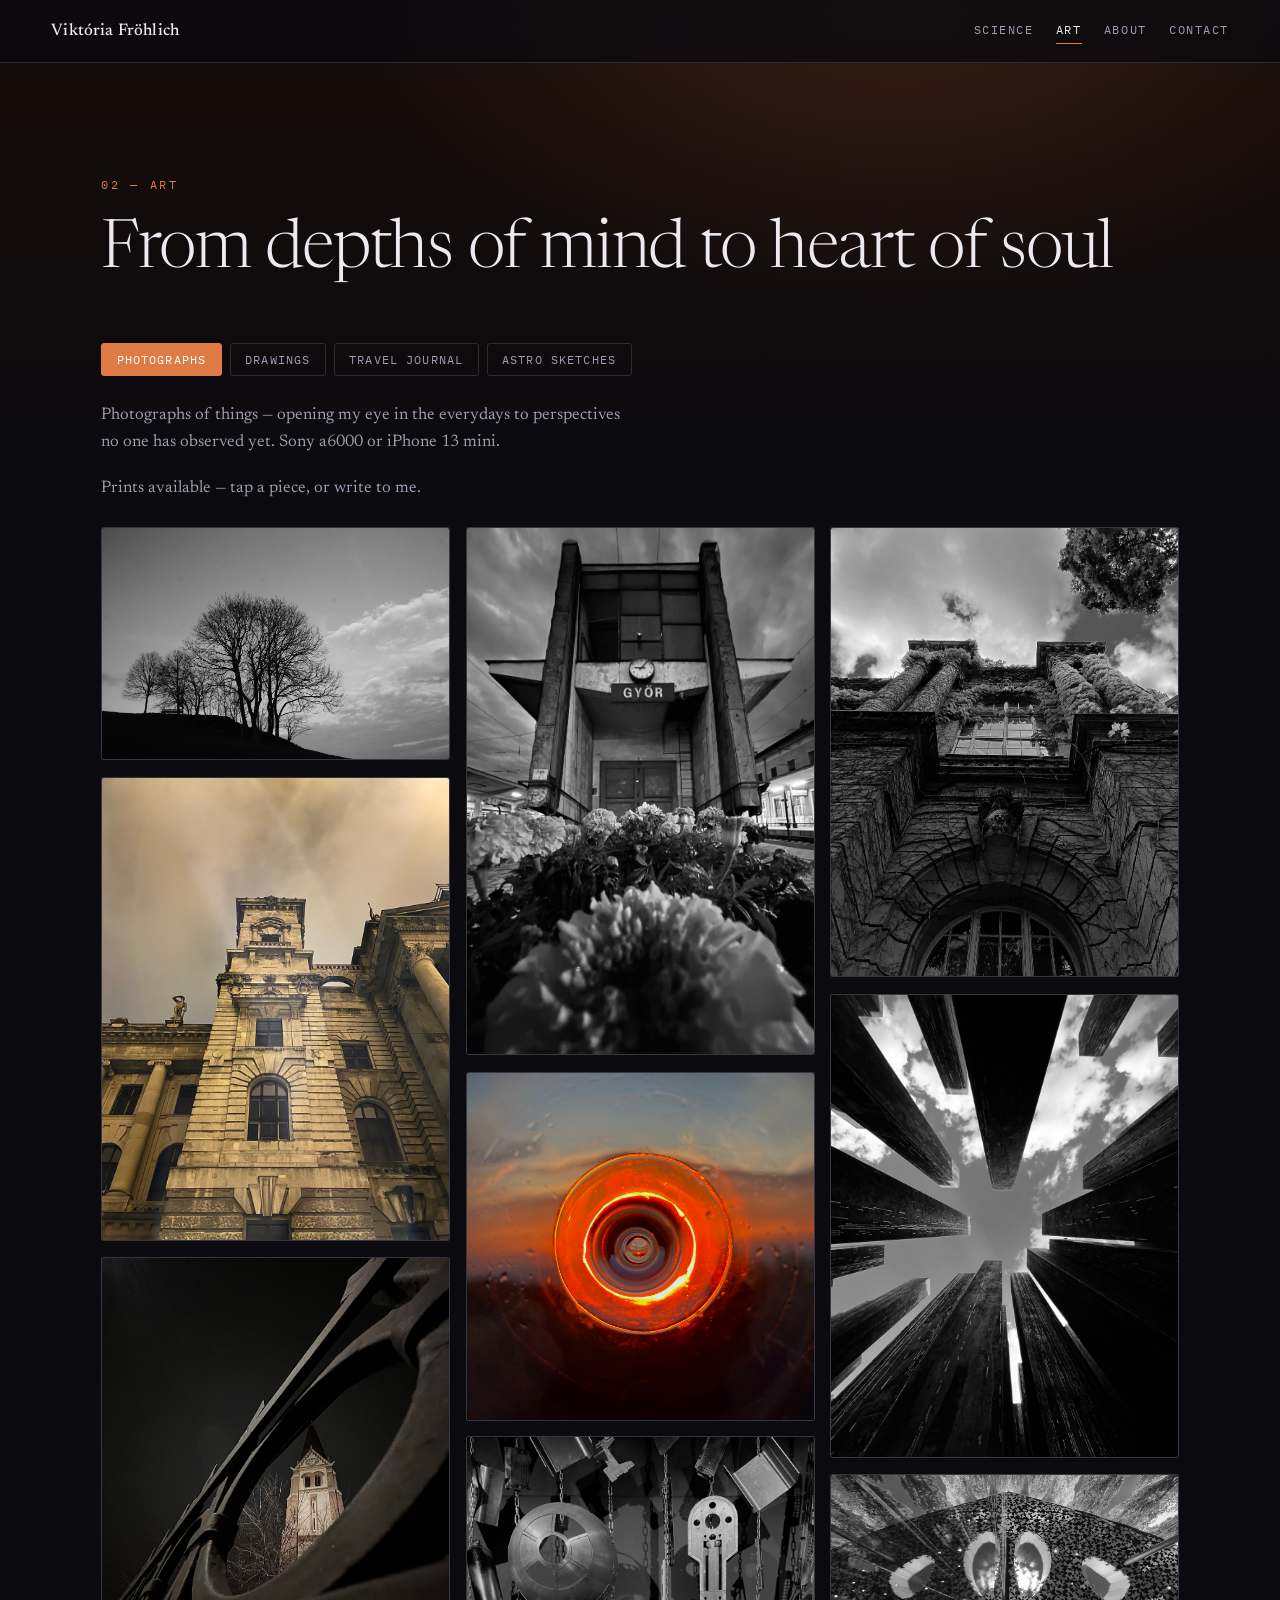
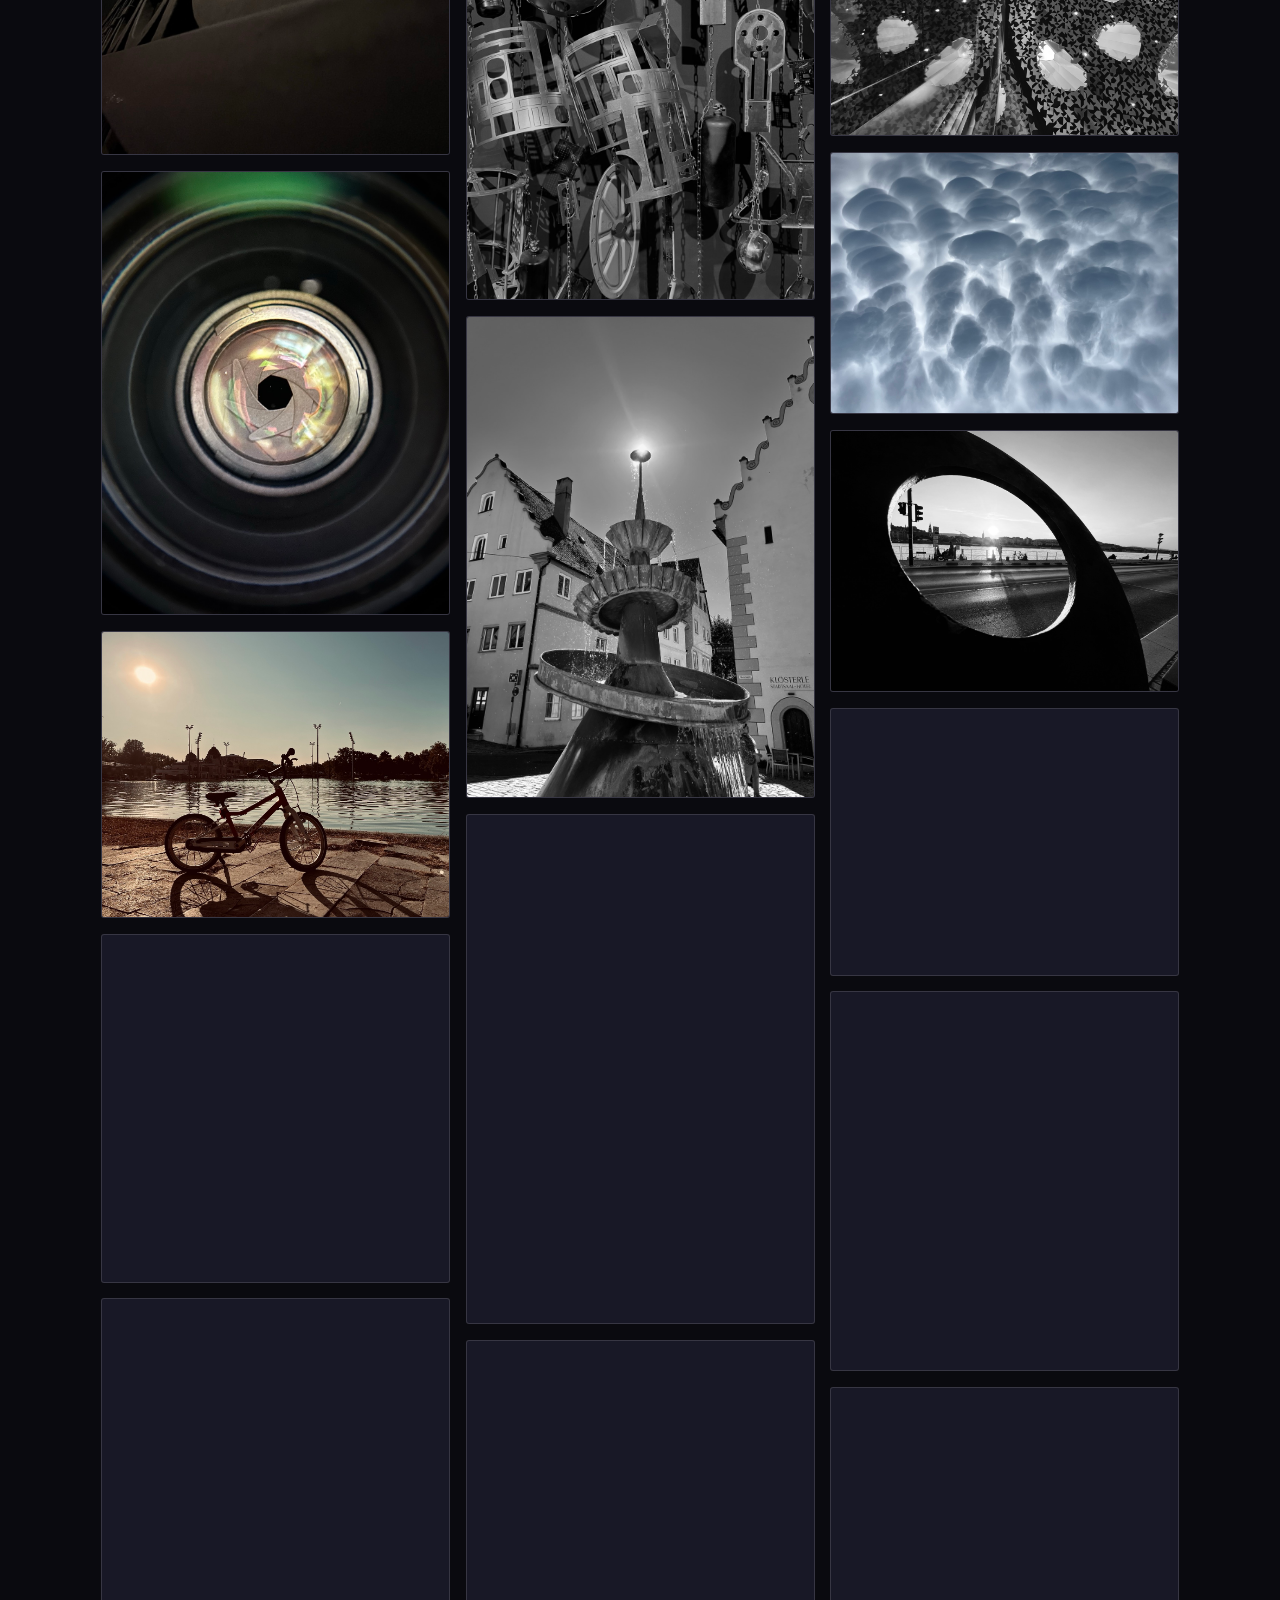
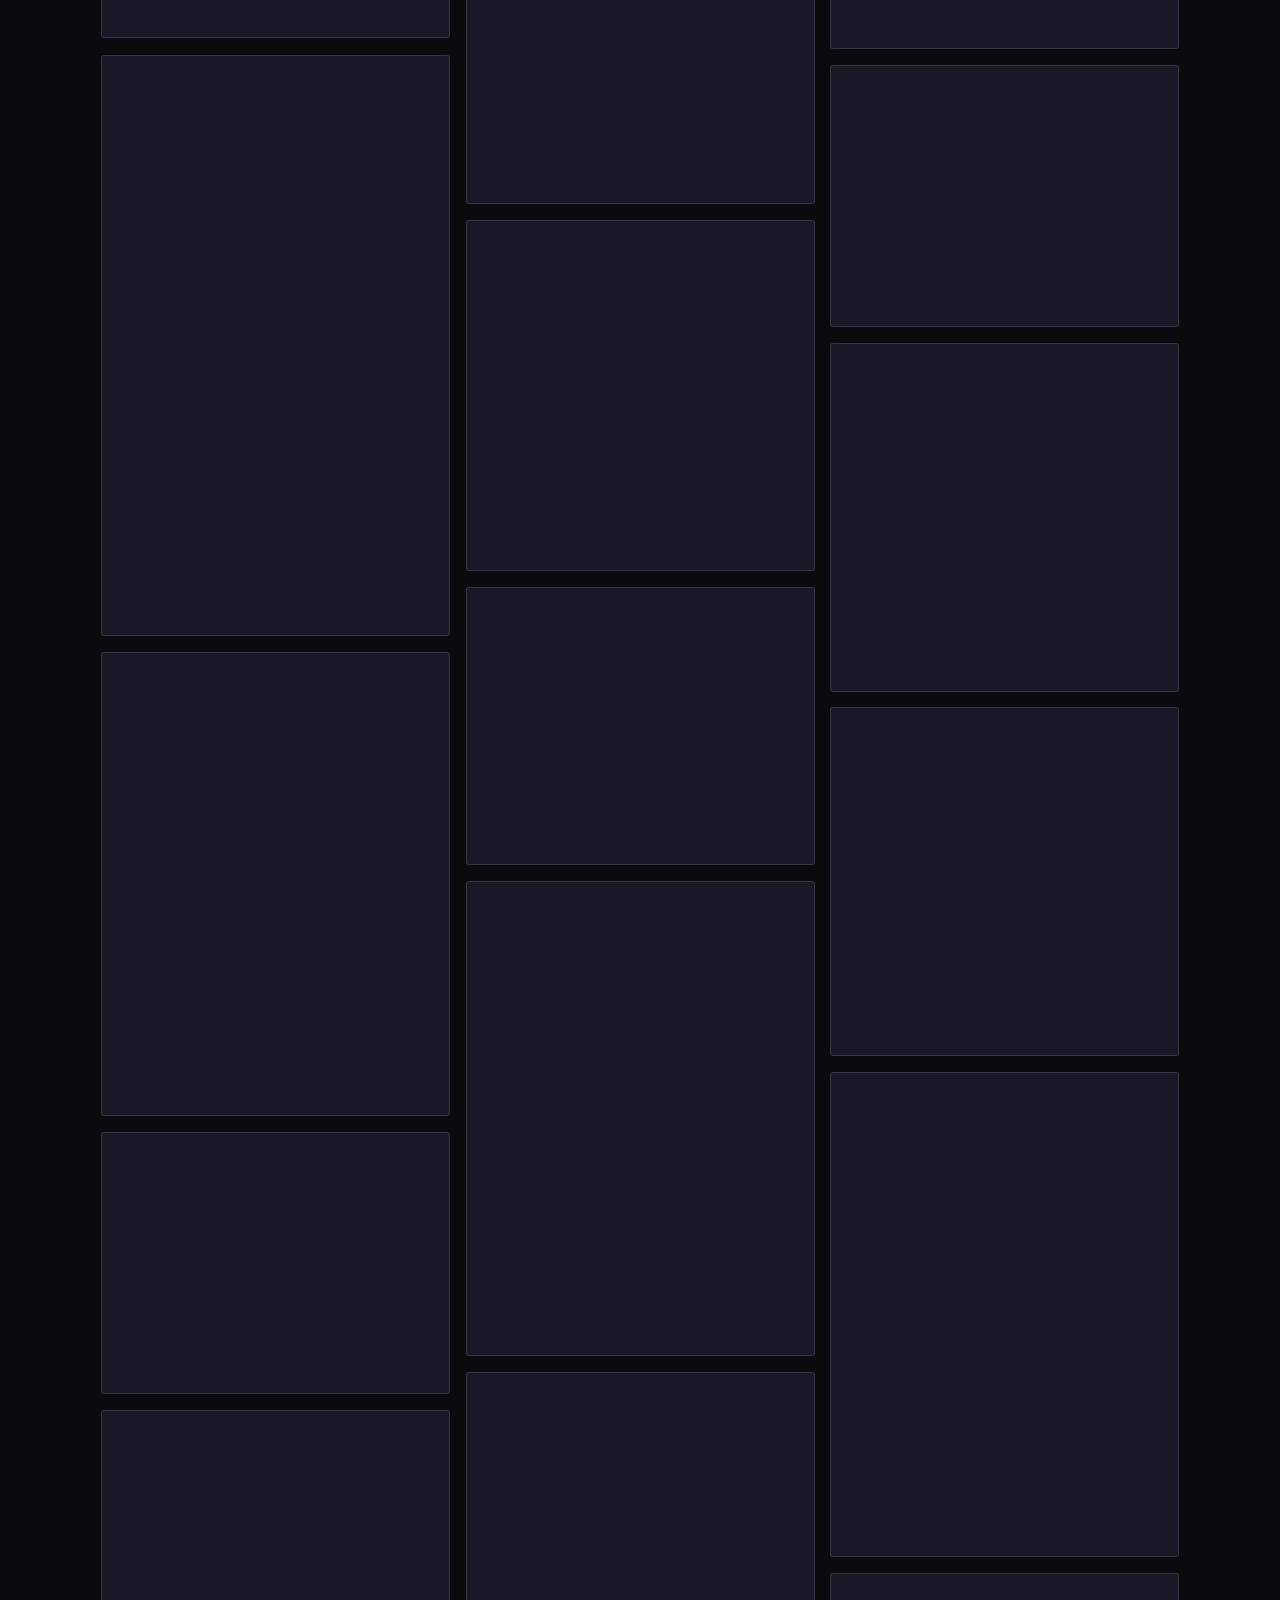
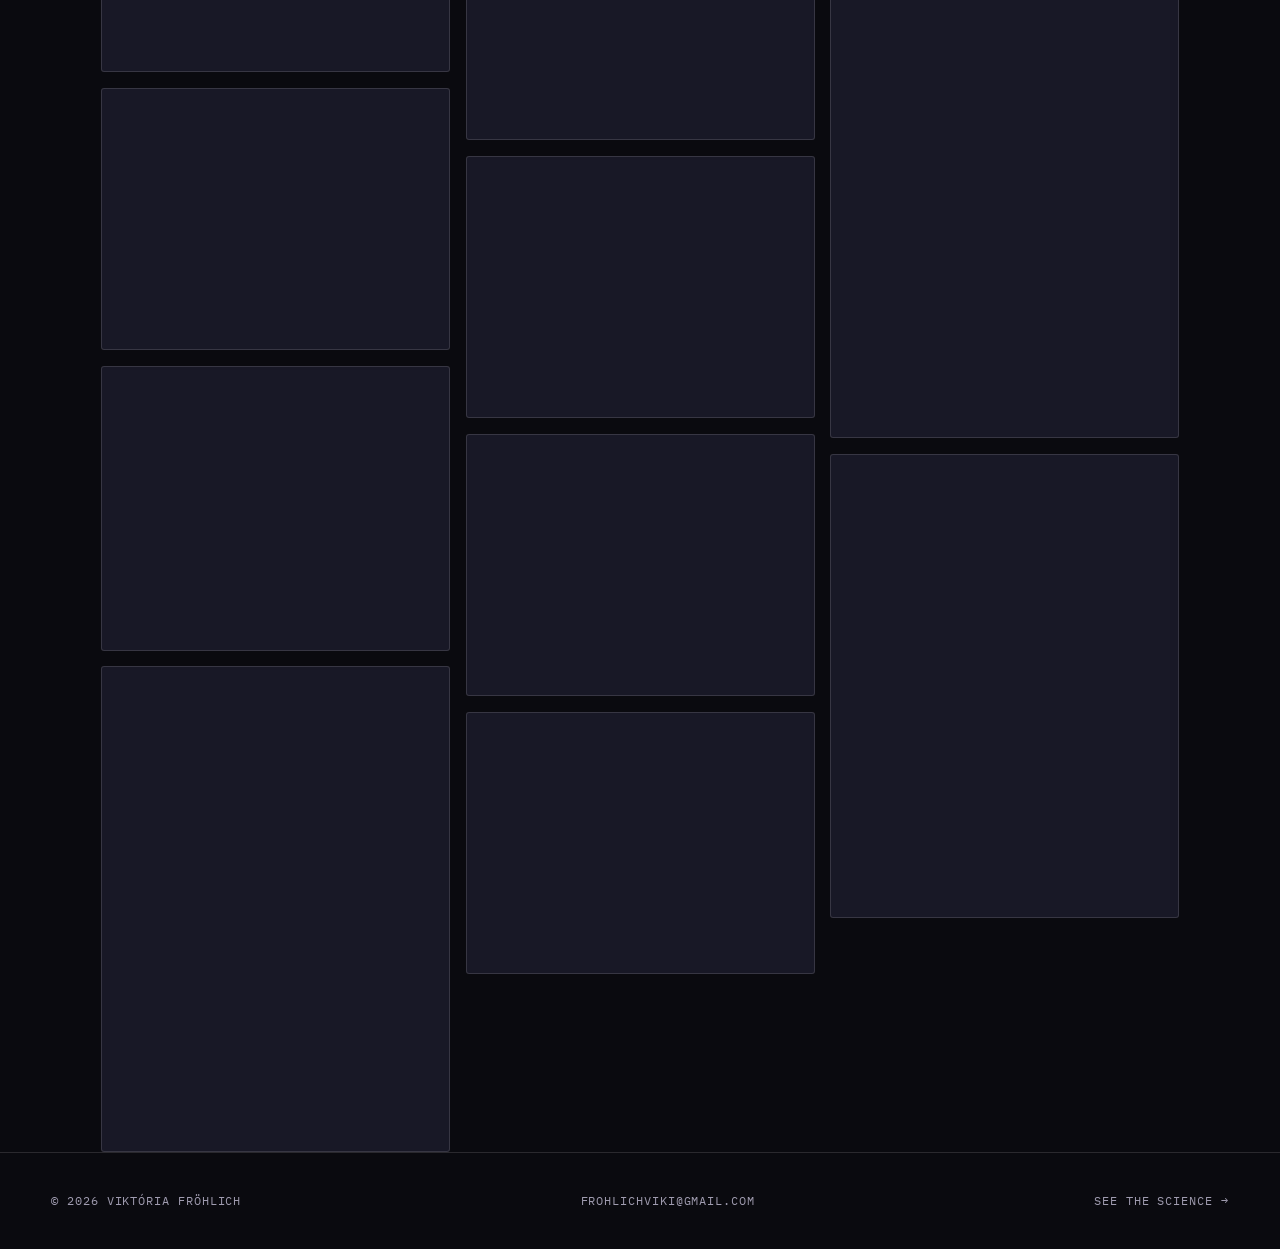
==== commit 028e853d: "." ====
--- a/art.html
+++ b/art.html
@@ -77,171 +77,171 @@
     <!--            -->
 
     <div class="shot" data-c="photo" data-title="Tranquil loneliness" data-year="" data-desc="Add a few words about this piece here — where it was made, what you were after, the story behind it.">
-      <img src="images/photo/_DSC1777 Large.jpeg" alt="Tranquil loneliness" loading="lazy" style="--ar:3/2">
+      <img width="1280" height="855" src="images/photo/DSC1777 Large.jpeg" alt="Tranquil loneliness" loading="lazy" style="--ar:3/2">
       <div class="meta"><span class="t">Tranquil loneliness</span></div></div>
 
     <!-- <div class="shot" data-c="photo" data-title="Untitled #02" data-year="" data-desc="Add a few words about this piece here — where it was made, what you were after, the story behind it.">
-      <img src="images/photo/_DSC1977 Large.jpeg" alt="Untitled #02" loading="lazy" style="--ar:2/3">
+      <img width="1280" height="853" src="images/photo/DSC1977 Large.jpeg" alt="Untitled #02" loading="lazy" style="--ar:2/3">
       <div class="meta"><span class="t">Untitled #02</span></div></div> -->
 
     <div class="shot" data-c="photo" data-title="Just like a postcard" data-year="" data-desc="Add a few words about this piece here — where it was made, what you were after, the story behind it.">
-      <img src="images/photo/IMG_0266%20Large.jpeg" alt="Just like a postcard" loading="lazy" style="--ar:4/5">
+      <img width="960" height="1280" src="images/photo/IMG_0266%20Large.jpeg" alt="Just like a postcard" loading="lazy" style="--ar:4/5">
       <div class="meta"><span class="t">Just like a postcard</span></div></div>
 
     <div class="shot" data-c="photo" data-title="Noir" data-year="" data-desc="Add a few words about this piece here — where it was made, what you were after, the story behind it.">
-      <img src="images/photo/IMG_0280%20Large.jpeg" alt="Noir" loading="lazy" style="--ar:1/1">
+      <img width="895" height="1280" src="images/photo/IMG_0280%20Large.jpeg" alt="Noir" loading="lazy" style="--ar:1/1">
       <div class="meta"><span class="t">Noir</span></div></div>
 
     <div class="shot" data-c="photo" data-title="The photographer's eye" data-year="" data-desc="Add a few words about this piece here — where it was made, what you were after, the story behind it.">
-      <img src="images/photo/IMG_0471%20Large.jpeg" alt="The photographer's eye" loading="lazy" style="--ar:3/4">
+      <img width="1003" height="1280" src="images/photo/IMG_0471%20Large.jpeg" alt="The photographer's eye" loading="lazy" style="--ar:3/4">
       <div class="meta"><span class="t">The photographer's eye</span></div></div>
 
     <div class="shot" data-c="photo" data-title="Bike at the lake" data-year="" data-desc="Add a few words about this piece here — where it was made, what you were after, the story behind it.">
-      <img src="images/photo/IMG_0928%20Large.jpeg" alt="Bike at the lake" loading="lazy" style="--ar:5/4">
+      <img width="1280" height="1053" src="images/photo/IMG_0928%20Large.jpeg" alt="Bike at the lake" loading="lazy" style="--ar:5/4">
       <div class="meta"><span class="t">Bike at the lake</span></div></div>
 
     <div class="shot" data-c="photo" data-title="Balloon flight" data-year="" data-desc="Add a few words about this piece here — where it was made, what you were after, the story behind it.">
-      <img src="images/photo/IMG_0970%20Large.jpeg" alt="Balloon flight" loading="lazy" style="--ar:3/2">
+      <img width="1280" height="1280" src="images/photo/IMG_0970%20Large.jpeg" alt="Balloon flight" loading="lazy" style="--ar:3/2">
       <div class="meta"><span class="t">Balloon flight</span></div></div>
 
     <div class="shot" data-c="photo" data-title="Train ride" data-year="" data-desc="Add a few words about this piece here — where it was made, what you were after, the story behind it.">
-      <img src="images/photo/IMG_1003%20Large.jpeg" alt="Train ride" loading="lazy" style="--ar:2/3">
+      <img width="1280" height="1250" src="images/photo/IMG_1003%20Large.jpeg" alt="Train ride" loading="lazy" style="--ar:2/3">
       <div class="meta"><span class="t">Train ride</span></div></div>
 
     <div class="shot" data-c="photo" data-title="Through the ages" data-year="" data-desc="Add a few words about this piece here — where it was made, what you were after, the story behind it.">
-      <img src="images/photo/IMG_1018%20Large.jpeg" alt="Through the ages" loading="lazy" style="--ar:4/5">
+      <img width="766" height="1280" src="images/photo/IMG_1018%20Large.jpeg" alt="Through the ages" loading="lazy" style="--ar:4/5">
       <div class="meta"><span class="t">Through the ages</span></div></div>
 
     <div class="shot" data-c="photo" data-title="City walls" data-year="" data-desc="Add a few words about this piece here — where it was made, what you were after, the story behind it.">
-      <img src="images/photo/IMG_1503%20Large.jpeg" alt="City walls" loading="lazy" style="--ar:1/1">
+      <img width="960" height="1280" src="images/photo/IMG_1503%20Large.jpeg" alt="City walls" loading="lazy" style="--ar:1/1">
       <div class="meta"><span class="t">City walls</span></div></div>
 
     <div class="shot" data-c="photo" data-title="Lookout/outlook" data-year="" data-desc="Add a few words about this piece here — where it was made, what you were after, the story behind it.">
-      <img src="images/photo/IMG_1936%20Large.jpeg" alt="Lookout/outlook" loading="lazy" style="--ar:3/4">
+      <img width="1280" height="960" src="images/photo/IMG_1936%20Large.jpeg" alt="Lookout/outlook" loading="lazy" style="--ar:3/4">
       <div class="meta"><span class="t">Lookout/outlook</span></div></div>
 
     <div class="shot" data-c="photo" data-title="Breathe" data-year="" data-desc="Add a few words about this piece here — where it was made, what you were after, the story behind it.">
-      <img src="images/photo/IMG_1959%20Large.jpeg" alt="Breathe" loading="lazy" style="--ar:5/4">
+      <img width="1280" height="960" src="images/photo/IMG_1959%20Large.jpeg" alt="Breathe" loading="lazy" style="--ar:5/4">
       <div class="meta"><span class="t">Breathe</span></div></div>
 
     <div class="shot" data-c="photo" data-title="Tyndall" data-year="" data-desc="Add a few words about this piece here — where it was made, what you were after, the story behind it.">
-      <img src="images/photo/IMG_2382%20Large.jpeg" alt="Tyndall" loading="lazy" style="--ar:3/2">
+      <img width="1280" height="960" src="images/photo/IMG_2382%20Large.jpeg" alt="Tyndall" loading="lazy" style="--ar:3/2">
       <div class="meta"><span class="t">Tyndall</span></div></div>
 
     <div class="shot" data-c="photo" data-title="Touch the Sun" data-year="" data-desc="Add a few words about this piece here — where it was made, what you were after, the story behind it.">
-      <img src="images/photo/IMG_2494%20Large.jpeg" alt="Touch the Sun" loading="lazy" style="--ar:2/3">
+      <img width="1280" height="1044" src="images/photo/IMG_2494%20Large.jpeg" alt="Touch the Sun" loading="lazy" style="--ar:2/3">
       <div class="meta"><span class="t">Touch the Sun</span></div></div>
 
     <div class="shot" data-c="photo" data-title="Happy little everydays" data-year="" data-desc="Add a few words about this piece here — where it was made, what you were after, the story behind it.">
-      <img src="images/photo/IMG_2526%20Large.jpeg" alt="Happy little everydays" loading="lazy" style="--ar:4/5">
+      <img width="916" height="1280" src="images/photo/IMG_2526%20Large.jpeg" alt="Happy little everydays" loading="lazy" style="--ar:4/5">
       <div class="meta"><span class="t">Happy little everydays</span></div></div>
 
     <div class="shot" data-c="photo" data-title="Modern times" data-year="" data-desc="Add a few words about this piece here — where it was made, what you were after, the story behind it.">
-      <img src="images/photo/IMG_2559%20Large.jpeg" alt="Modern times" loading="lazy" style="--ar:3/4">
+      <img width="843" height="1280" src="images/photo/IMG_2559%20Large.jpeg" alt="Modern times" loading="lazy" style="--ar:3/4">
       <div class="meta"><span class="t">Modern times</span></div></div>
 
     <div class="shot" data-c="photo" data-title="Ring of fire" data-year="" data-desc="Add a few words about this piece here — where it was made, what you were after, the story behind it.">
-      <img src="images/photo/IMG_2656%20Large.jpeg" alt="Ring of fire" loading="lazy" style="--ar:5/4">
+      <img width="1280" height="1280" src="images/photo/IMG_2656%20Large.jpeg" alt="Ring of fire" loading="lazy" style="--ar:5/4">
       <div class="meta"><span class="t">Ring of fire</span></div></div>
 
     <div class="shot" data-c="photo" data-title="R2-D..?" data-year="" data-desc="Add a few words about this piece here — where it was made, what you were after, the story behind it.">
-      <img src="images/photo/IMG_3397%20Large.jpeg" alt="R2-D..?" loading="lazy" style="--ar:3/2">
+      <img width="960" height="1280" src="images/photo/IMG_3397%20Large.jpeg" alt="R2-D..?" loading="lazy" style="--ar:3/2">
       <div class="meta"><span class="t">R2-D..?</span></div></div>
 
     <div class="shot" data-c="photo" data-title="Nördlingen" data-year="" data-desc="Add a few words about this piece here — where it was made, what you were after, the story behind it.">
-      <img src="images/photo/IMG_3711%20Large.jpeg" alt="Nördlingen" loading="lazy" style="--ar:2/3">
+      <img width="925" height="1280" src="images/photo/IMG_3711%20Large.jpeg" alt="Nördlingen" loading="lazy" style="--ar:2/3">
       <div class="meta"><span class="t">Nördlingen</span></div></div>
 
     <div class="shot" data-c="photo" data-title="Paris lights" data-year="" data-desc="Add a few words about this piece here — where it was made, what you were after, the story behind it.">
-      <img src="images/photo/IMG_3779%20Large.jpeg" alt="Paris lights" loading="lazy" style="--ar:4/5">
+      <img width="873" height="1280" src="images/photo/IMG_3779%20Large.jpeg" alt="Paris lights" loading="lazy" style="--ar:4/5">
       <div class="meta"><span class="t">Paris lights</span></div></div>
 
     <div class="shot" data-c="photo" data-title="Up the tower" data-year="" data-desc="Add a few words about this piece here — where it was made, what you were after, the story behind it.">
-      <img src="images/photo/IMG_4007%20Large.jpeg" alt="Up the tower" loading="lazy" style="--ar:1/1">
+      <img width="960" height="1280" src="images/photo/IMG_4007%20Large.jpeg" alt="Up the tower" loading="lazy" style="--ar:1/1">
       <div class="meta"><span class="t">Up the tower</span></div></div>
 
     <div class="shot" data-c="photo" data-title="Ghost of Piszkés" data-year="" data-desc="Add a few words about this piece here — where it was made, what you were after, the story behind it.">
-      <img src="images/photo/IMG_4290%20Large.jpeg" alt="Ghost of Piszkés" loading="lazy" style="--ar:3/4">
+      <img width="1271" height="1280" src="images/photo/IMG_4290%20Large.jpeg" alt="Ghost of Piszkés" loading="lazy" style="--ar:3/4">
       <div class="meta"><span class="t">Ghost of Piszkés</span></div></div>
 
     <div class="shot" data-c="photo" data-title="Bridge of freedom" data-year="" data-desc="Add a few words about this piece here — where it was made, what you were after, the story behind it.">
-      <img src="images/photo/IMG_4354%20Large.jpeg" alt="Bridge of freedom" loading="lazy" style="--ar:5/4">
+      <img width="1280" height="1019" src="images/photo/IMG_4354%20Large.jpeg" alt="Bridge of freedom" loading="lazy" style="--ar:5/4">
       <div class="meta"><span class="t">Bridge of freedom</span></div></div>
 
     <div class="shot" data-c="photo" data-title="Urban" data-year="" data-desc="Add a few words about this piece here — where it was made, what you were after, the story behind it.">
-      <img src="images/photo/IMG_4365%20Large.jpeg" alt="Urban" loading="lazy" style="--ar:3/2">
+      <img width="937" height="1280" src="images/photo/IMG_4365%20Large.jpeg" alt="Urban" loading="lazy" style="--ar:3/2">
       <div class="meta"><span class="t">Urban</span></div></div>
 
     <div class="shot" data-c="photo" data-title="Swirl of flowers" data-year="" data-desc="Add a few words about this piece here — where it was made, what you were after, the story behind it.">
-      <img src="images/photo/IMG_4382%20Large.jpeg" alt="Swirl of flowers" loading="lazy" style="--ar:2/3">
+      <img width="1213" height="1280" src="images/photo/IMG_4382%20Large.jpeg" alt="Swirl of flowers" loading="lazy" style="--ar:2/3">
       <div class="meta"><span class="t">Swirl of flowers</span></div></div>
 
     <div class="shot" data-c="photo" data-title="Aurora 2026" data-year="" data-desc="Add a few words about this piece here — where it was made, what you were after, the story behind it.">
-      <img src="images/photo/IMG_4410%20Large.jpeg" alt="Aurora 2026" loading="lazy" style="--ar:4/5">
+      <img width="1280" height="960" src="images/photo/IMG_4410%20Large.jpeg" alt="Aurora 2026" loading="lazy" style="--ar:4/5">
       <div class="meta"><span class="t">Aurora 2026</span></div></div>
 
     <div class="shot" data-c="photo" data-title="Basketball" data-year="" data-desc="Add a few words about this piece here — where it was made, what you were after, the story behind it.">
-      <img src="images/photo/IMG_5013%20Large.jpeg" alt="Basketball" loading="lazy" style="--ar:1/1">
+      <img width="1280" height="960" src="images/photo/IMG_5013%20Large.jpeg" alt="Basketball" loading="lazy" style="--ar:1/1">
       <div class="meta"><span class="t">Basketball</span></div></div>
 
     <div class="shot" data-c="photo" data-title="The day we met" data-year="" data-desc="Add a few words about this piece here — where it was made, what you were after, the story behind it.">
-      <img src="images/photo/IMG_5534%20Large.jpeg" alt="The day we met" loading="lazy" style="--ar:3/4">
+      <img width="1280" height="960" src="images/photo/IMG_5534%20Large.jpeg" alt="The day we met" loading="lazy" style="--ar:3/4">
       <div class="meta"><span class="t">The day we met</span></div></div>
 
     <div class="shot" data-c="photo" data-title="Time" data-year="" data-desc="Add a few words about this piece here — where it was made, what you were after, the story behind it.">
-      <img src="images/photo/IMG_5717%20Large.jpeg" alt="Time" loading="lazy" style="--ar:5/4">
+      <img width="989" height="1280" src="images/photo/IMG_5717%20Large.jpeg" alt="Time" loading="lazy" style="--ar:5/4">
       <div class="meta"><span class="t">Time</span></div></div>
 
     <div class="shot" data-c="photo" data-title="Cityscape" data-year="" data-desc="Add a few words about this piece here — where it was made, what you were after, the story behind it.">
-      <img src="images/photo/IMG_5741%20Large.jpeg" alt="Cityscape" loading="lazy" style="--ar:3/2">
+      <img width="960" height="1280" src="images/photo/IMG_5741%20Large.jpeg" alt="Cityscape" loading="lazy" style="--ar:3/2">
       <div class="meta"><span class="t">Cityscape</span></div></div>
 
     <div class="shot" data-c="photo" data-title="Spaceship" data-year="" data-desc="Add a few words about this piece here — where it was made, what you were after, the story behind it.">
-      <img src="images/photo/IMG_5757%20Large.jpeg" alt="Spaceship" loading="lazy" style="--ar:2/3">
+      <img width="1280" height="960" src="images/photo/IMG_5757%20Large.jpeg" alt="Spaceship" loading="lazy" style="--ar:2/3">
       <div class="meta"><span class="t">Spaceship</span></div></div>
 
     <div class="shot" data-c="photo" data-title="Mammatus fungus" data-year="" data-desc="Add a few words about this piece here — where it was made, what you were after, the story behind it.">
-      <img src="images/photo/IMG_6086%20Large.jpeg" alt="Mammatus fungus" loading="lazy" style="--ar:4/5">
+      <img width="1280" height="960" src="images/photo/IMG_6086%20Large.jpeg" alt="Mammatus fungus" loading="lazy" style="--ar:4/5">
       <div class="meta"><span class="t">Mammatus fungus</span></div></div>
 
     <div class="shot" data-c="photo" data-title="Binhole" data-year="" data-desc="Add a few words about this piece here — where it was made, what you were after, the story behind it.">
-      <img src="images/photo/IMG_6208%20Large.jpeg" alt="Binhole" loading="lazy" style="--ar:1/1">
+      <img width="1280" height="960" src="images/photo/IMG_6208%20Large.jpeg" alt="Binhole" loading="lazy" style="--ar:1/1">
       <div class="meta"><span class="t">Binhole</span></div></div>
 
     <div class="shot" data-c="photo" data-title="Mirror" data-year="" data-desc="Add a few words about this piece here — where it was made, what you were after, the story behind it.">
-      <img src="images/photo/IMG_6566%20Large.jpeg" alt="Mirror" loading="lazy" style="--ar:3/4">
+      <img width="1280" height="981" src="images/photo/IMG_6566%20Large.jpeg" alt="Mirror" loading="lazy" style="--ar:3/4">
       <div class="meta"><span class="t">Mirror</span></div></div>
 
     <div class="shot" data-c="photo" data-title="Enchanted forest" data-year="" data-desc="Add a few words about this piece here — where it was made, what you were after, the story behind it.">
-      <img src="images/photo/IMG_6825%20Large.jpeg" alt="Enchanted forest" loading="lazy" style="--ar:5/4">
+      <img width="1174" height="1280" src="images/photo/IMG_6825%20Large.jpeg" alt="Enchanted forest" loading="lazy" style="--ar:5/4">
       <div class="meta"><span class="t">Enchanted forest</span></div></div>
 
     <div class="shot" data-c="photo" data-title="Retroland" data-year="" data-desc="Add a few words about this piece here — where it was made, what you were after, the story behind it.">
-      <img src="images/photo/IMG_6906%20Large.jpeg" alt="Retroland" loading="lazy" style="--ar:3/2">
+      <img width="1280" height="960" src="images/photo/IMG_6906%20Large.jpeg" alt="Retroland" loading="lazy" style="--ar:3/2">
       <div class="meta"><span class="t">Retroland</span></div></div>
 
     <div class="shot" data-c="photo" data-title="Lovers in the wind" data-year="" data-desc="Add a few words about this piece here — where it was made, what you were after, the story behind it.">
-      <img src="images/photo/IMG_6952%20Large.jpeg" alt="Lovers in the wind" loading="lazy" style="--ar:2/3">
+      <img width="1280" height="960" src="images/photo/IMG_6952%20Large.jpeg" alt="Lovers in the wind" loading="lazy" style="--ar:2/3">
       <div class="meta"><span class="t">Lovers in the wind</span></div></div>
 
     <div class="shot" data-c="photo" data-title="Mike Oldfield album cover" data-year="" data-desc="Add a few words about this piece here — where it was made, what you were after, the story behind it.">
-      <img src="images/photo/IMG_7038%20Large.jpeg" alt="Mike Oldfield album cover" loading="lazy" style="--ar:4/5">
+      <img width="1280" height="1280" src="images/photo/IMG_7038%20Large.jpeg" alt="Mike Oldfield album cover" loading="lazy" style="--ar:4/5">
       <div class="meta"><span class="t">Mike Oldfield album cover</span></div></div>
 
     <div class="shot" data-c="photo" data-title="Tubular sunset" data-year="" data-desc="Add a few words about this piece here — where it was made, what you were after, the story behind it.">
-      <img src="images/photo/IMG_7114%20Large.jpeg" alt="Tubular sunset" loading="lazy" style="--ar:1/1">
+      <img width="1118" height="1118" src="images/photo/IMG_7114%20Large.jpeg" alt="Tubular sunset" loading="lazy" style="--ar:1/1">
       <div class="meta"><span class="t">Tubular sunset</span></div></div>
 
     <div class="shot" data-c="photo" data-title="Gaze of fire" data-year="" data-desc="Add a few words about this piece here — where it was made, what you were after, the story behind it.">
-      <img src="images/photo/IMG_7663%20Large.jpeg" alt="Gaze of fire" loading="lazy" style="--ar:3/4">
+      <img width="919" height="1280" src="images/photo/IMG_7663%20Large.jpeg" alt="Gaze of fire" loading="lazy" style="--ar:3/4">
       <div class="meta"><span class="t">Gaze of fire</span></div></div>
 
     <div class="shot" data-c="photo" data-title="Bridge - up or down?" data-year="" data-desc="Add a few words about this piece here — where it was made, what you were after, the story behind it.">
-      <img src="images/photo/IMG_8152%20Large.jpeg" alt="Bridge - up or down?" loading="lazy" style="--ar:5/4">
+      <img width="957" height="1280" src="images/photo/IMG_8152%20Large.jpeg" alt="Bridge - up or down?" loading="lazy" style="--ar:5/4">
       <div class="meta"><span class="t">Bridge - up or down?</span></div></div>
 
     <div class="shot" data-c="photo" data-title="Reach above" data-year="" data-desc="Add a few words about this piece here — where it was made, what you were after, the story behind it.">
-      <img src="images/photo/IMG_8637%20Large.jpeg" alt="Reach above" loading="lazy" style="--ar:3/2">
+      <img width="960" height="1280" src="images/photo/IMG_8637%20Large.jpeg" alt="Reach above" loading="lazy" style="--ar:3/2">
       <div class="meta"><span class="t">Reach above</span></div></div>
 
     <!--            -->
@@ -249,171 +249,171 @@
     <!--            -->
 
     <div class="shot" data-c="drawing" data-title="Pears" data-year="" data-desc="Add a few words about this piece — medium, when you made it, what you were after.">
-      <img src="images/draw/IMG_5315%20Large.jpeg" alt="Pears" loading="lazy" style="--ar:3/4">
+      <img width="960" height="1280" src="images/draw/IMG_5315%20Large.jpeg" alt="Pears" loading="lazy" style="--ar:3/4">
       <div class="meta"><span class="t">Pears</span></div></div>
 
     <div class="shot" data-c="drawing" data-title="Brkn" data-year="" data-desc="Add a few words about this piece — medium, when you made it, what you were after.">
-      <img src="images/draw/IMG_5319%20Large.jpeg" alt="Brkn" loading="lazy" style="--ar:4/5">
+      <img width="1280" height="960" src="images/draw/IMG_5319%20Large.jpeg" alt="Brkn" loading="lazy" style="--ar:4/5">
       <div class="meta"><span class="t">Brkn</span></div></div>
 
     <div class="shot" data-c="drawing" data-title="That one in a million" data-year="" data-desc="Add a few words about this piece — medium, when you made it, what you were after.">
-      <img src="images/draw/IMG_5320%20Large.jpeg" alt="That one in a million" loading="lazy" style="--ar:1/1">
+      <img width="960" height="1280" src="images/draw/IMG_5320%20Large.jpeg" alt="That one in a million" loading="lazy" style="--ar:1/1">
       <div class="meta"><span class="t">That one in a million</span></div></div>
 
     <div class="shot" data-c="drawing" data-title="Fire" data-year="" data-desc="Add a few words about this piece — medium, when you made it, what you were after.">
-      <img src="images/draw/IMG_5321%20Large.jpeg" alt="Fire" loading="lazy" style="--ar:5/4">
+      <img width="960" height="1280" src="images/draw/IMG_5321%20Large.jpeg" alt="Fire" loading="lazy" style="--ar:5/4">
       <div class="meta"><span class="t">Fire</span></div></div>
 
     <div class="shot" data-c="drawing" data-title="Dreamy sunset" data-year="" data-desc="Add a few words about this piece — medium, when you made it, what you were after.">
-      <img src="images/draw/IMG_5323%20Large.jpeg" alt="Dreamy sunset" loading="lazy" style="--ar:2/3">
+      <img width="1280" height="960" src="images/draw/IMG_5323%20Large.jpeg" alt="Dreamy sunset" loading="lazy" style="--ar:2/3">
       <div class="meta"><span class="t">Dreamy sunset</span></div></div>
 
     <div class="shot" data-c="drawing" data-title="Portal in the woods" data-year="" data-desc="Add a few words about this piece — medium, when you made it, what you were after.">
-      <img src="images/draw/IMG_5324%20Large.jpeg" alt="Portal in the woods" loading="lazy" style="--ar:3/2">
+      <img width="960" height="1280" src="images/draw/IMG_5324%20Large.jpeg" alt="Portal in the woods" loading="lazy" style="--ar:3/2">
       <div class="meta"><span class="t">Portal in the woods</span></div></div>
 
     <div class="shot" data-c="drawing" data-title="Me." data-year="" data-desc="Add a few words about this piece — medium, when you made it, what you were after.">
-      <img src="images/draw/IMG_5327%20Large.jpeg" alt="Me." loading="lazy" style="--ar:3/4">
+      <img width="960" height="1280" src="images/draw/IMG_5327%20Large.jpeg" alt="Me." loading="lazy" style="--ar:3/4">
       <div class="meta"><span class="t">Me.</span></div></div>
 
     <div class="shot" data-c="drawing" data-title="Shadow work" data-year="" data-desc="Add a few words about this piece — medium, when you made it, what you were after.">
-      <img src="images/draw/IMG_5328%20Large.jpeg" alt="Shadow work" loading="lazy" style="--ar:4/5">
+      <img width="1280" height="960" src="images/draw/IMG_5328%20Large.jpeg" alt="Shadow work" loading="lazy" style="--ar:4/5">
       <div class="meta"><span class="t">Shadow work</span></div></div>
 
     <div class="shot" data-c="drawing" data-title="Lead me" data-year="" data-desc="Add a few words about this piece — medium, when you made it, what you were after.">
-      <img src="images/draw/IMG_5329%20Large.jpeg" alt="Lead me" loading="lazy" style="--ar:1/1">
+      <img width="960" height="1280" src="images/draw/IMG_5329%20Large.jpeg" alt="Lead me" loading="lazy" style="--ar:1/1">
       <div class="meta"><span class="t">Lead me</span></div></div>
 
     <div class="shot" data-c="drawing" data-title="Universes" data-year="" data-desc="Add a few words about this piece — medium, when you made it, what you were after.">
-      <img src="images/draw/IMG_5333%20Large.jpeg" alt="Universes" loading="lazy" style="--ar:5/4">
+      <img width="1280" height="960" src="images/draw/IMG_5333%20Large.jpeg" alt="Universes" loading="lazy" style="--ar:5/4">
       <div class="meta"><span class="t">Universes</span></div></div>
 
     <div class="shot" data-c="drawing" data-title="Pull the sky away" data-year="" data-desc="Add a few words about this piece — medium, when you made it, what you were after.">
-      <img src="images/draw/IMG_5334%20Large.jpeg" alt="Pull the sky away" loading="lazy" style="--ar:2/3">
+      <img width="1280" height="870" src="images/draw/IMG_5334%20Large.jpeg" alt="Pull the sky away" loading="lazy" style="--ar:2/3">
       <div class="meta"><span class="t">Pull the sky away</span></div></div>
 
     <div class="shot" data-c="drawing" data-title="Life/Death" data-year="" data-desc="Add a few words about this piece — medium, when you made it, what you were after.">
-      <img src="images/draw/IMG_5335%20Large.jpeg" alt="Life/Death" loading="lazy" style="--ar:3/2">
+      <img width="960" height="1280" src="images/draw/IMG_5335%20Large.jpeg" alt="Life/Death" loading="lazy" style="--ar:3/2">
       <div class="meta"><span class="t">Life/Death</span></div></div>
 
     <div class="shot" data-c="drawing" data-title="Warmth of fire" data-year="" data-desc="Add a few words about this piece — medium, when you made it, what you were after.">
-      <img src="images/draw/IMG_5338%20Large.jpeg" alt="Warmth of fire" loading="lazy" style="--ar:3/4">
+      <img width="960" height="1280" src="images/draw/IMG_5338%20Large.jpeg" alt="Warmth of fire" loading="lazy" style="--ar:3/4">
       <div class="meta"><span class="t">Warmth of fire</span></div></div>
 
     <div class="shot" data-c="drawing" data-title="POSCA trial" data-year="" data-desc="Add a few words about this piece — medium, when you made it, what you were after.">
-      <img src="images/draw/IMG_5340%20Large.jpeg" alt="POSCA trial" loading="lazy" style="--ar:4/5">
+      <img width="1280" height="960" src="images/draw/IMG_5340%20Large.jpeg" alt="POSCA trial" loading="lazy" style="--ar:4/5">
       <div class="meta"><span class="t">POSCA trial</span></div></div>
 
     <div class="shot" data-c="drawing" data-title="Threshhold" data-year="" data-desc="Add a few words about this piece — medium, when you made it, what you were after.">
-      <img src="images/draw/IMG_5860%20Large.jpeg" alt="Threshhold" loading="lazy" style="--ar:1/1">
+      <img width="510" height="719" src="images/draw/IMG_5860%20Large.jpeg" alt="Threshhold" loading="lazy" style="--ar:1/1">
       <div class="meta"><span class="t">Threshhold</span></div></div>
 
-    <div class="shot" data-c="drawing" data-title="Master-piece" data-year="" data-desc="Add a few words about this piece — medium, when you made it, what you were after.">
-      <img src="images/draw/IMG_6671%20Large.jpeg" alt="Master-piece" loading="lazy" style="--ar:5/4">
-      <div class="meta"><span class="t">Master-piece</span></div></div>
+    <!-- <div class="shot" data-c="drawing" data-title="Master-piece" data-year="" data-desc="Add a few words about this piece — medium, when you made it, what you were after.">
+      <img width="411" height="1240" src="images/draw/IMG_6671%20Large.jpeg" alt="Master-piece" loading="lazy" style="--ar:5/4">
+      <div class="meta"><span class="t">Master-piece</span></div></div> -->
 
     <!--            -->
     <!--   ASTRO    -->
     <!--            -->
 
     <div class="shot" data-c="astro" data-title="M31" data-year="" data-desc="Add a note about this observation — the object, date, instrument, and conditions.">
-      <img src="images/astro/025R%20Large.jpeg" alt="M31" loading="lazy" style="--ar:1/1">
+      <img width="1280" height="1228" src="images/astro/025R%20Large.jpeg" alt="M31" loading="lazy" style="--ar:1/1">
       <div class="meta"><span class="t">M31</span></div></div>
 
     <div class="shot" data-c="astro" data-title="M27" data-year="" data-desc="Add a note about this observation — the object, date, instrument, and conditions.">
-      <img src="images/astro/028R%20Large.jpeg" alt="M27" loading="lazy" style="--ar:4/5">
+      <img width="1280" height="1211" src="images/astro/028R%20Large.jpeg" alt="M27" loading="lazy" style="--ar:4/5">
       <div class="meta"><span class="t">M27</span></div></div>
 
     <div class="shot" data-c="astro" data-title="Lambert crater" data-year="" data-desc="Add a note about this observation — the object, date, instrument, and conditions.">
-      <img src="images/astro/061R%20Large.jpeg" alt="Lambert crater" loading="lazy" style="--ar:3/4">
+      <img width="1202" height="1280" src="images/astro/061R%20Large.jpeg" alt="Lambert crater" loading="lazy" style="--ar:3/4">
       <div class="meta"><span class="t">Lambert crater</span></div></div>
 
     <div class="shot" data-c="astro" data-title="Jansen crater" data-year="" data-desc="Add a note about this observation — the object, date, instrument, and conditions.">
-      <img src="images/astro/154R%20Large.jpeg" alt="Jansen crater" loading="lazy" style="--ar:5/4">
+      <img width="1280" height="1133" src="images/astro/154R%20Large.jpeg" alt="Jansen crater" loading="lazy" style="--ar:5/4">
       <div class="meta"><span class="t">Jansen crater</span></div></div>
 
     <div class="shot" data-c="astro" data-title="Archimedes crater" data-year="" data-desc="Add a note about this observation — the object, date, instrument, and conditions.">
-      <img src="images/astro/019R%20Large.jpeg" alt="Archimedes crater" loading="lazy" style="--ar:2/3">
+      <img width="1268" height="1280" src="images/astro/019R%20Large.jpeg" alt="Archimedes crater" loading="lazy" style="--ar:2/3">
       <div class="meta"><span class="t">Archimedes crater</span></div></div>
 
     <div class="shot" data-c="astro" data-title="Gassendi crater" data-year="" data-desc="Add a note about this observation — the object, date, instrument, and conditions.">
-      <img src="images/astro/022R%20Large.jpeg" alt="Gassendi crater" loading="lazy" style="--ar:3/2">
+      <img width="771" height="1280" src="images/astro/022R%20Large.jpeg" alt="Gassendi crater" loading="lazy" style="--ar:3/2">
       <div class="meta"><span class="t">Gassendi crater</span></div></div>
 
     <div class="shot" data-c="astro" data-title="M11" data-year="" data-desc="Add a note about this observation — the object, date, instrument, and conditions.">
-      <img src="images/astro/030R%20Large.jpeg" alt="M11" loading="lazy" style="--ar:1/1">
+      <img width="1280" height="1271" src="images/astro/030R%20Large.jpeg" alt="M11" loading="lazy" style="--ar:1/1">
       <div class="meta"><span class="t">M11</span></div></div>
 
     <div class="shot" data-c="astro" data-title="M13" data-year="" data-desc="Add a note about this observation — the object, date, instrument, and conditions.">
-      <img src="images/astro/031R%20Large.jpeg" alt="M13" loading="lazy" style="--ar:4/5">
+      <img width="1259" height="1280" src="images/astro/031R%20Large.jpeg" alt="M13" loading="lazy" style="--ar:4/5">
       <div class="meta"><span class="t">M13</span></div></div>
 
     <div class="shot" data-c="astro" data-title="NGC884/869" data-year="" data-desc="Add a note about this observation — the object, date, instrument, and conditions.">
-      <img src="images/astro/033R%20Large.jpeg" alt="NGC884/869" loading="lazy" style="--ar:3/4">
+      <img width="1280" height="1219" src="images/astro/033R%20Large.jpeg" alt="NGC884/869" loading="lazy" style="--ar:3/4">
       <div class="meta"><span class="t">NGC884/869</span></div></div>
 
     <div class="shot" data-c="astro" data-title="M17" data-year="" data-desc="Add a note about this observation — the object, date, instrument, and conditions.">
-      <img src="images/astro/036R%20Large.jpeg" alt="M17" loading="lazy" style="--ar:5/4">
+      <img width="1276" height="1280" src="images/astro/036R%20Large.jpeg" alt="M17" loading="lazy" style="--ar:5/4">
       <div class="meta"><span class="t">M17</span></div></div>
 
     <div class="shot" data-c="astro" data-title="NGC6888" data-year="" data-desc="Add a note about this observation — the object, date, instrument, and conditions.">
-      <img src="images/astro/039R%20Large.jpeg" alt="NGC6888" loading="lazy" style="--ar:2/3">
+      <img width="1254" height="1280" src="images/astro/039R%20Large.jpeg" alt="NGC6888" loading="lazy" style="--ar:2/3">
       <div class="meta"><span class="t">NGC6888</span></div></div>
 
     <div class="shot" data-c="astro" data-title="M33" data-year="" data-desc="Add a note about this observation — the object, date, instrument, and conditions.">
-      <img src="images/astro/041R%20Large.jpeg" alt="M33" loading="lazy" style="--ar:3/2">
+      <img width="1280" height="1267" src="images/astro/041R%20Large.jpeg" alt="M33" loading="lazy" style="--ar:3/2">
       <div class="meta"><span class="t">M33</span></div></div>
 
     <div class="shot" data-c="astro" data-title="M42" data-year="" data-desc="Add a note about this observation — the object, date, instrument, and conditions.">
-      <img src="images/astro/042R%20Large.jpeg" alt="M42" loading="lazy" style="--ar:1/1">
+      <img width="1280" height="1240" src="images/astro/042R%20Large.jpeg" alt="M42" loading="lazy" style="--ar:1/1">
       <div class="meta"><span class="t">M42</span></div></div>
 
     <div class="shot" data-c="astro" data-title="M37" data-year="" data-desc="Add a note about this observation — the object, date, instrument, and conditions.">
-      <img src="images/astro/055R%20Large.jpeg" alt="M37" loading="lazy" style="--ar:4/5">
+      <img width="1280" height="1280" src="images/astro/055R%20Large.jpeg" alt="M37" loading="lazy" style="--ar:4/5">
       <div class="meta"><span class="t">M37</span></div></div>
 
     <div class="shot" data-c="astro" data-title="NGC4565" data-year="" data-desc="Add a note about this observation — the object, date, instrument, and conditions.">
-      <img src="images/astro/067R%20Large.jpeg" alt="NGC4565" loading="lazy" style="--ar:3/4">
+      <img width="1280" height="1280" src="images/astro/067R%20Large.jpeg" alt="NGC4565" loading="lazy" style="--ar:3/4">
       <div class="meta"><span class="t">NGC4565</span></div></div>
 
     <div class="shot" data-c="astro" data-title="NGC7008" data-year="" data-desc="Add a note about this observation — the object, date, instrument, and conditions.">
-      <img src="images/astro/076R%20Large.jpeg" alt="NGC7008" loading="lazy" style="--ar:5/4">
+      <img width="1280" height="1280" src="images/astro/076R%20Large.jpeg" alt="NGC7008" loading="lazy" style="--ar:5/4">
       <div class="meta"><span class="t">NGC7008</span></div></div>
 
     <div class="shot" data-c="astro" data-title="Endymion crater" data-year="" data-desc="Add a note about this observation — the object, date, instrument, and conditions.">
-      <img src="images/astro/085R%20Large.jpeg" alt="Endymion crater" loading="lazy" style="--ar:2/3">
+      <img width="1280" height="1213" src="images/astro/085R%20Large.jpeg" alt="Endymion crater" loading="lazy" style="--ar:2/3">
       <div class="meta"><span class="t">Endymion crater</span></div></div>
 
     <div class="shot" data-c="astro" data-title="M64" data-year="" data-desc="Add a note about this observation — the object, date, instrument, and conditions.">
-      <img src="images/astro/107R%20Large.jpeg" alt="M64" loading="lazy" style="--ar:3/2">
+      <img width="1280" height="1061" src="images/astro/107R%20Large.jpeg" alt="M64" loading="lazy" style="--ar:3/2">
       <div class="meta"><span class="t">M64</span></div></div>
 
     <div class="shot" data-c="astro" data-title="Markarian's chain" data-year="" data-desc="Add a note about this observation — the object, date, instrument, and conditions.">
-      <img src="images/astro/114R%20Large.jpeg" alt="Markarian's chain" loading="lazy" style="--ar:1/1">
+      <img width="1280" height="1269" src="images/astro/114R%20Large.jpeg" alt="Markarian's chain" loading="lazy" style="--ar:1/1">
       <div class="meta"><span class="t">Markarian's chain</span></div></div>
 
     <div class="shot" data-c="astro" data-title="M82" data-year="" data-desc="Add a note about this observation — the object, date, instrument, and conditions.">
-      <img src="images/astro/116R%20Large.jpeg" alt="M82" loading="lazy" style="--ar:4/5">
+      <img width="1280" height="1253" src="images/astro/116R%20Large.jpeg" alt="M82" loading="lazy" style="--ar:4/5">
       <div class="meta"><span class="t">M82</span></div></div>
 
     <div class="shot" data-c="astro" data-title="M101 with supernova" data-year="" data-desc="Add a note about this observation — the object, date, instrument, and conditions.">
-      <img src="images/astro/122R%20Large.jpeg" alt="M101 with supernova" loading="lazy" style="--ar:3/4">
+      <img width="1280" height="1214" src="images/astro/122R%20Large.jpeg" alt="M101 with supernova" loading="lazy" style="--ar:3/4">
       <div class="meta"><span class="t">M101 with supernova</span></div></div>
 
     <div class="shot" data-c="astro" data-title="IC1318" data-year="" data-desc="Add a note about this observation — the object, date, instrument, and conditions.">
-      <img src="images/astro/149R%20Large.jpeg" alt="IC1318" loading="lazy" style="--ar:5/4">
+      <img width="1280" height="1270" src="images/astro/149R%20Large.jpeg" alt="IC1318" loading="lazy" style="--ar:5/4">
       <div class="meta"><span class="t">IC1318</span></div></div>
 
     <div class="shot" data-c="astro" data-title="Vendelinus crater" data-year="" data-desc="Add a note about this observation — the object, date, instrument, and conditions.">
-      <img src="images/astro/171R%20Large.jpeg" alt="Vendelinus crater" loading="lazy" style="--ar:2/3">
+      <img width="894" height="1280" src="images/astro/171R%20Large.jpeg" alt="Vendelinus crater" loading="lazy" style="--ar:2/3">
       <div class="meta"><span class="t">Vendelinus crater</span></div></div>
 
     <div class="shot" data-c="astro" data-title="Comet - C/2025 A6 (Lemmon)" data-year="" data-desc="Add a note about this observation — the object, date, instrument, and conditions.">
-      <img src="images/astro/178R%20Large.jpeg" alt="Comet - C/2025 A6 (Lemmon)" loading="lazy" style="--ar:3/2">
+      <img width="1096" height="1080" src="images/astro/178R%20Large.jpeg" alt="Comet - C/2025 A6 (Lemmon)" loading="lazy" style="--ar:3/2">
       <div class="meta"><span class="t">C/2025 A6 (Lemmon)</span></div></div>
 
     <div class="shot" data-c="astro" data-title="Comet - 3I/Atlas" data-year="" data-desc="Add a note about this observation — the object, date, instrument, and conditions.">
-      <img src="images/astro/180R%20Large.jpeg" alt="Comet - 3I/Atlas" loading="lazy" style="--ar:1/1">
+      <img width="1280" height="587" src="images/astro/180R%20Large.jpeg" alt="Comet - 3I/Atlas" loading="lazy" style="--ar:1/1">
       <div class="meta"><span class="t">3I/Atlas</span></div></div>
 
     <!--            -->
@@ -421,131 +421,131 @@
     <!--            -->
 
     <div class="shot" data-c="travel" data-title="Hortobágy 2026" data-year="" data-desc="Add a note — where this was, when, what caught your eye.">
-      <img src="images/travel/CamScanner%2007-09-2026%2012.59_32.jpg" alt="Hortobágy 2026" loading="lazy" style="--ar:2/3">
+      <img width="1056" height="1664" src="images/travel/CamScanner%2007-09-2026%2012.59_32.jpg" alt="Hortobágy 2026" loading="lazy" style="--ar:2/3">
       <div class="meta"><span class="t">Hortobágy 2026</span></div></div>
 
     <div class="shot" data-c="travel" data-title="Piszkéstető 2026" data-year="" data-desc="Add a note — where this was, when, what caught your eye.">
-      <img src="images/travel/CamScanner%2007-09-2026%2012.59_31.jpg" alt="Piszkéstető 2026" loading="lazy" style="--ar:3/4">
+      <img width="1100" height="1716" src="images/travel/CamScanner%2007-09-2026%2012.59_31.jpg" alt="Piszkéstető 2026" loading="lazy" style="--ar:3/4">
       <div class="meta"><span class="t">Piszkéstető 2026</span></div></div>
 
     <div class="shot" data-c="travel" data-title="Paris 2025" data-year="" data-desc="Add a note — where this was, when, what caught your eye.">
-      <img src="images/travel/CamScanner%2007-09-2026%2012.59_30.jpg" alt="Paris 2025" loading="lazy" style="--ar:4/5">
+      <img width="1060" height="1676" src="images/travel/CamScanner%2007-09-2026%2012.59_30.jpg" alt="Paris 2025" loading="lazy" style="--ar:4/5">
       <div class="meta"><span class="t">Paris 2025</span></div></div>
 
     <div class="shot" data-c="travel" data-title="Balaton 2025" data-year="" data-desc="Add a note — where this was, when, what caught your eye.">
-      <img src="images/travel/CamScanner%2007-09-2026%2012.59_29.jpg" alt="Balaton 2025" loading="lazy" style="--ar:1/1">
+      <img width="1000" height="1620" src="images/travel/CamScanner%2007-09-2026%2012.59_29.jpg" alt="Balaton 2025" loading="lazy" style="--ar:1/1">
       <div class="meta"><span class="t">Balaton 2025</span></div></div>
 
     <div class="shot" data-c="travel" data-title="Zselic 2025" data-year="" data-desc="Add a note — where this was, when, what caught your eye.">
-      <img src="images/travel/CamScanner%2007-09-2026%2012.59_28.jpg" alt="Zselic 2025" loading="lazy" style="--ar:5/4">
+      <img width="1044" height="1672" src="images/travel/CamScanner%2007-09-2026%2012.59_28.jpg" alt="Zselic 2025" loading="lazy" style="--ar:5/4">
       <div class="meta"><span class="t">Zselic 2025</span></div></div>
 
     <div class="shot" data-c="travel" data-title="Gemenc 2025" data-year="" data-desc="Add a note — where this was, when, what caught your eye.">
-      <img src="images/travel/CamScanner%2007-09-2026%2012.59_27.jpg" alt="Gemenc 2025" loading="lazy" style="--ar:3/2">
+      <img width="1052" height="1660" src="images/travel/CamScanner%2007-09-2026%2012.59_27.jpg" alt="Gemenc 2025" loading="lazy" style="--ar:3/2">
       <div class="meta"><span class="t">Gemenc 2025</span></div></div>
 
     <div class="shot" data-c="travel" data-title="Astronaut tree 2025" data-year="" data-desc="Add a note — where this was, when, what caught your eye.">
-      <img src="images/travel/CamScanner%2007-09-2026%2012.59_26.jpg" alt="Astronaut tree 2025" loading="lazy" style="--ar:2/3">
+      <img width="1092" height="1688" src="images/travel/CamScanner%2007-09-2026%2012.59_26.jpg" alt="Astronaut tree 2025" loading="lazy" style="--ar:2/3">
       <div class="meta"><span class="t">Astronaut tree 2025</span></div></div>
 
     <div class="shot" data-c="travel" data-title="Piszkéstető 2025" data-year="" data-desc="Add a note — where this was, when, what caught your eye.">
-      <img src="images/travel/CamScanner%2007-09-2026%2012.59_25.jpg" alt="Piszkéstető 2025" loading="lazy" style="--ar:3/4">
+      <img width="1088" height="1692" src="images/travel/CamScanner%2007-09-2026%2012.59_25.jpg" alt="Piszkéstető 2025" loading="lazy" style="--ar:3/4">
       <div class="meta"><span class="t">Piszkéstető 2025</span></div></div>
 
     <div class="shot" data-c="travel" data-title="Mátra 2025" data-year="" data-desc="Add a note — where this was, when, what caught your eye.">
-      <img src="images/travel/CamScanner%2007-09-2026%2012.59_24.jpg" alt="Mátra 2025" loading="lazy" style="--ar:4/5">
+      <img width="1112" height="1764" src="images/travel/CamScanner%2007-09-2026%2012.59_24.jpg" alt="Mátra 2025" loading="lazy" style="--ar:4/5">
       <div class="meta"><span class="t">Mátra 2025</span></div></div>
 
     <div class="shot" data-c="travel" data-title="Alpbach 2025" data-year="" data-desc="Add a note — where this was, when, what caught your eye.">
-      <img src="images/travel/CamScanner%2007-09-2026%2012.59_23.jpg" alt="Alpbach 2025" loading="lazy" style="--ar:1/1">
+      <img width="1140" height="1800" src="images/travel/CamScanner%2007-09-2026%2012.59_23.jpg" alt="Alpbach 2025" loading="lazy" style="--ar:1/1">
       <div class="meta"><span class="t">Alpbach 2025</span></div></div>
 
     <div class="shot" data-c="travel" data-title="Budapest 2025" data-year="" data-desc="Add a note — where this was, when, what caught your eye.">
-      <img src="images/travel/CamScanner%2007-09-2026%2012.59_22.jpg" alt="Budapest 2025" loading="lazy" style="--ar:5/4">
+      <img width="1104" height="1716" src="images/travel/CamScanner%2007-09-2026%2012.59_22.jpg" alt="Budapest 2025" loading="lazy" style="--ar:5/4">
       <div class="meta"><span class="t">Budapest 2025</span></div></div>
 
     <div class="shot" data-c="travel" data-title="Heidelberg 2025" data-year="" data-desc="Add a note — where this was, when, what caught your eye.">
-      <img src="images/travel/CamScanner%2007-09-2026%2012.59_21.jpg" alt="Heidelberg 2025" loading="lazy" style="--ar:3/2">
+      <img width="1080" height="1720" src="images/travel/CamScanner%2007-09-2026%2012.59_21.jpg" alt="Heidelberg 2025" loading="lazy" style="--ar:3/2">
       <div class="meta"><span class="t">Heidelberg 2025</span></div></div>
 
     <div class="shot" data-c="travel" data-title="Hinterburg 2025" data-year="" data-desc="Add a note — where this was, when, what caught your eye.">
-      <img src="images/travel/CamScanner%2007-09-2026%2012.59_20.jpg" alt="Hinterburg 2025" loading="lazy" style="--ar:2/3">
+      <img width="1044" height="1652" src="images/travel/CamScanner%2007-09-2026%2012.59_20.jpg" alt="Hinterburg 2025" loading="lazy" style="--ar:2/3">
       <div class="meta"><span class="t">Hinterburg 2025</span></div></div>
 
     <div class="shot" data-c="travel" data-title="Visegrád 2025" data-year="" data-desc="Add a note — where this was, when, what caught your eye.">
-      <img src="images/travel/CamScanner%2007-09-2026%2012.59_19.jpg" alt="Visegrád 2025" loading="lazy" style="--ar:3/4">
+      <img width="1120" height="1756" src="images/travel/CamScanner%2007-09-2026%2012.59_19.jpg" alt="Visegrád 2025" loading="lazy" style="--ar:3/4">
       <div class="meta"><span class="t">Visegrád 2025</span></div></div>
 
     <div class="shot" data-c="travel" data-title="Berlin 2025" data-year="" data-desc="Add a note — where this was, when, what caught your eye.">
-      <img src="images/travel/CamScanner%2007-09-2026%2012.59_18.jpg" alt="Berlin 2025" loading="lazy" style="--ar:4/5">
+      <img width="1076" height="1716" src="images/travel/CamScanner%2007-09-2026%2012.59_18.jpg" alt="Berlin 2025" loading="lazy" style="--ar:4/5">
       <div class="meta"><span class="t">Berlin 2025</span></div></div>
 
     <div class="shot" data-c="travel" data-title="Pécs 2025" data-year="" data-desc="Add a note — where this was, when, what caught your eye.">
-      <img src="images/travel/CamScanner%2007-09-2026%2012.59_17.jpg" alt="Pécs 2025" loading="lazy" style="--ar:1/1">
+      <img width="1080" height="1680" src="images/travel/CamScanner%2007-09-2026%2012.59_17.jpg" alt="Pécs 2025" loading="lazy" style="--ar:1/1">
       <div class="meta"><span class="t">Pécs 2025</span></div></div>
 
     <div class="shot" data-c="travel" data-title="Bertinoro 2025" data-year="" data-desc="Add a note — where this was, when, what caught your eye.">
-      <img src="images/travel/CamScanner%2007-09-2026%2012.59_16.jpg" alt="Bertinoro 2025" loading="lazy" style="--ar:5/4">
+      <img width="1088" height="1736" src="images/travel/CamScanner%2007-09-2026%2012.59_16.jpg" alt="Bertinoro 2025" loading="lazy" style="--ar:5/4">
       <div class="meta"><span class="t">Bertinoro 2025</span></div></div>
 
     <div class="shot" data-c="travel" data-title="San Marino 2025" data-year="" data-desc="Add a note — where this was, when, what caught your eye.">
-      <img src="images/travel/CamScanner%2007-09-2026%2012.59_15.jpg" alt="San Marino 2025" loading="lazy" style="--ar:3/2">
+      <img width="1040" height="1632" src="images/travel/CamScanner%2007-09-2026%2012.59_15.jpg" alt="San Marino 2025" loading="lazy" style="--ar:3/2">
       <div class="meta"><span class="t">San Marino 2025</span></div></div>
 
     <div class="shot" data-c="travel" data-title="Ravenna 2025" data-year="" data-desc="Add a note — where this was, when, what caught your eye.">
-      <img src="images/travel/CamScanner%2007-09-2026%2012.59_14.jpg" alt="Ravenna 2025" loading="lazy" style="--ar:2/3">
+      <img width="1016" height="1596" src="images/travel/CamScanner%2007-09-2026%2012.59_14.jpg" alt="Ravenna 2025" loading="lazy" style="--ar:2/3">
       <div class="meta"><span class="t">Ravenna 2025</span></div></div>
 
     <div class="shot" data-c="travel" data-title="Budapest 2025" data-year="" data-desc="Add a note — where this was, when, what caught your eye.">
-      <img src="images/travel/CamScanner%2007-09-2026%2012.59_13.jpg" alt="Budapest 2025" loading="lazy" style="--ar:3/4">
+      <img width="1072" height="1716" src="images/travel/CamScanner%2007-09-2026%2012.59_13.jpg" alt="Budapest 2025" loading="lazy" style="--ar:3/4">
       <div class="meta"><span class="t">Budapest 2025</span></div></div>
 
     <div class="shot" data-c="travel" data-title="Ugod 2024" data-year="" data-desc="Add a note — where this was, when, what caught your eye.">
-      <img src="images/travel/CamScanner%2007-09-2026%2012.59_12.jpg" alt="Ugod 2024" loading="lazy" style="--ar:4/5">
+      <img width="1064" height="1680" src="images/travel/CamScanner%2007-09-2026%2012.59_12.jpg" alt="Ugod 2024" loading="lazy" style="--ar:4/5">
       <div class="meta"><span class="t">Ugod 2024</span></div></div>
 
     <div class="shot" data-c="travel" data-title="Zalaegerszeg 2024" data-year="" data-desc="Add a note — where this was, when, what caught your eye.">
-      <img src="images/travel/CamScanner%2007-09-2026%2012.59_11.jpg" alt="Zalaegerszeg 2024" loading="lazy" style="--ar:1/1">
+      <img width="1068" height="1680" src="images/travel/CamScanner%2007-09-2026%2012.59_11.jpg" alt="Zalaegerszeg 2024" loading="lazy" style="--ar:1/1">
       <div class="meta"><span class="t">Zalaegerszeg 2024</span></div></div>
 
     <div class="shot" data-c="travel" data-title="Piszkéstető 2024" data-year="" data-desc="Add a note — where this was, when, what caught your eye.">
-      <img src="images/travel/CamScanner%2007-09-2026%2012.59_10.jpg" alt="Piszkéstető 2024" loading="lazy" style="--ar:5/4">
+      <img width="1072" height="1688" src="images/travel/CamScanner%2007-09-2026%2012.59_10.jpg" alt="Piszkéstető 2024" loading="lazy" style="--ar:5/4">
       <div class="meta"><span class="t">Piszkéstető 2024</span></div></div>
 
     <div class="shot" data-c="travel" data-title="Kőszeg 2019" data-year="" data-desc="Add a note — where this was, when, what caught your eye.">
-      <img src="images/travel/CamScanner%2007-09-2026%2012.59_9.jpg" alt="Kőszeg 2019" loading="lazy" style="--ar:3/2">
+      <img width="1072" height="1672" src="images/travel/CamScanner%2007-09-2026%2012.59_9.jpg" alt="Kőszeg 2019" loading="lazy" style="--ar:3/2">
       <div class="meta"><span class="t">Kőszeg 2019</span></div></div>
 
     <div class="shot" data-c="travel" data-title="Pescallo 2018" data-year="" data-desc="Add a note — where this was, when, what caught your eye.">
-      <img src="images/travel/CamScanner%2007-09-2026%2012.59_8.jpg" alt="Pescallo 2018" loading="lazy" style="--ar:2/3">
+      <img width="1080" height="1732" src="images/travel/CamScanner%2007-09-2026%2012.59_8.jpg" alt="Pescallo 2018" loading="lazy" style="--ar:2/3">
       <div class="meta"><span class="t">Pescallo 2018</span></div></div>
 
     <div class="shot" data-c="travel" data-title="Döbrönte 2018" data-year="" data-desc="Add a note — where this was, when, what caught your eye.">
-      <img src="images/travel/CamScanner%2007-09-2026%2012.59_7.jpg" alt="Döbrönte 2018" loading="lazy" style="--ar:3/4">
+      <img width="1020" height="1624" src="images/travel/CamScanner%2007-09-2026%2012.59_7.jpg" alt="Döbrönte 2018" loading="lazy" style="--ar:3/4">
       <div class="meta"><span class="t">Döbrönte 2018</span></div></div>
 
     <div class="shot" data-c="travel" data-title="Villa Melzi 2018" data-year="" data-desc="Add a note — where this was, when, what caught your eye.">
-      <img src="images/travel/CamScanner%2007-09-2026%2012.59_6.jpg" alt="Villa Melzi 2018" loading="lazy" style="--ar:4/5">
+      <img width="1084" height="1692" src="images/travel/CamScanner%2007-09-2026%2012.59_6.jpg" alt="Villa Melzi 2018" loading="lazy" style="--ar:4/5">
       <div class="meta"><span class="t">Villa Melzi 2018</span></div></div>
 
     <div class="shot" data-c="travel" data-title="Pescallo 2018" data-year="" data-desc="Add a note — where this was, when, what caught your eye.">
-      <img src="images/travel/CamScanner%2007-09-2026%2012.59_5.jpg" alt="Pescallo 2018" loading="lazy" style="--ar:1/1">
+      <img width="1092" height="1688" src="images/travel/CamScanner%2007-09-2026%2012.59_5.jpg" alt="Pescallo 2018" loading="lazy" style="--ar:1/1">
       <div class="meta"><span class="t">Pescallo 2018</span></div></div>
 
     <div class="shot" data-c="travel" data-title="Bellagio 2018" data-year="" data-desc="Add a note — where this was, when, what caught your eye.">
-      <img src="images/travel/CamScanner%2007-09-2026%2012.59_4.jpg" alt="Bellagio 2018" loading="lazy" style="--ar:5/4">
+      <img width="1056" height="1644" src="images/travel/CamScanner%2007-09-2026%2012.59_4.jpg" alt="Bellagio 2018" loading="lazy" style="--ar:5/4">
       <div class="meta"><span class="t">Bellagio 2018</span></div></div>
 
     <div class="shot" data-c="travel" data-title="Bratislava 2018" data-year="" data-desc="Add a note — where this was, when, what caught your eye.">
-      <img src="images/travel/CamScanner%2007-09-2026%2012.59_3.jpg" alt="Bratislava 2018" loading="lazy" style="--ar:3/2">
+      <img width="940" height="1484" src="images/travel/CamScanner%2007-09-2026%2012.59_3.jpg" alt="Bratislava 2018" loading="lazy" style="--ar:3/2">
       <div class="meta"><span class="t">Bratislava 2018</span></div></div>
 
     <div class="shot" data-c="travel" data-title="Bad Ischl 2017" data-year="" data-desc="Add a note — where this was, when, what caught your eye.">
-      <img src="images/travel/CamScanner%2007-09-2026%2012.59_2.jpg" alt="Bad Ischl 2017" loading="lazy" style="--ar:2/3">
+      <img width="1000" height="1580" src="images/travel/CamScanner%2007-09-2026%2012.59_2.jpg" alt="Bad Ischl 2017" loading="lazy" style="--ar:2/3">
       <div class="meta"><span class="t">Bad Ischl 2017</span></div></div>
 
     <div class="shot" data-c="travel" data-title="Hévíz 2017" data-year="" data-desc="Add a note — where this was, when, what caught your eye.">
-      <img src="images/travel/CamScanner%2007-09-2026%2012.59_1.jpg" alt="Hévíz 2017" loading="lazy" style="--ar:3/4">
+      <img width="1044" height="1648" src="images/travel/CamScanner%2007-09-2026%2012.59_1.jpg" alt="Hévíz 2017" loading="lazy" style="--ar:3/4">
       <div class="meta"><span class="t">Hévíz 2017</span></div></div>
   </div>
 
--- a/style.css
+++ b/style.css
@@ -155,6 +155,7 @@
 @media(max-width:560px){.gallery{columns:1}}
 .shot{break-inside:avoid;margin-bottom:1rem;border:1px solid var(--hair);border-radius:var(--r);
   overflow:hidden;background:var(--surface);cursor:pointer;position:relative;
+  content-visibility:auto;contain-intrinsic-size:auto 320px;
   transition:transform .28s ease,border-color .28s ease}
 .shot:hover{transform:translateY(-4px);border-color:var(--c1,var(--art-1))}
 .shot img{width:100%;height:auto;display:block}
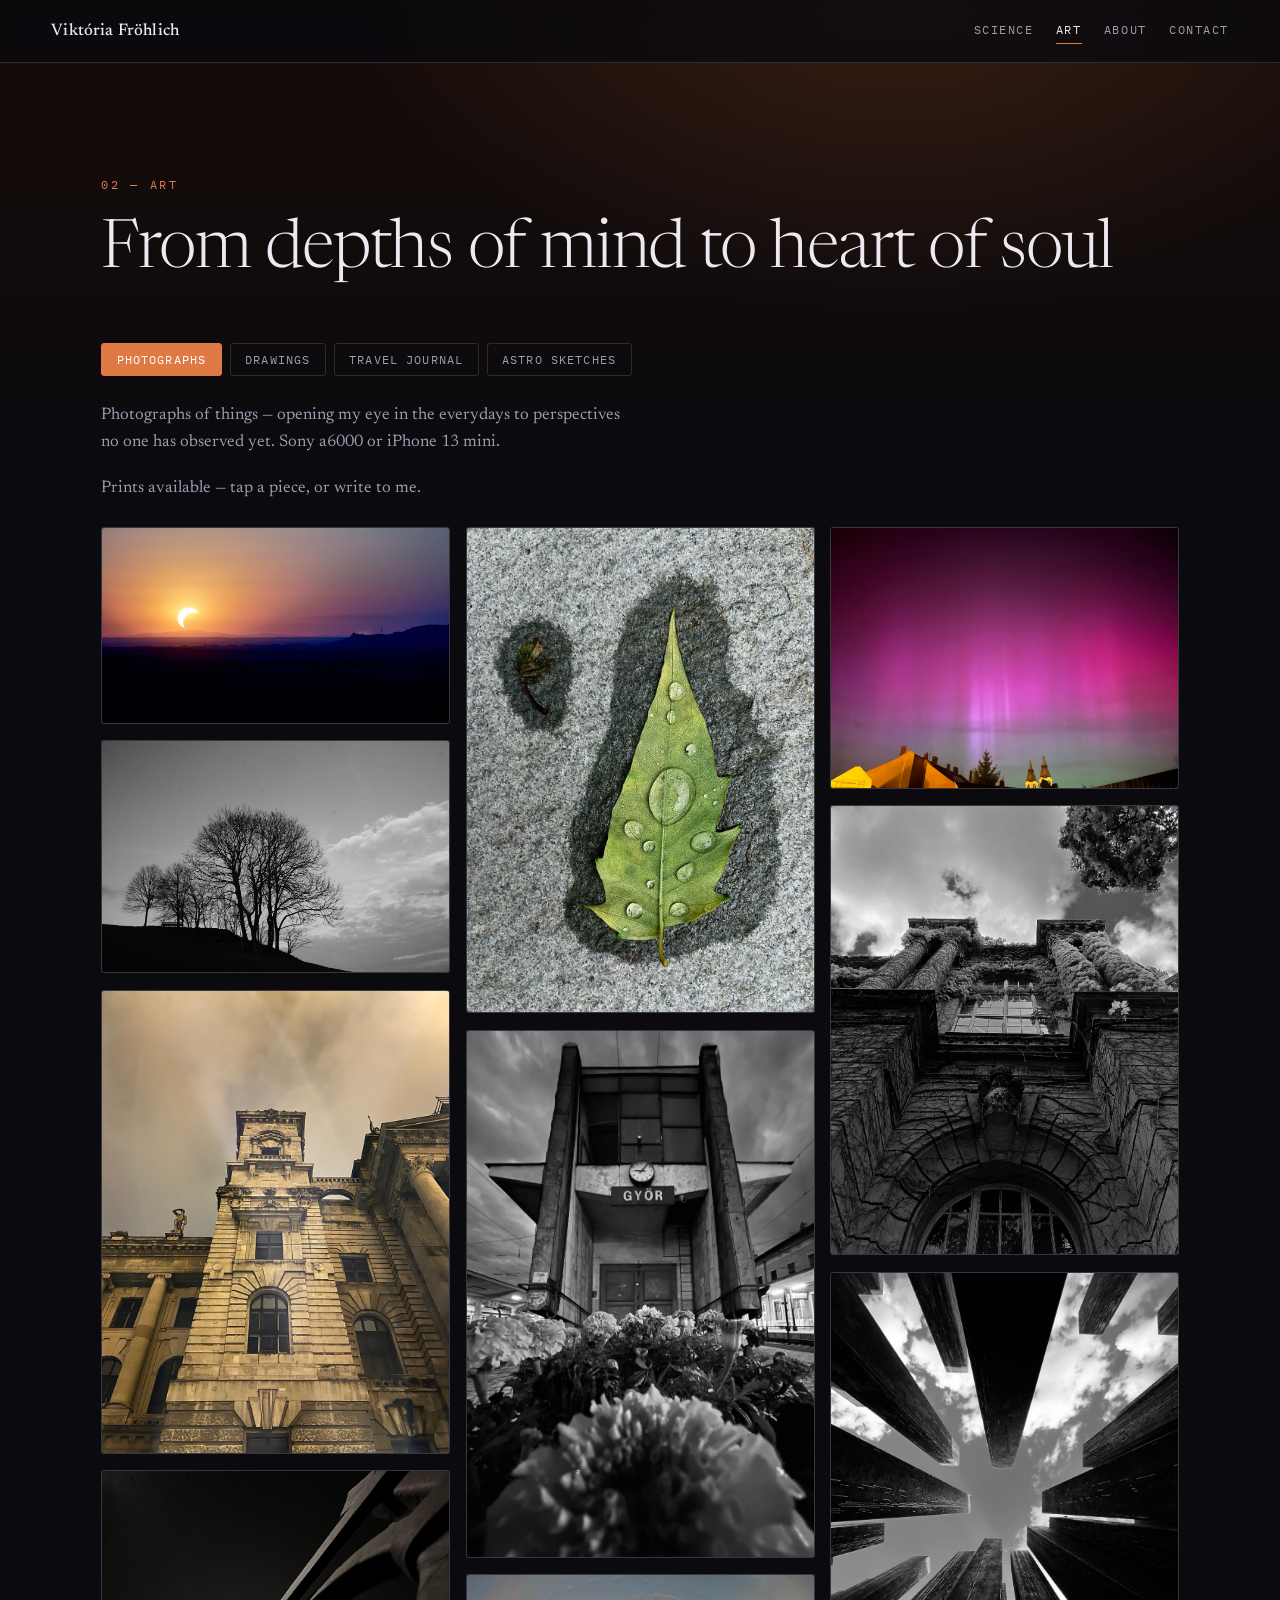
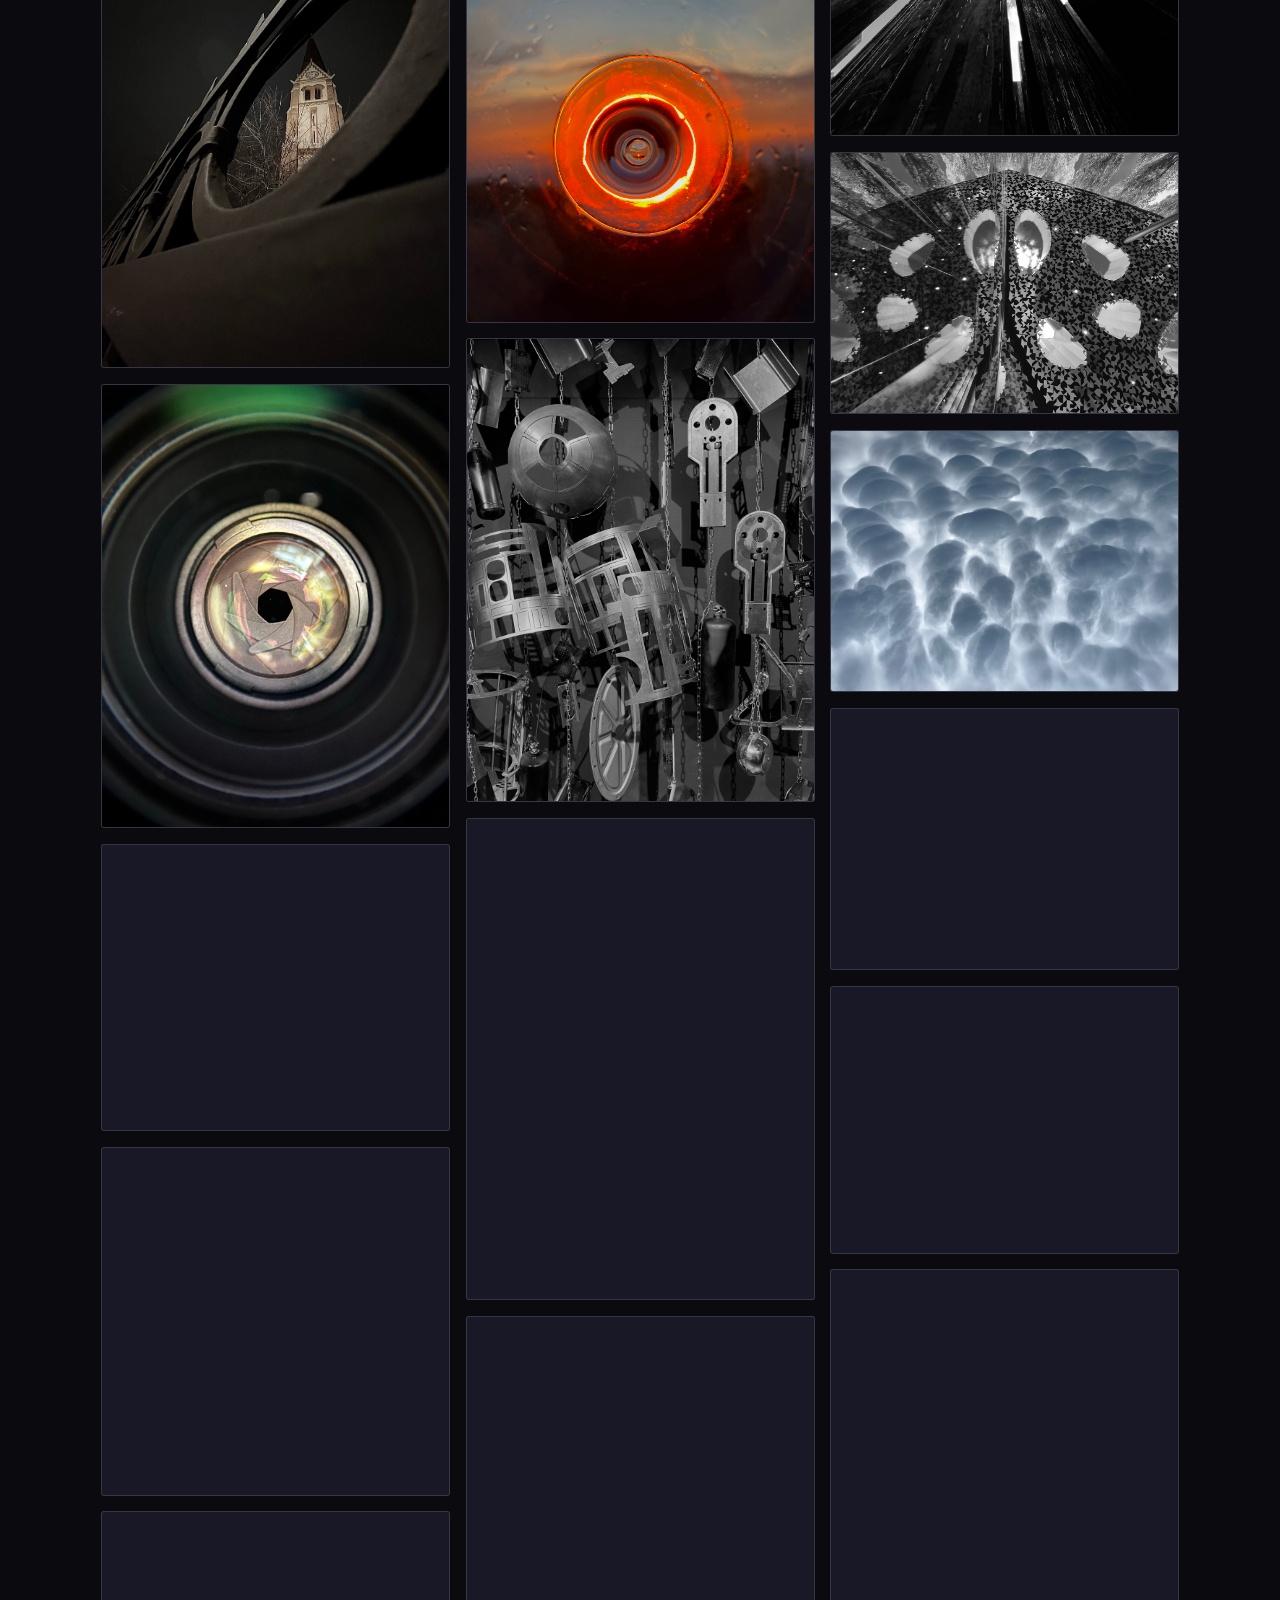
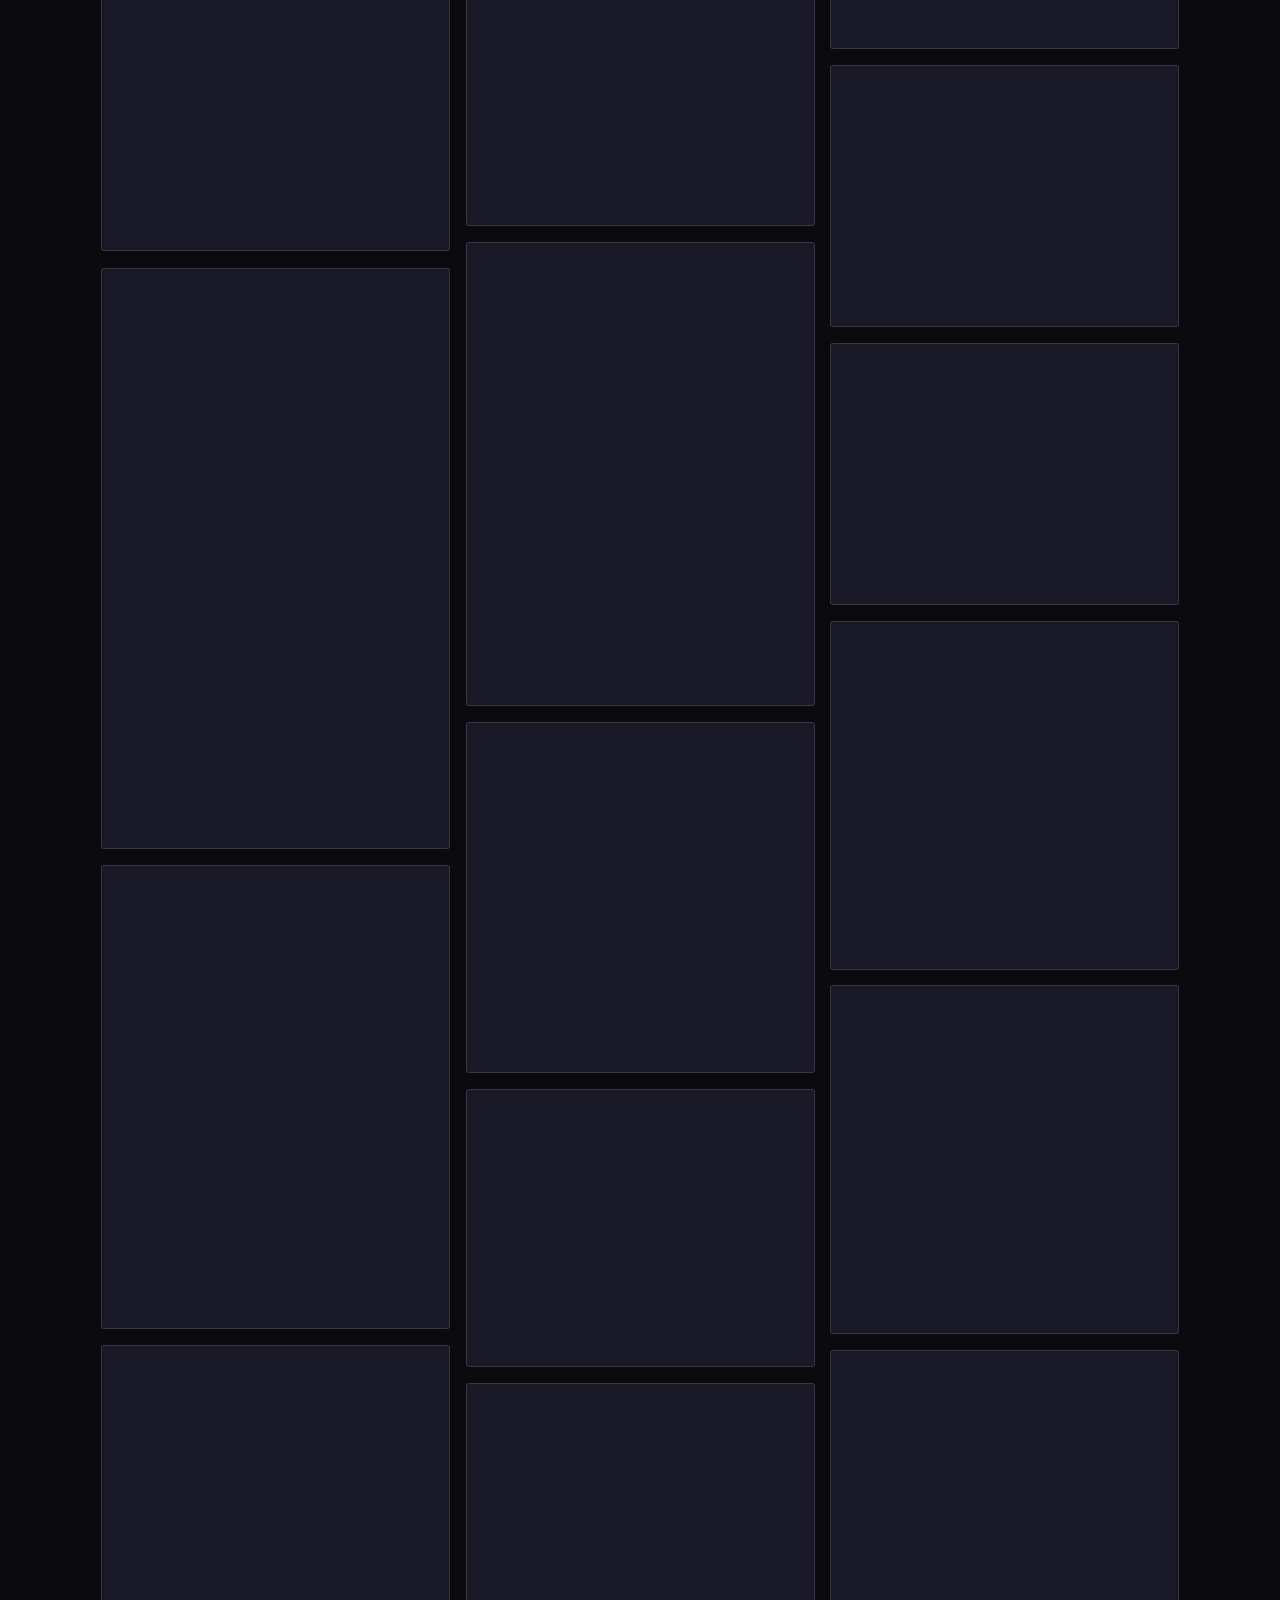
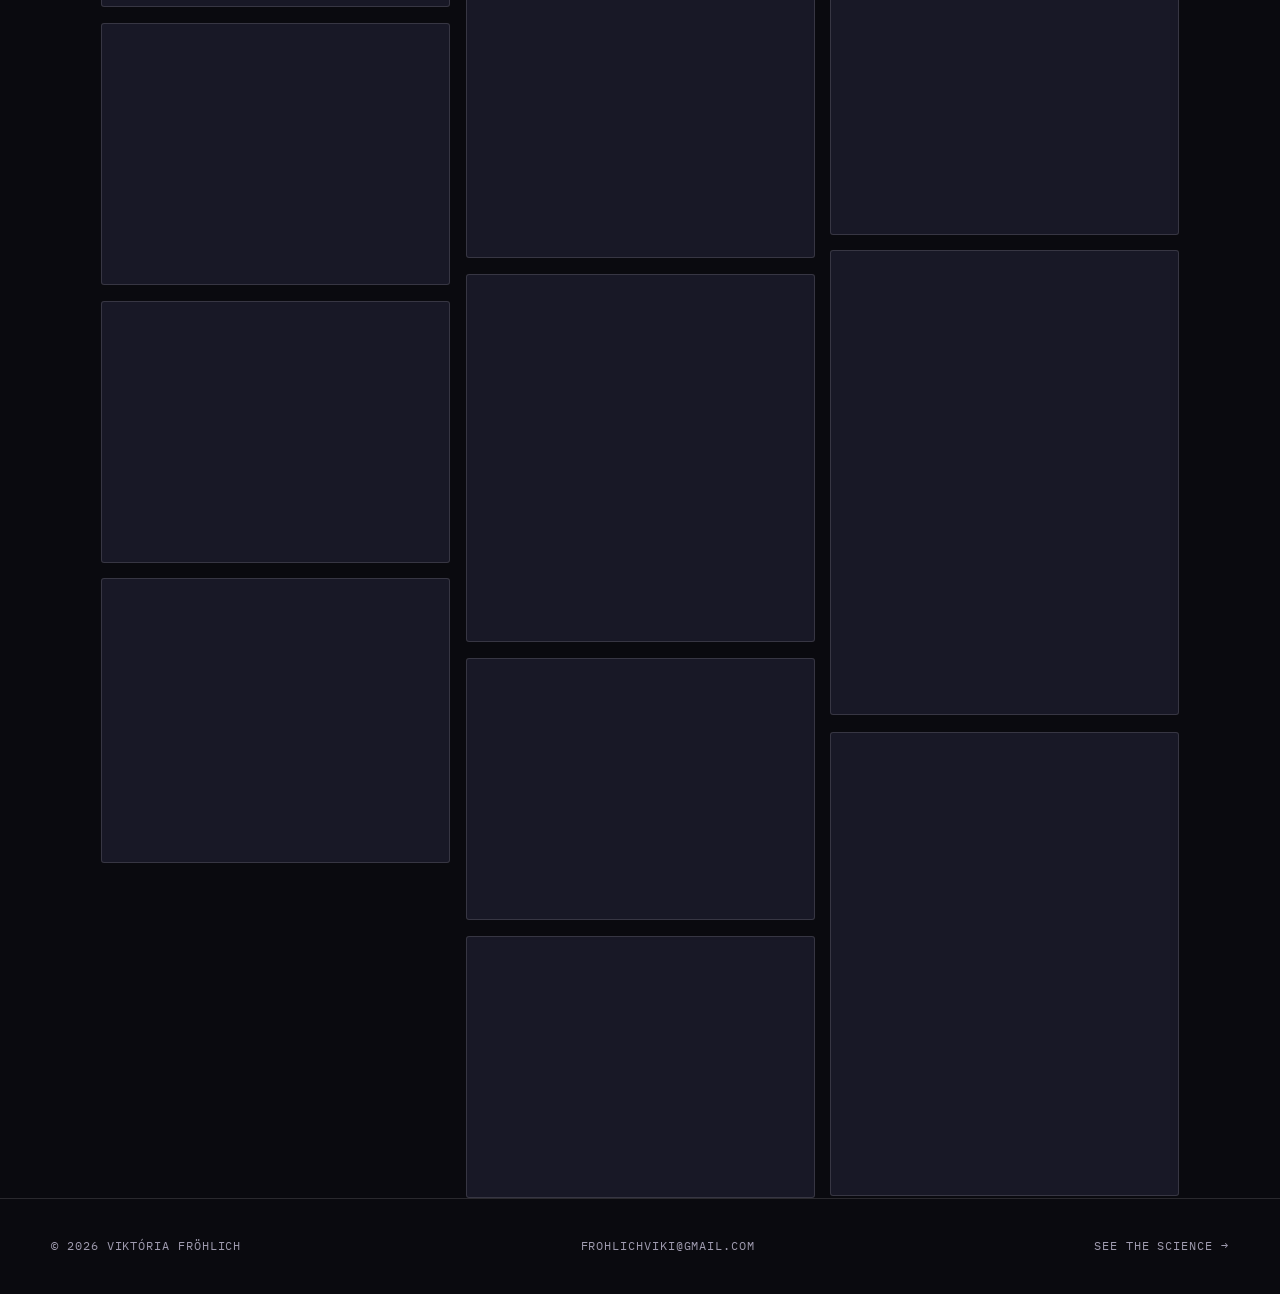
==== commit f4a8572a: "minor edits in about and style" ====
--- a/art.html
+++ b/art.html
@@ -76,344 +76,348 @@
     <!--   PHOTO    -->
     <!--            -->
 
-    <div class="shot" data-c="photo" data-title="Tranquil loneliness" data-year="" data-desc="Add a few words about this piece here — where it was made, what you were after, the story behind it.">
-      <img width="1280" height="855" src="images/photo/DSC1777 Large.jpeg" alt="Tranquil loneliness" loading="lazy" style="--ar:3/2">
+    <div class="shot" data-c="photo" data-title="Crescent Sun" data-year="" data-desc="...">
+      <img width="960" height="1280" src="images/photo/_DSC3619 copy Large.jpeg" alt="Crescent Sun"  style="--ar:4/5">
+      <div class="meta"><span class="t">Crescent Sun</span></div></div>
+
+    <div class="shot" data-c="photo" data-title="Tranquil loneliness" data-year="" data-desc="...">
+      <img width="1280" height="855" src="images/photo/DSC1777 Large.jpeg" alt="Tranquil loneliness"  style="--ar:3/2">
       <div class="meta"><span class="t">Tranquil loneliness</span></div></div>
 
-    <!-- <div class="shot" data-c="photo" data-title="Untitled #02" data-year="" data-desc="Add a few words about this piece here — where it was made, what you were after, the story behind it.">
-      <img width="1280" height="853" src="images/photo/DSC1977 Large.jpeg" alt="Untitled #02" loading="lazy" style="--ar:2/3">
+    <!-- <div class="shot" data-c="photo" data-title="Untitled #02" data-year="" data-desc="...">
+      <img width="1280" height="853" src="images/photo/DSC1977 Large.jpeg" alt="Untitled #02"  style="--ar:2/3">
       <div class="meta"><span class="t">Untitled #02</span></div></div> -->
 
-    <div class="shot" data-c="photo" data-title="Just like a postcard" data-year="" data-desc="Add a few words about this piece here — where it was made, what you were after, the story behind it.">
-      <img width="960" height="1280" src="images/photo/IMG_0266%20Large.jpeg" alt="Just like a postcard" loading="lazy" style="--ar:4/5">
+    <div class="shot" data-c="photo" data-title="Just like a postcard" data-year="" data-desc="...">
+      <img width="960" height="1280" src="images/photo/IMG_0266%20Large.jpeg" alt="Just like a postcard"  style="--ar:4/5">
       <div class="meta"><span class="t">Just like a postcard</span></div></div>
 
-    <div class="shot" data-c="photo" data-title="Noir" data-year="" data-desc="Add a few words about this piece here — where it was made, what you were after, the story behind it.">
-      <img width="895" height="1280" src="images/photo/IMG_0280%20Large.jpeg" alt="Noir" loading="lazy" style="--ar:1/1">
+    <div class="shot" data-c="photo" data-title="Noir" data-year="" data-desc="...">
+      <img width="895" height="1280" src="images/photo/IMG_0280%20Large.jpeg" alt="Noir"  style="--ar:1/1">
       <div class="meta"><span class="t">Noir</span></div></div>
 
-    <div class="shot" data-c="photo" data-title="The photographer's eye" data-year="" data-desc="Add a few words about this piece here — where it was made, what you were after, the story behind it.">
-      <img width="1003" height="1280" src="images/photo/IMG_0471%20Large.jpeg" alt="The photographer's eye" loading="lazy" style="--ar:3/4">
+    <div class="shot" data-c="photo" data-title="The photographer's eye" data-year="" data-desc="...">
+      <img width="1003" height="1280" src="images/photo/IMG_0471%20Large.jpeg" alt="The photographer's eye"  style="--ar:3/4">
       <div class="meta"><span class="t">The photographer's eye</span></div></div>
 
-    <div class="shot" data-c="photo" data-title="Bike at the lake" data-year="" data-desc="Add a few words about this piece here — where it was made, what you were after, the story behind it.">
-      <img width="1280" height="1053" src="images/photo/IMG_0928%20Large.jpeg" alt="Bike at the lake" loading="lazy" style="--ar:5/4">
+    <div class="shot" data-c="photo" data-title="Bike at the lake" data-year="" data-desc="...">
+      <img width="1280" height="1053" src="images/photo/IMG_0928%20Large.jpeg" alt="Bike at the lake"  style="--ar:5/4">
       <div class="meta"><span class="t">Bike at the lake</span></div></div>
 
-    <div class="shot" data-c="photo" data-title="Balloon flight" data-year="" data-desc="Add a few words about this piece here — where it was made, what you were after, the story behind it.">
-      <img width="1280" height="1280" src="images/photo/IMG_0970%20Large.jpeg" alt="Balloon flight" loading="lazy" style="--ar:3/2">
+    <div class="shot" data-c="photo" data-title="Balloon flight" data-year="" data-desc="...">
+      <img width="1280" height="1280" src="images/photo/IMG_0970%20Large.jpeg" alt="Balloon flight"  style="--ar:3/2">
       <div class="meta"><span class="t">Balloon flight</span></div></div>
 
-    <div class="shot" data-c="photo" data-title="Train ride" data-year="" data-desc="Add a few words about this piece here — where it was made, what you were after, the story behind it.">
-      <img width="1280" height="1250" src="images/photo/IMG_1003%20Large.jpeg" alt="Train ride" loading="lazy" style="--ar:2/3">
+    <div class="shot" data-c="photo" data-title="Train ride" data-year="" data-desc="...">
+      <img width="1280" height="1250" src="images/photo/IMG_1003%20Large.jpeg" alt="Train ride"  style="--ar:2/3">
       <div class="meta"><span class="t">Train ride</span></div></div>
 
-    <div class="shot" data-c="photo" data-title="Through the ages" data-year="" data-desc="Add a few words about this piece here — where it was made, what you were after, the story behind it.">
-      <img width="766" height="1280" src="images/photo/IMG_1018%20Large.jpeg" alt="Through the ages" loading="lazy" style="--ar:4/5">
+    <div class="shot" data-c="photo" data-title="Through the ages" data-year="" data-desc="...">
+      <img width="766" height="1280" src="images/photo/IMG_1018%20Large.jpeg" alt="Through the ages"  style="--ar:4/5">
       <div class="meta"><span class="t">Through the ages</span></div></div>
 
-    <div class="shot" data-c="photo" data-title="City walls" data-year="" data-desc="Add a few words about this piece here — where it was made, what you were after, the story behind it.">
-      <img width="960" height="1280" src="images/photo/IMG_1503%20Large.jpeg" alt="City walls" loading="lazy" style="--ar:1/1">
+    <div class="shot" data-c="photo" data-title="City walls" data-year="" data-desc="...">
+      <img width="960" height="1280" src="images/photo/IMG_1503%20Large.jpeg" alt="City walls"  style="--ar:1/1">
       <div class="meta"><span class="t">City walls</span></div></div>
 
-    <div class="shot" data-c="photo" data-title="Lookout/outlook" data-year="" data-desc="Add a few words about this piece here — where it was made, what you were after, the story behind it.">
-      <img width="1280" height="960" src="images/photo/IMG_1936%20Large.jpeg" alt="Lookout/outlook" loading="lazy" style="--ar:3/4">
+    <div class="shot" data-c="photo" data-title="Lookout/outlook" data-year="" data-desc="...">
+      <img width="1280" height="960" src="images/photo/IMG_1936%20Large.jpeg" alt="Lookout/outlook"  style="--ar:3/4">
       <div class="meta"><span class="t">Lookout/outlook</span></div></div>
 
-    <div class="shot" data-c="photo" data-title="Breathe" data-year="" data-desc="Add a few words about this piece here — where it was made, what you were after, the story behind it.">
-      <img width="1280" height="960" src="images/photo/IMG_1959%20Large.jpeg" alt="Breathe" loading="lazy" style="--ar:5/4">
+    <div class="shot" data-c="photo" data-title="Breathe" data-year="" data-desc="...">
+      <img width="1280" height="960" src="images/photo/IMG_1959%20Large.jpeg" alt="Breathe"  style="--ar:5/4">
       <div class="meta"><span class="t">Breathe</span></div></div>
 
-    <div class="shot" data-c="photo" data-title="Tyndall" data-year="" data-desc="Add a few words about this piece here — where it was made, what you were after, the story behind it.">
-      <img width="1280" height="960" src="images/photo/IMG_2382%20Large.jpeg" alt="Tyndall" loading="lazy" style="--ar:3/2">
+    <div class="shot" data-c="photo" data-title="Tyndall" data-year="" data-desc="...">
+      <img width="1280" height="960" src="images/photo/IMG_2382%20Large.jpeg" alt="Tyndall"  style="--ar:3/2">
       <div class="meta"><span class="t">Tyndall</span></div></div>
 
-    <div class="shot" data-c="photo" data-title="Touch the Sun" data-year="" data-desc="Add a few words about this piece here — where it was made, what you were after, the story behind it.">
-      <img width="1280" height="1044" src="images/photo/IMG_2494%20Large.jpeg" alt="Touch the Sun" loading="lazy" style="--ar:2/3">
+    <div class="shot" data-c="photo" data-title="Touch the Sun" data-year="" data-desc="...">
+      <img width="1280" height="1044" src="images/photo/IMG_2494%20Large.jpeg" alt="Touch the Sun"  style="--ar:2/3">
       <div class="meta"><span class="t">Touch the Sun</span></div></div>
 
-    <div class="shot" data-c="photo" data-title="Happy little everydays" data-year="" data-desc="Add a few words about this piece here — where it was made, what you were after, the story behind it.">
-      <img width="916" height="1280" src="images/photo/IMG_2526%20Large.jpeg" alt="Happy little everydays" loading="lazy" style="--ar:4/5">
+    <div class="shot" data-c="photo" data-title="Happy little everydays" data-year="" data-desc="...">
+      <img width="916" height="1280" src="images/photo/IMG_2526%20Large.jpeg" alt="Happy little everydays"  style="--ar:4/5">
       <div class="meta"><span class="t">Happy little everydays</span></div></div>
 
-    <div class="shot" data-c="photo" data-title="Modern times" data-year="" data-desc="Add a few words about this piece here — where it was made, what you were after, the story behind it.">
-      <img width="843" height="1280" src="images/photo/IMG_2559%20Large.jpeg" alt="Modern times" loading="lazy" style="--ar:3/4">
+    <div class="shot" data-c="photo" data-title="Modern times" data-year="" data-desc="...">
+      <img width="843" height="1280" src="images/photo/IMG_2559%20Large.jpeg" alt="Modern times"  style="--ar:3/4">
       <div class="meta"><span class="t">Modern times</span></div></div>
 
-    <div class="shot" data-c="photo" data-title="Ring of fire" data-year="" data-desc="Add a few words about this piece here — where it was made, what you were after, the story behind it.">
-      <img width="1280" height="1280" src="images/photo/IMG_2656%20Large.jpeg" alt="Ring of fire" loading="lazy" style="--ar:5/4">
+    <div class="shot" data-c="photo" data-title="Ring of fire" data-year="" data-desc="...">
+      <img width="1280" height="1280" src="images/photo/IMG_2656%20Large.jpeg" alt="Ring of fire"  style="--ar:5/4">
       <div class="meta"><span class="t">Ring of fire</span></div></div>
 
-    <div class="shot" data-c="photo" data-title="R2-D..?" data-year="" data-desc="Add a few words about this piece here — where it was made, what you were after, the story behind it.">
-      <img width="960" height="1280" src="images/photo/IMG_3397%20Large.jpeg" alt="R2-D..?" loading="lazy" style="--ar:3/2">
+    <div class="shot" data-c="photo" data-title="R2-D..?" data-year="" data-desc="...">
+      <img width="960" height="1280" src="images/photo/IMG_3397%20Large.jpeg" alt="R2-D..?"  style="--ar:3/2">
       <div class="meta"><span class="t">R2-D..?</span></div></div>
 
-    <div class="shot" data-c="photo" data-title="Nördlingen" data-year="" data-desc="Add a few words about this piece here — where it was made, what you were after, the story behind it.">
-      <img width="925" height="1280" src="images/photo/IMG_3711%20Large.jpeg" alt="Nördlingen" loading="lazy" style="--ar:2/3">
+    <div class="shot" data-c="photo" data-title="Nördlingen" data-year="" data-desc="...">
+      <img width="925" height="1280" src="images/photo/IMG_3711%20Large.jpeg" alt="Nördlingen"  style="--ar:2/3">
       <div class="meta"><span class="t">Nördlingen</span></div></div>
 
-    <div class="shot" data-c="photo" data-title="Paris lights" data-year="" data-desc="Add a few words about this piece here — where it was made, what you were after, the story behind it.">
-      <img width="873" height="1280" src="images/photo/IMG_3779%20Large.jpeg" alt="Paris lights" loading="lazy" style="--ar:4/5">
+    <div class="shot" data-c="photo" data-title="Paris lights" data-year="" data-desc="...">
+      <img width="873" height="1280" src="images/photo/IMG_3779%20Large.jpeg" alt="Paris lights"  style="--ar:4/5">
       <div class="meta"><span class="t">Paris lights</span></div></div>
 
-    <div class="shot" data-c="photo" data-title="Up the tower" data-year="" data-desc="Add a few words about this piece here — where it was made, what you were after, the story behind it.">
-      <img width="960" height="1280" src="images/photo/IMG_4007%20Large.jpeg" alt="Up the tower" loading="lazy" style="--ar:1/1">
+    <div class="shot" data-c="photo" data-title="Up the tower" data-year="" data-desc="...">
+      <img width="960" height="1280" src="images/photo/IMG_4007%20Large.jpeg" alt="Up the tower"  style="--ar:1/1">
       <div class="meta"><span class="t">Up the tower</span></div></div>
 
-    <div class="shot" data-c="photo" data-title="Ghost of Piszkés" data-year="" data-desc="Add a few words about this piece here — where it was made, what you were after, the story behind it.">
-      <img width="1271" height="1280" src="images/photo/IMG_4290%20Large.jpeg" alt="Ghost of Piszkés" loading="lazy" style="--ar:3/4">
+    <div class="shot" data-c="photo" data-title="Ghost of Piszkés" data-year="" data-desc="...">
+      <img width="1271" height="1280" src="images/photo/IMG_4290%20Large.jpeg" alt="Ghost of Piszkés"  style="--ar:3/4">
       <div class="meta"><span class="t">Ghost of Piszkés</span></div></div>
 
-    <div class="shot" data-c="photo" data-title="Bridge of freedom" data-year="" data-desc="Add a few words about this piece here — where it was made, what you were after, the story behind it.">
-      <img width="1280" height="1019" src="images/photo/IMG_4354%20Large.jpeg" alt="Bridge of freedom" loading="lazy" style="--ar:5/4">
+    <div class="shot" data-c="photo" data-title="Bridge of freedom" data-year="" data-desc="...">
+      <img width="1280" height="1019" src="images/photo/IMG_4354%20Large.jpeg" alt="Bridge of freedom"  style="--ar:5/4">
       <div class="meta"><span class="t">Bridge of freedom</span></div></div>
 
-    <div class="shot" data-c="photo" data-title="Urban" data-year="" data-desc="Add a few words about this piece here — where it was made, what you were after, the story behind it.">
-      <img width="937" height="1280" src="images/photo/IMG_4365%20Large.jpeg" alt="Urban" loading="lazy" style="--ar:3/2">
+    <div class="shot" data-c="photo" data-title="Urban" data-year="" data-desc="...">
+      <img width="937" height="1280" src="images/photo/IMG_4365%20Large.jpeg" alt="Urban"  style="--ar:3/2">
       <div class="meta"><span class="t">Urban</span></div></div>
 
-    <div class="shot" data-c="photo" data-title="Swirl of flowers" data-year="" data-desc="Add a few words about this piece here — where it was made, what you were after, the story behind it.">
-      <img width="1213" height="1280" src="images/photo/IMG_4382%20Large.jpeg" alt="Swirl of flowers" loading="lazy" style="--ar:2/3">
+    <div class="shot" data-c="photo" data-title="Swirl of flowers" data-year="" data-desc="...">
+      <img width="1213" height="1280" src="images/photo/IMG_4382%20Large.jpeg" alt="Swirl of flowers"  style="--ar:2/3">
       <div class="meta"><span class="t">Swirl of flowers</span></div></div>
 
-    <div class="shot" data-c="photo" data-title="Aurora 2026" data-year="" data-desc="Add a few words about this piece here — where it was made, what you were after, the story behind it.">
-      <img width="1280" height="960" src="images/photo/IMG_4410%20Large.jpeg" alt="Aurora 2026" loading="lazy" style="--ar:4/5">
+    <div class="shot" data-c="photo" data-title="Aurora 2026" data-year="" data-desc="...">
+      <img width="1280" height="960" src="images/photo/IMG_4410%20Large.jpeg" alt="Aurora 2026"  style="--ar:4/5">
       <div class="meta"><span class="t">Aurora 2026</span></div></div>
 
-    <div class="shot" data-c="photo" data-title="Basketball" data-year="" data-desc="Add a few words about this piece here — where it was made, what you were after, the story behind it.">
-      <img width="1280" height="960" src="images/photo/IMG_5013%20Large.jpeg" alt="Basketball" loading="lazy" style="--ar:1/1">
+    <div class="shot" data-c="photo" data-title="Basketball" data-year="" data-desc="...">
+      <img width="1280" height="960" src="images/photo/IMG_5013%20Large.jpeg" alt="Basketball"  style="--ar:1/1">
       <div class="meta"><span class="t">Basketball</span></div></div>
 
-    <div class="shot" data-c="photo" data-title="The day we met" data-year="" data-desc="Add a few words about this piece here — where it was made, what you were after, the story behind it.">
-      <img width="1280" height="960" src="images/photo/IMG_5534%20Large.jpeg" alt="The day we met" loading="lazy" style="--ar:3/4">
+    <div class="shot" data-c="photo" data-title="The day we met" data-year="" data-desc="...">
+      <img width="1280" height="960" src="images/photo/IMG_5534%20Large.jpeg" alt="The day we met"  style="--ar:3/4">
       <div class="meta"><span class="t">The day we met</span></div></div>
 
-    <div class="shot" data-c="photo" data-title="Time" data-year="" data-desc="Add a few words about this piece here — where it was made, what you were after, the story behind it.">
-      <img width="989" height="1280" src="images/photo/IMG_5717%20Large.jpeg" alt="Time" loading="lazy" style="--ar:5/4">
+    <div class="shot" data-c="photo" data-title="Time" data-year="" data-desc="...">
+      <img width="989" height="1280" src="images/photo/IMG_5717%20Large.jpeg" alt="Time"  style="--ar:5/4">
       <div class="meta"><span class="t">Time</span></div></div>
 
-    <div class="shot" data-c="photo" data-title="Cityscape" data-year="" data-desc="Add a few words about this piece here — where it was made, what you were after, the story behind it.">
-      <img width="960" height="1280" src="images/photo/IMG_5741%20Large.jpeg" alt="Cityscape" loading="lazy" style="--ar:3/2">
+    <div class="shot" data-c="photo" data-title="Cityscape" data-year="" data-desc="...">
+      <img width="960" height="1280" src="images/photo/IMG_5741%20Large.jpeg" alt="Cityscape"  style="--ar:3/2">
       <div class="meta"><span class="t">Cityscape</span></div></div>
 
-    <div class="shot" data-c="photo" data-title="Spaceship" data-year="" data-desc="Add a few words about this piece here — where it was made, what you were after, the story behind it.">
-      <img width="1280" height="960" src="images/photo/IMG_5757%20Large.jpeg" alt="Spaceship" loading="lazy" style="--ar:2/3">
+    <div class="shot" data-c="photo" data-title="Spaceship" data-year="" data-desc="...">
+      <img width="1280" height="960" src="images/photo/IMG_5757%20Large.jpeg" alt="Spaceship"  style="--ar:2/3">
       <div class="meta"><span class="t">Spaceship</span></div></div>
 
-    <div class="shot" data-c="photo" data-title="Mammatus fungus" data-year="" data-desc="Add a few words about this piece here — where it was made, what you were after, the story behind it.">
-      <img width="1280" height="960" src="images/photo/IMG_6086%20Large.jpeg" alt="Mammatus fungus" loading="lazy" style="--ar:4/5">
+    <div class="shot" data-c="photo" data-title="Mammatus fungus" data-year="" data-desc="...">
+      <img width="1280" height="960" src="images/photo/IMG_6086%20Large.jpeg" alt="Mammatus fungus"  style="--ar:4/5">
       <div class="meta"><span class="t">Mammatus fungus</span></div></div>
 
-    <div class="shot" data-c="photo" data-title="Binhole" data-year="" data-desc="Add a few words about this piece here — where it was made, what you were after, the story behind it.">
-      <img width="1280" height="960" src="images/photo/IMG_6208%20Large.jpeg" alt="Binhole" loading="lazy" style="--ar:1/1">
+    <div class="shot" data-c="photo" data-title="Binhole" data-year="" data-desc="...">
+      <img width="1280" height="960" src="images/photo/IMG_6208%20Large.jpeg" alt="Binhole"  style="--ar:1/1">
       <div class="meta"><span class="t">Binhole</span></div></div>
 
-    <div class="shot" data-c="photo" data-title="Mirror" data-year="" data-desc="Add a few words about this piece here — where it was made, what you were after, the story behind it.">
-      <img width="1280" height="981" src="images/photo/IMG_6566%20Large.jpeg" alt="Mirror" loading="lazy" style="--ar:3/4">
+    <div class="shot" data-c="photo" data-title="Mirror" data-year="" data-desc="...">
+      <img width="1280" height="981" src="images/photo/IMG_6566%20Large.jpeg" alt="Mirror"  style="--ar:3/4">
       <div class="meta"><span class="t">Mirror</span></div></div>
 
-    <div class="shot" data-c="photo" data-title="Enchanted forest" data-year="" data-desc="Add a few words about this piece here — where it was made, what you were after, the story behind it.">
-      <img width="1174" height="1280" src="images/photo/IMG_6825%20Large.jpeg" alt="Enchanted forest" loading="lazy" style="--ar:5/4">
+    <div class="shot" data-c="photo" data-title="Enchanted forest" data-year="" data-desc="...">
+      <img width="1174" height="1280" src="images/photo/IMG_6825%20Large.jpeg" alt="Enchanted forest"  style="--ar:5/4">
       <div class="meta"><span class="t">Enchanted forest</span></div></div>
 
-    <div class="shot" data-c="photo" data-title="Retroland" data-year="" data-desc="Add a few words about this piece here — where it was made, what you were after, the story behind it.">
-      <img width="1280" height="960" src="images/photo/IMG_6906%20Large.jpeg" alt="Retroland" loading="lazy" style="--ar:3/2">
+    <div class="shot" data-c="photo" data-title="Retroland" data-year="" data-desc="...">
+      <img width="1280" height="960" src="images/photo/IMG_6906%20Large.jpeg" alt="Retroland"  style="--ar:3/2">
       <div class="meta"><span class="t">Retroland</span></div></div>
 
-    <div class="shot" data-c="photo" data-title="Lovers in the wind" data-year="" data-desc="Add a few words about this piece here — where it was made, what you were after, the story behind it.">
-      <img width="1280" height="960" src="images/photo/IMG_6952%20Large.jpeg" alt="Lovers in the wind" loading="lazy" style="--ar:2/3">
+    <div class="shot" data-c="photo" data-title="Lovers in the wind" data-year="" data-desc="...">
+      <img width="1280" height="960" src="images/photo/IMG_6952%20Large.jpeg" alt="Lovers in the wind"  style="--ar:2/3">
       <div class="meta"><span class="t">Lovers in the wind</span></div></div>
 
-    <div class="shot" data-c="photo" data-title="Mike Oldfield album cover" data-year="" data-desc="Add a few words about this piece here — where it was made, what you were after, the story behind it.">
-      <img width="1280" height="1280" src="images/photo/IMG_7038%20Large.jpeg" alt="Mike Oldfield album cover" loading="lazy" style="--ar:4/5">
+    <div class="shot" data-c="photo" data-title="Mike Oldfield album cover" data-year="" data-desc="...">
+      <img width="1280" height="1280" src="images/photo/IMG_7038%20Large.jpeg" alt="Mike Oldfield album cover"  style="--ar:4/5">
       <div class="meta"><span class="t">Mike Oldfield album cover</span></div></div>
 
-    <div class="shot" data-c="photo" data-title="Tubular sunset" data-year="" data-desc="Add a few words about this piece here — where it was made, what you were after, the story behind it.">
-      <img width="1118" height="1118" src="images/photo/IMG_7114%20Large.jpeg" alt="Tubular sunset" loading="lazy" style="--ar:1/1">
+    <div class="shot" data-c="photo" data-title="Tubular sunset" data-year="" data-desc="...">
+      <img width="1118" height="1118" src="images/photo/IMG_7114%20Large.jpeg" alt="Tubular sunset"  style="--ar:1/1">
       <div class="meta"><span class="t">Tubular sunset</span></div></div>
 
-    <div class="shot" data-c="photo" data-title="Gaze of fire" data-year="" data-desc="Add a few words about this piece here — where it was made, what you were after, the story behind it.">
-      <img width="919" height="1280" src="images/photo/IMG_7663%20Large.jpeg" alt="Gaze of fire" loading="lazy" style="--ar:3/4">
+    <div class="shot" data-c="photo" data-title="Gaze of fire" data-year="" data-desc="...">
+      <img width="919" height="1280" src="images/photo/IMG_7663%20Large.jpeg" alt="Gaze of fire"  style="--ar:3/4">
       <div class="meta"><span class="t">Gaze of fire</span></div></div>
 
-    <div class="shot" data-c="photo" data-title="Bridge - up or down?" data-year="" data-desc="Add a few words about this piece here — where it was made, what you were after, the story behind it.">
-      <img width="957" height="1280" src="images/photo/IMG_8152%20Large.jpeg" alt="Bridge - up or down?" loading="lazy" style="--ar:5/4">
+    <div class="shot" data-c="photo" data-title="Bridge - up or down?" data-year="" data-desc="...">
+      <img width="957" height="1280" src="images/photo/IMG_8152%20Large.jpeg" alt="Bridge - up or down?"  style="--ar:5/4">
       <div class="meta"><span class="t">Bridge - up or down?</span></div></div>
 
-    <div class="shot" data-c="photo" data-title="Reach above" data-year="" data-desc="Add a few words about this piece here — where it was made, what you were after, the story behind it.">
-      <img width="960" height="1280" src="images/photo/IMG_8637%20Large.jpeg" alt="Reach above" loading="lazy" style="--ar:3/2">
+    <div class="shot" data-c="photo" data-title="Reach above" data-year="" data-desc="...">
+      <img width="960" height="1280" src="images/photo/IMG_8637%20Large.jpeg" alt="Reach above"  style="--ar:3/2">
       <div class="meta"><span class="t">Reach above</span></div></div>
 
     <!--            -->
     <!--   DRAW     -->
     <!--            -->
 
+    <div class="shot" data-c="drawing" data-title="Master-piece" data-year="" data-desc="Add a few words about this piece — medium, when you made it, what you were after.">
+      <img width="411" height="1240" src="images/draw/IMG_6853 Large.jpeg" alt="Master-piece"  style="--ar:5/4">
+      <div class="meta"><span class="t">Master-piece</span></div></div>
+
     <div class="shot" data-c="drawing" data-title="Pears" data-year="" data-desc="Add a few words about this piece — medium, when you made it, what you were after.">
-      <img width="960" height="1280" src="images/draw/IMG_5315%20Large.jpeg" alt="Pears" loading="lazy" style="--ar:3/4">
+      <img width="960" height="1280" src="images/draw/IMG_5315%20Large.jpeg" alt="Pears"  style="--ar:3/4">
       <div class="meta"><span class="t">Pears</span></div></div>
 
     <div class="shot" data-c="drawing" data-title="Brkn" data-year="" data-desc="Add a few words about this piece — medium, when you made it, what you were after.">
-      <img width="1280" height="960" src="images/draw/IMG_5319%20Large.jpeg" alt="Brkn" loading="lazy" style="--ar:4/5">
+      <img width="1280" height="960" src="images/draw/IMG_5319%20Large.jpeg" alt="Brkn"  style="--ar:4/5">
       <div class="meta"><span class="t">Brkn</span></div></div>
 
     <div class="shot" data-c="drawing" data-title="That one in a million" data-year="" data-desc="Add a few words about this piece — medium, when you made it, what you were after.">
-      <img width="960" height="1280" src="images/draw/IMG_5320%20Large.jpeg" alt="That one in a million" loading="lazy" style="--ar:1/1">
+      <img width="960" height="1280" src="images/draw/IMG_5320%20Large.jpeg" alt="That one in a million"  style="--ar:1/1">
       <div class="meta"><span class="t">That one in a million</span></div></div>
 
     <div class="shot" data-c="drawing" data-title="Fire" data-year="" data-desc="Add a few words about this piece — medium, when you made it, what you were after.">
-      <img width="960" height="1280" src="images/draw/IMG_5321%20Large.jpeg" alt="Fire" loading="lazy" style="--ar:5/4">
+      <img width="960" height="1280" src="images/draw/IMG_5321%20Large.jpeg" alt="Fire"  style="--ar:5/4">
       <div class="meta"><span class="t">Fire</span></div></div>
 
     <div class="shot" data-c="drawing" data-title="Dreamy sunset" data-year="" data-desc="Add a few words about this piece — medium, when you made it, what you were after.">
-      <img width="1280" height="960" src="images/draw/IMG_5323%20Large.jpeg" alt="Dreamy sunset" loading="lazy" style="--ar:2/3">
+      <img width="1280" height="960" src="images/draw/IMG_5323%20Large.jpeg" alt="Dreamy sunset"  style="--ar:2/3">
       <div class="meta"><span class="t">Dreamy sunset</span></div></div>
 
     <div class="shot" data-c="drawing" data-title="Portal in the woods" data-year="" data-desc="Add a few words about this piece — medium, when you made it, what you were after.">
-      <img width="960" height="1280" src="images/draw/IMG_5324%20Large.jpeg" alt="Portal in the woods" loading="lazy" style="--ar:3/2">
+      <img width="960" height="1280" src="images/draw/IMG_5324%20Large.jpeg" alt="Portal in the woods"  style="--ar:3/2">
       <div class="meta"><span class="t">Portal in the woods</span></div></div>
 
     <div class="shot" data-c="drawing" data-title="Me." data-year="" data-desc="Add a few words about this piece — medium, when you made it, what you were after.">
-      <img width="960" height="1280" src="images/draw/IMG_5327%20Large.jpeg" alt="Me." loading="lazy" style="--ar:3/4">
+      <img width="960" height="1280" src="images/draw/IMG_5327%20Large.jpeg" alt="Me."  style="--ar:3/4">
       <div class="meta"><span class="t">Me.</span></div></div>
 
     <div class="shot" data-c="drawing" data-title="Shadow work" data-year="" data-desc="Add a few words about this piece — medium, when you made it, what you were after.">
-      <img width="1280" height="960" src="images/draw/IMG_5328%20Large.jpeg" alt="Shadow work" loading="lazy" style="--ar:4/5">
+      <img width="1280" height="960" src="images/draw/IMG_5328%20Large.jpeg" alt="Shadow work"  style="--ar:4/5">
       <div class="meta"><span class="t">Shadow work</span></div></div>
 
     <div class="shot" data-c="drawing" data-title="Lead me" data-year="" data-desc="Add a few words about this piece — medium, when you made it, what you were after.">
-      <img width="960" height="1280" src="images/draw/IMG_5329%20Large.jpeg" alt="Lead me" loading="lazy" style="--ar:1/1">
+      <img width="960" height="1280" src="images/draw/IMG_5329%20Large.jpeg" alt="Lead me"  style="--ar:1/1">
       <div class="meta"><span class="t">Lead me</span></div></div>
 
     <div class="shot" data-c="drawing" data-title="Universes" data-year="" data-desc="Add a few words about this piece — medium, when you made it, what you were after.">
-      <img width="1280" height="960" src="images/draw/IMG_5333%20Large.jpeg" alt="Universes" loading="lazy" style="--ar:5/4">
+      <img width="1280" height="960" src="images/draw/IMG_5333%20Large.jpeg" alt="Universes"  style="--ar:5/4">
       <div class="meta"><span class="t">Universes</span></div></div>
 
     <div class="shot" data-c="drawing" data-title="Pull the sky away" data-year="" data-desc="Add a few words about this piece — medium, when you made it, what you were after.">
-      <img width="1280" height="870" src="images/draw/IMG_5334%20Large.jpeg" alt="Pull the sky away" loading="lazy" style="--ar:2/3">
+      <img width="1280" height="870" src="images/draw/IMG_5334%20Large.jpeg" alt="Pull the sky away"  style="--ar:2/3">
       <div class="meta"><span class="t">Pull the sky away</span></div></div>
 
     <div class="shot" data-c="drawing" data-title="Life/Death" data-year="" data-desc="Add a few words about this piece — medium, when you made it, what you were after.">
-      <img width="960" height="1280" src="images/draw/IMG_5335%20Large.jpeg" alt="Life/Death" loading="lazy" style="--ar:3/2">
+      <img width="960" height="1280" src="images/draw/IMG_5335%20Large.jpeg" alt="Life/Death"  style="--ar:3/2">
       <div class="meta"><span class="t">Life/Death</span></div></div>
 
     <div class="shot" data-c="drawing" data-title="Warmth of fire" data-year="" data-desc="Add a few words about this piece — medium, when you made it, what you were after.">
-      <img width="960" height="1280" src="images/draw/IMG_5338%20Large.jpeg" alt="Warmth of fire" loading="lazy" style="--ar:3/4">
+      <img width="960" height="1280" src="images/draw/IMG_5338%20Large.jpeg" alt="Warmth of fire"  style="--ar:3/4">
       <div class="meta"><span class="t">Warmth of fire</span></div></div>
 
     <div class="shot" data-c="drawing" data-title="POSCA trial" data-year="" data-desc="Add a few words about this piece — medium, when you made it, what you were after.">
-      <img width="1280" height="960" src="images/draw/IMG_5340%20Large.jpeg" alt="POSCA trial" loading="lazy" style="--ar:4/5">
+      <img width="1280" height="960" src="images/draw/IMG_5340%20Large.jpeg" alt="POSCA trial"  style="--ar:4/5">
       <div class="meta"><span class="t">POSCA trial</span></div></div>
 
     <div class="shot" data-c="drawing" data-title="Threshhold" data-year="" data-desc="Add a few words about this piece — medium, when you made it, what you were after.">
-      <img width="510" height="719" src="images/draw/IMG_5860%20Large.jpeg" alt="Threshhold" loading="lazy" style="--ar:1/1">
+      <img width="510" height="719" src="images/draw/IMG_5860%20Large.jpeg" alt="Threshhold"  style="--ar:1/1">
       <div class="meta"><span class="t">Threshhold</span></div></div>
 
-    <!-- <div class="shot" data-c="drawing" data-title="Master-piece" data-year="" data-desc="Add a few words about this piece — medium, when you made it, what you were after.">
-      <img width="411" height="1240" src="images/draw/IMG_6671%20Large.jpeg" alt="Master-piece" loading="lazy" style="--ar:5/4">
-      <div class="meta"><span class="t">Master-piece</span></div></div> -->
-
     <!--            -->
     <!--   ASTRO    -->
     <!--            -->
 
     <div class="shot" data-c="astro" data-title="M31" data-year="" data-desc="Add a note about this observation — the object, date, instrument, and conditions.">
-      <img width="1280" height="1228" src="images/astro/025R%20Large.jpeg" alt="M31" loading="lazy" style="--ar:1/1">
+      <img width="1280" height="1228" src="images/astro/025R%20Large.jpeg" alt="M31"  style="--ar:1/1">
       <div class="meta"><span class="t">M31</span></div></div>
 
     <div class="shot" data-c="astro" data-title="M27" data-year="" data-desc="Add a note about this observation — the object, date, instrument, and conditions.">
-      <img width="1280" height="1211" src="images/astro/028R%20Large.jpeg" alt="M27" loading="lazy" style="--ar:4/5">
+      <img width="1280" height="1211" src="images/astro/028R%20Large.jpeg" alt="M27"  style="--ar:4/5">
       <div class="meta"><span class="t">M27</span></div></div>
 
     <div class="shot" data-c="astro" data-title="Lambert crater" data-year="" data-desc="Add a note about this observation — the object, date, instrument, and conditions.">
-      <img width="1202" height="1280" src="images/astro/061R%20Large.jpeg" alt="Lambert crater" loading="lazy" style="--ar:3/4">
+      <img width="1202" height="1280" src="images/astro/061R%20Large.jpeg" alt="Lambert crater"  style="--ar:3/4">
       <div class="meta"><span class="t">Lambert crater</span></div></div>
 
     <div class="shot" data-c="astro" data-title="Jansen crater" data-year="" data-desc="Add a note about this observation — the object, date, instrument, and conditions.">
-      <img width="1280" height="1133" src="images/astro/154R%20Large.jpeg" alt="Jansen crater" loading="lazy" style="--ar:5/4">
+      <img width="1280" height="1133" src="images/astro/154R%20Large.jpeg" alt="Jansen crater"  style="--ar:5/4">
       <div class="meta"><span class="t">Jansen crater</span></div></div>
 
     <div class="shot" data-c="astro" data-title="Archimedes crater" data-year="" data-desc="Add a note about this observation — the object, date, instrument, and conditions.">
-      <img width="1268" height="1280" src="images/astro/019R%20Large.jpeg" alt="Archimedes crater" loading="lazy" style="--ar:2/3">
+      <img width="1268" height="1280" src="images/astro/019R%20Large.jpeg" alt="Archimedes crater"  style="--ar:2/3">
       <div class="meta"><span class="t">Archimedes crater</span></div></div>
 
     <div class="shot" data-c="astro" data-title="Gassendi crater" data-year="" data-desc="Add a note about this observation — the object, date, instrument, and conditions.">
-      <img width="771" height="1280" src="images/astro/022R%20Large.jpeg" alt="Gassendi crater" loading="lazy" style="--ar:3/2">
+      <img width="771" height="1280" src="images/astro/022R%20Large.jpeg" alt="Gassendi crater"  style="--ar:3/2">
       <div class="meta"><span class="t">Gassendi crater</span></div></div>
 
     <div class="shot" data-c="astro" data-title="M11" data-year="" data-desc="Add a note about this observation — the object, date, instrument, and conditions.">
-      <img width="1280" height="1271" src="images/astro/030R%20Large.jpeg" alt="M11" loading="lazy" style="--ar:1/1">
+      <img width="1280" height="1271" src="images/astro/030R%20Large.jpeg" alt="M11"  style="--ar:1/1">
       <div class="meta"><span class="t">M11</span></div></div>
 
     <div class="shot" data-c="astro" data-title="M13" data-year="" data-desc="Add a note about this observation — the object, date, instrument, and conditions.">
-      <img width="1259" height="1280" src="images/astro/031R%20Large.jpeg" alt="M13" loading="lazy" style="--ar:4/5">
+      <img width="1259" height="1280" src="images/astro/031R%20Large.jpeg" alt="M13"  style="--ar:4/5">
       <div class="meta"><span class="t">M13</span></div></div>
 
     <div class="shot" data-c="astro" data-title="NGC884/869" data-year="" data-desc="Add a note about this observation — the object, date, instrument, and conditions.">
-      <img width="1280" height="1219" src="images/astro/033R%20Large.jpeg" alt="NGC884/869" loading="lazy" style="--ar:3/4">
+      <img width="1280" height="1219" src="images/astro/033R%20Large.jpeg" alt="NGC884/869"  style="--ar:3/4">
       <div class="meta"><span class="t">NGC884/869</span></div></div>
 
     <div class="shot" data-c="astro" data-title="M17" data-year="" data-desc="Add a note about this observation — the object, date, instrument, and conditions.">
-      <img width="1276" height="1280" src="images/astro/036R%20Large.jpeg" alt="M17" loading="lazy" style="--ar:5/4">
+      <img width="1276" height="1280" src="images/astro/036R%20Large.jpeg" alt="M17"  style="--ar:5/4">
       <div class="meta"><span class="t">M17</span></div></div>
 
     <div class="shot" data-c="astro" data-title="NGC6888" data-year="" data-desc="Add a note about this observation — the object, date, instrument, and conditions.">
-      <img width="1254" height="1280" src="images/astro/039R%20Large.jpeg" alt="NGC6888" loading="lazy" style="--ar:2/3">
+      <img width="1254" height="1280" src="images/astro/039R%20Large.jpeg" alt="NGC6888"  style="--ar:2/3">
       <div class="meta"><span class="t">NGC6888</span></div></div>
 
     <div class="shot" data-c="astro" data-title="M33" data-year="" data-desc="Add a note about this observation — the object, date, instrument, and conditions.">
-      <img width="1280" height="1267" src="images/astro/041R%20Large.jpeg" alt="M33" loading="lazy" style="--ar:3/2">
+      <img width="1280" height="1267" src="images/astro/041R%20Large.jpeg" alt="M33"  style="--ar:3/2">
       <div class="meta"><span class="t">M33</span></div></div>
 
     <div class="shot" data-c="astro" data-title="M42" data-year="" data-desc="Add a note about this observation — the object, date, instrument, and conditions.">
-      <img width="1280" height="1240" src="images/astro/042R%20Large.jpeg" alt="M42" loading="lazy" style="--ar:1/1">
+      <img width="1280" height="1240" src="images/astro/042R%20Large.jpeg" alt="M42"  style="--ar:1/1">
       <div class="meta"><span class="t">M42</span></div></div>
 
     <div class="shot" data-c="astro" data-title="M37" data-year="" data-desc="Add a note about this observation — the object, date, instrument, and conditions.">
-      <img width="1280" height="1280" src="images/astro/055R%20Large.jpeg" alt="M37" loading="lazy" style="--ar:4/5">
+      <img width="1280" height="1280" src="images/astro/055R%20Large.jpeg" alt="M37"  style="--ar:4/5">
       <div class="meta"><span class="t">M37</span></div></div>
 
     <div class="shot" data-c="astro" data-title="NGC4565" data-year="" data-desc="Add a note about this observation — the object, date, instrument, and conditions.">
-      <img width="1280" height="1280" src="images/astro/067R%20Large.jpeg" alt="NGC4565" loading="lazy" style="--ar:3/4">
+      <img width="1280" height="1280" src="images/astro/067R%20Large.jpeg" alt="NGC4565"  style="--ar:3/4">
       <div class="meta"><span class="t">NGC4565</span></div></div>
 
     <div class="shot" data-c="astro" data-title="NGC7008" data-year="" data-desc="Add a note about this observation — the object, date, instrument, and conditions.">
-      <img width="1280" height="1280" src="images/astro/076R%20Large.jpeg" alt="NGC7008" loading="lazy" style="--ar:5/4">
+      <img width="1280" height="1280" src="images/astro/076R%20Large.jpeg" alt="NGC7008"  style="--ar:5/4">
       <div class="meta"><span class="t">NGC7008</span></div></div>
 
     <div class="shot" data-c="astro" data-title="Endymion crater" data-year="" data-desc="Add a note about this observation — the object, date, instrument, and conditions.">
-      <img width="1280" height="1213" src="images/astro/085R%20Large.jpeg" alt="Endymion crater" loading="lazy" style="--ar:2/3">
+      <img width="1280" height="1213" src="images/astro/085R%20Large.jpeg" alt="Endymion crater"  style="--ar:2/3">
       <div class="meta"><span class="t">Endymion crater</span></div></div>
 
     <div class="shot" data-c="astro" data-title="M64" data-year="" data-desc="Add a note about this observation — the object, date, instrument, and conditions.">
-      <img width="1280" height="1061" src="images/astro/107R%20Large.jpeg" alt="M64" loading="lazy" style="--ar:3/2">
+      <img width="1280" height="1061" src="images/astro/107R%20Large.jpeg" alt="M64"  style="--ar:3/2">
       <div class="meta"><span class="t">M64</span></div></div>
 
     <div class="shot" data-c="astro" data-title="Markarian's chain" data-year="" data-desc="Add a note about this observation — the object, date, instrument, and conditions.">
-      <img width="1280" height="1269" src="images/astro/114R%20Large.jpeg" alt="Markarian's chain" loading="lazy" style="--ar:1/1">
+      <img width="1280" height="1269" src="images/astro/114R%20Large.jpeg" alt="Markarian's chain"  style="--ar:1/1">
       <div class="meta"><span class="t">Markarian's chain</span></div></div>
 
     <div class="shot" data-c="astro" data-title="M82" data-year="" data-desc="Add a note about this observation — the object, date, instrument, and conditions.">
-      <img width="1280" height="1253" src="images/astro/116R%20Large.jpeg" alt="M82" loading="lazy" style="--ar:4/5">
+      <img width="1280" height="1253" src="images/astro/116R%20Large.jpeg" alt="M82"  style="--ar:4/5">
       <div class="meta"><span class="t">M82</span></div></div>
 
     <div class="shot" data-c="astro" data-title="M101 with supernova" data-year="" data-desc="Add a note about this observation — the object, date, instrument, and conditions.">
-      <img width="1280" height="1214" src="images/astro/122R%20Large.jpeg" alt="M101 with supernova" loading="lazy" style="--ar:3/4">
+      <img width="1280" height="1214" src="images/astro/122R%20Large.jpeg" alt="M101 with supernova"  style="--ar:3/4">
       <div class="meta"><span class="t">M101 with supernova</span></div></div>
 
     <div class="shot" data-c="astro" data-title="IC1318" data-year="" data-desc="Add a note about this observation — the object, date, instrument, and conditions.">
-      <img width="1280" height="1270" src="images/astro/149R%20Large.jpeg" alt="IC1318" loading="lazy" style="--ar:5/4">
+      <img width="1280" height="1270" src="images/astro/149R%20Large.jpeg" alt="IC1318"  style="--ar:5/4">
       <div class="meta"><span class="t">IC1318</span></div></div>
 
     <div class="shot" data-c="astro" data-title="Vendelinus crater" data-year="" data-desc="Add a note about this observation — the object, date, instrument, and conditions.">
-      <img width="894" height="1280" src="images/astro/171R%20Large.jpeg" alt="Vendelinus crater" loading="lazy" style="--ar:2/3">
+      <img width="894" height="1280" src="images/astro/171R%20Large.jpeg" alt="Vendelinus crater"  style="--ar:2/3">
       <div class="meta"><span class="t">Vendelinus crater</span></div></div>
 
     <div class="shot" data-c="astro" data-title="Comet - C/2025 A6 (Lemmon)" data-year="" data-desc="Add a note about this observation — the object, date, instrument, and conditions.">
-      <img width="1096" height="1080" src="images/astro/178R%20Large.jpeg" alt="Comet - C/2025 A6 (Lemmon)" loading="lazy" style="--ar:3/2">
+      <img width="1096" height="1080" src="images/astro/178R%20Large.jpeg" alt="Comet - C/2025 A6 (Lemmon)"  style="--ar:3/2">
       <div class="meta"><span class="t">C/2025 A6 (Lemmon)</span></div></div>
 
     <div class="shot" data-c="astro" data-title="Comet - 3I/Atlas" data-year="" data-desc="Add a note about this observation — the object, date, instrument, and conditions.">
-      <img width="1280" height="587" src="images/astro/180R%20Large.jpeg" alt="Comet - 3I/Atlas" loading="lazy" style="--ar:1/1">
+      <img width="1280" height="587" src="images/astro/180R%20Large.jpeg" alt="Comet - 3I/Atlas"  style="--ar:1/1">
       <div class="meta"><span class="t">3I/Atlas</span></div></div>
 
     <!--            -->
@@ -421,137 +425,137 @@
     <!--            -->
 
     <div class="shot" data-c="travel" data-title="Hortobágy 2026" data-year="" data-desc="Add a note — where this was, when, what caught your eye.">
-      <img width="1056" height="1664" src="images/travel/CamScanner%2007-09-2026%2012.59_32.jpg" alt="Hortobágy 2026" loading="lazy" style="--ar:2/3">
+      <img width="1056" height="1664" src="images/travel/CamScanner%2007-09-2026%2012.59_32.jpg" alt="Hortobágy 2026"  style="--ar:2/3">
       <div class="meta"><span class="t">Hortobágy 2026</span></div></div>
 
     <div class="shot" data-c="travel" data-title="Piszkéstető 2026" data-year="" data-desc="Add a note — where this was, when, what caught your eye.">
-      <img width="1100" height="1716" src="images/travel/CamScanner%2007-09-2026%2012.59_31.jpg" alt="Piszkéstető 2026" loading="lazy" style="--ar:3/4">
+      <img width="1100" height="1716" src="images/travel/CamScanner%2007-09-2026%2012.59_31.jpg" alt="Piszkéstető 2026"  style="--ar:3/4">
       <div class="meta"><span class="t">Piszkéstető 2026</span></div></div>
 
     <div class="shot" data-c="travel" data-title="Paris 2025" data-year="" data-desc="Add a note — where this was, when, what caught your eye.">
-      <img width="1060" height="1676" src="images/travel/CamScanner%2007-09-2026%2012.59_30.jpg" alt="Paris 2025" loading="lazy" style="--ar:4/5">
+      <img width="1060" height="1676" src="images/travel/CamScanner%2007-09-2026%2012.59_30.jpg" alt="Paris 2025"  style="--ar:4/5">
       <div class="meta"><span class="t">Paris 2025</span></div></div>
 
     <div class="shot" data-c="travel" data-title="Balaton 2025" data-year="" data-desc="Add a note — where this was, when, what caught your eye.">
-      <img width="1000" height="1620" src="images/travel/CamScanner%2007-09-2026%2012.59_29.jpg" alt="Balaton 2025" loading="lazy" style="--ar:1/1">
+      <img width="1000" height="1620" src="images/travel/CamScanner%2007-09-2026%2012.59_29.jpg" alt="Balaton 2025"  style="--ar:1/1">
       <div class="meta"><span class="t">Balaton 2025</span></div></div>
 
     <div class="shot" data-c="travel" data-title="Zselic 2025" data-year="" data-desc="Add a note — where this was, when, what caught your eye.">
-      <img width="1044" height="1672" src="images/travel/CamScanner%2007-09-2026%2012.59_28.jpg" alt="Zselic 2025" loading="lazy" style="--ar:5/4">
+      <img width="1044" height="1672" src="images/travel/CamScanner%2007-09-2026%2012.59_28.jpg" alt="Zselic 2025"  style="--ar:5/4">
       <div class="meta"><span class="t">Zselic 2025</span></div></div>
 
     <div class="shot" data-c="travel" data-title="Gemenc 2025" data-year="" data-desc="Add a note — where this was, when, what caught your eye.">
-      <img width="1052" height="1660" src="images/travel/CamScanner%2007-09-2026%2012.59_27.jpg" alt="Gemenc 2025" loading="lazy" style="--ar:3/2">
+      <img width="1052" height="1660" src="images/travel/CamScanner%2007-09-2026%2012.59_27.jpg" alt="Gemenc 2025"  style="--ar:3/2">
       <div class="meta"><span class="t">Gemenc 2025</span></div></div>
 
     <div class="shot" data-c="travel" data-title="Astronaut tree 2025" data-year="" data-desc="Add a note — where this was, when, what caught your eye.">
-      <img width="1092" height="1688" src="images/travel/CamScanner%2007-09-2026%2012.59_26.jpg" alt="Astronaut tree 2025" loading="lazy" style="--ar:2/3">
+      <img width="1092" height="1688" src="images/travel/CamScanner%2007-09-2026%2012.59_26.jpg" alt="Astronaut tree 2025"  style="--ar:2/3">
       <div class="meta"><span class="t">Astronaut tree 2025</span></div></div>
 
     <div class="shot" data-c="travel" data-title="Piszkéstető 2025" data-year="" data-desc="Add a note — where this was, when, what caught your eye.">
-      <img width="1088" height="1692" src="images/travel/CamScanner%2007-09-2026%2012.59_25.jpg" alt="Piszkéstető 2025" loading="lazy" style="--ar:3/4">
+      <img width="1088" height="1692" src="images/travel/CamScanner%2007-09-2026%2012.59_25.jpg" alt="Piszkéstető 2025"  style="--ar:3/4">
       <div class="meta"><span class="t">Piszkéstető 2025</span></div></div>
 
     <div class="shot" data-c="travel" data-title="Mátra 2025" data-year="" data-desc="Add a note — where this was, when, what caught your eye.">
-      <img width="1112" height="1764" src="images/travel/CamScanner%2007-09-2026%2012.59_24.jpg" alt="Mátra 2025" loading="lazy" style="--ar:4/5">
+      <img width="1112" height="1764" src="images/travel/CamScanner%2007-09-2026%2012.59_24.jpg" alt="Mátra 2025"  style="--ar:4/5">
       <div class="meta"><span class="t">Mátra 2025</span></div></div>
 
     <div class="shot" data-c="travel" data-title="Alpbach 2025" data-year="" data-desc="Add a note — where this was, when, what caught your eye.">
-      <img width="1140" height="1800" src="images/travel/CamScanner%2007-09-2026%2012.59_23.jpg" alt="Alpbach 2025" loading="lazy" style="--ar:1/1">
+      <img width="1140" height="1800" src="images/travel/CamScanner%2007-09-2026%2012.59_23.jpg" alt="Alpbach 2025"  style="--ar:1/1">
       <div class="meta"><span class="t">Alpbach 2025</span></div></div>
 
     <div class="shot" data-c="travel" data-title="Budapest 2025" data-year="" data-desc="Add a note — where this was, when, what caught your eye.">
-      <img width="1104" height="1716" src="images/travel/CamScanner%2007-09-2026%2012.59_22.jpg" alt="Budapest 2025" loading="lazy" style="--ar:5/4">
+      <img width="1104" height="1716" src="images/travel/CamScanner%2007-09-2026%2012.59_22.jpg" alt="Budapest 2025"  style="--ar:5/4">
       <div class="meta"><span class="t">Budapest 2025</span></div></div>
 
     <div class="shot" data-c="travel" data-title="Heidelberg 2025" data-year="" data-desc="Add a note — where this was, when, what caught your eye.">
-      <img width="1080" height="1720" src="images/travel/CamScanner%2007-09-2026%2012.59_21.jpg" alt="Heidelberg 2025" loading="lazy" style="--ar:3/2">
+      <img width="1080" height="1720" src="images/travel/CamScanner%2007-09-2026%2012.59_21.jpg" alt="Heidelberg 2025"  style="--ar:3/2">
       <div class="meta"><span class="t">Heidelberg 2025</span></div></div>
 
     <div class="shot" data-c="travel" data-title="Hinterburg 2025" data-year="" data-desc="Add a note — where this was, when, what caught your eye.">
-      <img width="1044" height="1652" src="images/travel/CamScanner%2007-09-2026%2012.59_20.jpg" alt="Hinterburg 2025" loading="lazy" style="--ar:2/3">
+      <img width="1044" height="1652" src="images/travel/CamScanner%2007-09-2026%2012.59_20.jpg" alt="Hinterburg 2025"  style="--ar:2/3">
       <div class="meta"><span class="t">Hinterburg 2025</span></div></div>
 
     <div class="shot" data-c="travel" data-title="Visegrád 2025" data-year="" data-desc="Add a note — where this was, when, what caught your eye.">
-      <img width="1120" height="1756" src="images/travel/CamScanner%2007-09-2026%2012.59_19.jpg" alt="Visegrád 2025" loading="lazy" style="--ar:3/4">
+      <img width="1120" height="1756" src="images/travel/CamScanner%2007-09-2026%2012.59_19.jpg" alt="Visegrád 2025"  style="--ar:3/4">
       <div class="meta"><span class="t">Visegrád 2025</span></div></div>
 
     <div class="shot" data-c="travel" data-title="Berlin 2025" data-year="" data-desc="Add a note — where this was, when, what caught your eye.">
-      <img width="1076" height="1716" src="images/travel/CamScanner%2007-09-2026%2012.59_18.jpg" alt="Berlin 2025" loading="lazy" style="--ar:4/5">
+      <img width="1076" height="1716" src="images/travel/CamScanner%2007-09-2026%2012.59_18.jpg" alt="Berlin 2025"  style="--ar:4/5">
       <div class="meta"><span class="t">Berlin 2025</span></div></div>
 
     <div class="shot" data-c="travel" data-title="Pécs 2025" data-year="" data-desc="Add a note — where this was, when, what caught your eye.">
-      <img width="1080" height="1680" src="images/travel/CamScanner%2007-09-2026%2012.59_17.jpg" alt="Pécs 2025" loading="lazy" style="--ar:1/1">
+      <img width="1080" height="1680" src="images/travel/CamScanner%2007-09-2026%2012.59_17.jpg" alt="Pécs 2025"  style="--ar:1/1">
       <div class="meta"><span class="t">Pécs 2025</span></div></div>
 
     <div class="shot" data-c="travel" data-title="Bertinoro 2025" data-year="" data-desc="Add a note — where this was, when, what caught your eye.">
-      <img width="1088" height="1736" src="images/travel/CamScanner%2007-09-2026%2012.59_16.jpg" alt="Bertinoro 2025" loading="lazy" style="--ar:5/4">
+      <img width="1088" height="1736" src="images/travel/CamScanner%2007-09-2026%2012.59_16.jpg" alt="Bertinoro 2025"  style="--ar:5/4">
       <div class="meta"><span class="t">Bertinoro 2025</span></div></div>
 
     <div class="shot" data-c="travel" data-title="San Marino 2025" data-year="" data-desc="Add a note — where this was, when, what caught your eye.">
-      <img width="1040" height="1632" src="images/travel/CamScanner%2007-09-2026%2012.59_15.jpg" alt="San Marino 2025" loading="lazy" style="--ar:3/2">
+      <img width="1040" height="1632" src="images/travel/CamScanner%2007-09-2026%2012.59_15.jpg" alt="San Marino 2025"  style="--ar:3/2">
       <div class="meta"><span class="t">San Marino 2025</span></div></div>
 
     <div class="shot" data-c="travel" data-title="Ravenna 2025" data-year="" data-desc="Add a note — where this was, when, what caught your eye.">
-      <img width="1016" height="1596" src="images/travel/CamScanner%2007-09-2026%2012.59_14.jpg" alt="Ravenna 2025" loading="lazy" style="--ar:2/3">
+      <img width="1016" height="1596" src="images/travel/CamScanner%2007-09-2026%2012.59_14.jpg" alt="Ravenna 2025"  style="--ar:2/3">
       <div class="meta"><span class="t">Ravenna 2025</span></div></div>
 
     <div class="shot" data-c="travel" data-title="Budapest 2025" data-year="" data-desc="Add a note — where this was, when, what caught your eye.">
-      <img width="1072" height="1716" src="images/travel/CamScanner%2007-09-2026%2012.59_13.jpg" alt="Budapest 2025" loading="lazy" style="--ar:3/4">
+      <img width="1072" height="1716" src="images/travel/CamScanner%2007-09-2026%2012.59_13.jpg" alt="Budapest 2025"  style="--ar:3/4">
       <div class="meta"><span class="t">Budapest 2025</span></div></div>
 
     <div class="shot" data-c="travel" data-title="Ugod 2024" data-year="" data-desc="Add a note — where this was, when, what caught your eye.">
-      <img width="1064" height="1680" src="images/travel/CamScanner%2007-09-2026%2012.59_12.jpg" alt="Ugod 2024" loading="lazy" style="--ar:4/5">
+      <img width="1064" height="1680" src="images/travel/CamScanner%2007-09-2026%2012.59_12.jpg" alt="Ugod 2024"  style="--ar:4/5">
       <div class="meta"><span class="t">Ugod 2024</span></div></div>
 
     <div class="shot" data-c="travel" data-title="Zalaegerszeg 2024" data-year="" data-desc="Add a note — where this was, when, what caught your eye.">
-      <img width="1068" height="1680" src="images/travel/CamScanner%2007-09-2026%2012.59_11.jpg" alt="Zalaegerszeg 2024" loading="lazy" style="--ar:1/1">
+      <img width="1068" height="1680" src="images/travel/CamScanner%2007-09-2026%2012.59_11.jpg" alt="Zalaegerszeg 2024"  style="--ar:1/1">
       <div class="meta"><span class="t">Zalaegerszeg 2024</span></div></div>
 
     <div class="shot" data-c="travel" data-title="Piszkéstető 2024" data-year="" data-desc="Add a note — where this was, when, what caught your eye.">
-      <img width="1072" height="1688" src="images/travel/CamScanner%2007-09-2026%2012.59_10.jpg" alt="Piszkéstető 2024" loading="lazy" style="--ar:5/4">
+      <img width="1072" height="1688" src="images/travel/CamScanner%2007-09-2026%2012.59_10.jpg" alt="Piszkéstető 2024"  style="--ar:5/4">
       <div class="meta"><span class="t">Piszkéstető 2024</span></div></div>
 
     <div class="shot" data-c="travel" data-title="Kőszeg 2019" data-year="" data-desc="Add a note — where this was, when, what caught your eye.">
-      <img width="1072" height="1672" src="images/travel/CamScanner%2007-09-2026%2012.59_9.jpg" alt="Kőszeg 2019" loading="lazy" style="--ar:3/2">
+      <img width="1072" height="1672" src="images/travel/CamScanner%2007-09-2026%2012.59_9.jpg" alt="Kőszeg 2019"  style="--ar:3/2">
       <div class="meta"><span class="t">Kőszeg 2019</span></div></div>
 
     <div class="shot" data-c="travel" data-title="Pescallo 2018" data-year="" data-desc="Add a note — where this was, when, what caught your eye.">
-      <img width="1080" height="1732" src="images/travel/CamScanner%2007-09-2026%2012.59_8.jpg" alt="Pescallo 2018" loading="lazy" style="--ar:2/3">
+      <img width="1080" height="1732" src="images/travel/CamScanner%2007-09-2026%2012.59_8.jpg" alt="Pescallo 2018"  style="--ar:2/3">
       <div class="meta"><span class="t">Pescallo 2018</span></div></div>
 
     <div class="shot" data-c="travel" data-title="Döbrönte 2018" data-year="" data-desc="Add a note — where this was, when, what caught your eye.">
-      <img width="1020" height="1624" src="images/travel/CamScanner%2007-09-2026%2012.59_7.jpg" alt="Döbrönte 2018" loading="lazy" style="--ar:3/4">
+      <img width="1020" height="1624" src="images/travel/CamScanner%2007-09-2026%2012.59_7.jpg" alt="Döbrönte 2018"  style="--ar:3/4">
       <div class="meta"><span class="t">Döbrönte 2018</span></div></div>
 
     <div class="shot" data-c="travel" data-title="Villa Melzi 2018" data-year="" data-desc="Add a note — where this was, when, what caught your eye.">
-      <img width="1084" height="1692" src="images/travel/CamScanner%2007-09-2026%2012.59_6.jpg" alt="Villa Melzi 2018" loading="lazy" style="--ar:4/5">
+      <img width="1084" height="1692" src="images/travel/CamScanner%2007-09-2026%2012.59_6.jpg" alt="Villa Melzi 2018"  style="--ar:4/5">
       <div class="meta"><span class="t">Villa Melzi 2018</span></div></div>
 
     <div class="shot" data-c="travel" data-title="Pescallo 2018" data-year="" data-desc="Add a note — where this was, when, what caught your eye.">
-      <img width="1092" height="1688" src="images/travel/CamScanner%2007-09-2026%2012.59_5.jpg" alt="Pescallo 2018" loading="lazy" style="--ar:1/1">
+      <img width="1092" height="1688" src="images/travel/CamScanner%2007-09-2026%2012.59_5.jpg" alt="Pescallo 2018"  style="--ar:1/1">
       <div class="meta"><span class="t">Pescallo 2018</span></div></div>
 
     <div class="shot" data-c="travel" data-title="Bellagio 2018" data-year="" data-desc="Add a note — where this was, when, what caught your eye.">
-      <img width="1056" height="1644" src="images/travel/CamScanner%2007-09-2026%2012.59_4.jpg" alt="Bellagio 2018" loading="lazy" style="--ar:5/4">
+      <img width="1056" height="1644" src="images/travel/CamScanner%2007-09-2026%2012.59_4.jpg" alt="Bellagio 2018"  style="--ar:5/4">
       <div class="meta"><span class="t">Bellagio 2018</span></div></div>
 
     <div class="shot" data-c="travel" data-title="Bratislava 2018" data-year="" data-desc="Add a note — where this was, when, what caught your eye.">
-      <img width="940" height="1484" src="images/travel/CamScanner%2007-09-2026%2012.59_3.jpg" alt="Bratislava 2018" loading="lazy" style="--ar:3/2">
+      <img width="940" height="1484" src="images/travel/CamScanner%2007-09-2026%2012.59_3.jpg" alt="Bratislava 2018"  style="--ar:3/2">
       <div class="meta"><span class="t">Bratislava 2018</span></div></div>
 
     <div class="shot" data-c="travel" data-title="Bad Ischl 2017" data-year="" data-desc="Add a note — where this was, when, what caught your eye.">
-      <img width="1000" height="1580" src="images/travel/CamScanner%2007-09-2026%2012.59_2.jpg" alt="Bad Ischl 2017" loading="lazy" style="--ar:2/3">
+      <img width="1000" height="1580" src="images/travel/CamScanner%2007-09-2026%2012.59_2.jpg" alt="Bad Ischl 2017"  style="--ar:2/3">
       <div class="meta"><span class="t">Bad Ischl 2017</span></div></div>
 
     <div class="shot" data-c="travel" data-title="Hévíz 2017" data-year="" data-desc="Add a note — where this was, when, what caught your eye.">
-      <img width="1044" height="1648" src="images/travel/CamScanner%2007-09-2026%2012.59_1.jpg" alt="Hévíz 2017" loading="lazy" style="--ar:3/4">
+      <img width="1044" height="1648" src="images/travel/CamScanner%2007-09-2026%2012.59_1.jpg" alt="Hévíz 2017"  style="--ar:3/4">
       <div class="meta"><span class="t">Hévíz 2017</span></div></div>
   </div>
 
   <!-- <div class="prints">
     <h3>Prints &amp; pricing</h3>
-    <p class="intro">Photographs and drawings are available as fine-art prints, sizes below. Astro sketches are usually uavailable, except for the Messier Mosiac. Prices are per print, unframed.</p>
+    <p class="intro">Photographs and drawings are available as fine-art prints, sizes below. Astro sketches are usually unavailable, except for the Messier Mosaic. Prices are per print, unframed.</p>
     <div class="rows">
       <div class="row"><span class="size">A6</span><span class="price">€8</span><span class="dim">11 × 15 cm</span></div>
       <div class="row"><span class="size">A5</span><span class="price">€18</span><span class="dim">15 × 21 cm</span></div>
--- a/style.css
+++ b/style.css
@@ -151,8 +151,9 @@
 .filter-note a:hover{text-decoration:underline}
 
 .gallery{columns:3;column-gap:1rem}
-@media(max-width:900px){.gallery{columns:2}}
-@media(max-width:560px){.gallery{columns:1}}
+.gallery[data-active="travel"]{columns:4}
+@media(max-width:900px){.gallery{columns:2}.gallery[data-active="travel"]{columns:3}}
+@media(max-width:560px){.gallery{columns:1}.gallery[data-active="travel"]{columns:2}}
 .shot{break-inside:avoid;margin-bottom:1rem;border:1px solid var(--hair);border-radius:var(--r);
   overflow:hidden;background:var(--surface);cursor:pointer;position:relative;
   content-visibility:auto;contain-intrinsic-size:auto 320px;
@@ -339,6 +340,22 @@
 
 /* research themes band */
 .themes{display:grid;grid-template-columns:repeat(3,1fr);gap:1.2rem;margin-bottom:2.6rem}
+/* wide feature tile (RAMSES) — image (1 col) + text (2 cols), equal height, own classes to avoid .theme conflicts */
+.theme-wide{display:grid;grid-template-columns:repeat(3,1fr);gap:1.2rem;margin-bottom:1.2rem;
+  align-items:stretch}
+.theme-wide .rw-thumb{grid-column:span 1;overflow:hidden;border:1px solid var(--hair);
+  border-radius:var(--r);background:var(--surface);min-height:100%}
+.theme-wide .rw-thumb img{width:100%;height:100%;object-fit:cover;display:block}
+.theme-wide .rw-body{grid-column:span 2;display:flex;flex-direction:column;justify-content:center;
+  border:1px solid var(--hair);border-radius:var(--r);background:var(--surface);padding:1.4rem 1.6rem}
+.theme-wide .rw-body .tname{display:block;font-size:.72rem;letter-spacing:.1em;text-transform:uppercase;
+  color:var(--sci-1);margin-bottom:.5rem}
+.theme-wide .rw-body p{font-size:.92rem;line-height:1.5;color:var(--text);margin:0}
+@media(max-width:760px){
+  .theme-wide{grid-template-columns:1fr}
+  .theme-wide .rw-thumb,.theme-wide .rw-body{grid-column:span 1}
+  .theme-wide .rw-thumb{aspect-ratio:16/10;min-height:0}
+}
 @media(max-width:760px){.themes{grid-template-columns:1fr}}
 .theme{border:1px solid var(--hair);border-radius:var(--r);background:var(--surface);
   overflow:hidden;display:flex;flex-direction:column;
